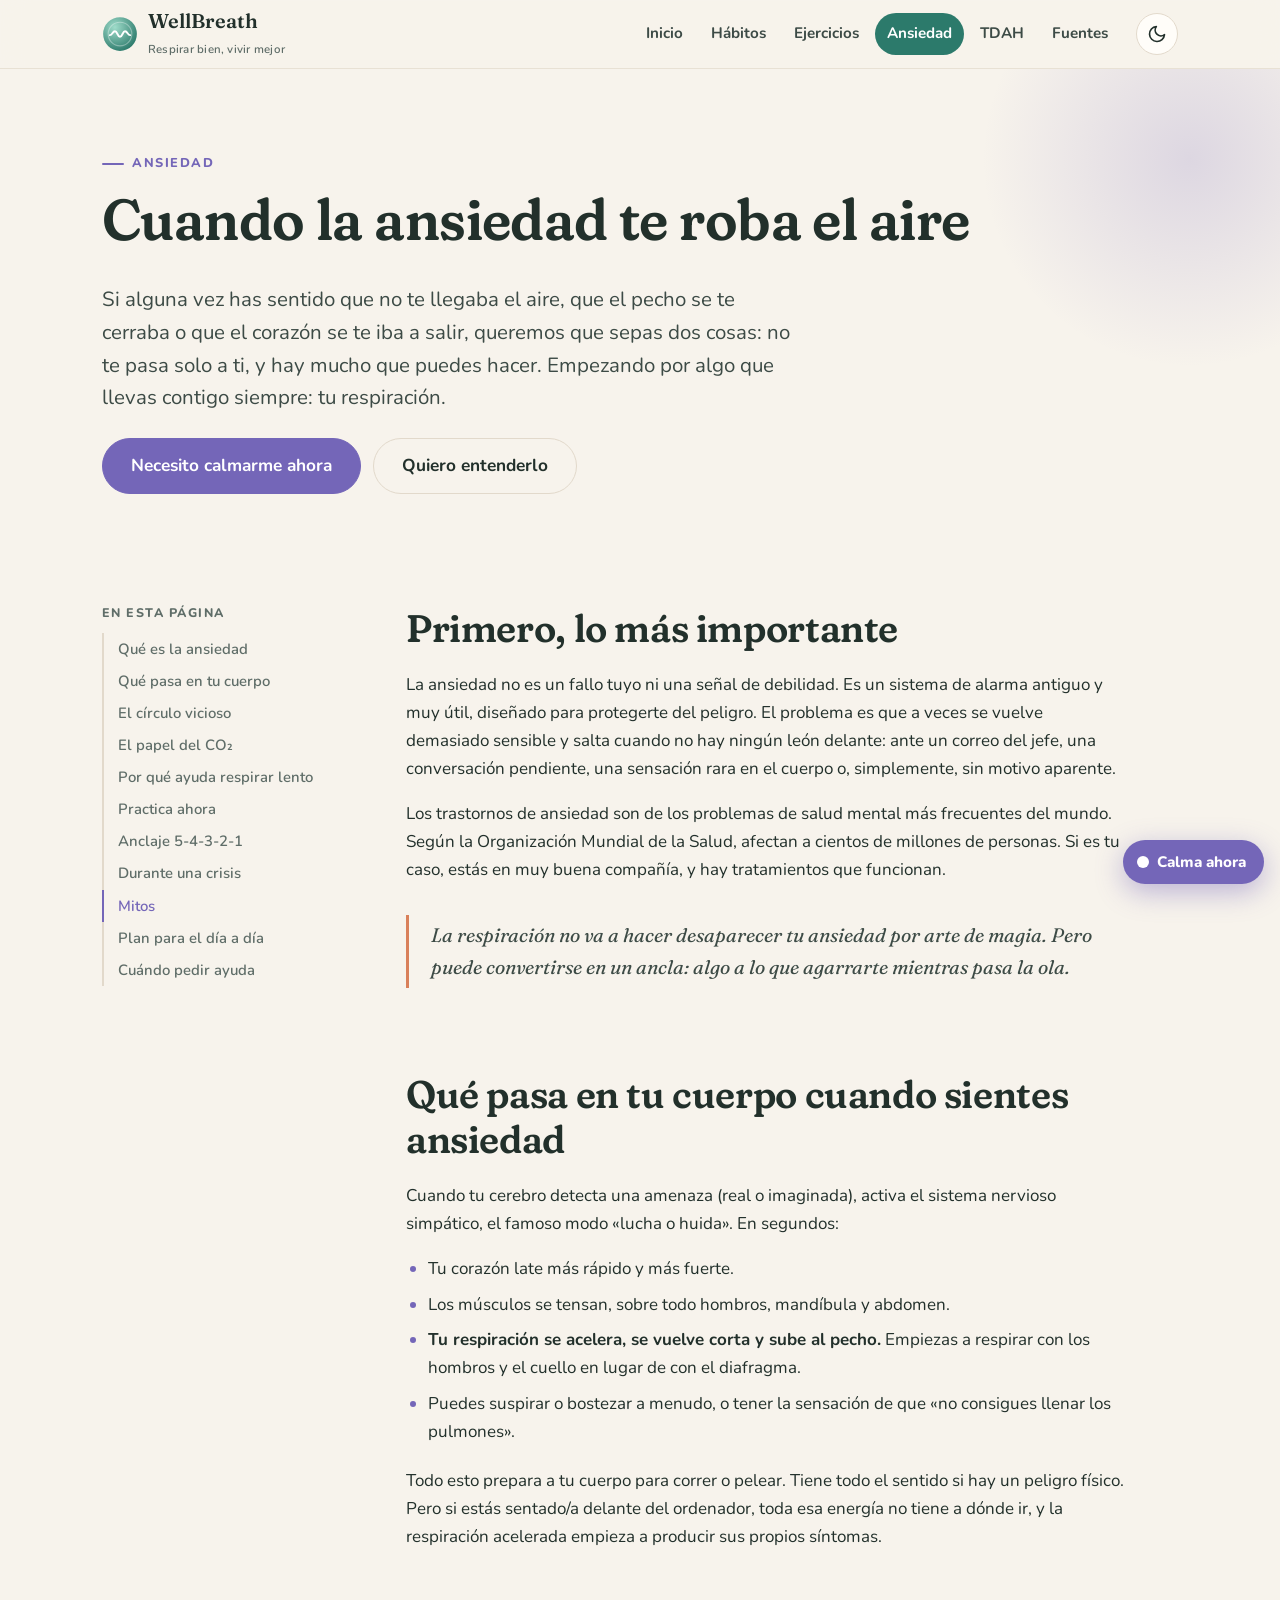
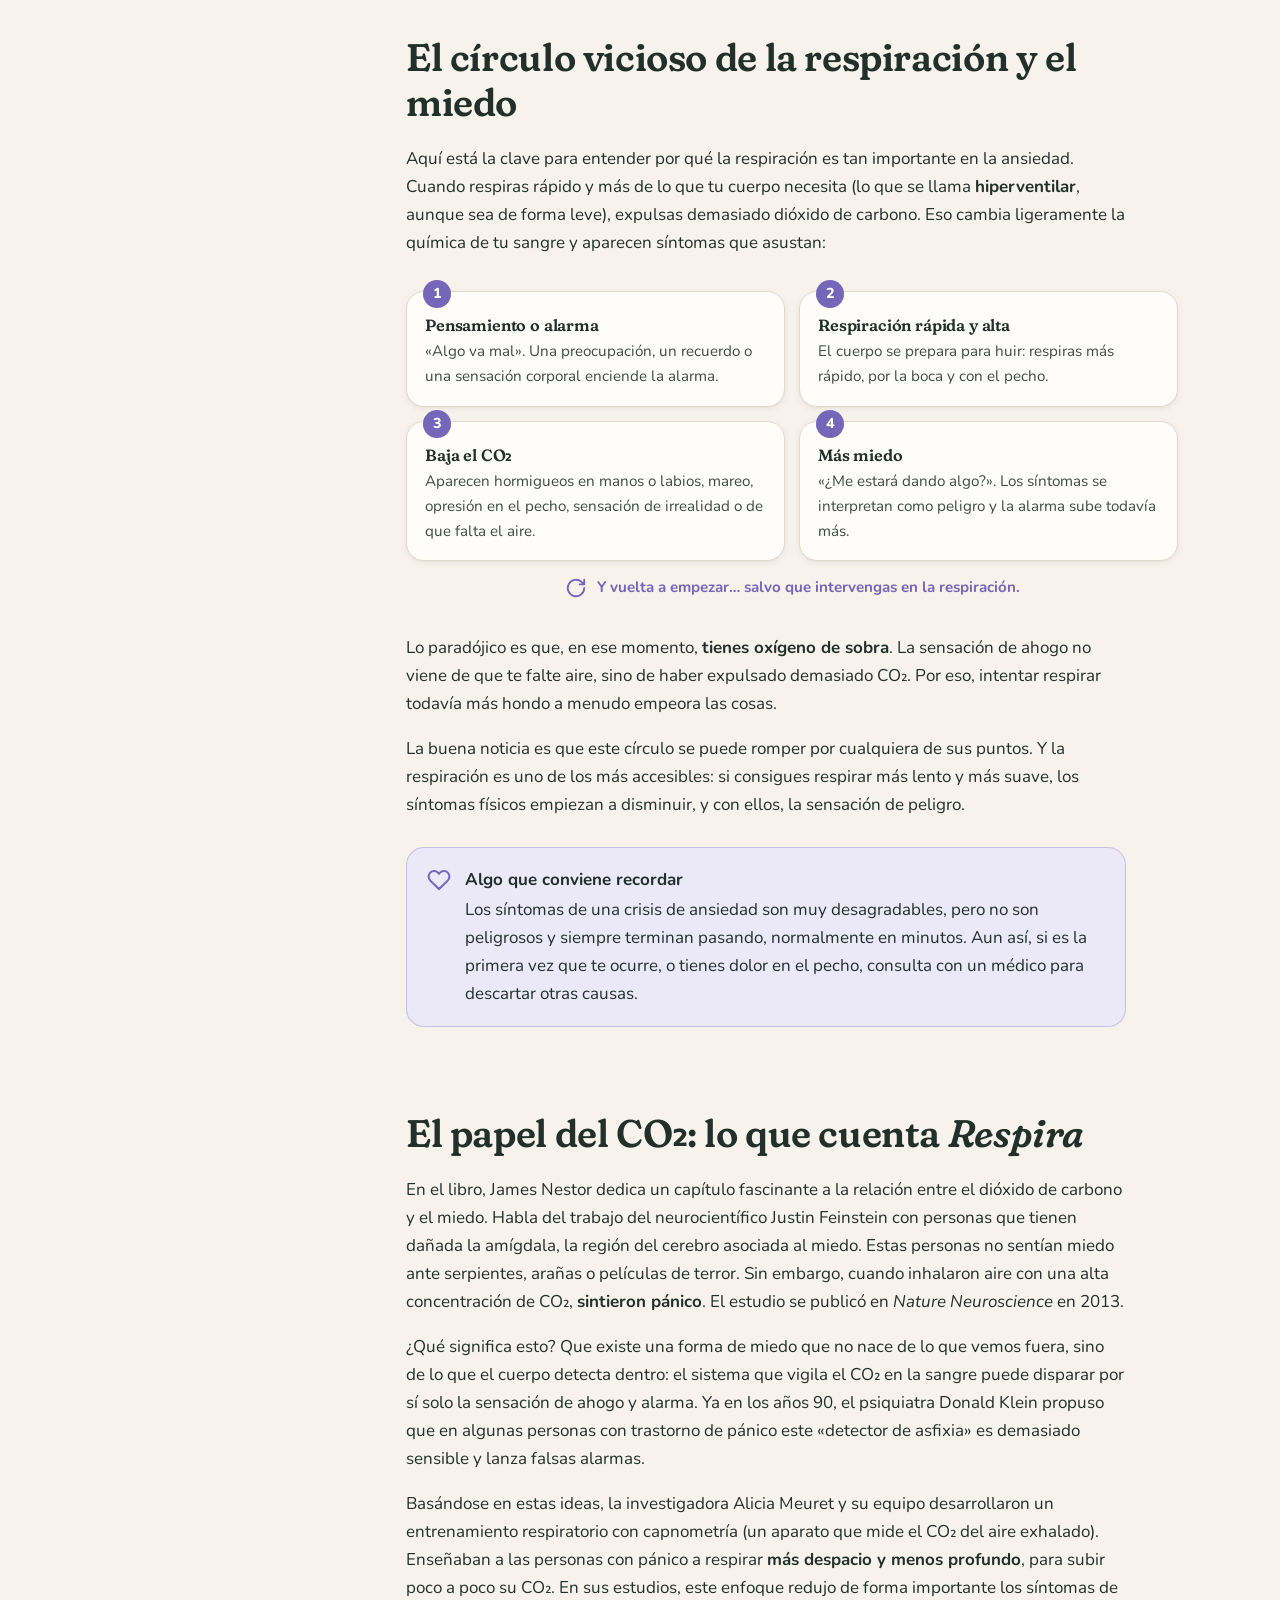
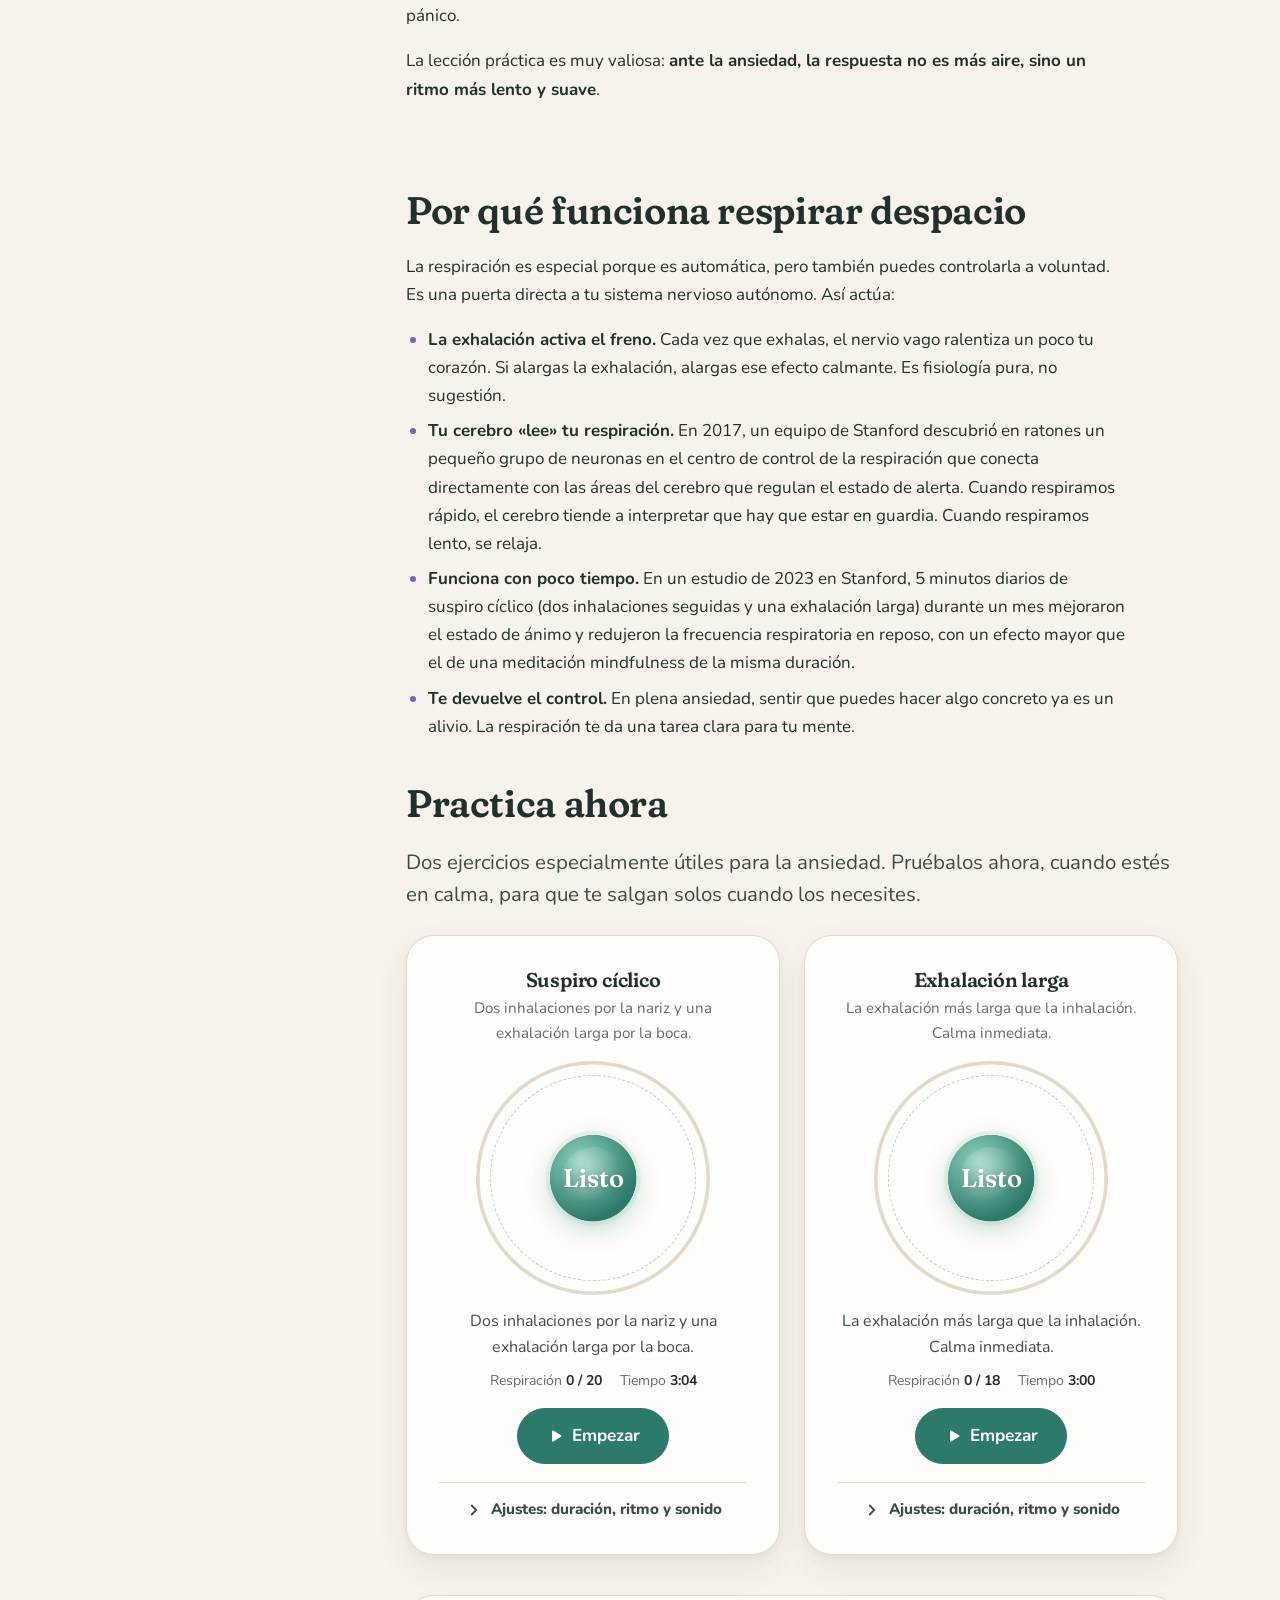
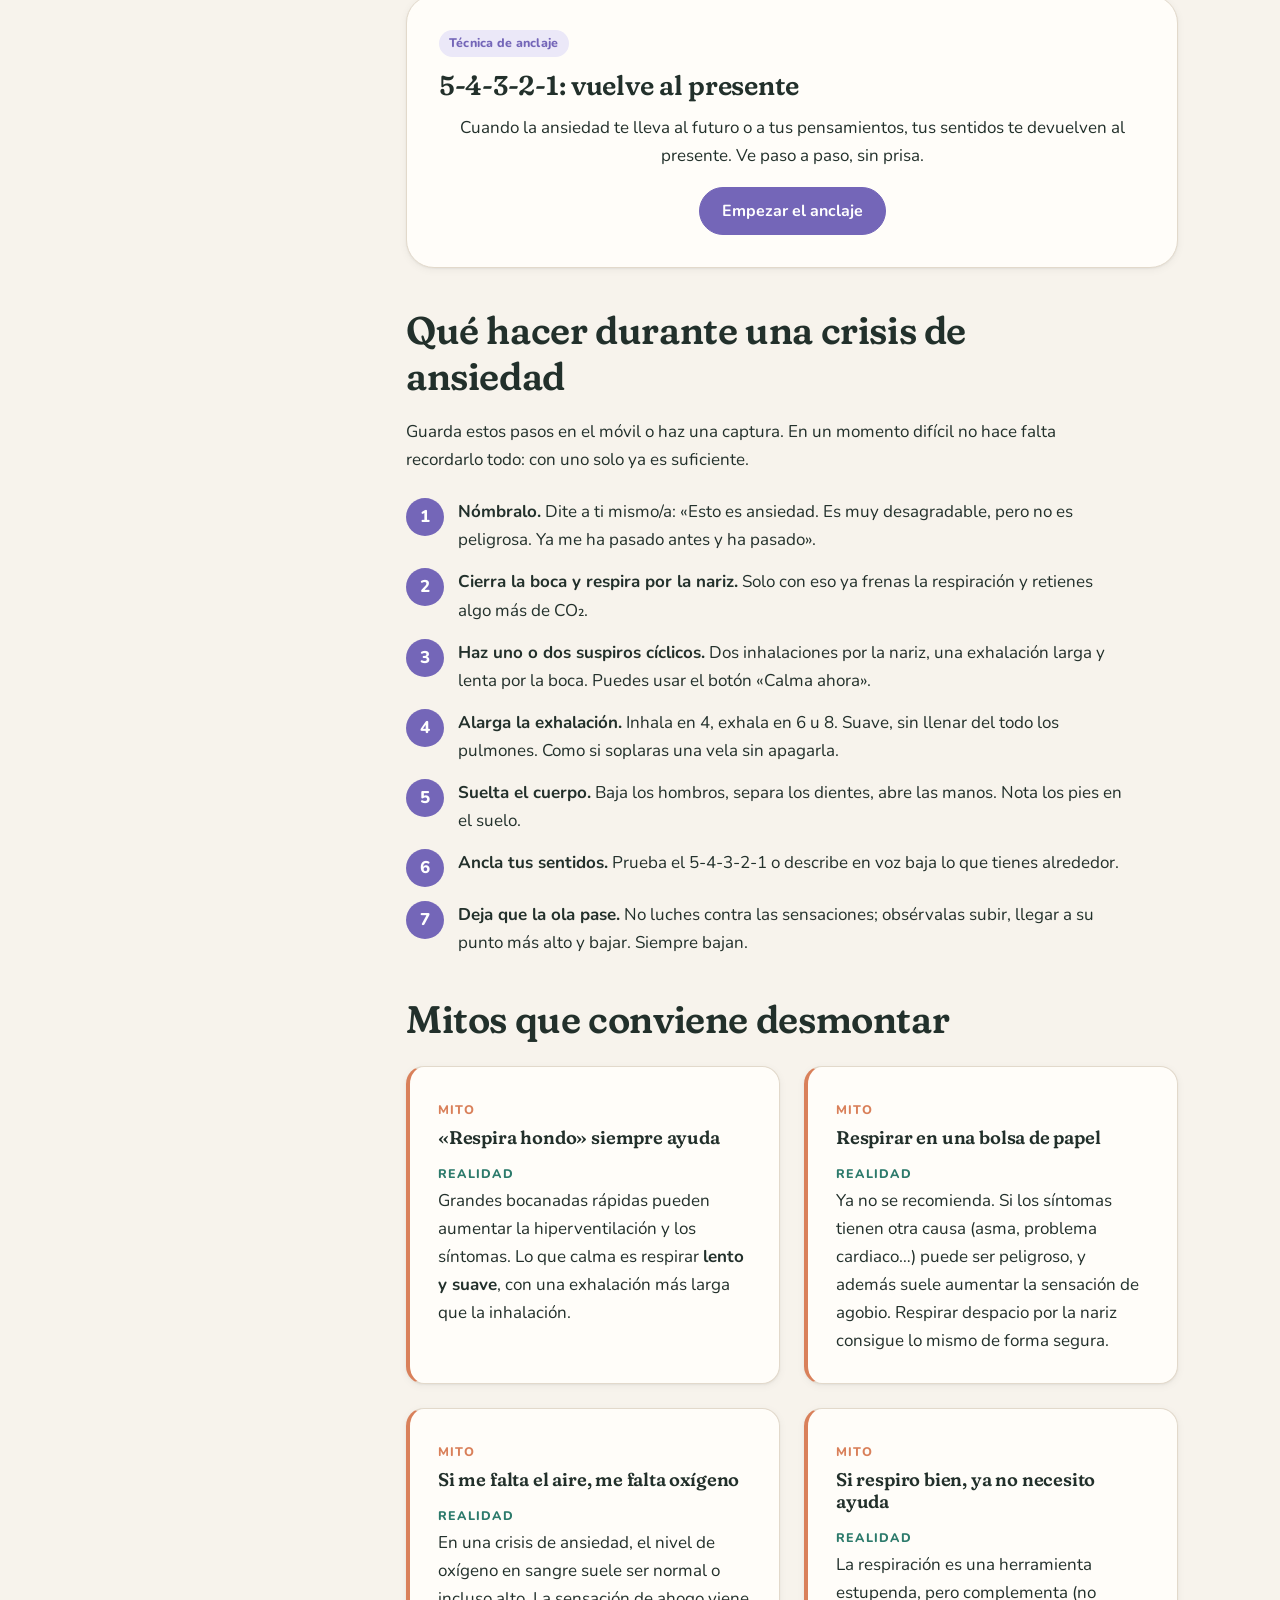
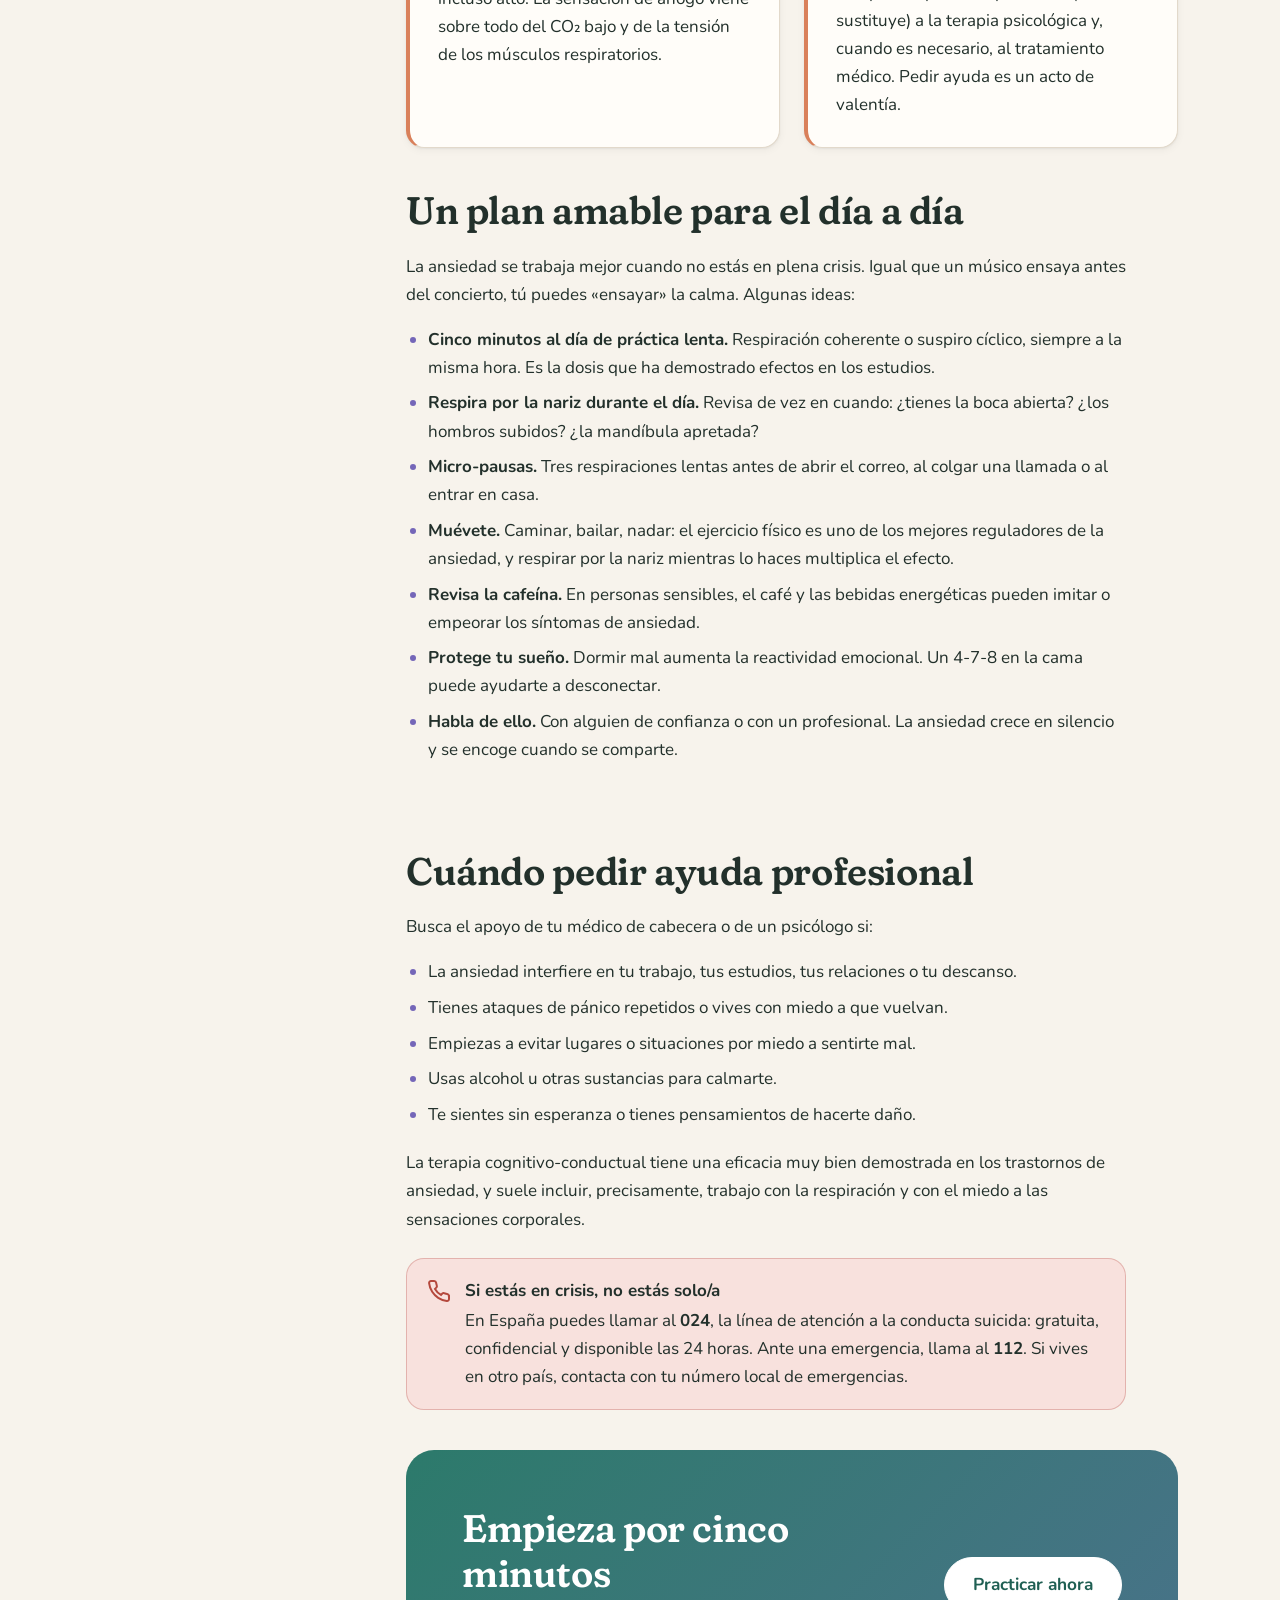
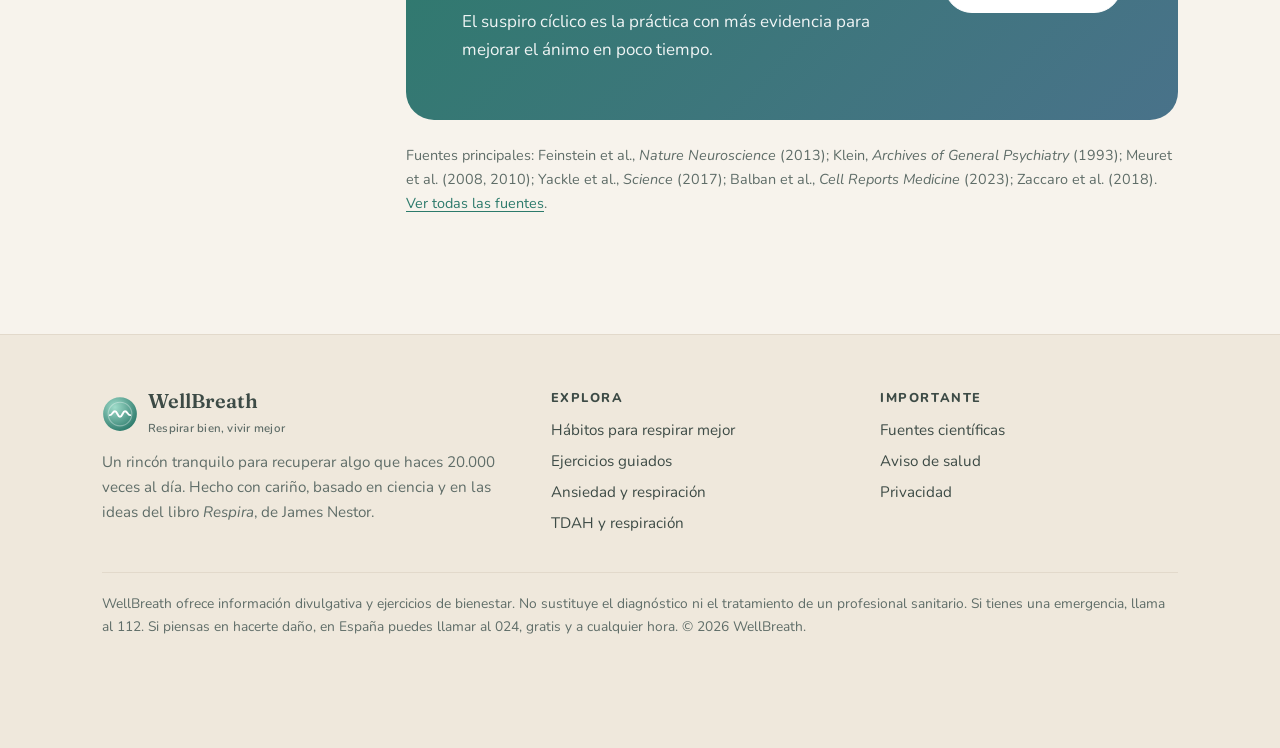
==== ansiedad.html @ b834329a "Crear WellBreath: web para mejorar la respiración en el día a día - Seis páginas: inicio, hábitos (c" ====
<!doctype html>
<html lang="es">
<head>
  <meta charset="utf-8">
  <meta name="viewport" content="width=device-width, initial-scale=1, viewport-fit=cover">
  <meta name="theme-color" content="#2c7a6b">
  <link rel="icon" href="img/favicon.svg" type="image/svg+xml">
  <link rel="manifest" href="manifest.webmanifest">
  <link rel="preconnect" href="https://fonts.googleapis.com">
  <link rel="preconnect" href="https://fonts.gstatic.com" crossorigin>
  <link href="https://fonts.googleapis.com/css2?family=Fraunces:ital,opsz,wght@0,9..144,400..700;1,9..144,400..600&family=Nunito:ital,wght@0,400..800;1,400..600&display=swap" rel="stylesheet">
  <link rel="stylesheet" href="css/styles.css">
  <script>
    (function () {
      document.documentElement.classList.add('no-js');
      try { var t = localStorage.getItem('wb-theme'); if (t) document.documentElement.dataset.theme = t; } catch (e) {}
    })();
  </script>
  <title>Ansiedad y respiración · WellBreath</title>
  <meta name="description" content="Por qué la ansiedad te roba el aire, qué pasa en tu cuerpo durante una crisis y cómo usar la respiración para recuperar la calma. Con ejercicios guiados y anclaje 5-4-3-2-1.">
</head>
<body class="theme-calm">
  <a class="skip-link" href="#main">Saltar al contenido</a>
  <header class="site-header">
    <div class="container header-inner">
      <a class="brand" href="index.html" aria-label="WellBreath, inicio">
        <img class="brand-mark" src="img/favicon.svg" alt="" width="36" height="36">
        <span><span class="brand-name">WellBreath</span><span class="brand-tag">Respirar bien, vivir mejor</span></span>
      </a>
      <nav class="main-nav" id="main-nav" aria-label="Principal">
        <ul>
          <li><a href="index.html">Inicio</a></li>
          <li><a href="habitos.html">Hábitos</a></li>
          <li><a href="ejercicios.html">Ejercicios</a></li>
          <li><a href="ansiedad.html" aria-current="page">Ansiedad</a></li>
          <li><a href="tdah.html">TDAH</a></li>
          <li><a href="fuentes.html">Fuentes</a></li>
        </ul>
      </nav>
      <button type="button" class="icon-btn theme-toggle" aria-label="Cambiar tema claro u oscuro">
        <svg class="icon-moon" viewBox="0 0 24 24" fill="none" stroke="currentColor" stroke-width="2" stroke-linecap="round" stroke-linejoin="round" aria-hidden="true"><path d="M21 12.8A9 9 0 1 1 11.2 3a7 7 0 0 0 9.8 9.8Z"/></svg>
        <svg class="icon-sun" viewBox="0 0 24 24" fill="none" stroke="currentColor" stroke-width="2" stroke-linecap="round" aria-hidden="true"><circle cx="12" cy="12" r="4.5"/><path d="M12 2v2m0 16v2M4.9 4.9l1.4 1.4m11.4 11.4 1.4 1.4M2 12h2m16 0h2M4.9 19.1l1.4-1.4M17.7 6.3l1.4-1.4"/></svg>
      </button>
      <button type="button" class="icon-btn nav-toggle" aria-controls="main-nav" aria-expanded="false" aria-label="Abrir menú">
        <svg viewBox="0 0 24 24" fill="none" stroke="currentColor" stroke-width="2.2" stroke-linecap="round" aria-hidden="true"><path d="M4 7h16M4 12h16M4 17h16"/></svg>
      </button>
    </div>
  </header>

  <main id="main">
    <section class="page-hero">
      <div class="container">
        <span class="eyebrow">Ansiedad</span>
        <h1>Cuando la ansiedad te roba el aire</h1>
        <p class="lead">Si alguna vez has sentido que no te llegaba el aire, que el pecho se te cerraba o que el corazón se te iba a salir, queremos que sepas dos cosas: no te pasa solo a ti, y hay mucho que puedes hacer. Empezando por algo que llevas contigo siempre: tu respiración.</p>
        <div class="btn-row mt-2">
          <button type="button" class="btn btn-calm btn-lg" data-open-sos>Necesito calmarme ahora</button>
          <a class="btn btn-ghost btn-lg" href="#entender">Quiero entenderlo</a>
        </div>
      </div>
    </section>

    <section class="section-tight">
      <div class="container article-layout">
        <aside class="toc" aria-label="Índice">
          <h2>En esta página</h2>
          <ol>
            <li><a href="#entender">Qué es la ansiedad</a></li>
            <li><a href="#cuerpo">Qué pasa en tu cuerpo</a></li>
            <li><a href="#circulo">El círculo vicioso</a></li>
            <li><a href="#co2">El papel del CO₂</a></li>
            <li><a href="#por-que">Por qué ayuda respirar lento</a></li>
            <li><a href="#practica">Practica ahora</a></li>
            <li><a href="#anclaje">Anclaje 5-4-3-2-1</a></li>
            <li><a href="#crisis">Durante una crisis</a></li>
            <li><a href="#mitos">Mitos</a></li>
            <li><a href="#dia-a-dia">Plan para el día a día</a></li>
            <li><a href="#ayuda">Cuándo pedir ayuda</a></li>
          </ol>
        </aside>

        <div>
          <article class="prose">
            <h2 id="entender" class="mt-0">Primero, lo más importante</h2>
            <p>La ansiedad no es un fallo tuyo ni una señal de debilidad. Es un sistema de alarma antiguo y muy útil, diseñado para protegerte del peligro. El problema es que a veces se vuelve demasiado sensible y salta cuando no hay ningún león delante: ante un correo del jefe, una conversación pendiente, una sensación rara en el cuerpo o, simplemente, sin motivo aparente.</p>
            <p>Los trastornos de ansiedad son de los problemas de salud mental más frecuentes del mundo. Según la Organización Mundial de la Salud, afectan a cientos de millones de personas. Si es tu caso, estás en muy buena compañía, y hay tratamientos que funcionan.</p>
            <blockquote>La respiración no va a hacer desaparecer tu ansiedad por arte de magia. Pero puede convertirse en un ancla: algo a lo que agarrarte mientras pasa la ola.</blockquote>

            <h2 id="cuerpo">Qué pasa en tu cuerpo cuando sientes ansiedad</h2>
            <p>Cuando tu cerebro detecta una amenaza (real o imaginada), activa el sistema nervioso simpático, el famoso modo «lucha o huida». En segundos:</p>
            <ul>
              <li>Tu corazón late más rápido y más fuerte.</li>
              <li>Los músculos se tensan, sobre todo hombros, mandíbula y abdomen.</li>
              <li><strong>Tu respiración se acelera, se vuelve corta y sube al pecho.</strong> Empiezas a respirar con los hombros y el cuello en lugar de con el diafragma.</li>
              <li>Puedes suspirar o bostezar a menudo, o tener la sensación de que «no consigues llenar los pulmones».</li>
            </ul>
            <p>Todo esto prepara a tu cuerpo para correr o pelear. Tiene todo el sentido si hay un peligro físico. Pero si estás sentado/a delante del ordenador, toda esa energía no tiene a dónde ir, y la respiración acelerada empieza a producir sus propios síntomas.</p>

            <h2 id="circulo">El círculo vicioso de la respiración y el miedo</h2>
            <p>Aquí está la clave para entender por qué la respiración es tan importante en la ansiedad. Cuando respiras rápido y más de lo que tu cuerpo necesita (lo que se llama <strong>hiperventilar</strong>, aunque sea de forma leve), expulsas demasiado dióxido de carbono. Eso cambia ligeramente la química de tu sangre y aparecen síntomas que asustan:</p>
          </article>

          <div class="loop" role="list" aria-label="El círculo vicioso de la ansiedad">
            <div class="loop-step" role="listitem">
              <h4>Pensamiento o alarma</h4>
              <p>«Algo va mal». Una preocupación, un recuerdo o una sensación corporal enciende la alarma.</p>
            </div>
            <div class="loop-step" role="listitem">
              <h4>Respiración rápida y alta</h4>
              <p>El cuerpo se prepara para huir: respiras más rápido, por la boca y con el pecho.</p>
            </div>
            <div class="loop-step" role="listitem">
              <h4>Baja el CO₂</h4>
              <p>Aparecen hormigueos en manos o labios, mareo, opresión en el pecho, sensación de irrealidad o de que falta el aire.</p>
            </div>
            <div class="loop-step" role="listitem">
              <h4>Más miedo</h4>
              <p>«¿Me estará dando algo?». Los síntomas se interpretan como peligro y la alarma sube todavía más.</p>
            </div>
            <div class="loop-center">
              <svg viewBox="0 0 24 24" fill="none" stroke="currentColor" stroke-width="2" stroke-linecap="round" aria-hidden="true"><path d="M21 12a9 9 0 1 1-3-6.7L21 8M21 3v5h-5"/></svg>
              Y vuelta a empezar… salvo que intervengas en la respiración.
            </div>
          </div>

          <article class="prose">
            <p>Lo paradójico es que, en ese momento, <strong>tienes oxígeno de sobra</strong>. La sensación de ahogo no viene de que te falte aire, sino de haber expulsado demasiado CO₂. Por eso, intentar respirar todavía más hondo a menudo empeora las cosas.</p>
            <p>La buena noticia es que este círculo se puede romper por cualquiera de sus puntos. Y la respiración es uno de los más accesibles: si consigues respirar más lento y más suave, los síntomas físicos empiezan a disminuir, y con ellos, la sensación de peligro.</p>

            <div class="callout calm">
              <svg viewBox="0 0 24 24" fill="none" stroke="currentColor" stroke-width="2" stroke-linecap="round" aria-hidden="true"><path d="M20.8 4.6a5.5 5.5 0 0 0-7.8 0L12 5.7l-1-1.1a5.5 5.5 0 0 0-7.8 7.8l1 1.1L12 21l7.8-7.5 1-1.1a5.5 5.5 0 0 0 0-7.8Z"/></svg>
              <p><strong>Algo que conviene recordar</strong>Los síntomas de una crisis de ansiedad son muy desagradables, pero no son peligrosos y siempre terminan pasando, normalmente en minutos. Aun así, si es la primera vez que te ocurre, o tienes dolor en el pecho, consulta con un médico para descartar otras causas.</p>
            </div>

            <h2 id="co2">El papel del CO₂: lo que cuenta <em>Respira</em></h2>
            <p>En el libro, James Nestor dedica un capítulo fascinante a la relación entre el dióxido de carbono y el miedo. Habla del trabajo del neurocientífico Justin Feinstein con personas que tienen dañada la amígdala, la región del cerebro asociada al miedo. Estas personas no sentían miedo ante serpientes, arañas o películas de terror. Sin embargo, cuando inhalaron aire con una alta concentración de CO₂, <strong>sintieron pánico</strong>. El estudio se publicó en <em>Nature Neuroscience</em> en 2013.</p>
            <p>¿Qué significa esto? Que existe una forma de miedo que no nace de lo que vemos fuera, sino de lo que el cuerpo detecta dentro: el sistema que vigila el CO₂ en la sangre puede disparar por sí solo la sensación de ahogo y alarma. Ya en los años 90, el psiquiatra Donald Klein propuso que en algunas personas con trastorno de pánico este «detector de asfixia» es demasiado sensible y lanza falsas alarmas.</p>
            <p>Basándose en estas ideas, la investigadora Alicia Meuret y su equipo desarrollaron un entrenamiento respiratorio con capnometría (un aparato que mide el CO₂ del aire exhalado). Enseñaban a las personas con pánico a respirar <strong>más despacio y menos profundo</strong>, para subir poco a poco su CO₂. En sus estudios, este enfoque redujo de forma importante los síntomas de pánico.</p>
            <p>La lección práctica es muy valiosa: <strong>ante la ansiedad, la respuesta no es más aire, sino un ritmo más lento y suave</strong>.</p>

            <h2 id="por-que">Por qué funciona respirar despacio</h2>
            <p>La respiración es especial porque es automática, pero también puedes controlarla a voluntad. Es una puerta directa a tu sistema nervioso autónomo. Así actúa:</p>
            <ul>
              <li><strong>La exhalación activa el freno.</strong> Cada vez que exhalas, el nervio vago ralentiza un poco tu corazón. Si alargas la exhalación, alargas ese efecto calmante. Es fisiología pura, no sugestión.</li>
              <li><strong>Tu cerebro «lee» tu respiración.</strong> En 2017, un equipo de Stanford descubrió en ratones un pequeño grupo de neuronas en el centro de control de la respiración que conecta directamente con las áreas del cerebro que regulan el estado de alerta. Cuando respiramos rápido, el cerebro tiende a interpretar que hay que estar en guardia. Cuando respiramos lento, se relaja.</li>
              <li><strong>Funciona con poco tiempo.</strong> En un estudio de 2023 en Stanford, 5 minutos diarios de suspiro cíclico (dos inhalaciones seguidas y una exhalación larga) durante un mes mejoraron el estado de ánimo y redujeron la frecuencia respiratoria en reposo, con un efecto mayor que el de una meditación mindfulness de la misma duración.</li>
              <li><strong>Te devuelve el control.</strong> En plena ansiedad, sentir que puedes hacer algo concreto ya es un alivio. La respiración te da una tarea clara para tu mente.</li>
            </ul>
          </article>

          <!-- Práctica -->
          <section id="practica" class="mt-3">
            <h2>Practica ahora</h2>
            <p class="lead">Dos ejercicios especialmente útiles para la ansiedad. Pruébalos ahora, cuando estés en calma, para que te salgan solos cuando los necesites.</p>
            <div class="grid grid-2 mt-2">
              <div>
                <div data-breath-player="suspiro" data-compact data-minutes="3" data-show-title></div>
              </div>
              <div>
                <div data-breath-player="exhalacion" data-compact data-minutes="3" data-show-title></div>
              </div>
            </div>
          </section>

          <!-- Anclaje -->
          <section id="anclaje" class="mt-3">
            <div class="tool" data-tool="grounding">
              <span class="tag calm">Técnica de anclaje</span>
              <h2 class="mt-1" style="font-size:1.7rem">5-4-3-2-1: vuelve al presente</h2>
              <div class="js-ground" aria-live="polite"></div>
            </div>
          </section>

          <article class="prose mt-3">
            <h2 id="crisis">Qué hacer durante una crisis de ansiedad</h2>
            <p>Guarda estos pasos en el móvil o haz una captura. En un momento difícil no hace falta recordarlo todo: con uno solo ya es suficiente.</p>
          </article>
          <ol class="steps mt-2" style="max-width:720px">
            <li><strong>Nómbralo.</strong> Dite a ti mismo/a: «Esto es ansiedad. Es muy desagradable, pero no es peligrosa. Ya me ha pasado antes y ha pasado».</li>
            <li><strong>Cierra la boca y respira por la nariz.</strong> Solo con eso ya frenas la respiración y retienes algo más de CO₂.</li>
            <li><strong>Haz uno o dos suspiros cíclicos.</strong> Dos inhalaciones por la nariz, una exhalación larga y lenta por la boca. Puedes usar el botón «Calma ahora».</li>
            <li><strong>Alarga la exhalación.</strong> Inhala en 4, exhala en 6 u 8. Suave, sin llenar del todo los pulmones. Como si soplaras una vela sin apagarla.</li>
            <li><strong>Suelta el cuerpo.</strong> Baja los hombros, separa los dientes, abre las manos. Nota los pies en el suelo.</li>
            <li><strong>Ancla tus sentidos.</strong> Prueba el 5-4-3-2-1 o describe en voz baja lo que tienes alrededor.</li>
            <li><strong>Deja que la ola pase.</strong> No luches contra las sensaciones; obsérvalas subir, llegar a su punto más alto y bajar. Siempre bajan.</li>
          </ol>

          <!-- Mitos -->
          <section id="mitos" class="mt-3">
            <h2>Mitos que conviene desmontar</h2>
            <div class="grid grid-2 mt-2">
              <div class="card myth">
                <span class="myth-label">Mito</span>
                <h3>«Respira hondo» siempre ayuda</h3>
                <span class="truth-label">Realidad</span>
                <p>Grandes bocanadas rápidas pueden aumentar la hiperventilación y los síntomas. Lo que calma es respirar <strong>lento y suave</strong>, con una exhalación más larga que la inhalación.</p>
              </div>
              <div class="card myth">
                <span class="myth-label">Mito</span>
                <h3>Respirar en una bolsa de papel</h3>
                <span class="truth-label">Realidad</span>
                <p>Ya no se recomienda. Si los síntomas tienen otra causa (asma, problema cardiaco…) puede ser peligroso, y además suele aumentar la sensación de agobio. Respirar despacio por la nariz consigue lo mismo de forma segura.</p>
              </div>
              <div class="card myth">
                <span class="myth-label">Mito</span>
                <h3>Si me falta el aire, me falta oxígeno</h3>
                <span class="truth-label">Realidad</span>
                <p>En una crisis de ansiedad, el nivel de oxígeno en sangre suele ser normal o incluso alto. La sensación de ahogo viene sobre todo del CO₂ bajo y de la tensión de los músculos respiratorios.</p>
              </div>
              <div class="card myth">
                <span class="myth-label">Mito</span>
                <h3>Si respiro bien, ya no necesito ayuda</h3>
                <span class="truth-label">Realidad</span>
                <p>La respiración es una herramienta estupenda, pero complementa (no sustituye) a la terapia psicológica y, cuando es necesario, al tratamiento médico. Pedir ayuda es un acto de valentía.</p>
              </div>
            </div>
          </section>

          <article class="prose mt-3">
            <h2 id="dia-a-dia">Un plan amable para el día a día</h2>
            <p>La ansiedad se trabaja mejor cuando no estás en plena crisis. Igual que un músico ensaya antes del concierto, tú puedes «ensayar» la calma. Algunas ideas:</p>
            <ul>
              <li><strong>Cinco minutos al día de práctica lenta.</strong> Respiración coherente o suspiro cíclico, siempre a la misma hora. Es la dosis que ha demostrado efectos en los estudios.</li>
              <li><strong>Respira por la nariz durante el día.</strong> Revisa de vez en cuando: ¿tienes la boca abierta? ¿los hombros subidos? ¿la mandíbula apretada?</li>
              <li><strong>Micro-pausas.</strong> Tres respiraciones lentas antes de abrir el correo, al colgar una llamada o al entrar en casa.</li>
              <li><strong>Muévete.</strong> Caminar, bailar, nadar: el ejercicio físico es uno de los mejores reguladores de la ansiedad, y respirar por la nariz mientras lo haces multiplica el efecto.</li>
              <li><strong>Revisa la cafeína.</strong> En personas sensibles, el café y las bebidas energéticas pueden imitar o empeorar los síntomas de ansiedad.</li>
              <li><strong>Protege tu sueño.</strong> Dormir mal aumenta la reactividad emocional. Un 4-7-8 en la cama puede ayudarte a desconectar.</li>
              <li><strong>Habla de ello.</strong> Con alguien de confianza o con un profesional. La ansiedad crece en silencio y se encoge cuando se comparte.</li>
            </ul>

            <h2 id="ayuda">Cuándo pedir ayuda profesional</h2>
            <p>Busca el apoyo de tu médico de cabecera o de un psicólogo si:</p>
            <ul>
              <li>La ansiedad interfiere en tu trabajo, tus estudios, tus relaciones o tu descanso.</li>
              <li>Tienes ataques de pánico repetidos o vives con miedo a que vuelvan.</li>
              <li>Empiezas a evitar lugares o situaciones por miedo a sentirte mal.</li>
              <li>Usas alcohol u otras sustancias para calmarte.</li>
              <li>Te sientes sin esperanza o tienes pensamientos de hacerte daño.</li>
            </ul>
            <p>La terapia cognitivo-conductual tiene una eficacia muy bien demostrada en los trastornos de ansiedad, y suele incluir, precisamente, trabajo con la respiración y con el miedo a las sensaciones corporales.</p>
          </article>

          <div class="callout danger mt-2" style="max-width:720px">
            <svg viewBox="0 0 24 24" fill="none" stroke="currentColor" stroke-width="2" stroke-linecap="round" aria-hidden="true"><path d="M22 16.9v3a2 2 0 0 1-2.2 2 19.8 19.8 0 0 1-8.6-3.1 19.5 19.5 0 0 1-6-6A19.8 19.8 0 0 1 2.1 4.2 2 2 0 0 1 4.1 2h3a2 2 0 0 1 2 1.7c.1 1 .4 1.9.7 2.8a2 2 0 0 1-.5 2.1L8 9.9a16 16 0 0 0 6 6l1.3-1.3a2 2 0 0 1 2.1-.4c.9.3 1.8.6 2.8.7a2 2 0 0 1 1.7 2Z"/></svg>
            <p><strong>Si estás en crisis, no estás solo/a</strong>En España puedes llamar al <strong>024</strong>, la línea de atención a la conducta suicida: gratuita, confidencial y disponible las 24 horas. Ante una emergencia, llama al <strong>112</strong>. Si vives en otro país, contacta con tu número local de emergencias.</p>
          </div>

          <section class="mt-3">
            <div class="cta-band">
              <div>
                <h2>Empieza por cinco minutos</h2>
                <p>El suspiro cíclico es la práctica con más evidencia para mejorar el ánimo en poco tiempo.</p>
              </div>
              <a class="btn btn-lg" href="ejercicios.html#suspiro">Practicar ahora</a>
            </div>
          </section>

          <p class="small muted mt-2">Fuentes principales: Feinstein et al., <em>Nature Neuroscience</em> (2013); Klein, <em>Archives of General Psychiatry</em> (1993); Meuret et al. (2008, 2010); Yackle et al., <em>Science</em> (2017); Balban et al., <em>Cell Reports Medicine</em> (2023); Zaccaro et al. (2018). <a href="fuentes.html">Ver todas las fuentes</a>.</p>
        </div>
      </div>
    </section>
  </main>

  <footer class="site-footer">
    <div class="container">
      <div class="footer-grid">
        <div>
          <a class="brand" href="index.html" aria-label="WellBreath, inicio">
            <img class="brand-mark" src="img/favicon.svg" alt="" width="36" height="36">
            <span><span class="brand-name">WellBreath</span><span class="brand-tag">Respirar bien, vivir mejor</span></span>
          </a>
          <p class="mt-1">Un rincón tranquilo para recuperar algo que haces 20.000 veces al día. Hecho con cariño, basado en ciencia y en las ideas del libro <em>Respira</em>, de James Nestor.</p>
        </div>
        <div>
          <h2>Explora</h2>
          <ul>
            <li><a href="habitos.html">Hábitos para respirar mejor</a></li>
            <li><a href="ejercicios.html">Ejercicios guiados</a></li>
            <li><a href="ansiedad.html">Ansiedad y respiración</a></li>
            <li><a href="tdah.html">TDAH y respiración</a></li>
          </ul>
        </div>
        <div>
          <h2>Importante</h2>
          <ul>
            <li><a href="fuentes.html">Fuentes científicas</a></li>
            <li><a href="fuentes.html#aviso">Aviso de salud</a></li>
            <li><a href="fuentes.html#privacidad">Privacidad</a></li>
          </ul>
        </div>
      </div>
      <p class="disclaimer">WellBreath ofrece información divulgativa y ejercicios de bienestar. No sustituye el diagnóstico ni el tratamiento de un profesional sanitario. Si tienes una emergencia, llama al 112. Si piensas en hacerte daño, en España puedes llamar al 024, gratis y a cualquier hora. © <span data-year>2026</span> WellBreath.</p>
    </div>
  </footer>

  <button type="button" class="sos-fab" data-open-sos aria-haspopup="dialog">
    <span class="pulse" aria-hidden="true"></span> Calma ahora
  </button>

  <script src="js/exercises.js" defer></script>
  <script src="js/breath.js" defer></script>
  <script src="js/tools.js" defer></script>
  <script src="js/app.js" defer></script>
</body>
</html>
---- css/styles.css ----
/* ==========================================================================
   WellBreath — Respirar bien, vivir mejor
   Hoja de estilos principal
   ========================================================================== */

/* ---------- Tokens de diseño ---------- */
:root {
  --bg: #f7f3ec;
  --bg-alt: #efe8dc;
  --surface: #fffdf9;
  --surface-2: #f9f5ee;
  --ink: #22302b;
  --ink-soft: #3d4b46;
  --muted: #5f6d68;
  --line: #e2d9cb;

  --primary: #2c7a6b;
  --primary-strong: #1f5f53;
  --primary-soft: #dcede7;
  --primary-ink: #ffffff;

  --accent: #d9805a;
  --accent-soft: #fae5d9;

  --calm: #7466b8;          /* ansiedad */
  --calm-soft: #ebe8f8;
  --focus: #c48a1f;         /* TDAH */
  --focus-soft: #faefd6;

  --danger: #b4483c;
  --danger-soft: #f8e1dd;

  --orb-a: #8fd1bf;
  --orb-b: #2c7a6b;
  --orb-glow: rgba(44, 122, 107, .28);

  --radius-s: 10px;
  --radius: 18px;
  --radius-l: 28px;
  --shadow-s: 0 1px 2px rgba(34, 48, 43, .06), 0 2px 8px rgba(34, 48, 43, .05);
  --shadow: 0 2px 6px rgba(34, 48, 43, .05), 0 12px 32px rgba(34, 48, 43, .08);

  --font-display: "Fraunces", Georgia, "Times New Roman", serif;
  --font-body: "Nunito", system-ui, -apple-system, "Segoe UI", Roboto, sans-serif;

  --container: 1140px;
  --gutter: clamp(16px, 4vw, 32px);

  color-scheme: light;
}

@media (prefers-color-scheme: dark) {
  :root:not([data-theme="light"]) {
    --bg: #111816;
    --bg-alt: #16201d;
    --surface: #19231f;
    --surface-2: #1e2a26;
    --ink: #e7efeb;
    --ink-soft: #cdd8d3;
    --muted: #9fb0a9;
    --line: #2b3a35;
    --primary: #6cc4ad;
    --primary-strong: #8fd8c4;
    --primary-soft: #1f3530;
    --primary-ink: #0f1a17;
    --accent: #eea27f;
    --accent-soft: #3a2a22;
    --calm: #a99cf0;
    --calm-soft: #26233b;
    --focus: #e8b85a;
    --focus-soft: #352c17;
    --danger: #f0907f;
    --danger-soft: #3b2420;
    --orb-a: #9ee3d0;
    --orb-b: #2f8b78;
    --orb-glow: rgba(108, 196, 173, .25);
    --shadow-s: 0 1px 2px rgba(0, 0, 0, .3);
    --shadow: 0 2px 6px rgba(0, 0, 0, .25), 0 12px 32px rgba(0, 0, 0, .3);
    color-scheme: dark;
  }
}

:root[data-theme="dark"] {
  --bg: #111816;
  --bg-alt: #16201d;
  --surface: #19231f;
  --surface-2: #1e2a26;
  --ink: #e7efeb;
  --ink-soft: #cdd8d3;
  --muted: #9fb0a9;
  --line: #2b3a35;
  --primary: #6cc4ad;
  --primary-strong: #8fd8c4;
  --primary-soft: #1f3530;
  --primary-ink: #0f1a17;
  --accent: #eea27f;
  --accent-soft: #3a2a22;
  --calm: #a99cf0;
  --calm-soft: #26233b;
  --focus: #e8b85a;
  --focus-soft: #352c17;
  --danger: #f0907f;
  --danger-soft: #3b2420;
  --orb-a: #9ee3d0;
  --orb-b: #2f8b78;
  --orb-glow: rgba(108, 196, 173, .25);
  --shadow-s: 0 1px 2px rgba(0, 0, 0, .3);
  --shadow: 0 2px 6px rgba(0, 0, 0, .25), 0 12px 32px rgba(0, 0, 0, .3);
  color-scheme: dark;
}

/* ---------- Base ---------- */
*, *::before, *::after { box-sizing: border-box; }

html { -webkit-text-size-adjust: 100%; scroll-behavior: smooth; scroll-padding-top: 88px; }
@media (prefers-reduced-motion: reduce) { html { scroll-behavior: auto; } }

body {
  margin: 0;
  background: var(--bg);
  color: var(--ink);
  font-family: var(--font-body);
  font-size: 1.0625rem;
  line-height: 1.65;
  overflow-x: hidden;
  -webkit-font-smoothing: antialiased;
}

img, svg { max-width: 100%; display: block; }
[hidden] { display: none !important; }

h1, h2, h3, h4 {
  font-family: var(--font-display);
  font-weight: 600;
  line-height: 1.18;
  letter-spacing: -.01em;
  color: var(--ink);
  margin: 0 0 .5em;
  font-variation-settings: "SOFT" 100, "WONK" 0;
}
h1 { font-size: clamp(2.1rem, 5.2vw, 3.6rem); }
h2 { font-size: clamp(1.6rem, 3.4vw, 2.4rem); }
h3 { font-size: clamp(1.2rem, 2.2vw, 1.45rem); }
h4 { font-size: 1.1rem; }

p { margin: 0 0 1em; }
a { color: var(--primary); text-underline-offset: .18em; text-decoration-thickness: 1px; }
a:hover { color: var(--primary-strong); }
strong { font-weight: 700; color: var(--ink); }

:focus-visible { outline: 3px solid var(--accent); outline-offset: 3px; border-radius: 6px; }

.skip-link {
  position: absolute; left: 12px; top: -60px; z-index: 200;
  background: var(--ink); color: var(--bg); padding: 10px 16px; border-radius: 10px;
  text-decoration: none; font-weight: 700;
}
.skip-link:focus { top: 12px; color: var(--bg); }

.visually-hidden {
  position: absolute !important; width: 1px; height: 1px; padding: 0; margin: -1px;
  overflow: hidden; clip: rect(0 0 0 0); white-space: nowrap; border: 0;
}

.container { width: 100%; max-width: var(--container); margin: 0 auto; padding: 0 var(--gutter); }
.narrow { max-width: 760px; }

/* ---------- Cabecera ---------- */
.site-header {
  position: sticky; top: 0; z-index: 100;
  background: color-mix(in srgb, var(--bg) 82%, transparent);
  backdrop-filter: saturate(1.4) blur(14px);
  -webkit-backdrop-filter: saturate(1.4) blur(14px);
  border-bottom: 1px solid color-mix(in srgb, var(--line) 70%, transparent);
}
.header-inner { display: flex; align-items: center; gap: 16px; height: 68px; }

.brand { display: flex; align-items: center; gap: 10px; text-decoration: none; color: var(--ink); margin-right: auto; }
.brand:hover { color: var(--ink); }
.brand-mark { width: 36px; height: 36px; flex: none; }
.brand-name { font-family: var(--font-display); font-weight: 600; font-size: 1.25rem; line-height: 1; }
.brand-tag { display: block; font-family: var(--font-body); font-size: .72rem; color: var(--muted); font-weight: 600; letter-spacing: .02em; margin-top: 3px; }

.main-nav ul { list-style: none; margin: 0; padding: 0; display: flex; gap: 4px; }
.main-nav a {
  display: block; padding: 8px 12px; border-radius: 999px; text-decoration: none;
  color: var(--ink-soft); font-weight: 700; font-size: .95rem;
}
.main-nav a:hover { background: var(--primary-soft); color: var(--primary-strong); }
.main-nav a[aria-current="page"] { background: var(--primary); color: var(--primary-ink); }

.icon-btn {
  display: inline-grid; place-items: center; width: 42px; height: 42px; border-radius: 999px;
  border: 1px solid var(--line); background: var(--surface); color: var(--ink); cursor: pointer;
}
.icon-btn:hover { border-color: var(--primary); color: var(--primary); }
.icon-btn svg { width: 20px; height: 20px; }
.theme-toggle .icon-sun { display: none; }
:root[data-theme="dark"] .theme-toggle .icon-sun { display: block; }
:root[data-theme="dark"] .theme-toggle .icon-moon { display: none; }
@media (prefers-color-scheme: dark) {
  :root:not([data-theme="light"]) .theme-toggle .icon-sun { display: block; }
  :root:not([data-theme="light"]) .theme-toggle .icon-moon { display: none; }
}

.nav-toggle { display: none; }

@media (max-width: 900px) {
  .nav-toggle { display: inline-grid; }
  .main-nav {
    position: fixed; inset: 68px 0 auto 0; background: var(--bg);
    border-bottom: 1px solid var(--line); box-shadow: var(--shadow);
    padding: 12px var(--gutter) 20px; display: none;
  }
  .main-nav.is-open { display: block; }
  .main-nav ul { flex-direction: column; gap: 2px; }
  .main-nav a { padding: 12px 14px; border-radius: 12px; font-size: 1.05rem; }
}

/* ---------- Botones ---------- */
.btn {
  --btn-bg: var(--primary); --btn-ink: var(--primary-ink); --btn-line: var(--primary);
  display: inline-flex; align-items: center; justify-content: center; gap: 8px;
  padding: 12px 22px; min-height: 48px; border-radius: 999px;
  background: var(--btn-bg); color: var(--btn-ink); border: 1.5px solid var(--btn-line);
  font: 700 1rem/1.2 var(--font-body); text-decoration: none; cursor: pointer;
  transition: transform .15s ease, background .2s ease, box-shadow .2s ease;
}
.btn:hover { color: var(--btn-ink); transform: translateY(-1px); box-shadow: var(--shadow-s); }
.btn:active { transform: translateY(0); }
.btn:disabled { opacity: .5; cursor: not-allowed; transform: none; box-shadow: none; }
.btn svg { width: 18px; height: 18px; }
.btn-ghost { --btn-bg: transparent; --btn-ink: var(--ink); --btn-line: var(--line); }
.btn-ghost:hover { --btn-line: var(--primary); --btn-ink: var(--primary); }
.btn-soft { --btn-bg: var(--primary-soft); --btn-ink: var(--primary-strong); --btn-line: transparent; }
.btn-accent { --btn-bg: var(--accent); --btn-ink: #fff; --btn-line: var(--accent); }
.btn-calm { --btn-bg: var(--calm); --btn-ink: #fff; --btn-line: var(--calm); }
.btn-focus { --btn-bg: var(--focus); --btn-ink: #1f1607; --btn-line: var(--focus); }
.btn-sm { padding: 8px 14px; min-height: 38px; font-size: .92rem; }
.btn-lg { padding: 16px 28px; min-height: 56px; font-size: 1.08rem; }
.btn-row { display: flex; flex-wrap: wrap; gap: 12px; }

/* ---------- Secciones ---------- */
.section { padding: clamp(56px, 8vw, 104px) 0; }
.section-tight { padding: clamp(36px, 5vw, 64px) 0; }
.section-alt { background: var(--bg-alt); }
.section-head { max-width: 720px; margin-bottom: clamp(28px, 4vw, 48px); }
.section-head.center { margin-left: auto; margin-right: auto; text-align: center; }
.eyebrow {
  display: inline-flex; align-items: center; gap: 8px;
  font-size: .8rem; font-weight: 800; letter-spacing: .12em; text-transform: uppercase;
  color: var(--primary); margin-bottom: 12px;
}
.eyebrow::before { content: ""; width: 22px; height: 2px; background: currentColor; border-radius: 2px; }
.lead { font-size: clamp(1.1rem, 2vw, 1.28rem); color: var(--ink-soft); line-height: 1.6; }

.theme-calm .eyebrow { color: var(--calm); }
.theme-focus .eyebrow { color: var(--focus); }

/* ---------- Hero ---------- */
.hero { position: relative; padding: clamp(40px, 7vw, 96px) 0 clamp(48px, 7vw, 96px); overflow: hidden; }
.hero::before {
  content: ""; position: absolute; inset: -20% -10% auto auto; width: 60vw; height: 60vw; max-width: 760px; max-height: 760px;
  background: radial-gradient(circle, color-mix(in srgb, var(--primary) 18%, transparent), transparent 65%);
  pointer-events: none; z-index: 0;
}
.hero > .container { position: relative; z-index: 1; }
.hero-grid { display: grid; grid-template-columns: 1.1fr .9fr; gap: clamp(28px, 5vw, 64px); align-items: center; }
.hero h1 em { font-style: italic; color: var(--primary); font-weight: 500; }
.hero .lead { max-width: 560px; }
.hero-note { margin-top: 18px; font-size: .92rem; color: var(--muted); display: flex; gap: 8px; align-items: flex-start; }
.hero-note svg { width: 18px; height: 18px; flex: none; margin-top: 3px; color: var(--primary); }
@media (max-width: 860px) { .hero-grid { grid-template-columns: 1fr; } }

.page-hero { padding: clamp(40px, 6vw, 80px) 0 clamp(32px, 4vw, 48px); position: relative; overflow: hidden; }
.page-hero .lead { max-width: 700px; }
.page-hero::after {
  content: ""; position: absolute; right: -120px; top: -120px; width: 420px; height: 420px; border-radius: 50%;
  background: radial-gradient(circle, color-mix(in srgb, var(--hero-tint, var(--primary)) 20%, transparent), transparent 70%);
  pointer-events: none;
}
.theme-calm { --hero-tint: var(--calm); }
.theme-focus { --hero-tint: var(--focus); }

/* ---------- Tarjetas y rejillas ---------- */
.grid { display: grid; gap: clamp(16px, 2.4vw, 24px); }
.grid-2 { grid-template-columns: repeat(2, minmax(0, 1fr)); }
.grid-3 { grid-template-columns: repeat(3, minmax(0, 1fr)); }
.grid-4 { grid-template-columns: repeat(4, minmax(0, 1fr)); }
@media (max-width: 960px) { .grid-4 { grid-template-columns: repeat(2, minmax(0, 1fr)); } .grid-3 { grid-template-columns: repeat(2, minmax(0, 1fr)); } }
@media (max-width: 640px) { .grid-2, .grid-3, .grid-4 { grid-template-columns: 1fr; } }

.card {
  background: var(--surface); border: 1px solid var(--line); border-radius: var(--radius);
  padding: clamp(20px, 3vw, 28px); box-shadow: var(--shadow-s); min-width: 0;
}
.card h3 { margin-bottom: .35em; }
.card p:last-child { margin-bottom: 0; }
.card-link { text-decoration: none; color: inherit; display: flex; flex-direction: column; transition: transform .2s ease, box-shadow .2s ease, border-color .2s; }
.card-link:hover { color: inherit; transform: translateY(-3px); box-shadow: var(--shadow); border-color: var(--primary); }
.card-link .more { margin-top: auto; padding-top: 14px; font-weight: 800; color: var(--primary); display: inline-flex; align-items: center; gap: 6px; }
.card-icon {
  width: 52px; height: 52px; border-radius: 16px; display: grid; place-items: center;
  background: var(--primary-soft); color: var(--primary); margin-bottom: 16px;
}
.card-icon svg { width: 26px; height: 26px; }
.card-icon.calm { background: var(--calm-soft); color: var(--calm); }
.card-icon.focus { background: var(--focus-soft); color: var(--focus); }
.card-icon.accent { background: var(--accent-soft); color: var(--accent); }
.card-link.calm:hover { border-color: var(--calm); } .card-link.calm .more { color: var(--calm); }
.card-link.focus:hover { border-color: var(--focus); } .card-link.focus .more { color: var(--focus); }
.card-link.accent:hover { border-color: var(--accent); } .card-link.accent .more { color: var(--accent); }

.tag {
  display: inline-block; padding: 3px 10px; border-radius: 999px; font-size: .78rem; font-weight: 800;
  background: var(--primary-soft); color: var(--primary-strong); letter-spacing: .02em;
}
.tag.calm { background: var(--calm-soft); color: var(--calm); }
.tag.focus { background: var(--focus-soft); color: var(--focus); }
.tag.accent { background: var(--accent-soft); color: var(--accent); }
.tags { display: flex; flex-wrap: wrap; gap: 6px; }

/* Pilares (claves de Respira) */
.pillar { position: relative; padding-top: 28px; }
.pillar-num {
  font-family: var(--font-display); font-size: 3rem; line-height: 1; color: var(--primary);
  opacity: .25; position: absolute; top: 14px; right: 20px; font-weight: 600;
}

/* ---------- Artículo / prosa ---------- */
.prose { max-width: 720px; }
.prose h2 { margin-top: 2.2em; }
.prose h3 { margin-top: 1.8em; }
.prose > :first-child { margin-top: 0; }
.prose ul, .prose ol { padding-left: 1.3em; margin: 0 0 1.2em; }
.prose li { margin-bottom: .45em; }
.prose li::marker { color: var(--primary); }
.prose blockquote {
  margin: 1.6em 0; padding: 4px 0 4px 22px; border-left: 3px solid var(--accent);
  font-family: var(--font-display); font-size: 1.22rem; font-style: italic; color: var(--ink-soft);
}
.theme-calm .prose li::marker { color: var(--calm); }
.theme-focus .prose li::marker { color: var(--focus); }

.article-layout { display: grid; grid-template-columns: 240px minmax(0, 1fr); gap: clamp(28px, 5vw, 64px); align-items: start; }
.toc { position: sticky; top: 96px; font-size: .93rem; }
.toc h2 { font-family: var(--font-body); font-size: .78rem; text-transform: uppercase; letter-spacing: .12em; color: var(--muted); margin: 0 0 12px; font-weight: 800; }
.toc ol { list-style: none; margin: 0; padding: 0; border-left: 2px solid var(--line); }
.toc a { display: block; padding: 6px 0 6px 14px; margin-left: -2px; border-left: 2px solid transparent; color: var(--muted); text-decoration: none; font-weight: 600; line-height: 1.35; }
.toc a:hover { color: var(--ink); }
.toc a.is-active { color: var(--hero-tint, var(--primary)); border-left-color: currentColor; }
@media (max-width: 960px) { .article-layout { grid-template-columns: 1fr; } .toc { position: static; display: none; } }

/* Llamadas / avisos */
.callout {
  display: flex; gap: 14px; padding: 18px 20px; border-radius: var(--radius);
  background: var(--primary-soft); border: 1px solid color-mix(in srgb, var(--primary) 25%, transparent);
  margin: 1.6em 0; color: var(--ink);
}
.callout > svg { width: 24px; height: 24px; flex: none; color: var(--primary); margin-top: 2px; }
.callout p:last-child { margin-bottom: 0; }
.callout strong:first-child { display: block; margin-bottom: 2px; }
.callout.warn { background: var(--accent-soft); border-color: color-mix(in srgb, var(--accent) 30%, transparent); }
.callout.warn > svg { color: var(--accent); }
.callout.calm { background: var(--calm-soft); border-color: color-mix(in srgb, var(--calm) 30%, transparent); }
.callout.calm > svg { color: var(--calm); }
.callout.focus { background: var(--focus-soft); border-color: color-mix(in srgb, var(--focus) 30%, transparent); }
.callout.focus > svg { color: var(--focus); }
.callout.danger { background: var(--danger-soft); border-color: color-mix(in srgb, var(--danger) 30%, transparent); }
.callout.danger > svg { color: var(--danger); }

.try-it {
  margin: 1.2em 0 0; padding: 14px 16px; border-radius: var(--radius-s); background: var(--surface-2);
  border: 1px dashed var(--line); font-size: .97rem;
}
.try-it b { color: var(--accent); }

/* Mitos */
.myth { border-left: 4px solid var(--accent); }
.myth .myth-label { font-size: .78rem; font-weight: 800; text-transform: uppercase; letter-spacing: .1em; color: var(--accent); }
.myth .truth-label { font-size: .78rem; font-weight: 800; text-transform: uppercase; letter-spacing: .1em; color: var(--primary); }
.myth h3 { font-size: 1.15rem; margin: 4px 0 10px; }

/* Ciclo ansiedad */
.loop {
  position: relative; display: grid; grid-template-columns: 1fr 1fr; gap: 14px; margin: 2em 0;
  counter-reset: loop;
}
.loop-step {
  background: var(--surface); border: 1px solid var(--line); border-radius: var(--radius); padding: 18px 18px 16px;
  position: relative; counter-increment: loop; box-shadow: var(--shadow-s);
}
.loop-step::before {
  content: counter(loop); position: absolute; top: -12px; left: 16px; width: 28px; height: 28px; border-radius: 50%;
  background: var(--calm); color: #fff; font-weight: 800; display: grid; place-items: center; font-size: .9rem;
}
.loop-step h4 { margin: 6px 0 4px; font-size: 1.02rem; }
.loop-step p { margin: 0; font-size: .95rem; color: var(--ink-soft); }
.loop-center {
  grid-column: 1 / -1; text-align: center; font-weight: 700; color: var(--calm);
  display: flex; align-items: center; justify-content: center; gap: 10px; font-size: .95rem;
}
.loop-center svg { width: 22px; height: 22px; animation: spin 14s linear infinite; }
@keyframes spin { to { transform: rotate(360deg); } }
@media (prefers-reduced-motion: reduce) { .loop-center svg { animation: none; } }
@media (max-width: 560px) { .loop { grid-template-columns: 1fr; } }

/* ---------- Reproductor de respiración ---------- */
.player {
  background: var(--surface); border: 1px solid var(--line); border-radius: var(--radius-l);
  padding: clamp(20px, 3.5vw, 32px); box-shadow: var(--shadow); text-align: center; position: relative;
}
.player-title { font-size: 1.25rem; margin: 0 0 4px; }
.player-sub { color: var(--muted); font-size: .95rem; margin: 0 0 8px; }

.player-stage {
  position: relative; width: min(100%, 300px); aspect-ratio: 1; margin: 12px auto 10px;
  display: grid; place-items: center;
}
.player.compact .player-stage { width: min(100%, 240px); }
.player-ring { position: absolute; inset: 0; width: 100%; height: 100%; transform: rotate(-90deg); }
.player-ring circle { fill: none; stroke-width: 3; }
.player-ring .track { stroke: var(--line); }
.player-ring .progress { stroke: var(--primary); stroke-linecap: round; transition: stroke-dashoffset .2s linear; }

.orb {
  position: absolute; width: 86%; height: 86%; border-radius: 50%;
  background: radial-gradient(circle at 35% 30%, var(--orb-a), var(--orb-b) 72%);
  box-shadow: 0 0 0 10px color-mix(in srgb, var(--orb-a) 18%, transparent), 0 18px 60px var(--orb-glow);
  transform: scale(.42); will-change: transform;
}
.orb::after {
  content: ""; position: absolute; inset: 14%; border-radius: 50%;
  background: radial-gradient(circle at 40% 35%, rgba(255,255,255,.35), transparent 60%);
}
.orb-halo {
  position: absolute; width: 86%; height: 86%; border-radius: 50%;
  border: 1.5px dashed color-mix(in srgb, var(--primary) 35%, transparent);
  pointer-events: none;
}
.player.idle .orb { animation: orb-idle 6s ease-in-out infinite; }
@keyframes orb-idle { 0%, 100% { transform: scale(.44); } 50% { transform: scale(.52); } }
@media (prefers-reduced-motion: reduce) { .player.idle .orb { animation: none; } }

.player-center {
  position: relative; z-index: 2; display: flex; flex-direction: column; align-items: center; gap: 2px;
  color: #fff; text-shadow: 0 1px 8px rgba(0,0,0,.25); pointer-events: none;
}
.player-phase { font-family: var(--font-display); font-size: clamp(1.25rem, 4vw, 1.6rem); font-weight: 600; line-height: 1.1; }
.player-count { font-size: clamp(2rem, 7vw, 2.8rem); font-weight: 800; line-height: 1; font-variant-numeric: tabular-nums; min-height: 1em; }
.player-count:empty { display: none; }

.player-hint { min-height: 3.2em; margin: 4px auto 8px; max-width: 420px; color: var(--ink-soft); font-size: 1rem; }
.player-meta { display: flex; justify-content: center; gap: 18px; font-size: .88rem; color: var(--muted); margin-bottom: 16px; font-variant-numeric: tabular-nums; flex-wrap: wrap; }
.player-meta b { color: var(--ink); }
.player-controls { display: flex; justify-content: center; gap: 10px; flex-wrap: wrap; }

.player-settings { margin-top: 18px; text-align: left; border-top: 1px solid var(--line); padding-top: 14px; }
.player-settings summary {
  cursor: pointer; font-weight: 800; color: var(--ink-soft); font-size: .95rem; list-style: none;
  display: flex; align-items: center; gap: 8px; justify-content: center;
}
.player-settings summary::-webkit-details-marker { display: none; }
.player-settings summary svg { width: 18px; height: 18px; transition: transform .2s; }
.player-settings[open] summary svg { transform: rotate(90deg); }
.player-settings fieldset { border: 0; padding: 0; margin: 0; }
.player-settings fieldset:disabled { opacity: .55; }
.settings-grid { display: grid; gap: 16px; margin-top: 16px; }
.setting-label { display: block; font-size: .85rem; font-weight: 800; color: var(--muted); margin-bottom: 6px; text-transform: uppercase; letter-spacing: .06em; }
.chips { display: flex; flex-wrap: wrap; gap: 6px; }
.chip {
  padding: 7px 14px; border-radius: 999px; border: 1.5px solid var(--line); background: var(--surface);
  color: var(--ink-soft); font: 700 .9rem var(--font-body); cursor: pointer; min-height: 38px;
}
.chip:hover { border-color: var(--primary); }
.chip[aria-pressed="true"] { background: var(--primary); border-color: var(--primary); color: var(--primary-ink); }
.range-row { display: flex; align-items: center; gap: 12px; }
.range-row output { min-width: 4.2em; text-align: right; font-weight: 800; font-variant-numeric: tabular-nums; }
input[type="range"] { flex: 1; accent-color: var(--primary); min-width: 0; height: 28px; }
.toggle-row { display: flex; flex-wrap: wrap; gap: 8px 18px; }
.check { display: inline-flex; align-items: center; gap: 8px; font-weight: 700; font-size: .95rem; cursor: pointer; }
.check input { width: 20px; height: 20px; accent-color: var(--primary); }
select {
  font: 600 1rem var(--font-body); padding: 9px 12px; border-radius: 12px; border: 1.5px solid var(--line);
  background: var(--surface); color: var(--ink); min-height: 42px; max-width: 100%;
}

/* ---------- Biblioteca de ejercicios ---------- */
.lib-layout { display: grid; grid-template-columns: minmax(0, 1fr) minmax(0, 1.05fr); gap: clamp(20px, 4vw, 40px); align-items: start; }
.lib-player { position: sticky; top: 88px; }
@media (max-width: 940px) { .lib-layout { grid-template-columns: 1fr; } .lib-player { position: static; } }
.lib-filters { margin-bottom: 16px; }
.lib-list { display: grid; gap: 10px; }
.ex-card {
  text-align: left; width: 100%; display: grid; grid-template-columns: auto 1fr; gap: 14px; align-items: start;
  background: var(--surface); border: 1.5px solid var(--line); border-radius: var(--radius); padding: 16px 18px;
  cursor: pointer; color: var(--ink); font: inherit; transition: border-color .2s, transform .15s, box-shadow .2s;
}
.ex-card:hover { border-color: var(--primary); transform: translateY(-1px); box-shadow: var(--shadow-s); }
.ex-card[aria-pressed="true"] { border-color: var(--primary); background: var(--primary-soft); box-shadow: inset 0 0 0 1px var(--primary); }
.ex-card .ex-pattern {
  width: 54px; height: 54px; border-radius: 14px; background: var(--primary-soft); color: var(--primary-strong);
  display: grid; place-items: center; font-weight: 800; font-size: .78rem; text-align: center; line-height: 1.1; padding: 4px;
}
.ex-card[aria-pressed="true"] .ex-pattern { background: var(--primary); color: var(--primary-ink); }
.ex-card h3 { font-size: 1.08rem; margin: 0 0 3px; }
.ex-card p { margin: 0 0 8px; color: var(--muted); font-size: .93rem; line-height: 1.45; }

.ex-details { margin-top: 20px; }
.ex-details h3 { font-size: 1.1rem; margin: 1.2em 0 .4em; }
.ex-details ol, .ex-details ul { padding-left: 1.2em; margin: 0 0 1em; }
.ex-details li { margin-bottom: .35em; }
.ex-details .source { font-size: .88rem; color: var(--muted); }

.mood-grid { display: grid; grid-template-columns: repeat(auto-fit, minmax(150px, 1fr)); gap: 10px; }
.mood-btn {
  display: flex; flex-direction: column; align-items: flex-start; gap: 4px; padding: 16px; border-radius: var(--radius);
  border: 1.5px solid var(--line); background: var(--surface); cursor: pointer; text-align: left; font: inherit; color: var(--ink);
  transition: border-color .2s, transform .15s;
}
.mood-btn:hover { border-color: var(--accent); transform: translateY(-2px); }
.mood-btn .mood-emoji { font-size: 1.6rem; line-height: 1; }
.mood-btn b { font-size: 1rem; }
.mood-btn span { font-size: .86rem; color: var(--muted); }

/* ---------- Herramientas ---------- */
.tool { background: var(--surface); border: 1px solid var(--line); border-radius: var(--radius-l); padding: clamp(20px, 3.5vw, 32px); box-shadow: var(--shadow-s); }
.tool h3 { margin-top: 0; }
.tool-display {
  font-family: var(--font-display); font-size: clamp(2.6rem, 9vw, 4rem); font-weight: 600; line-height: 1;
  font-variant-numeric: tabular-nums; color: var(--primary); margin: 18px 0; text-align: center;
}
.tool-result { margin-top: 18px; padding: 16px 18px; border-radius: var(--radius); background: var(--primary-soft); }
.tool-result:empty { display: none; }
.tool-result h4 { margin: 0 0 6px; }
.tool-result p:last-child { margin-bottom: 0; }
.tool-steps { padding-left: 1.2em; margin: 0 0 1em; color: var(--ink-soft); }
.tool-steps li { margin-bottom: .35em; }
.history { list-style: none; padding: 0; margin: 14px 0 0; font-size: .92rem; color: var(--muted); display: grid; gap: 4px; }
.history li { display: flex; justify-content: space-between; border-bottom: 1px dashed var(--line); padding: 4px 0; }
.history b { color: var(--ink); }

.tap-btn {
  width: min(100%, 220px); aspect-ratio: 1; border-radius: 50%; margin: 10px auto; display: grid; place-items: center;
  background: radial-gradient(circle at 35% 30%, var(--orb-a), var(--orb-b)); color: #fff; border: 0; cursor: pointer;
  font: 800 1.15rem var(--font-body); box-shadow: 0 12px 40px var(--orb-glow); transition: transform .1s;
  -webkit-tap-highlight-color: transparent; touch-action: manipulation;
}
.tap-btn:active { transform: scale(.96); }
.tap-btn:disabled { opacity: .45; cursor: not-allowed; }
.tap-btn span { display: block; font-size: 2.4rem; line-height: 1; }

/* Escala BOLT */
.scale { display: grid; grid-template-columns: repeat(5, 1fr); gap: 4px; margin: 14px 0 6px; }
.scale div { height: 10px; border-radius: 4px; background: var(--line); }
.scale div.on { background: var(--primary); }
.scale-labels { display: grid; grid-template-columns: repeat(5, 1fr); gap: 4px; font-size: .74rem; color: var(--muted); text-align: center; }

/* Cuestionario */
.quiz-q { padding: 16px 0; border-bottom: 1px solid var(--line); }
.quiz-q:last-of-type { border-bottom: 0; }
.quiz-q legend { font-weight: 700; margin-bottom: 10px; padding: 0; }
.quiz-q fieldset { border: 0; padding: 0; margin: 0; }
.quiz-opts { display: flex; flex-wrap: wrap; gap: 8px; }
.quiz-opts label {
  position: relative; padding: 8px 16px; border-radius: 999px; border: 1.5px solid var(--line); cursor: pointer;
  font-weight: 700; font-size: .92rem; color: var(--ink-soft); background: var(--surface);
}
.quiz-opts input { position: absolute; opacity: 0; pointer-events: none; }
.quiz-opts label:has(input:checked) { background: var(--primary); border-color: var(--primary); color: var(--primary-ink); }
.quiz-opts label:has(input:focus-visible) { outline: 3px solid var(--accent); outline-offset: 2px; }
.reco-list { list-style: none; padding: 0; margin: 12px 0 0; display: grid; gap: 10px; }
.reco-list li { background: var(--surface); border-radius: var(--radius-s); padding: 12px 14px; border: 1px solid var(--line); }
.reco-list li b { display: block; margin-bottom: 2px; }

/* Hábitos */
.habit-list { list-style: none; padding: 0; margin: 0; display: grid; gap: 8px; }
.habit-item label {
  display: flex; gap: 14px; align-items: center; padding: 14px 16px; border-radius: var(--radius); background: var(--surface-2);
  border: 1.5px solid var(--line); cursor: pointer; font-weight: 600; transition: border-color .2s, background .2s;
}
.habit-item input { width: 24px; height: 24px; accent-color: var(--primary); flex: none; }
.habit-item label:has(input:checked) { background: var(--primary-soft); border-color: var(--primary); }
.habit-item small { display: block; font-weight: 500; color: var(--muted); font-size: .86rem; }
.week { display: grid; grid-template-columns: repeat(7, 1fr); gap: 6px; margin-top: 18px; text-align: center; }
.week-day { font-size: .76rem; color: var(--muted); font-weight: 700; }
.week-dot {
  width: 100%; max-width: 44px; aspect-ratio: 1; margin: 4px auto 0; border-radius: 50%; border: 2px solid var(--line);
  background: conic-gradient(var(--primary) calc(var(--p, 0) * 1%), transparent 0);
}
.week-day.today { color: var(--primary); }
.progress-bar { height: 10px; border-radius: 999px; background: var(--line); overflow: hidden; margin: 12px 0 4px; }
.progress-bar span { display: block; height: 100%; background: var(--primary); border-radius: inherit; transition: width .4s ease; }

/* Anclaje 5-4-3-2-1 */
.ground-step { text-align: center; }
.ground-num { font-family: var(--font-display); font-size: 4rem; line-height: 1; color: var(--calm); font-weight: 600; }
.ground-step h4 { font-size: 1.3rem; margin: 6px 0 4px; }
.ground-dots { display: flex; justify-content: center; gap: 10px; margin: 18px 0; flex-wrap: wrap; }
.ground-dot {
  width: 48px; height: 48px; border-radius: 50%; border: 2px solid var(--calm); background: transparent; cursor: pointer;
  color: var(--calm); font: 800 1rem var(--font-body); transition: background .2s, transform .15s;
}
.ground-dot[aria-pressed="true"] { background: var(--calm); color: #fff; transform: scale(1.05); }
.ground-progress { display: flex; justify-content: center; gap: 6px; margin-bottom: 14px; }
.ground-progress span { width: 28px; height: 6px; border-radius: 3px; background: var(--line); }
.ground-progress span.on { background: var(--calm); }

/* Estadísticas */
.stats { display: grid; grid-template-columns: repeat(4, minmax(0, 1fr)); gap: 12px; }
@media (max-width: 640px) { .stats { grid-template-columns: repeat(2, minmax(0, 1fr)); } }
.stat { background: var(--surface); border: 1px solid var(--line); border-radius: var(--radius); padding: 18px; text-align: center; }
.stat b { display: block; font-family: var(--font-display); font-size: 2rem; color: var(--primary); line-height: 1.1; font-weight: 600; }
.stat span { font-size: .86rem; color: var(--muted); font-weight: 700; }

/* Bloques de paso a paso */
.steps { list-style: none; counter-reset: s; padding: 0; margin: 0; display: grid; gap: 14px; }
.steps li { counter-increment: s; position: relative; padding-left: 52px; min-height: 38px; }
.steps li::before {
  content: counter(s); position: absolute; left: 0; top: 0; width: 38px; height: 38px; border-radius: 50%;
  background: var(--hero-tint, var(--primary)); color: #fff; display: grid; place-items: center; font-weight: 800;
}
.theme-focus .steps li::before { color: #1f1607; }

/* Fuentes */
.sources { list-style: none; padding: 0; margin: 0; display: grid; gap: 12px; font-size: .94rem; }
.sources li { padding: 14px 16px; border-radius: var(--radius-s); background: var(--surface); border: 1px solid var(--line); }
.sources li .why { display: block; color: var(--muted); margin-top: 4px; font-size: .9rem; }
.sources cite { font-style: italic; }

/* Banda CTA */
.cta-band {
  background: linear-gradient(135deg, var(--primary), color-mix(in srgb, var(--primary) 60%, var(--calm)));
  color: #fff; border-radius: var(--radius-l); padding: clamp(28px, 5vw, 56px); display: grid; grid-template-columns: 1fr auto; gap: 24px; align-items: center;
}
.cta-band h2 { color: #fff; margin-bottom: .3em; }
.cta-band p { margin: 0; opacity: .92; }
.cta-band .btn { --btn-bg: #fff; --btn-ink: var(--primary-strong); --btn-line: #fff; }
:root[data-theme="dark"] .cta-band .btn { --btn-ink: #12332c; }
@media (max-width: 720px) { .cta-band { grid-template-columns: 1fr; } }

/* ---------- Botón SOS y modal ---------- */
.sos-fab {
  position: fixed; right: max(16px, env(safe-area-inset-right)); bottom: max(16px, env(safe-area-inset-bottom)); z-index: 90;
  display: inline-flex; align-items: center; gap: 8px; padding: 12px 18px 12px 14px; border-radius: 999px;
  background: var(--calm); color: #fff; border: 0; font: 800 .95rem var(--font-body); cursor: pointer;
  box-shadow: 0 8px 28px color-mix(in srgb, var(--calm) 45%, transparent);
}
.sos-fab:hover { transform: translateY(-2px); }
.sos-fab .pulse { width: 12px; height: 12px; border-radius: 50%; background: #fff; animation: pulse 4s ease-in-out infinite; }
@keyframes pulse { 0%, 100% { transform: scale(.7); opacity: .7; } 50% { transform: scale(1.15); opacity: 1; } }
@media (prefers-reduced-motion: reduce) { .sos-fab .pulse { animation: none; } }

.modal {
  position: fixed; inset: 0; z-index: 150; display: grid; place-items: center; padding: 16px;
  background: rgba(17, 24, 22, .55); backdrop-filter: blur(6px); -webkit-backdrop-filter: blur(6px);
}
.modal[hidden] { display: none; }
.modal-box {
  width: min(100%, 520px); max-height: calc(100vh - 32px); max-height: calc(100dvh - 32px); overflow: auto;
  background: var(--bg); border-radius: var(--radius-l); padding: clamp(20px, 4vw, 32px); position: relative; box-shadow: var(--shadow);
}
.modal-close { position: absolute; top: 14px; right: 14px; }
.modal-box h2 { font-size: 1.6rem; padding-right: 40px; }
.modal-box .player { box-shadow: none; padding: 16px; }
.modal-links { display: flex; flex-wrap: wrap; gap: 8px; margin-top: 16px; justify-content: center; }

/* Toast */
.toast-wrap { position: fixed; left: 50%; bottom: 90px; transform: translateX(-50%); z-index: 160; display: grid; gap: 8px; width: min(92vw, 460px); }
.toast {
  background: var(--ink); color: var(--bg); padding: 14px 18px; border-radius: 16px; box-shadow: var(--shadow);
  font-weight: 600; animation: toast-in .3s ease; display: flex; gap: 12px; align-items: flex-start;
}
.toast button { margin-left: auto; background: transparent; border: 0; color: inherit; cursor: pointer; font-size: 1.2rem; line-height: 1; padding: 0 2px; }
@keyframes toast-in { from { opacity: 0; transform: translateY(10px); } to { opacity: 1; transform: none; } }

/* ---------- Pie ---------- */
.site-footer { background: var(--bg-alt); border-top: 1px solid var(--line); padding: 56px 0 96px; margin-top: 40px; font-size: .95rem; color: var(--muted); }
.footer-grid { display: grid; grid-template-columns: 1.4fr 1fr 1fr; gap: 32px; }
@media (max-width: 760px) { .footer-grid { grid-template-columns: 1fr; } }
.site-footer h2 { font-family: var(--font-body); font-size: .8rem; text-transform: uppercase; letter-spacing: .12em; color: var(--ink-soft); margin-bottom: 12px; font-weight: 800; }
.site-footer ul { list-style: none; margin: 0; padding: 0; display: grid; gap: 6px; }
.site-footer a { color: var(--ink-soft); text-decoration: none; }
.site-footer a:hover { color: var(--primary); text-decoration: underline; }
.disclaimer { margin-top: 32px; padding-top: 20px; border-top: 1px solid var(--line); font-size: .86rem; }

/* ---------- Animación de aparición ---------- */
.reveal { opacity: 0; transform: translateY(16px); transition: opacity .7s ease, transform .7s ease; }
.reveal.is-visible { opacity: 1; transform: none; }
@media (prefers-reduced-motion: reduce) { .reveal { opacity: 1; transform: none; transition: none; } }
.no-js .reveal { opacity: 1; transform: none; }

/* Utilidades */
.mt-0 { margin-top: 0 !important; }
.mt-1 { margin-top: 12px; }
.mt-2 { margin-top: 24px; }
.mt-3 { margin-top: 40px; }
.mb-0 { margin-bottom: 0 !important; }
.center { text-align: center; }
.muted { color: var(--muted); }
.small { font-size: .9rem; }
.split { display: grid; grid-template-columns: 1fr 1fr; gap: clamp(24px, 5vw, 56px); align-items: center; }
@media (max-width: 860px) { .split { grid-template-columns: 1fr; } }
.stack > * + * { margin-top: 16px; }
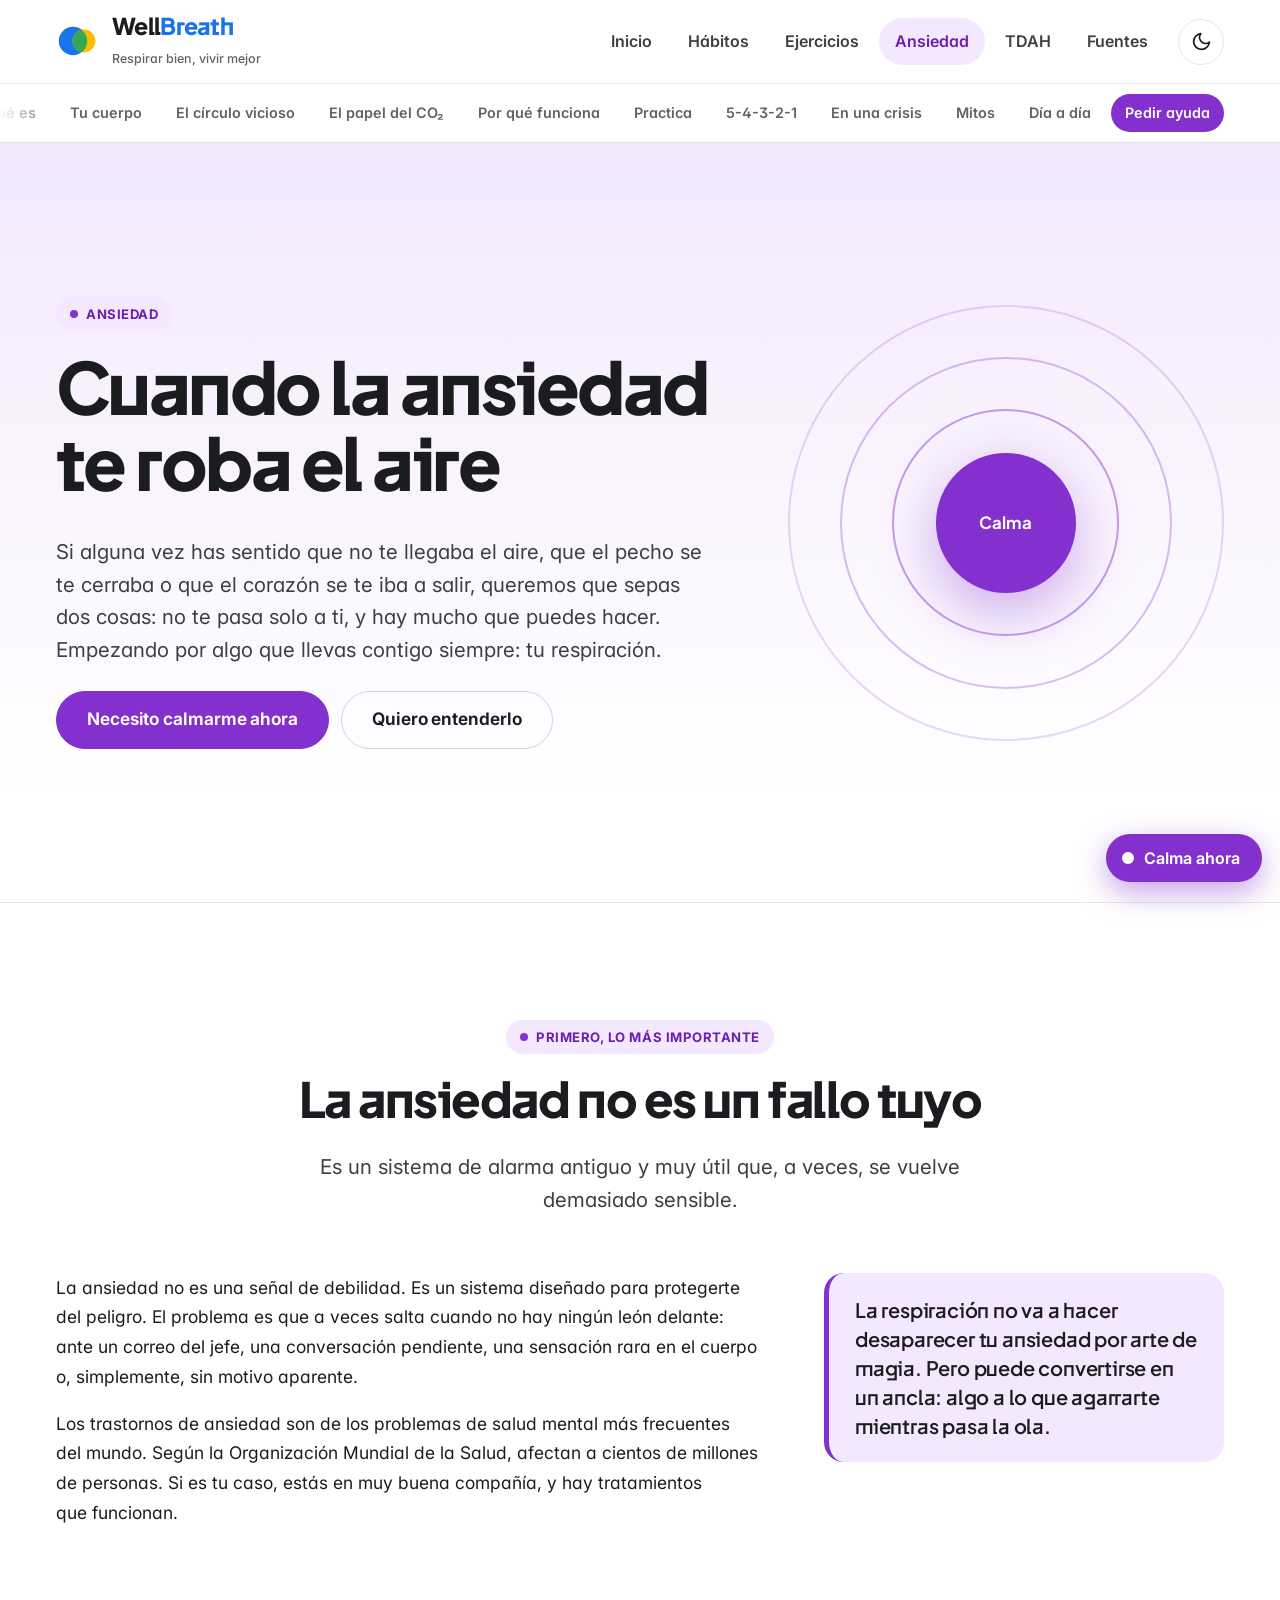
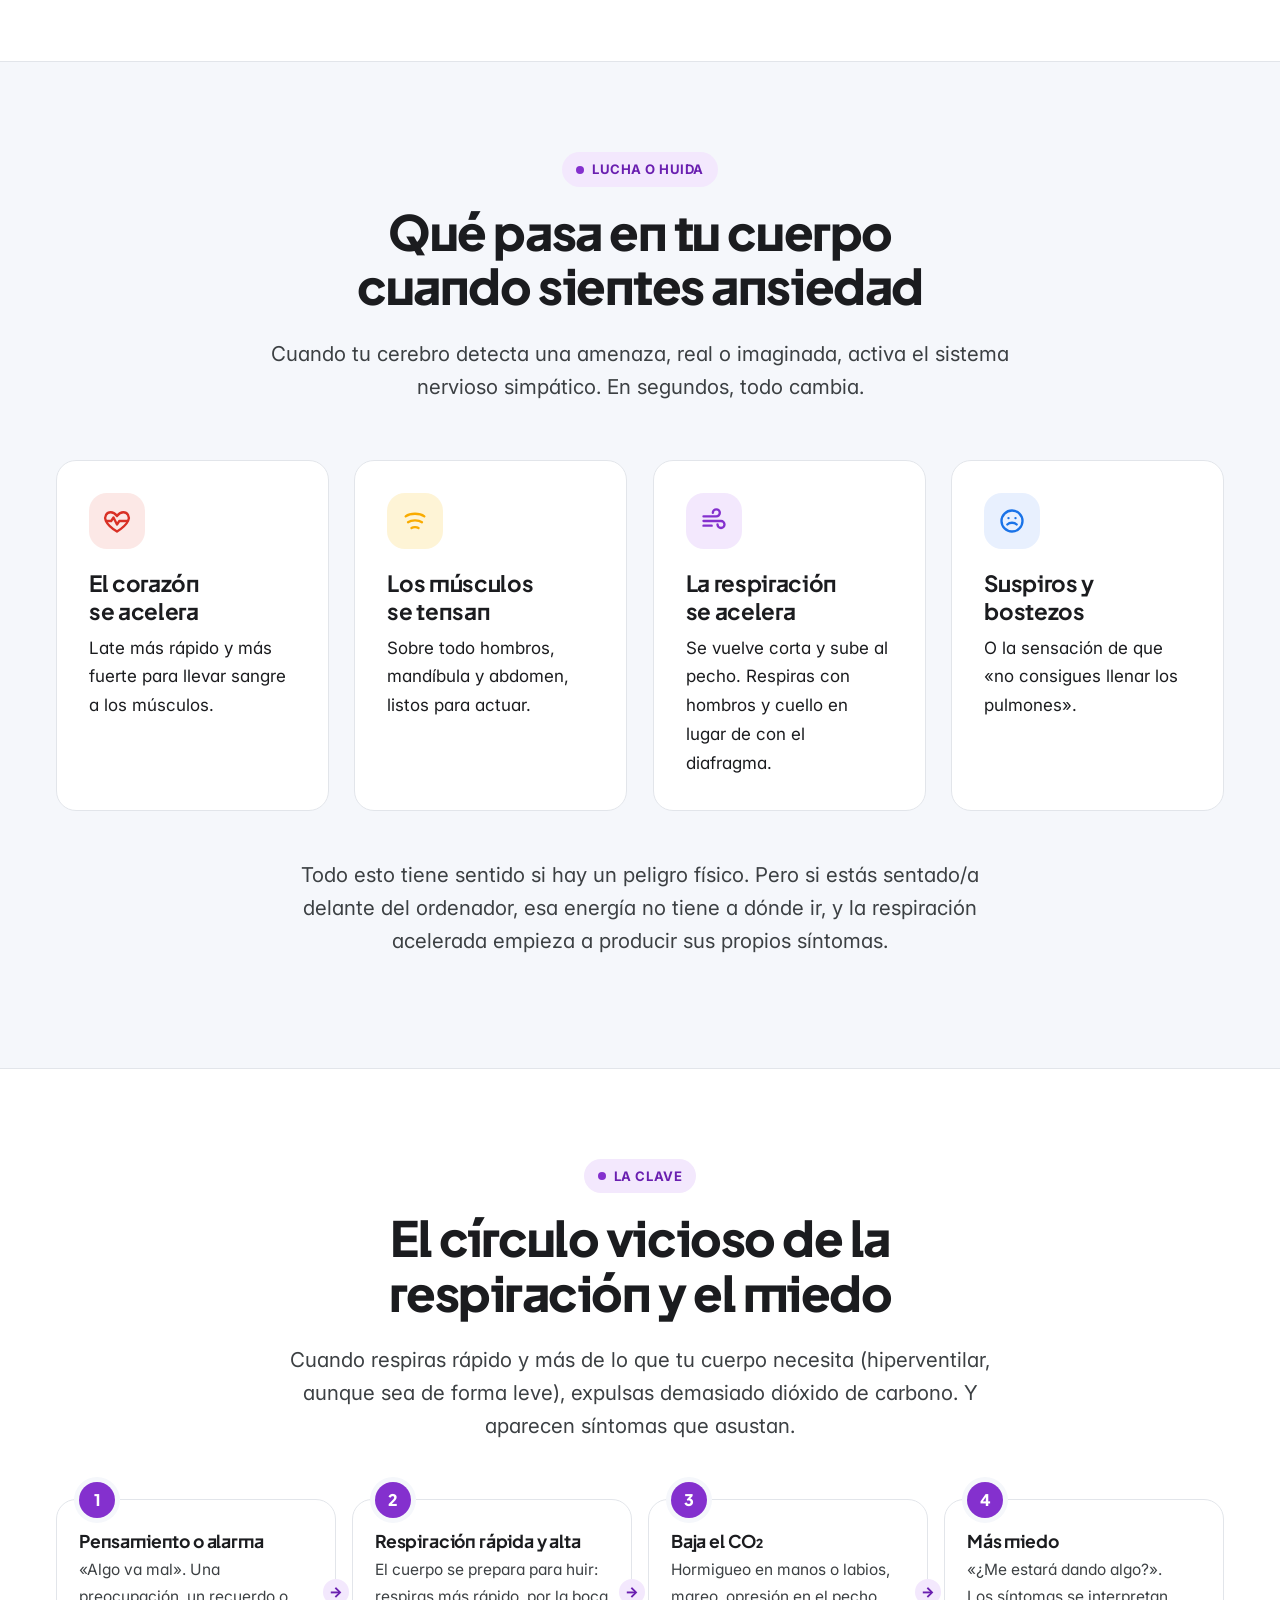
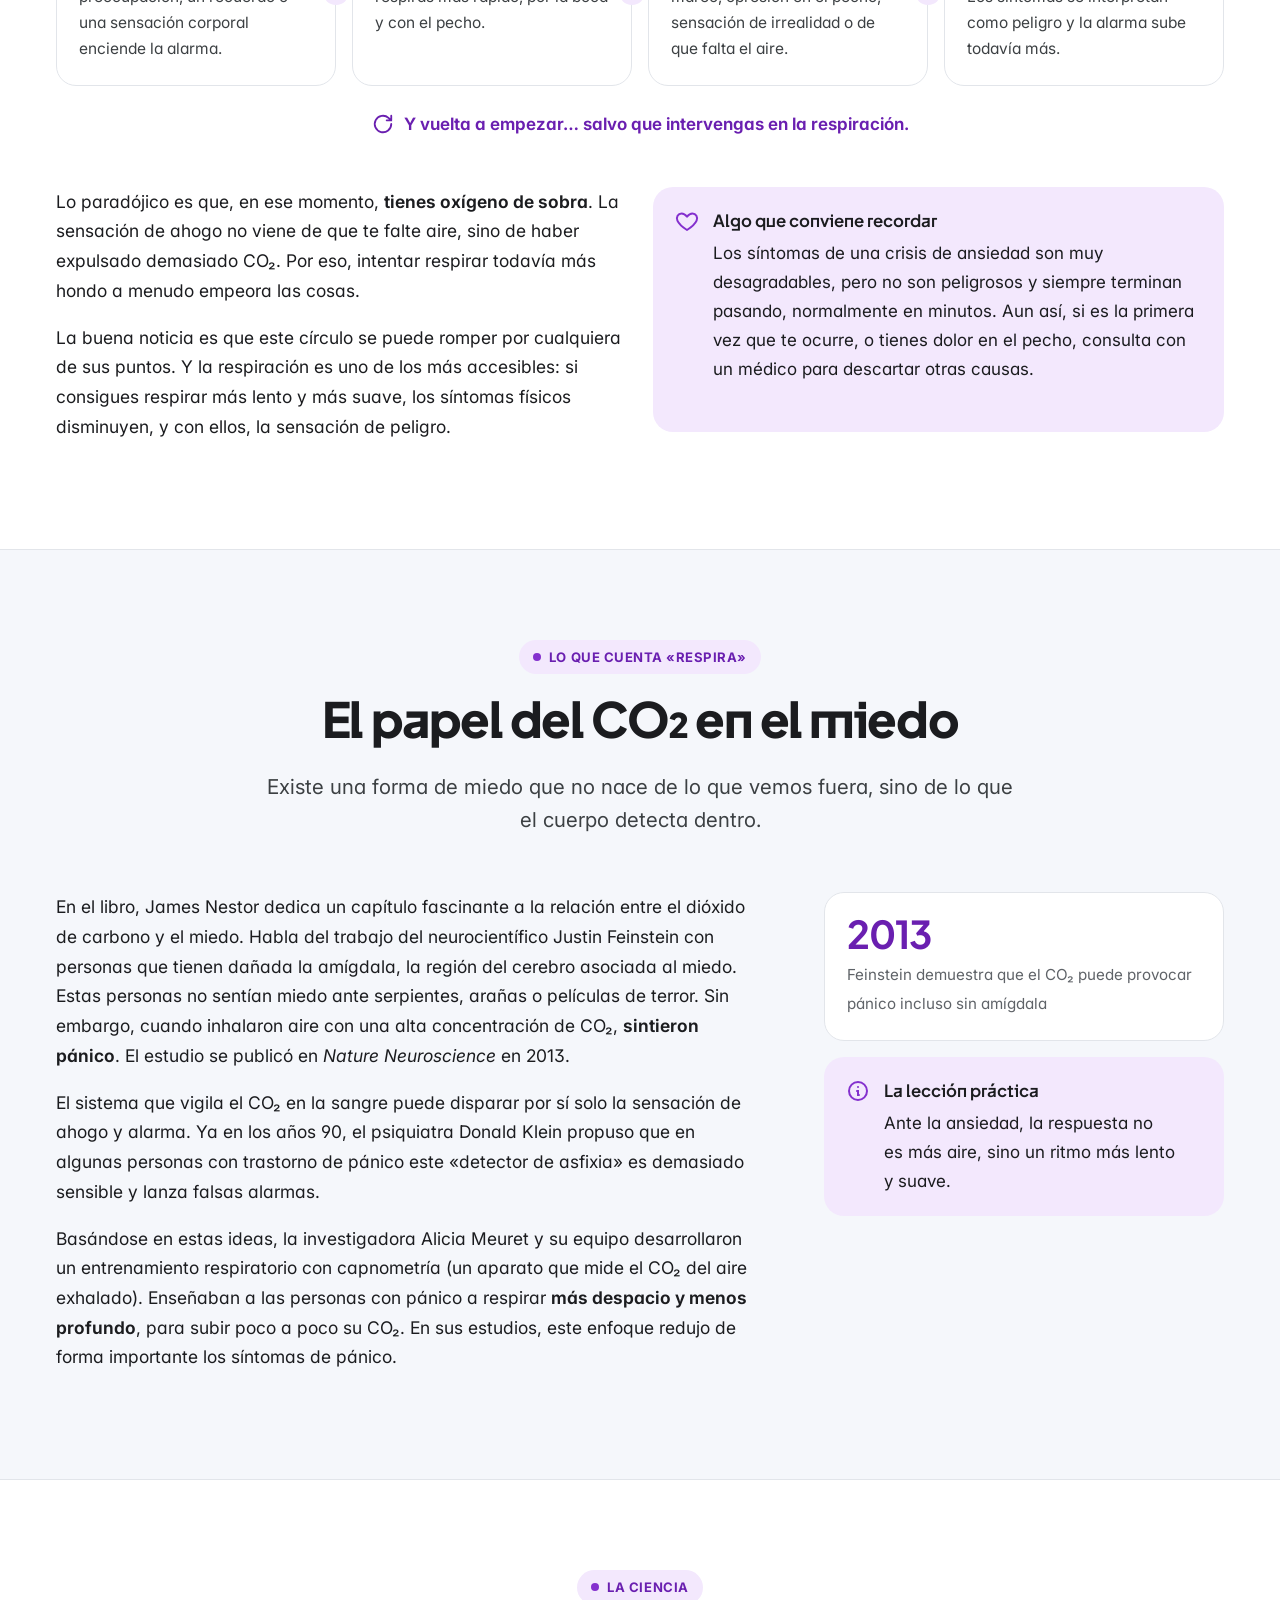
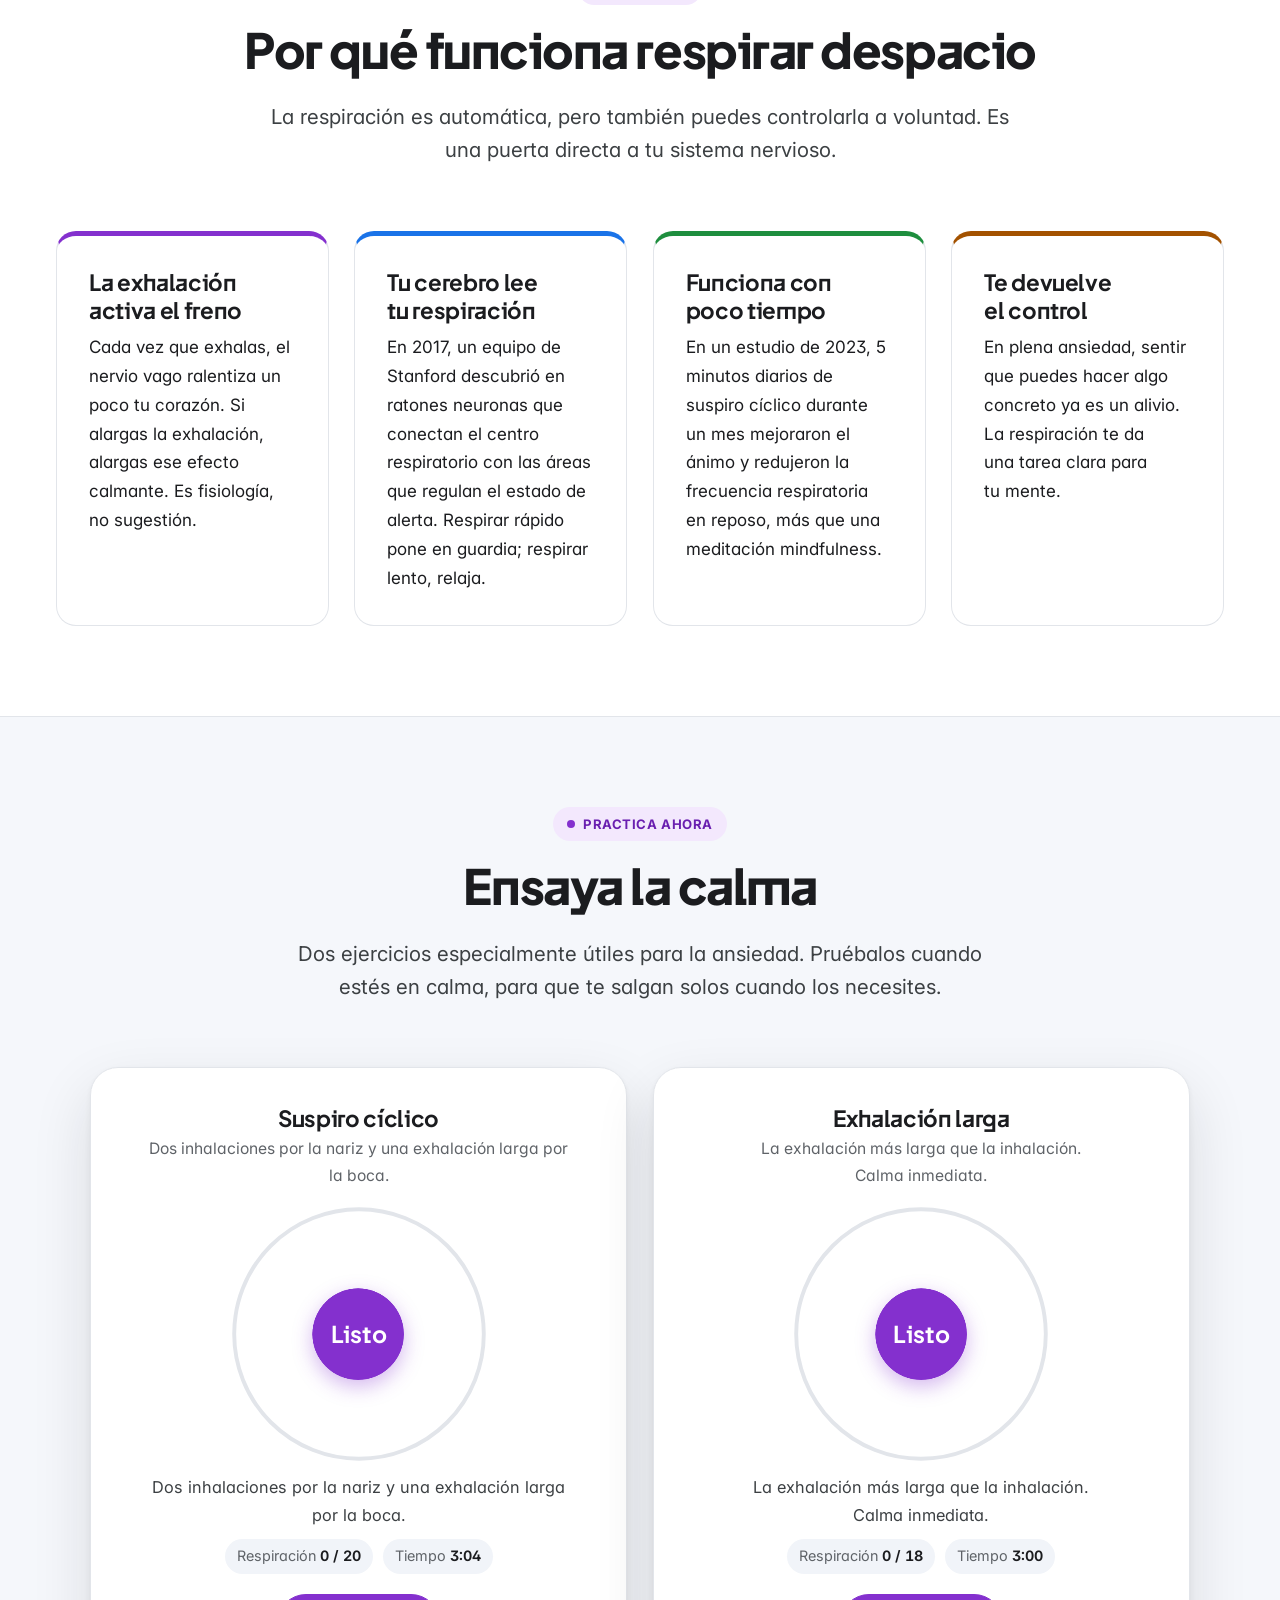
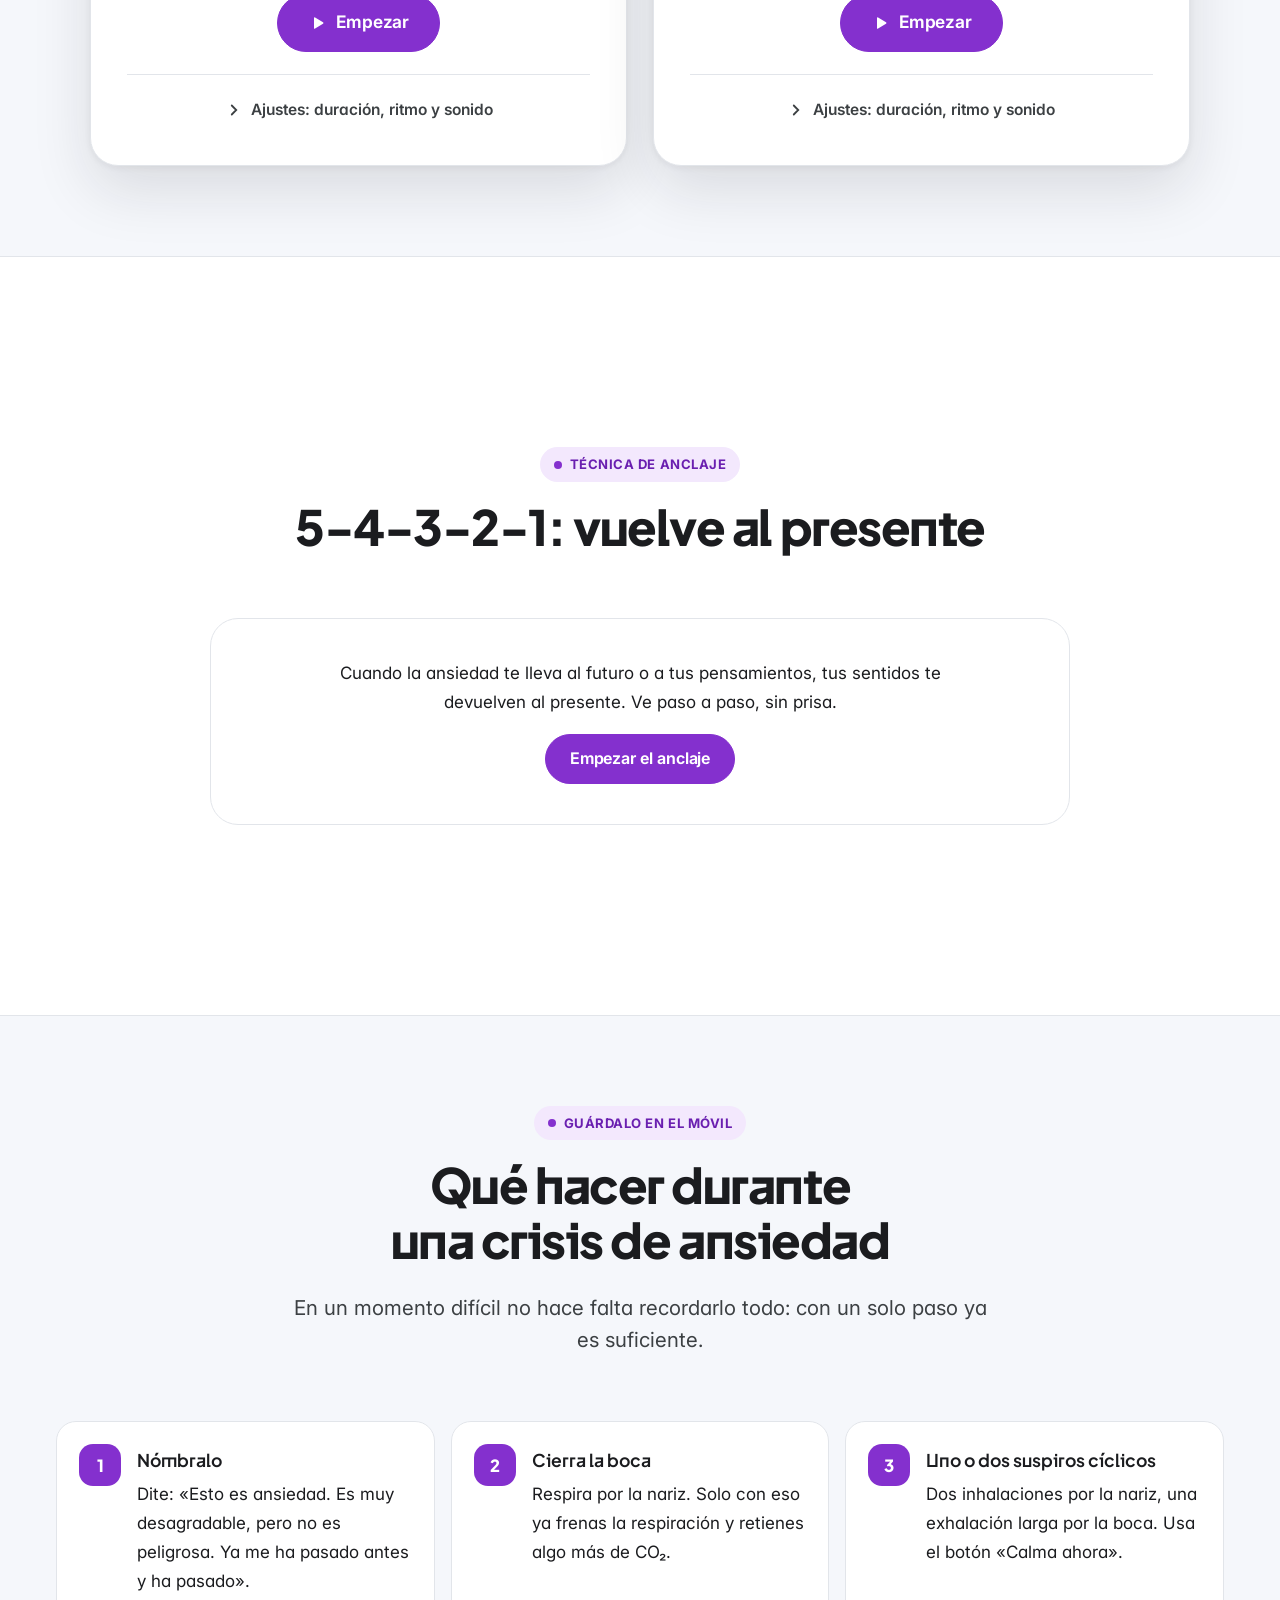
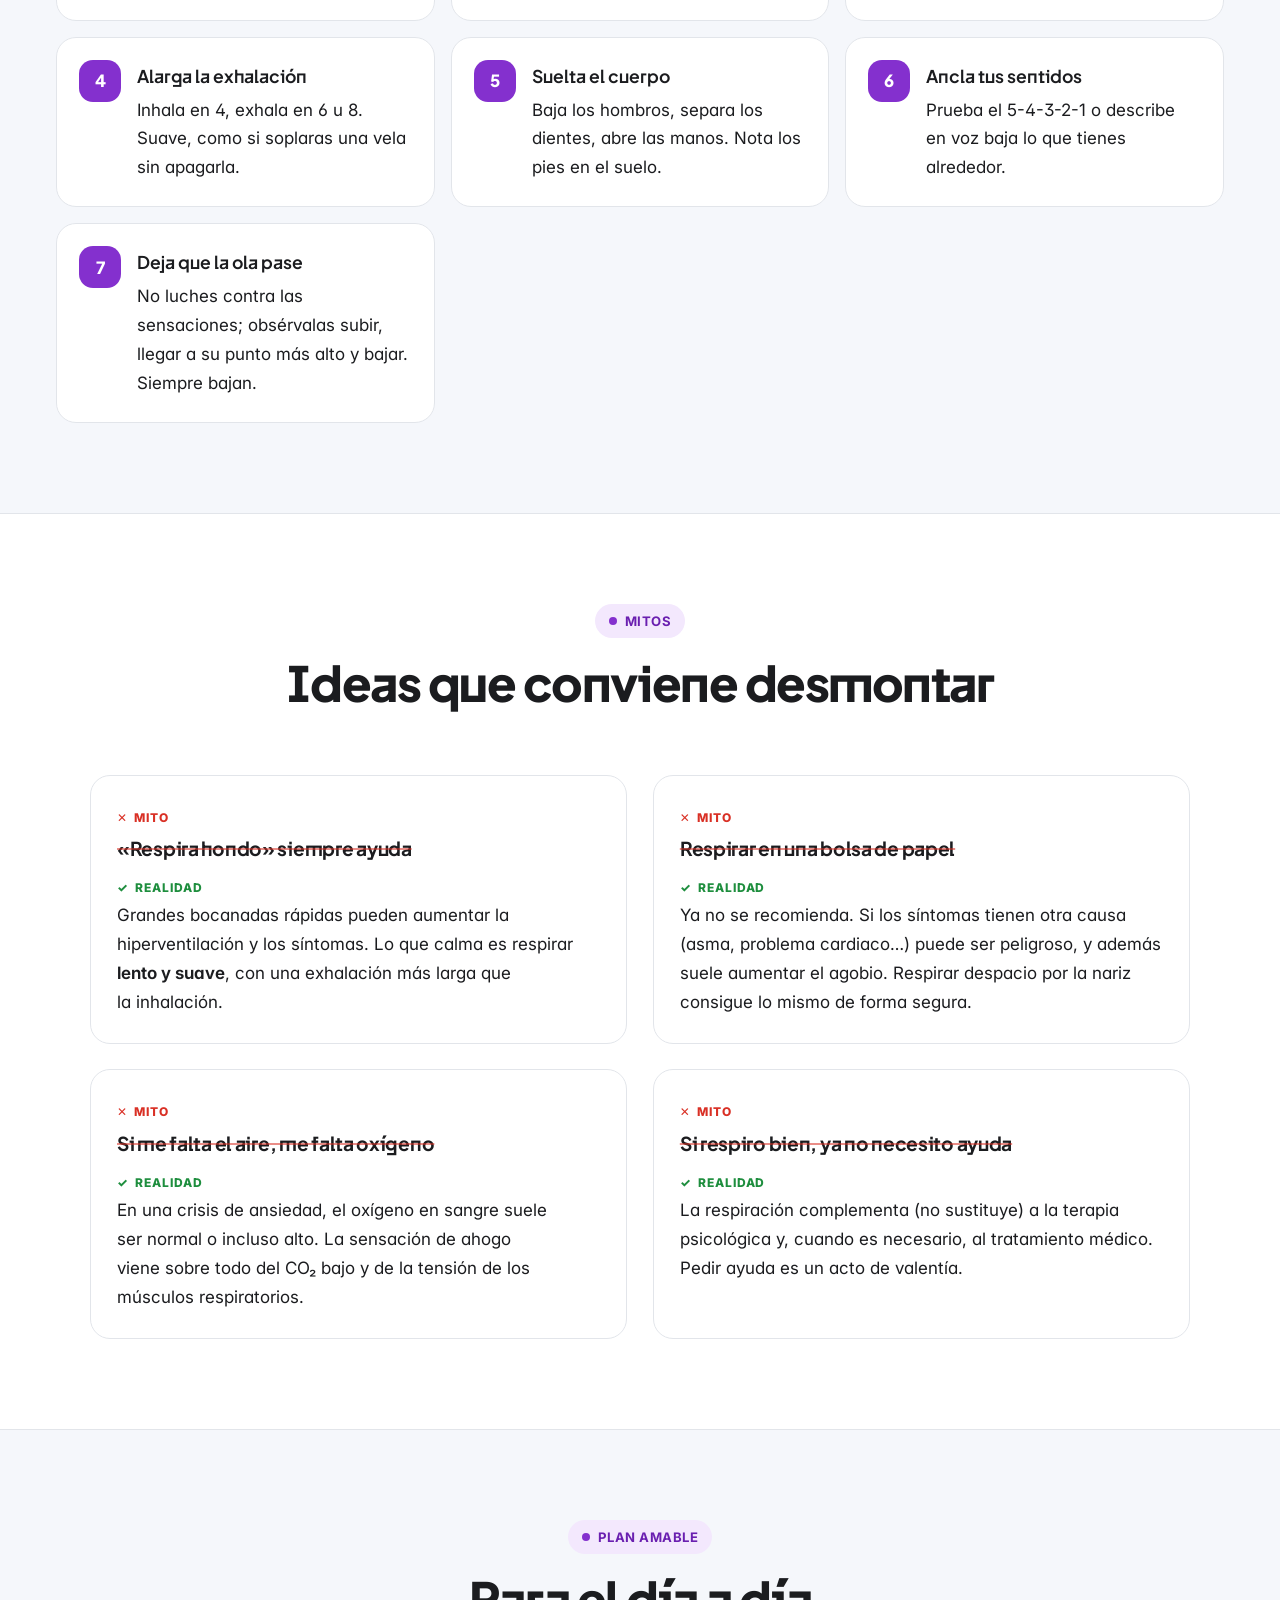
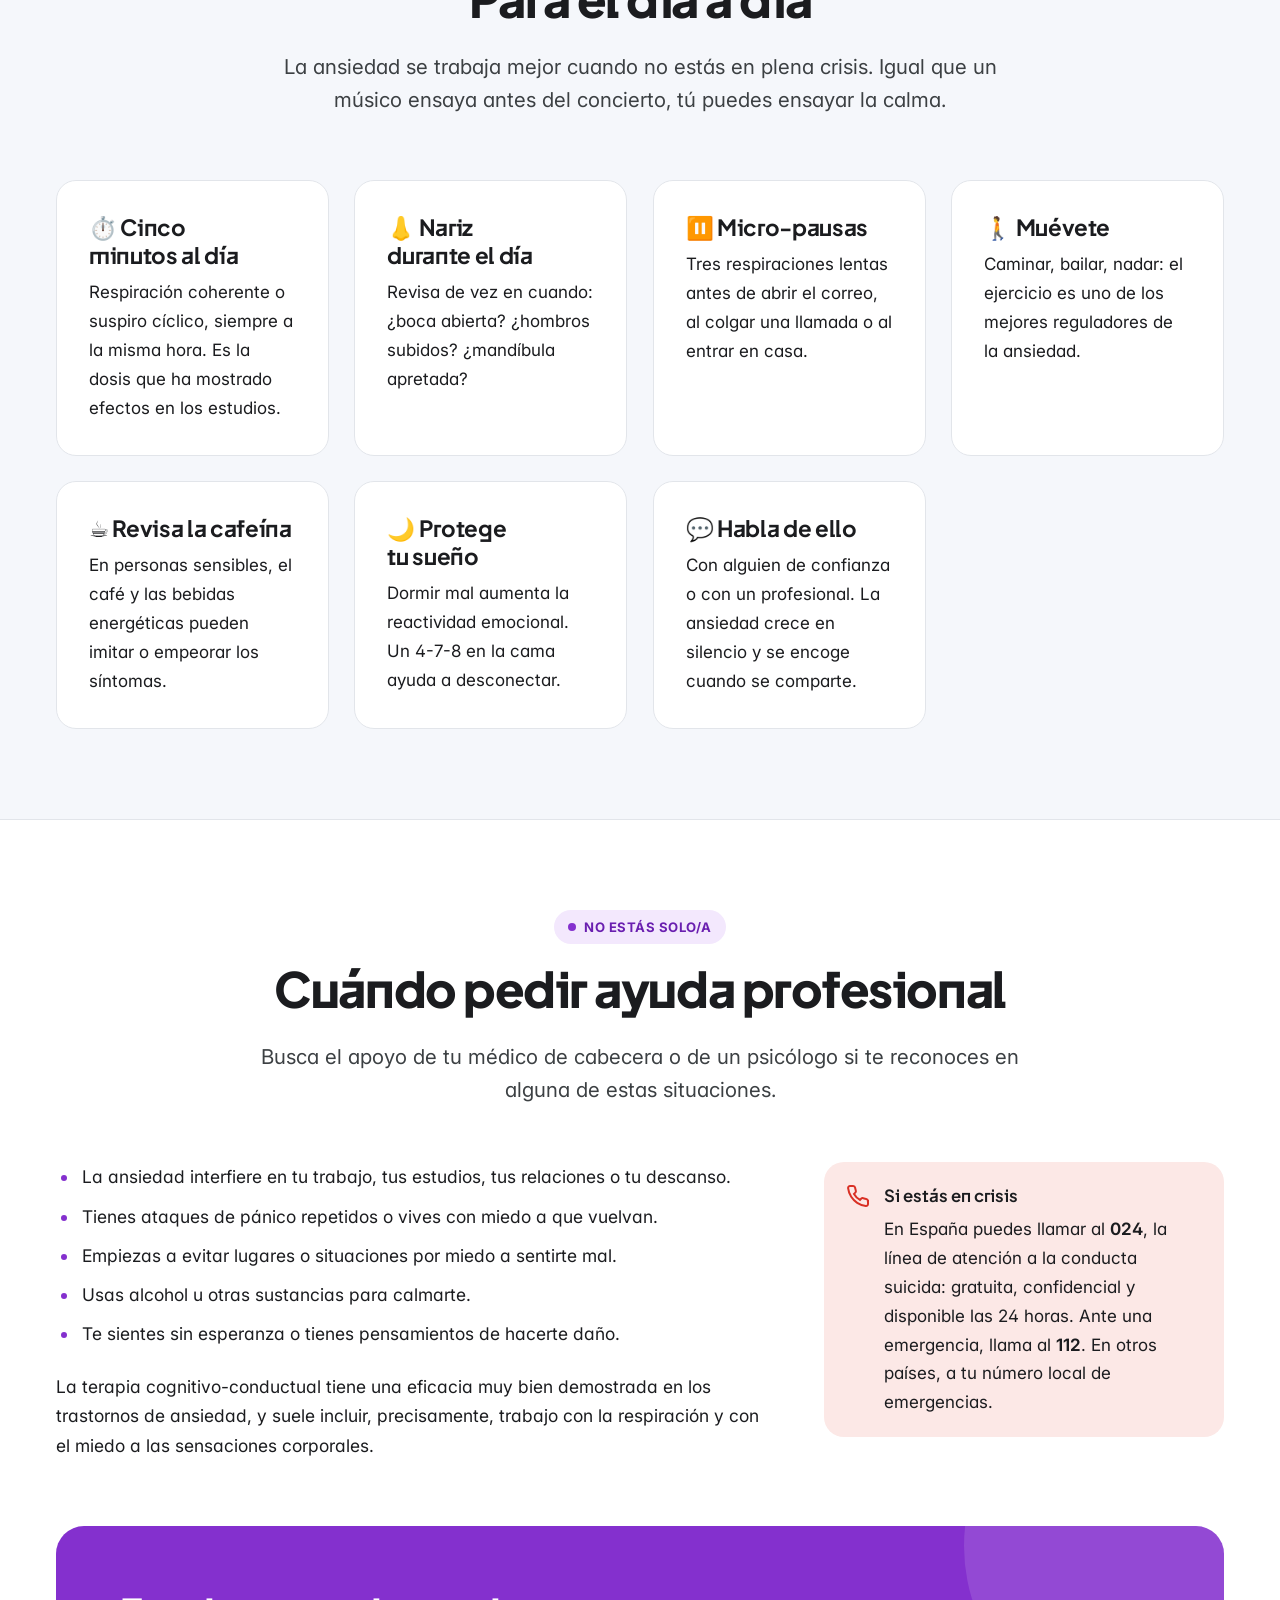
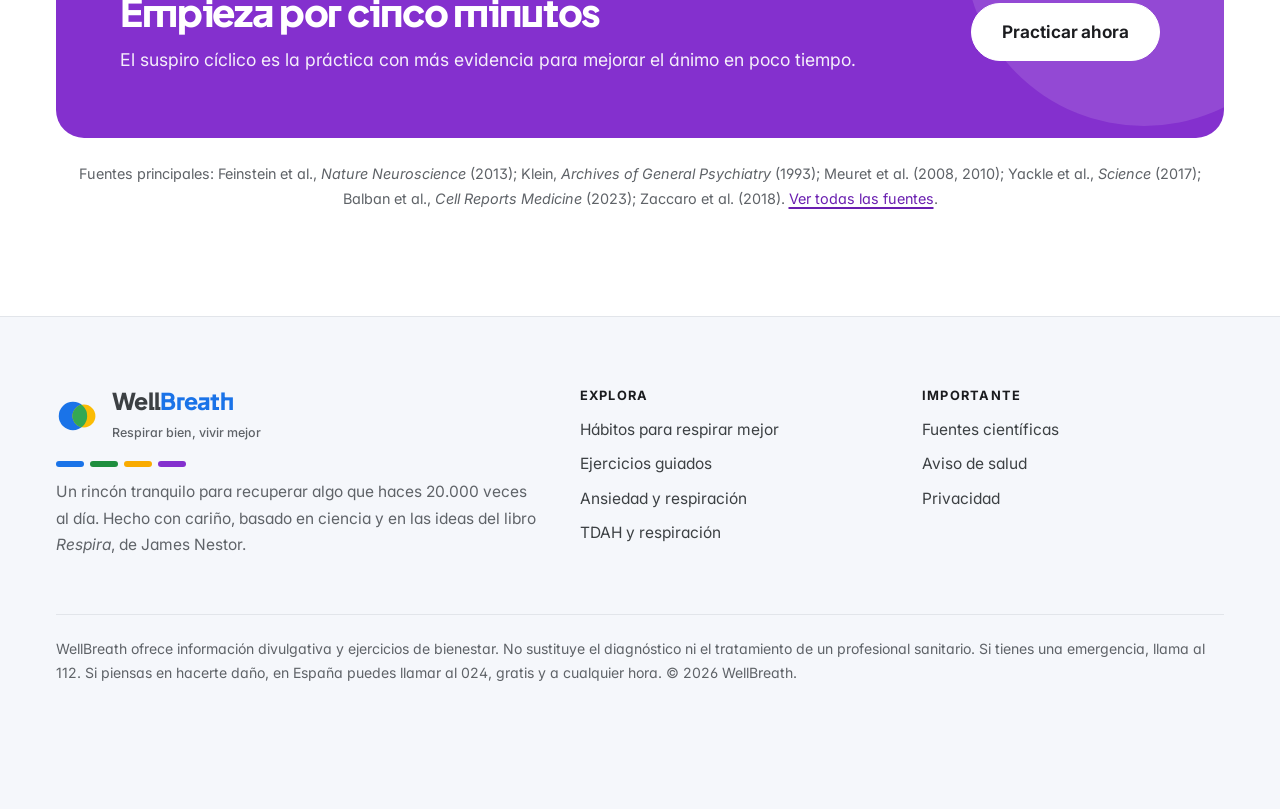
==== commit d0ca30a5: "Rediseñar la interfaz: paleta viva, tipografía clara y secciones a pantalla completa - Nueva paleta " ====
--- a/ansiedad.html
+++ b/ansiedad.html
@@ -3,12 +3,12 @@
 <head>
   <meta charset="utf-8">
   <meta name="viewport" content="width=device-width, initial-scale=1, viewport-fit=cover">
-  <meta name="theme-color" content="#2c7a6b">
+  <meta name="theme-color" content="#ffffff">
   <link rel="icon" href="img/favicon.svg" type="image/svg+xml">
   <link rel="manifest" href="manifest.webmanifest">
   <link rel="preconnect" href="https://fonts.googleapis.com">
   <link rel="preconnect" href="https://fonts.gstatic.com" crossorigin>
-  <link href="https://fonts.googleapis.com/css2?family=Fraunces:ital,opsz,wght@0,9..144,400..700;1,9..144,400..600&family=Nunito:ital,wght@0,400..800;1,400..600&display=swap" rel="stylesheet">
+  <link href="https://fonts.googleapis.com/css2?family=Inter:ital,opsz,wght@0,14..32,400..700;1,14..32,400..600&family=Plus+Jakarta+Sans:wght@600;700;800&display=swap" rel="stylesheet">
   <link rel="stylesheet" href="css/styles.css">
   <script>
     (function () {
@@ -19,13 +19,13 @@
   <title>Ansiedad y respiración · WellBreath</title>
   <meta name="description" content="Por qué la ansiedad te roba el aire, qué pasa en tu cuerpo durante una crisis y cómo usar la respiración para recuperar la calma. Con ejercicios guiados y anclaje 5-4-3-2-1.">
 </head>
-<body class="theme-calm">
+<body class="theme-violet has-chapters">
   <a class="skip-link" href="#main">Saltar al contenido</a>
   <header class="site-header">
     <div class="container header-inner">
       <a class="brand" href="index.html" aria-label="WellBreath, inicio">
-        <img class="brand-mark" src="img/favicon.svg" alt="" width="36" height="36">
-        <span><span class="brand-name">WellBreath</span><span class="brand-tag">Respirar bien, vivir mejor</span></span>
+        <img class="brand-mark" src="img/favicon.svg" alt="" width="44" height="44">
+        <span><span class="brand-name">Well<span>Breath</span></span><span class="brand-tag">Respirar bien, vivir mejor</span></span>
       </a>
       <nav class="main-nav" id="main-nav" aria-label="Principal">
         <ul>
@@ -47,190 +47,278 @@
     </div>
   </header>
 
+  <nav class="chapter-nav" aria-label="Capítulos de la página">
+    <ol>
+      <li><a href="#entender">Qué es</a></li>
+      <li><a href="#cuerpo">Tu cuerpo</a></li>
+      <li><a href="#circulo">El círculo vicioso</a></li>
+      <li><a href="#co2">El papel del CO₂</a></li>
+      <li><a href="#por-que">Por qué funciona</a></li>
+      <li><a href="#practica">Practica</a></li>
+      <li><a href="#anclaje">5-4-3-2-1</a></li>
+      <li><a href="#crisis">En una crisis</a></li>
+      <li><a href="#mitos">Mitos</a></li>
+      <li><a href="#dia-a-dia">Día a día</a></li>
+      <li><a href="#ayuda">Pedir ayuda</a></li>
+    </ol>
+  </nav>
+
   <main id="main">
-    <section class="page-hero">
-      <div class="container">
-        <span class="eyebrow">Ansiedad</span>
-        <h1>Cuando la ansiedad te roba el aire</h1>
-        <p class="lead">Si alguna vez has sentido que no te llegaba el aire, que el pecho se te cerraba o que el corazón se te iba a salir, queremos que sepas dos cosas: no te pasa solo a ti, y hay mucho que puedes hacer. Empezando por algo que llevas contigo siempre: tu respiración.</p>
-        <div class="btn-row mt-2">
-          <button type="button" class="btn btn-calm btn-lg" data-open-sos>Necesito calmarme ahora</button>
-          <a class="btn btn-ghost btn-lg" href="#entender">Quiero entenderlo</a>
-        </div>
-      </div>
-    </section>
-
-    <section class="section-tight">
-      <div class="container article-layout">
-        <aside class="toc" aria-label="Índice">
-          <h2>En esta página</h2>
-          <ol>
-            <li><a href="#entender">Qué es la ansiedad</a></li>
-            <li><a href="#cuerpo">Qué pasa en tu cuerpo</a></li>
-            <li><a href="#circulo">El círculo vicioso</a></li>
-            <li><a href="#co2">El papel del CO₂</a></li>
-            <li><a href="#por-que">Por qué ayuda respirar lento</a></li>
-            <li><a href="#practica">Practica ahora</a></li>
-            <li><a href="#anclaje">Anclaje 5-4-3-2-1</a></li>
-            <li><a href="#crisis">Durante una crisis</a></li>
-            <li><a href="#mitos">Mitos</a></li>
-            <li><a href="#dia-a-dia">Plan para el día a día</a></li>
-            <li><a href="#ayuda">Cuándo pedir ayuda</a></li>
-          </ol>
-        </aside>
-
-        <div>
-          <article class="prose">
-            <h2 id="entender" class="mt-0">Primero, lo más importante</h2>
-            <p>La ansiedad no es un fallo tuyo ni una señal de debilidad. Es un sistema de alarma antiguo y muy útil, diseñado para protegerte del peligro. El problema es que a veces se vuelve demasiado sensible y salta cuando no hay ningún león delante: ante un correo del jefe, una conversación pendiente, una sensación rara en el cuerpo o, simplemente, sin motivo aparente.</p>
+    <section class="screen tint page-hero">
+      <div class="container hero-grid">
+        <div class="stagger">
+          <span class="eyebrow"><span class="dot"></span>Ansiedad</span>
+          <h1>Cuando la ansiedad te roba el aire</h1>
+          <p class="lead">Si alguna vez has sentido que no te llegaba el aire, que el pecho se te cerraba o que el corazón se te iba a salir, queremos que sepas dos cosas: no te pasa solo a ti, y hay mucho que puedes hacer. Empezando por algo que llevas contigo siempre: tu respiración.</p>
+          <div class="btn-row mt-2">
+            <button type="button" class="btn btn-lg" data-open-sos>Necesito calmarme ahora</button>
+            <a class="btn btn-ghost btn-lg" href="#entender">Quiero entenderlo</a>
+          </div>
+        </div>
+        <div class="hero-visual reveal" aria-hidden="true">
+          <span class="ring r1"></span><span class="ring r2"></span><span class="ring r3"></span>
+          <span class="core"><span>Calma</span></span>
+        </div>
+      </div>
+    </section>
+
+    <!-- Qué es -->
+    <section class="screen" id="entender">
+      <div class="container">
+        <div class="chapter-head reveal">
+          <span class="eyebrow"><span class="dot"></span>Primero, lo más importante</span>
+          <h2>La ansiedad no es un fallo tuyo</h2>
+          <p class="lead">Es un sistema de alarma antiguo y muy útil que, a veces, se vuelve demasiado sensible.</p>
+        </div>
+        <div class="chapter-body">
+          <div class="prose reveal">
+            <p>La ansiedad no es una señal de debilidad. Es un sistema diseñado para protegerte del peligro. El problema es que a veces salta cuando no hay ningún león delante: ante un correo del jefe, una conversación pendiente, una sensación rara en el cuerpo o, simplemente, sin motivo aparente.</p>
             <p>Los trastornos de ansiedad son de los problemas de salud mental más frecuentes del mundo. Según la Organización Mundial de la Salud, afectan a cientos de millones de personas. Si es tu caso, estás en muy buena compañía, y hay tratamientos que funcionan.</p>
-            <blockquote>La respiración no va a hacer desaparecer tu ansiedad por arte de magia. Pero puede convertirse en un ancla: algo a lo que agarrarte mientras pasa la ola.</blockquote>
-
-            <h2 id="cuerpo">Qué pasa en tu cuerpo cuando sientes ansiedad</h2>
-            <p>Cuando tu cerebro detecta una amenaza (real o imaginada), activa el sistema nervioso simpático, el famoso modo «lucha o huida». En segundos:</p>
-            <ul>
-              <li>Tu corazón late más rápido y más fuerte.</li>
-              <li>Los músculos se tensan, sobre todo hombros, mandíbula y abdomen.</li>
-              <li><strong>Tu respiración se acelera, se vuelve corta y sube al pecho.</strong> Empiezas a respirar con los hombros y el cuello en lugar de con el diafragma.</li>
-              <li>Puedes suspirar o bostezar a menudo, o tener la sensación de que «no consigues llenar los pulmones».</li>
-            </ul>
-            <p>Todo esto prepara a tu cuerpo para correr o pelear. Tiene todo el sentido si hay un peligro físico. Pero si estás sentado/a delante del ordenador, toda esa energía no tiene a dónde ir, y la respiración acelerada empieza a producir sus propios síntomas.</p>
-
-            <h2 id="circulo">El círculo vicioso de la respiración y el miedo</h2>
-            <p>Aquí está la clave para entender por qué la respiración es tan importante en la ansiedad. Cuando respiras rápido y más de lo que tu cuerpo necesita (lo que se llama <strong>hiperventilar</strong>, aunque sea de forma leve), expulsas demasiado dióxido de carbono. Eso cambia ligeramente la química de tu sangre y aparecen síntomas que asustan:</p>
-          </article>
-
-          <div class="loop" role="list" aria-label="El círculo vicioso de la ansiedad">
-            <div class="loop-step" role="listitem">
-              <h4>Pensamiento o alarma</h4>
-              <p>«Algo va mal». Una preocupación, un recuerdo o una sensación corporal enciende la alarma.</p>
+          </div>
+          <aside class="chapter-aside reveal" style="--d:.15s">
+            <div class="prose"><blockquote class="mt-0 mb-0">La respiración no va a hacer desaparecer tu ansiedad por arte de magia. Pero puede convertirse en un ancla: algo a lo que agarrarte mientras pasa la ola.</blockquote></div>
+          </aside>
+        </div>
+      </div>
+    </section>
+
+    <!-- Cuerpo -->
+    <section class="screen alt" id="cuerpo">
+      <div class="container">
+        <div class="chapter-head reveal">
+          <span class="eyebrow"><span class="dot"></span>Lucha o huida</span>
+          <h2>Qué pasa en tu cuerpo cuando sientes ansiedad</h2>
+          <p class="lead">Cuando tu cerebro detecta una amenaza, real o imaginada, activa el sistema nervioso simpático. En segundos, todo cambia.</p>
+        </div>
+        <div class="grid grid-4 stagger">
+          <div class="card c-red"><div class="card-icon c-red"><svg viewBox="0 0 24 24" fill="none" stroke="currentColor" stroke-width="2" stroke-linecap="round" stroke-linejoin="round" aria-hidden="true"><path d="M12 21s-7.5-4.6-9.6-9.3C.9 8.2 3 4.5 6.6 4.5c2.1 0 3.9 1.3 5.4 3.2 1.5-1.9 3.3-3.2 5.4-3.2 3.6 0 5.7 3.7 4.2 7.2C19.5 16.4 12 21 12 21Z"/><path d="M3 12h4l2-3 3 6 2-3h7"/></svg></div><h3>El corazón se acelera</h3><p>Late más rápido y más fuerte para llevar sangre a los músculos.</p></div>
+          <div class="card c-yellow"><div class="card-icon c-yellow"><svg viewBox="0 0 24 24" fill="none" stroke="currentColor" stroke-width="2" stroke-linecap="round" aria-hidden="true"><path d="M4 8c4-3 12-3 16 0M6 13c3-2 9-2 12 0M9 18c1.5-1 4.5-1 6 0"/></svg></div><h3>Los músculos se tensan</h3><p>Sobre todo hombros, mandíbula y abdomen, listos para actuar.</p></div>
+          <div class="card c-violet"><div class="card-icon c-violet"><svg viewBox="0 0 24 24" fill="none" stroke="currentColor" stroke-width="2" stroke-linecap="round" aria-hidden="true"><path d="M3 8h11a3 3 0 1 0-3-3M3 12h15a3 3 0 1 1-3 3M3 16h7"/></svg></div><h3>La respiración se acelera</h3><p>Se vuelve corta y sube al pecho. Respiras con hombros y cuello en lugar de con el diafragma.</p></div>
+          <div class="card c-blue"><div class="card-icon c-blue"><svg viewBox="0 0 24 24" fill="none" stroke="currentColor" stroke-width="2" stroke-linecap="round" aria-hidden="true"><circle cx="12" cy="12" r="9"/><path d="M8 15c1-1 2.3-1.5 4-1.5s3 .5 4 1.5M9 9.5h.01M15 9.5h.01"/></svg></div><h3>Suspiros y bostezos</h3><p>O la sensación de que «no consigues llenar los pulmones».</p></div>
+        </div>
+        <p class="lead center max-720 mt-3 reveal">Todo esto tiene sentido si hay un peligro físico. Pero si estás sentado/a delante del ordenador, esa energía no tiene a dónde ir, y la respiración acelerada empieza a producir sus propios síntomas.</p>
+      </div>
+    </section>
+
+    <!-- Círculo vicioso -->
+    <section class="screen" id="circulo">
+      <div class="container">
+        <div class="chapter-head reveal">
+          <span class="eyebrow"><span class="dot"></span>La clave</span>
+          <h2>El círculo vicioso de la respiración y el miedo</h2>
+          <p class="lead">Cuando respiras rápido y más de lo que tu cuerpo necesita (hiperventilar, aunque sea de forma leve), expulsas demasiado dióxido de carbono. Y aparecen síntomas que asustan.</p>
+        </div>
+        <div class="loop stagger" role="list" aria-label="El círculo vicioso de la ansiedad">
+          <div class="loop-step" role="listitem">
+            <h4>Pensamiento o alarma</h4>
+            <p>«Algo va mal». Una preocupación, un recuerdo o una sensación corporal enciende la alarma.</p>
+          </div>
+          <div class="loop-step" role="listitem">
+            <h4>Respiración rápida y alta</h4>
+            <p>El cuerpo se prepara para huir: respiras más rápido, por la boca y con el pecho.</p>
+          </div>
+          <div class="loop-step" role="listitem">
+            <h4>Baja el CO₂</h4>
+            <p>Hormigueo en manos o labios, mareo, opresión en el pecho, sensación de irrealidad o de que falta el aire.</p>
+          </div>
+          <div class="loop-step" role="listitem">
+            <h4>Más miedo</h4>
+            <p>«¿Me estará dando algo?». Los síntomas se interpretan como peligro y la alarma sube todavía más.</p>
+          </div>
+          <div class="loop-center">
+            <svg viewBox="0 0 24 24" fill="none" stroke="currentColor" stroke-width="2" stroke-linecap="round" aria-hidden="true"><path d="M21 12a9 9 0 1 1-3-6.7L21 8M21 3v5h-5"/></svg>
+            Y vuelta a empezar… salvo que intervengas en la respiración.
+          </div>
+        </div>
+        <div class="grid grid-2 mt-3 stagger" style="max-width:1200px;margin-left:auto;margin-right:auto">
+          <div class="prose">
+            <p>Lo paradójico es que, en ese momento, <strong>tienes oxígeno de sobra</strong>. La sensación de ahogo no viene de que te falte aire, sino de haber expulsado demasiado CO₂. Por eso, intentar respirar todavía más hondo a menudo empeora las cosas.</p>
+            <p>La buena noticia es que este círculo se puede romper por cualquiera de sus puntos. Y la respiración es uno de los más accesibles: si consigues respirar más lento y más suave, los síntomas físicos disminuyen, y con ellos, la sensación de peligro.</p>
+          </div>
+          <div class="callout calm mt-0">
+            <svg viewBox="0 0 24 24" fill="none" stroke="currentColor" stroke-width="2" stroke-linecap="round" stroke-linejoin="round" aria-hidden="true"><path d="M12 21s-7.5-4.6-9.6-9.3C.9 8.2 3 4.5 6.6 4.5c2.1 0 3.9 1.3 5.4 3.2 1.5-1.9 3.3-3.2 5.4-3.2 3.6 0 5.7 3.7 4.2 7.2C19.5 16.4 12 21 12 21Z"/></svg>
+            <p><strong>Algo que conviene recordar</strong>Los síntomas de una crisis de ansiedad son muy desagradables, pero no son peligrosos y siempre terminan pasando, normalmente en minutos. Aun así, si es la primera vez que te ocurre, o tienes dolor en el pecho, consulta con un médico para descartar otras causas.</p>
+          </div>
+        </div>
+      </div>
+    </section>
+
+    <!-- CO2 -->
+    <section class="screen alt" id="co2">
+      <div class="container">
+        <div class="chapter-head reveal">
+          <span class="eyebrow"><span class="dot"></span>Lo que cuenta «Respira»</span>
+          <h2>El papel del CO₂ en el miedo</h2>
+          <p class="lead">Existe una forma de miedo que no nace de lo que vemos fuera, sino de lo que el cuerpo detecta dentro.</p>
+        </div>
+        <div class="chapter-body">
+          <div class="prose reveal">
+            <p>En el libro, James Nestor dedica un capítulo fascinante a la relación entre el dióxido de carbono y el miedo. Habla del trabajo del neurocientífico Justin Feinstein con personas que tienen dañada la amígdala, la región del cerebro asociada al miedo. Estas personas no sentían miedo ante serpientes, arañas o películas de terror. Sin embargo, cuando inhalaron aire con una alta concentración de CO₂, <strong>sintieron pánico</strong>. El estudio se publicó en <em>Nature Neuroscience</em> en 2013.</p>
+            <p>El sistema que vigila el CO₂ en la sangre puede disparar por sí solo la sensación de ahogo y alarma. Ya en los años 90, el psiquiatra Donald Klein propuso que en algunas personas con trastorno de pánico este «detector de asfixia» es demasiado sensible y lanza falsas alarmas.</p>
+            <p>Basándose en estas ideas, la investigadora Alicia Meuret y su equipo desarrollaron un entrenamiento respiratorio con capnometría (un aparato que mide el CO₂ del aire exhalado). Enseñaban a las personas con pánico a respirar <strong>más despacio y menos profundo</strong>, para subir poco a poco su CO₂. En sus estudios, este enfoque redujo de forma importante los síntomas de pánico.</p>
+          </div>
+          <aside class="chapter-aside reveal" style="--d:.15s">
+            <div class="fact"><b>2013</b><span>Feinstein demuestra que el CO₂ puede provocar pánico incluso sin amígdala</span></div>
+            <div class="callout calm">
+              <svg viewBox="0 0 24 24" fill="none" stroke="currentColor" stroke-width="2" stroke-linecap="round" aria-hidden="true"><circle cx="12" cy="12" r="9"/><path d="M12 8h.01M11 12h1v4h1"/></svg>
+              <p><strong>La lección práctica</strong>Ante la ansiedad, la respuesta no es más aire, sino un ritmo más lento y suave.</p>
             </div>
-            <div class="loop-step" role="listitem">
-              <h4>Respiración rápida y alta</h4>
-              <p>El cuerpo se prepara para huir: respiras más rápido, por la boca y con el pecho.</p>
-            </div>
-            <div class="loop-step" role="listitem">
-              <h4>Baja el CO₂</h4>
-              <p>Aparecen hormigueos en manos o labios, mareo, opresión en el pecho, sensación de irrealidad o de que falta el aire.</p>
-            </div>
-            <div class="loop-step" role="listitem">
-              <h4>Más miedo</h4>
-              <p>«¿Me estará dando algo?». Los síntomas se interpretan como peligro y la alarma sube todavía más.</p>
-            </div>
-            <div class="loop-center">
-              <svg viewBox="0 0 24 24" fill="none" stroke="currentColor" stroke-width="2" stroke-linecap="round" aria-hidden="true"><path d="M21 12a9 9 0 1 1-3-6.7L21 8M21 3v5h-5"/></svg>
-              Y vuelta a empezar… salvo que intervengas en la respiración.
-            </div>
-          </div>
-
-          <article class="prose">
-            <p>Lo paradójico es que, en ese momento, <strong>tienes oxígeno de sobra</strong>. La sensación de ahogo no viene de que te falte aire, sino de haber expulsado demasiado CO₂. Por eso, intentar respirar todavía más hondo a menudo empeora las cosas.</p>
-            <p>La buena noticia es que este círculo se puede romper por cualquiera de sus puntos. Y la respiración es uno de los más accesibles: si consigues respirar más lento y más suave, los síntomas físicos empiezan a disminuir, y con ellos, la sensación de peligro.</p>
-
-            <div class="callout calm">
-              <svg viewBox="0 0 24 24" fill="none" stroke="currentColor" stroke-width="2" stroke-linecap="round" aria-hidden="true"><path d="M20.8 4.6a5.5 5.5 0 0 0-7.8 0L12 5.7l-1-1.1a5.5 5.5 0 0 0-7.8 7.8l1 1.1L12 21l7.8-7.5 1-1.1a5.5 5.5 0 0 0 0-7.8Z"/></svg>
-              <p><strong>Algo que conviene recordar</strong>Los síntomas de una crisis de ansiedad son muy desagradables, pero no son peligrosos y siempre terminan pasando, normalmente en minutos. Aun así, si es la primera vez que te ocurre, o tienes dolor en el pecho, consulta con un médico para descartar otras causas.</p>
-            </div>
-
-            <h2 id="co2">El papel del CO₂: lo que cuenta <em>Respira</em></h2>
-            <p>En el libro, James Nestor dedica un capítulo fascinante a la relación entre el dióxido de carbono y el miedo. Habla del trabajo del neurocientífico Justin Feinstein con personas que tienen dañada la amígdala, la región del cerebro asociada al miedo. Estas personas no sentían miedo ante serpientes, arañas o películas de terror. Sin embargo, cuando inhalaron aire con una alta concentración de CO₂, <strong>sintieron pánico</strong>. El estudio se publicó en <em>Nature Neuroscience</em> en 2013.</p>
-            <p>¿Qué significa esto? Que existe una forma de miedo que no nace de lo que vemos fuera, sino de lo que el cuerpo detecta dentro: el sistema que vigila el CO₂ en la sangre puede disparar por sí solo la sensación de ahogo y alarma. Ya en los años 90, el psiquiatra Donald Klein propuso que en algunas personas con trastorno de pánico este «detector de asfixia» es demasiado sensible y lanza falsas alarmas.</p>
-            <p>Basándose en estas ideas, la investigadora Alicia Meuret y su equipo desarrollaron un entrenamiento respiratorio con capnometría (un aparato que mide el CO₂ del aire exhalado). Enseñaban a las personas con pánico a respirar <strong>más despacio y menos profundo</strong>, para subir poco a poco su CO₂. En sus estudios, este enfoque redujo de forma importante los síntomas de pánico.</p>
-            <p>La lección práctica es muy valiosa: <strong>ante la ansiedad, la respuesta no es más aire, sino un ritmo más lento y suave</strong>.</p>
-
-            <h2 id="por-que">Por qué funciona respirar despacio</h2>
-            <p>La respiración es especial porque es automática, pero también puedes controlarla a voluntad. Es una puerta directa a tu sistema nervioso autónomo. Así actúa:</p>
-            <ul>
-              <li><strong>La exhalación activa el freno.</strong> Cada vez que exhalas, el nervio vago ralentiza un poco tu corazón. Si alargas la exhalación, alargas ese efecto calmante. Es fisiología pura, no sugestión.</li>
-              <li><strong>Tu cerebro «lee» tu respiración.</strong> En 2017, un equipo de Stanford descubrió en ratones un pequeño grupo de neuronas en el centro de control de la respiración que conecta directamente con las áreas del cerebro que regulan el estado de alerta. Cuando respiramos rápido, el cerebro tiende a interpretar que hay que estar en guardia. Cuando respiramos lento, se relaja.</li>
-              <li><strong>Funciona con poco tiempo.</strong> En un estudio de 2023 en Stanford, 5 minutos diarios de suspiro cíclico (dos inhalaciones seguidas y una exhalación larga) durante un mes mejoraron el estado de ánimo y redujeron la frecuencia respiratoria en reposo, con un efecto mayor que el de una meditación mindfulness de la misma duración.</li>
-              <li><strong>Te devuelve el control.</strong> En plena ansiedad, sentir que puedes hacer algo concreto ya es un alivio. La respiración te da una tarea clara para tu mente.</li>
-            </ul>
-          </article>
-
-          <!-- Práctica -->
-          <section id="practica" class="mt-3">
-            <h2>Practica ahora</h2>
-            <p class="lead">Dos ejercicios especialmente útiles para la ansiedad. Pruébalos ahora, cuando estés en calma, para que te salgan solos cuando los necesites.</p>
-            <div class="grid grid-2 mt-2">
-              <div>
-                <div data-breath-player="suspiro" data-compact data-minutes="3" data-show-title></div>
-              </div>
-              <div>
-                <div data-breath-player="exhalacion" data-compact data-minutes="3" data-show-title></div>
-              </div>
-            </div>
-          </section>
-
-          <!-- Anclaje -->
-          <section id="anclaje" class="mt-3">
-            <div class="tool" data-tool="grounding">
-              <span class="tag calm">Técnica de anclaje</span>
-              <h2 class="mt-1" style="font-size:1.7rem">5-4-3-2-1: vuelve al presente</h2>
-              <div class="js-ground" aria-live="polite"></div>
-            </div>
-          </section>
-
-          <article class="prose mt-3">
-            <h2 id="crisis">Qué hacer durante una crisis de ansiedad</h2>
-            <p>Guarda estos pasos en el móvil o haz una captura. En un momento difícil no hace falta recordarlo todo: con uno solo ya es suficiente.</p>
-          </article>
-          <ol class="steps mt-2" style="max-width:720px">
-            <li><strong>Nómbralo.</strong> Dite a ti mismo/a: «Esto es ansiedad. Es muy desagradable, pero no es peligrosa. Ya me ha pasado antes y ha pasado».</li>
-            <li><strong>Cierra la boca y respira por la nariz.</strong> Solo con eso ya frenas la respiración y retienes algo más de CO₂.</li>
-            <li><strong>Haz uno o dos suspiros cíclicos.</strong> Dos inhalaciones por la nariz, una exhalación larga y lenta por la boca. Puedes usar el botón «Calma ahora».</li>
-            <li><strong>Alarga la exhalación.</strong> Inhala en 4, exhala en 6 u 8. Suave, sin llenar del todo los pulmones. Como si soplaras una vela sin apagarla.</li>
-            <li><strong>Suelta el cuerpo.</strong> Baja los hombros, separa los dientes, abre las manos. Nota los pies en el suelo.</li>
-            <li><strong>Ancla tus sentidos.</strong> Prueba el 5-4-3-2-1 o describe en voz baja lo que tienes alrededor.</li>
-            <li><strong>Deja que la ola pase.</strong> No luches contra las sensaciones; obsérvalas subir, llegar a su punto más alto y bajar. Siempre bajan.</li>
-          </ol>
-
-          <!-- Mitos -->
-          <section id="mitos" class="mt-3">
-            <h2>Mitos que conviene desmontar</h2>
-            <div class="grid grid-2 mt-2">
-              <div class="card myth">
-                <span class="myth-label">Mito</span>
-                <h3>«Respira hondo» siempre ayuda</h3>
-                <span class="truth-label">Realidad</span>
-                <p>Grandes bocanadas rápidas pueden aumentar la hiperventilación y los síntomas. Lo que calma es respirar <strong>lento y suave</strong>, con una exhalación más larga que la inhalación.</p>
-              </div>
-              <div class="card myth">
-                <span class="myth-label">Mito</span>
-                <h3>Respirar en una bolsa de papel</h3>
-                <span class="truth-label">Realidad</span>
-                <p>Ya no se recomienda. Si los síntomas tienen otra causa (asma, problema cardiaco…) puede ser peligroso, y además suele aumentar la sensación de agobio. Respirar despacio por la nariz consigue lo mismo de forma segura.</p>
-              </div>
-              <div class="card myth">
-                <span class="myth-label">Mito</span>
-                <h3>Si me falta el aire, me falta oxígeno</h3>
-                <span class="truth-label">Realidad</span>
-                <p>En una crisis de ansiedad, el nivel de oxígeno en sangre suele ser normal o incluso alto. La sensación de ahogo viene sobre todo del CO₂ bajo y de la tensión de los músculos respiratorios.</p>
-              </div>
-              <div class="card myth">
-                <span class="myth-label">Mito</span>
-                <h3>Si respiro bien, ya no necesito ayuda</h3>
-                <span class="truth-label">Realidad</span>
-                <p>La respiración es una herramienta estupenda, pero complementa (no sustituye) a la terapia psicológica y, cuando es necesario, al tratamiento médico. Pedir ayuda es un acto de valentía.</p>
-              </div>
-            </div>
-          </section>
-
-          <article class="prose mt-3">
-            <h2 id="dia-a-dia">Un plan amable para el día a día</h2>
-            <p>La ansiedad se trabaja mejor cuando no estás en plena crisis. Igual que un músico ensaya antes del concierto, tú puedes «ensayar» la calma. Algunas ideas:</p>
-            <ul>
-              <li><strong>Cinco minutos al día de práctica lenta.</strong> Respiración coherente o suspiro cíclico, siempre a la misma hora. Es la dosis que ha demostrado efectos en los estudios.</li>
-              <li><strong>Respira por la nariz durante el día.</strong> Revisa de vez en cuando: ¿tienes la boca abierta? ¿los hombros subidos? ¿la mandíbula apretada?</li>
-              <li><strong>Micro-pausas.</strong> Tres respiraciones lentas antes de abrir el correo, al colgar una llamada o al entrar en casa.</li>
-              <li><strong>Muévete.</strong> Caminar, bailar, nadar: el ejercicio físico es uno de los mejores reguladores de la ansiedad, y respirar por la nariz mientras lo haces multiplica el efecto.</li>
-              <li><strong>Revisa la cafeína.</strong> En personas sensibles, el café y las bebidas energéticas pueden imitar o empeorar los síntomas de ansiedad.</li>
-              <li><strong>Protege tu sueño.</strong> Dormir mal aumenta la reactividad emocional. Un 4-7-8 en la cama puede ayudarte a desconectar.</li>
-              <li><strong>Habla de ello.</strong> Con alguien de confianza o con un profesional. La ansiedad crece en silencio y se encoge cuando se comparte.</li>
-            </ul>
-
-            <h2 id="ayuda">Cuándo pedir ayuda profesional</h2>
-            <p>Busca el apoyo de tu médico de cabecera o de un psicólogo si:</p>
+          </aside>
+        </div>
+      </div>
+    </section>
+
+    <!-- Por qué funciona -->
+    <section class="screen" id="por-que">
+      <div class="container">
+        <div class="section-head reveal">
+          <span class="eyebrow"><span class="dot"></span>La ciencia</span>
+          <h2>Por qué funciona respirar despacio</h2>
+          <p class="lead">La respiración es automática, pero también puedes controlarla a voluntad. Es una puerta directa a tu sistema nervioso.</p>
+        </div>
+        <div class="grid grid-4 stagger">
+          <div class="card lift top-bar c-violet"><h3>La exhalación activa el freno</h3><p>Cada vez que exhalas, el nervio vago ralentiza un poco tu corazón. Si alargas la exhalación, alargas ese efecto calmante. Es fisiología, no sugestión.</p></div>
+          <div class="card lift top-bar c-blue"><h3>Tu cerebro lee tu respiración</h3><p>En 2017, un equipo de Stanford descubrió en ratones neuronas que conectan el centro respiratorio con las áreas que regulan el estado de alerta. Respirar rápido pone en guardia; respirar lento, relaja.</p></div>
+          <div class="card lift top-bar c-green"><h3>Funciona con poco tiempo</h3><p>En un estudio de 2023, 5 minutos diarios de suspiro cíclico durante un mes mejoraron el ánimo y redujeron la frecuencia respiratoria en reposo, más que una meditación mindfulness.</p></div>
+          <div class="card lift top-bar c-yellow"><h3>Te devuelve el control</h3><p>En plena ansiedad, sentir que puedes hacer algo concreto ya es un alivio. La respiración te da una tarea clara para tu mente.</p></div>
+        </div>
+      </div>
+    </section>
+
+    <!-- Práctica -->
+    <section class="screen alt" id="practica">
+      <div class="container">
+        <div class="section-head reveal">
+          <span class="eyebrow"><span class="dot"></span>Practica ahora</span>
+          <h2>Ensaya la calma</h2>
+          <p class="lead">Dos ejercicios especialmente útiles para la ansiedad. Pruébalos cuando estés en calma, para que te salgan solos cuando los necesites.</p>
+        </div>
+        <div class="grid grid-2 stagger" style="max-width:1100px;margin:0 auto">
+          <div data-breath-player="suspiro" data-compact data-minutes="3" data-show-title></div>
+          <div data-breath-player="exhalacion" data-compact data-minutes="3" data-show-title></div>
+        </div>
+      </div>
+    </section>
+
+    <!-- Anclaje -->
+    <section class="screen" id="anclaje">
+      <div class="container">
+        <div class="section-head reveal">
+          <span class="eyebrow"><span class="dot"></span>Técnica de anclaje</span>
+          <h2>5-4-3-2-1: vuelve al presente</h2>
+        </div>
+        <div class="tool reveal max-720" style="max-width:860px" data-tool="grounding">
+          <div class="js-ground" aria-live="polite"></div>
+        </div>
+      </div>
+    </section>
+
+    <!-- Crisis -->
+    <section class="screen alt" id="crisis">
+      <div class="container">
+        <div class="section-head reveal">
+          <span class="eyebrow"><span class="dot"></span>Guárdalo en el móvil</span>
+          <h2>Qué hacer durante una crisis de ansiedad</h2>
+          <p class="lead">En un momento difícil no hace falta recordarlo todo: con un solo paso ya es suficiente.</p>
+        </div>
+        <ol class="steps stagger">
+          <li><strong>Nómbralo</strong>Dite: «Esto es ansiedad. Es muy desagradable, pero no es peligrosa. Ya me ha pasado antes y ha pasado».</li>
+          <li><strong>Cierra la boca</strong>Respira por la nariz. Solo con eso ya frenas la respiración y retienes algo más de CO₂.</li>
+          <li><strong>Uno o dos suspiros cíclicos</strong>Dos inhalaciones por la nariz, una exhalación larga por la boca. Usa el botón «Calma ahora».</li>
+          <li><strong>Alarga la exhalación</strong>Inhala en 4, exhala en 6 u 8. Suave, como si soplaras una vela sin apagarla.</li>
+          <li><strong>Suelta el cuerpo</strong>Baja los hombros, separa los dientes, abre las manos. Nota los pies en el suelo.</li>
+          <li><strong>Ancla tus sentidos</strong>Prueba el 5-4-3-2-1 o describe en voz baja lo que tienes alrededor.</li>
+          <li><strong>Deja que la ola pase</strong>No luches contra las sensaciones; obsérvalas subir, llegar a su punto más alto y bajar. Siempre bajan.</li>
+        </ol>
+      </div>
+    </section>
+
+    <!-- Mitos -->
+    <section class="screen" id="mitos">
+      <div class="container">
+        <div class="section-head reveal">
+          <span class="eyebrow"><span class="dot"></span>Mitos</span>
+          <h2>Ideas que conviene desmontar</h2>
+        </div>
+        <div class="grid grid-2 stagger" style="max-width:1100px;margin:0 auto">
+          <div class="card myth">
+            <span class="myth-label">Mito</span>
+            <h3>«Respira hondo» siempre ayuda</h3>
+            <span class="truth-label">Realidad</span>
+            <p>Grandes bocanadas rápidas pueden aumentar la hiperventilación y los síntomas. Lo que calma es respirar <strong>lento y suave</strong>, con una exhalación más larga que la inhalación.</p>
+          </div>
+          <div class="card myth">
+            <span class="myth-label">Mito</span>
+            <h3>Respirar en una bolsa de papel</h3>
+            <span class="truth-label">Realidad</span>
+            <p>Ya no se recomienda. Si los síntomas tienen otra causa (asma, problema cardiaco…) puede ser peligroso, y además suele aumentar el agobio. Respirar despacio por la nariz consigue lo mismo de forma segura.</p>
+          </div>
+          <div class="card myth">
+            <span class="myth-label">Mito</span>
+            <h3>Si me falta el aire, me falta oxígeno</h3>
+            <span class="truth-label">Realidad</span>
+            <p>En una crisis de ansiedad, el oxígeno en sangre suele ser normal o incluso alto. La sensación de ahogo viene sobre todo del CO₂ bajo y de la tensión de los músculos respiratorios.</p>
+          </div>
+          <div class="card myth">
+            <span class="myth-label">Mito</span>
+            <h3>Si respiro bien, ya no necesito ayuda</h3>
+            <span class="truth-label">Realidad</span>
+            <p>La respiración complementa (no sustituye) a la terapia psicológica y, cuando es necesario, al tratamiento médico. Pedir ayuda es un acto de valentía.</p>
+          </div>
+        </div>
+      </div>
+    </section>
+
+    <!-- Día a día -->
+    <section class="screen alt" id="dia-a-dia">
+      <div class="container">
+        <div class="section-head reveal">
+          <span class="eyebrow"><span class="dot"></span>Plan amable</span>
+          <h2>Para el día a día</h2>
+          <p class="lead">La ansiedad se trabaja mejor cuando no estás en plena crisis. Igual que un músico ensaya antes del concierto, tú puedes ensayar la calma.</p>
+        </div>
+        <div class="grid stagger" style="grid-template-columns:repeat(auto-fit,minmax(260px,1fr))">
+          <div class="card lift"><h3>⏱️ Cinco minutos al día</h3><p>Respiración coherente o suspiro cíclico, siempre a la misma hora. Es la dosis que ha mostrado efectos en los estudios.</p></div>
+          <div class="card lift"><h3>👃 Nariz durante el día</h3><p>Revisa de vez en cuando: ¿boca abierta? ¿hombros subidos? ¿mandíbula apretada?</p></div>
+          <div class="card lift"><h3>⏸️ Micro-pausas</h3><p>Tres respiraciones lentas antes de abrir el correo, al colgar una llamada o al entrar en casa.</p></div>
+          <div class="card lift"><h3>🚶 Muévete</h3><p>Caminar, bailar, nadar: el ejercicio es uno de los mejores reguladores de la ansiedad.</p></div>
+          <div class="card lift"><h3>☕ Revisa la cafeína</h3><p>En personas sensibles, el café y las bebidas energéticas pueden imitar o empeorar los síntomas.</p></div>
+          <div class="card lift"><h3>🌙 Protege tu sueño</h3><p>Dormir mal aumenta la reactividad emocional. Un 4-7-8 en la cama ayuda a desconectar.</p></div>
+          <div class="card lift"><h3>💬 Habla de ello</h3><p>Con alguien de confianza o con un profesional. La ansiedad crece en silencio y se encoge cuando se comparte.</p></div>
+        </div>
+      </div>
+    </section>
+
+    <!-- Ayuda -->
+    <section class="screen" id="ayuda">
+      <div class="container">
+        <div class="chapter-head reveal">
+          <span class="eyebrow"><span class="dot"></span>No estás solo/a</span>
+          <h2>Cuándo pedir ayuda profesional</h2>
+          <p class="lead">Busca el apoyo de tu médico de cabecera o de un psicólogo si te reconoces en alguna de estas situaciones.</p>
+        </div>
+        <div class="chapter-body">
+          <div class="prose reveal">
             <ul>
               <li>La ansiedad interfiere en tu trabajo, tus estudios, tus relaciones o tu descanso.</li>
               <li>Tienes ataques de pánico repetidos o vives con miedo a que vuelvan.</li>
@@ -239,25 +327,22 @@
               <li>Te sientes sin esperanza o tienes pensamientos de hacerte daño.</li>
             </ul>
             <p>La terapia cognitivo-conductual tiene una eficacia muy bien demostrada en los trastornos de ansiedad, y suele incluir, precisamente, trabajo con la respiración y con el miedo a las sensaciones corporales.</p>
-          </article>
-
-          <div class="callout danger mt-2" style="max-width:720px">
-            <svg viewBox="0 0 24 24" fill="none" stroke="currentColor" stroke-width="2" stroke-linecap="round" aria-hidden="true"><path d="M22 16.9v3a2 2 0 0 1-2.2 2 19.8 19.8 0 0 1-8.6-3.1 19.5 19.5 0 0 1-6-6A19.8 19.8 0 0 1 2.1 4.2 2 2 0 0 1 4.1 2h3a2 2 0 0 1 2 1.7c.1 1 .4 1.9.7 2.8a2 2 0 0 1-.5 2.1L8 9.9a16 16 0 0 0 6 6l1.3-1.3a2 2 0 0 1 2.1-.4c.9.3 1.8.6 2.8.7a2 2 0 0 1 1.7 2Z"/></svg>
-            <p><strong>Si estás en crisis, no estás solo/a</strong>En España puedes llamar al <strong>024</strong>, la línea de atención a la conducta suicida: gratuita, confidencial y disponible las 24 horas. Ante una emergencia, llama al <strong>112</strong>. Si vives en otro país, contacta con tu número local de emergencias.</p>
-          </div>
-
-          <section class="mt-3">
-            <div class="cta-band">
-              <div>
-                <h2>Empieza por cinco minutos</h2>
-                <p>El suspiro cíclico es la práctica con más evidencia para mejorar el ánimo en poco tiempo.</p>
-              </div>
-              <a class="btn btn-lg" href="ejercicios.html#suspiro">Practicar ahora</a>
+          </div>
+          <aside class="chapter-aside reveal" style="--d:.15s">
+            <div class="callout danger">
+              <svg viewBox="0 0 24 24" fill="none" stroke="currentColor" stroke-width="2" stroke-linecap="round" aria-hidden="true"><path d="M22 16.9v3a2 2 0 0 1-2.2 2 19.8 19.8 0 0 1-8.6-3.1 19.5 19.5 0 0 1-6-6A19.8 19.8 0 0 1 2.1 4.2 2 2 0 0 1 4.1 2h3a2 2 0 0 1 2 1.7c.1 1 .4 1.9.7 2.8a2 2 0 0 1-.5 2.1L8 9.9a16 16 0 0 0 6 6l1.3-1.3a2 2 0 0 1 2.1-.4c.9.3 1.8.6 2.8.7a2 2 0 0 1 1.7 2Z"/></svg>
+              <p><strong>Si estás en crisis</strong>En España puedes llamar al <strong>024</strong>, la línea de atención a la conducta suicida: gratuita, confidencial y disponible las 24 horas. Ante una emergencia, llama al <strong>112</strong>. En otros países, a tu número local de emergencias.</p>
             </div>
-          </section>
-
-          <p class="small muted mt-2">Fuentes principales: Feinstein et al., <em>Nature Neuroscience</em> (2013); Klein, <em>Archives of General Psychiatry</em> (1993); Meuret et al. (2008, 2010); Yackle et al., <em>Science</em> (2017); Balban et al., <em>Cell Reports Medicine</em> (2023); Zaccaro et al. (2018). <a href="fuentes.html">Ver todas las fuentes</a>.</p>
-        </div>
+          </aside>
+        </div>
+        <div class="cta-band mt-3 reveal" style="background:var(--violet)">
+          <div>
+            <h2>Empieza por cinco minutos</h2>
+            <p>El suspiro cíclico es la práctica con más evidencia para mejorar el ánimo en poco tiempo.</p>
+          </div>
+          <a class="btn btn-lg" href="ejercicios.html#suspiro">Practicar ahora</a>
+        </div>
+        <p class="small muted mt-2 center">Fuentes principales: Feinstein et al., <em>Nature Neuroscience</em> (2013); Klein, <em>Archives of General Psychiatry</em> (1993); Meuret et al. (2008, 2010); Yackle et al., <em>Science</em> (2017); Balban et al., <em>Cell Reports Medicine</em> (2023); Zaccaro et al. (2018). <a href="fuentes.html">Ver todas las fuentes</a>.</p>
       </div>
     </section>
   </main>
@@ -267,9 +352,10 @@
       <div class="footer-grid">
         <div>
           <a class="brand" href="index.html" aria-label="WellBreath, inicio">
-            <img class="brand-mark" src="img/favicon.svg" alt="" width="36" height="36">
-            <span><span class="brand-name">WellBreath</span><span class="brand-tag">Respirar bien, vivir mejor</span></span>
+            <img class="brand-mark" src="img/favicon.svg" alt="" width="44" height="44">
+            <span><span class="brand-name">Well<span>Breath</span></span><span class="brand-tag">Respirar bien, vivir mejor</span></span>
           </a>
+          <div class="footer-colors" aria-hidden="true"><span style="background:var(--blue)"></span><span style="background:var(--green)"></span><span style="background:var(--yellow)"></span><span style="background:var(--violet)"></span></div>
           <p class="mt-1">Un rincón tranquilo para recuperar algo que haces 20.000 veces al día. Hecho con cariño, basado en ciencia y en las ideas del libro <em>Respira</em>, de James Nestor.</p>
         </div>
         <div>
--- a/css/styles.css
+++ b/css/styles.css
@@ -1,118 +1,111 @@
 /* ==========================================================================
    WellBreath — Respirar bien, vivir mejor
-   Hoja de estilos principal
+   Sistema de diseño · v2
    ========================================================================== */
 
-/* ---------- Tokens de diseño ---------- */
+/* ---------- Tokens ---------- */
 :root {
-  --bg: #f7f3ec;
-  --bg-alt: #efe8dc;
-  --surface: #fffdf9;
-  --surface-2: #f9f5ee;
-  --ink: #22302b;
-  --ink-soft: #3d4b46;
-  --muted: #5f6d68;
-  --line: #e2d9cb;
-
-  --primary: #2c7a6b;
-  --primary-strong: #1f5f53;
-  --primary-soft: #dcede7;
-  --primary-ink: #ffffff;
-
-  --accent: #d9805a;
-  --accent-soft: #fae5d9;
-
-  --calm: #7466b8;          /* ansiedad */
-  --calm-soft: #ebe8f8;
-  --focus: #c48a1f;         /* TDAH */
-  --focus-soft: #faefd6;
-
-  --danger: #b4483c;
-  --danger-soft: #f8e1dd;
-
-  --orb-a: #8fd1bf;
-  --orb-b: #2c7a6b;
-  --orb-glow: rgba(44, 122, 107, .28);
-
-  --radius-s: 10px;
-  --radius: 18px;
+  --header-h: 84px;
+  --chapter-h: 0px;
+
+  --bg: #ffffff;
+  --bg-alt: #f5f7fb;
+  --surface: #ffffff;
+  --surface-2: #f1f4f9;
+  --ink: #1b1c1f;
+  --ink-soft: #3c4043;
+  --muted: #5f6368;
+  --line: #e2e5ea;
+  --line-strong: #cfd4dc;
+
+  --blue: #1a73e8;
+  --blue-strong: #0b57d0;
+  --blue-soft: #e8f0fe;
+  --green: #1e8e3e;
+  --green-strong: #137333;
+  --green-soft: #e6f4ea;
+  --violet: #8430ce;
+  --violet-strong: #6a1fb0;
+  --violet-soft: #f3e8fd;
+  --yellow: #f9ab00;
+  --yellow-strong: #a35200;
+  --yellow-soft: #fef4d6;
+  --red: #d93025;
+  --red-soft: #fce8e6;
+
+  /* Color del tema de la página (azul por defecto) */
+  --theme: var(--blue);
+  --theme-strong: var(--blue-strong);
+  --theme-soft: var(--blue-soft);
+  --theme-ink: #ffffff;
+
+  --radius-s: 12px;
+  --radius: 20px;
   --radius-l: 28px;
-  --shadow-s: 0 1px 2px rgba(34, 48, 43, .06), 0 2px 8px rgba(34, 48, 43, .05);
-  --shadow: 0 2px 6px rgba(34, 48, 43, .05), 0 12px 32px rgba(34, 48, 43, .08);
-
-  --font-display: "Fraunces", Georgia, "Times New Roman", serif;
-  --font-body: "Nunito", system-ui, -apple-system, "Segoe UI", Roboto, sans-serif;
-
-  --container: 1140px;
-  --gutter: clamp(16px, 4vw, 32px);
+  --shadow-s: 0 1px 2px rgba(27, 28, 31, .06), 0 1px 3px rgba(27, 28, 31, .06);
+  --shadow: 0 1px 3px rgba(27, 28, 31, .06), 0 10px 30px rgba(27, 28, 31, .08);
+  --shadow-l: 0 2px 6px rgba(27, 28, 31, .06), 0 24px 60px rgba(27, 28, 31, .12);
+
+  --font-display: "Plus Jakarta Sans", "Inter", system-ui, -apple-system, "Segoe UI", Roboto, sans-serif;
+  --font-body: "Inter", system-ui, -apple-system, "Segoe UI", Roboto, sans-serif;
+
+  --container: 1320px;
+  --gutter: clamp(16px, 4.5vw, 56px);
+  --ease: cubic-bezier(.22, .61, .36, 1);
 
   color-scheme: light;
 }
+
+.theme-green  { --theme: var(--green);  --theme-strong: var(--green-strong);  --theme-soft: var(--green-soft);  --theme-ink: #ffffff; }
+.theme-violet { --theme: var(--violet); --theme-strong: var(--violet-strong); --theme-soft: var(--violet-soft); --theme-ink: #ffffff; }
+.theme-yellow { --theme: var(--yellow); --theme-strong: var(--yellow-strong); --theme-soft: var(--yellow-soft); --theme-ink: #1b1c1f; }
 
 @media (prefers-color-scheme: dark) {
   :root:not([data-theme="light"]) {
-    --bg: #111816;
-    --bg-alt: #16201d;
-    --surface: #19231f;
-    --surface-2: #1e2a26;
-    --ink: #e7efeb;
-    --ink-soft: #cdd8d3;
-    --muted: #9fb0a9;
-    --line: #2b3a35;
-    --primary: #6cc4ad;
-    --primary-strong: #8fd8c4;
-    --primary-soft: #1f3530;
-    --primary-ink: #0f1a17;
-    --accent: #eea27f;
-    --accent-soft: #3a2a22;
-    --calm: #a99cf0;
-    --calm-soft: #26233b;
-    --focus: #e8b85a;
-    --focus-soft: #352c17;
-    --danger: #f0907f;
-    --danger-soft: #3b2420;
-    --orb-a: #9ee3d0;
-    --orb-b: #2f8b78;
-    --orb-glow: rgba(108, 196, 173, .25);
-    --shadow-s: 0 1px 2px rgba(0, 0, 0, .3);
-    --shadow: 0 2px 6px rgba(0, 0, 0, .25), 0 12px 32px rgba(0, 0, 0, .3);
+    --bg: #111317; --bg-alt: #171a20; --surface: #1c1f26; --surface-2: #232730;
+    --ink: #eceef1; --ink-soft: #d1d5db; --muted: #a0a6b0; --line: #2c313b; --line-strong: #3a404c;
+    --blue: #7fb0ff; --blue-strong: #a8c7fa; --blue-soft: #1d2a40;
+    --green: #6dd58c; --green-strong: #9de6b1; --green-soft: #1a2e22;
+    --violet: #c99bff; --violet-strong: #ddbfff; --violet-soft: #2b2140;
+    --yellow: #fcc934; --yellow-strong: #fdd663; --yellow-soft: #33290f;
+    --red: #f28b82; --red-soft: #3a1f1d;
+    --theme-ink: #10141c;
+    --shadow-s: 0 1px 2px rgba(0, 0, 0, .4);
+    --shadow: 0 1px 3px rgba(0, 0, 0, .3), 0 10px 30px rgba(0, 0, 0, .35);
+    --shadow-l: 0 2px 6px rgba(0, 0, 0, .3), 0 24px 60px rgba(0, 0, 0, .45);
     color-scheme: dark;
   }
-}
-
+  :root:not([data-theme="light"]) .theme-green,
+  :root:not([data-theme="light"]) .theme-violet,
+  :root:not([data-theme="light"]) .theme-yellow { --theme-ink: #10141c; }
+}
 :root[data-theme="dark"] {
-  --bg: #111816;
-  --bg-alt: #16201d;
-  --surface: #19231f;
-  --surface-2: #1e2a26;
-  --ink: #e7efeb;
-  --ink-soft: #cdd8d3;
-  --muted: #9fb0a9;
-  --line: #2b3a35;
-  --primary: #6cc4ad;
-  --primary-strong: #8fd8c4;
-  --primary-soft: #1f3530;
-  --primary-ink: #0f1a17;
-  --accent: #eea27f;
-  --accent-soft: #3a2a22;
-  --calm: #a99cf0;
-  --calm-soft: #26233b;
-  --focus: #e8b85a;
-  --focus-soft: #352c17;
-  --danger: #f0907f;
-  --danger-soft: #3b2420;
-  --orb-a: #9ee3d0;
-  --orb-b: #2f8b78;
-  --orb-glow: rgba(108, 196, 173, .25);
-  --shadow-s: 0 1px 2px rgba(0, 0, 0, .3);
-  --shadow: 0 2px 6px rgba(0, 0, 0, .25), 0 12px 32px rgba(0, 0, 0, .3);
+  --bg: #111317; --bg-alt: #171a20; --surface: #1c1f26; --surface-2: #232730;
+  --ink: #eceef1; --ink-soft: #d1d5db; --muted: #a0a6b0; --line: #2c313b; --line-strong: #3a404c;
+  --blue: #7fb0ff; --blue-strong: #a8c7fa; --blue-soft: #1d2a40;
+  --green: #6dd58c; --green-strong: #9de6b1; --green-soft: #1a2e22;
+  --violet: #c99bff; --violet-strong: #ddbfff; --violet-soft: #2b2140;
+  --yellow: #fcc934; --yellow-strong: #fdd663; --yellow-soft: #33290f;
+  --red: #f28b82; --red-soft: #3a1f1d;
+  --theme-ink: #10141c;
+  --shadow-s: 0 1px 2px rgba(0, 0, 0, .4);
+  --shadow: 0 1px 3px rgba(0, 0, 0, .3), 0 10px 30px rgba(0, 0, 0, .35);
+  --shadow-l: 0 2px 6px rgba(0, 0, 0, .3), 0 24px 60px rgba(0, 0, 0, .45);
   color-scheme: dark;
 }
+:root[data-theme="dark"] .theme-green,
+:root[data-theme="dark"] .theme-violet,
+:root[data-theme="dark"] .theme-yellow { --theme-ink: #10141c; }
 
 /* ---------- Base ---------- */
 *, *::before, *::after { box-sizing: border-box; }
 
-html { -webkit-text-size-adjust: 100%; scroll-behavior: smooth; scroll-padding-top: 88px; }
+html {
+  -webkit-text-size-adjust: 100%;
+  scroll-behavior: smooth;
+  scroll-padding-top: calc(var(--header-h) + var(--chapter-h) + 12px);
+  scrollbar-color: var(--line-strong) transparent;
+}
 @media (prefers-reduced-motion: reduce) { html { scroll-behavior: auto; } }
 
 body {
@@ -121,80 +114,95 @@
   color: var(--ink);
   font-family: var(--font-body);
   font-size: 1.0625rem;
-  line-height: 1.65;
+  line-height: 1.7;
   overflow-x: hidden;
   -webkit-font-smoothing: antialiased;
-}
+  -moz-osx-font-smoothing: grayscale;
+  text-rendering: optimizeLegibility;
+  font-feature-settings: "cv11", "ss01";
+  animation: page-in .5s var(--ease) both;
+}
+@keyframes page-in { from { opacity: 0; } to { opacity: 1; } }
 
 img, svg { max-width: 100%; display: block; }
 [hidden] { display: none !important; }
 
 h1, h2, h3, h4 {
   font-family: var(--font-display);
-  font-weight: 600;
-  line-height: 1.18;
-  letter-spacing: -.01em;
+  font-weight: 800;
+  line-height: 1.12;
+  letter-spacing: -.025em;
   color: var(--ink);
   margin: 0 0 .5em;
-  font-variation-settings: "SOFT" 100, "WONK" 0;
-}
-h1 { font-size: clamp(2.1rem, 5.2vw, 3.6rem); }
-h2 { font-size: clamp(1.6rem, 3.4vw, 2.4rem); }
-h3 { font-size: clamp(1.2rem, 2.2vw, 1.45rem); }
-h4 { font-size: 1.1rem; }
-
-p { margin: 0 0 1em; }
-a { color: var(--primary); text-underline-offset: .18em; text-decoration-thickness: 1px; }
-a:hover { color: var(--primary-strong); }
-strong { font-weight: 700; color: var(--ink); }
-
-:focus-visible { outline: 3px solid var(--accent); outline-offset: 3px; border-radius: 6px; }
+  text-wrap: balance;
+}
+h1 { font-size: clamp(2.5rem, 5.6vw, 4.6rem); letter-spacing: -.035em; line-height: 1.05; }
+h2 { font-size: clamp(2rem, 3.8vw, 3.2rem); letter-spacing: -.03em; }
+h3 { font-size: clamp(1.2rem, 1.8vw, 1.4rem); font-weight: 700; letter-spacing: -.015em; line-height: 1.25; }
+h4 { font-size: 1.1rem; font-weight: 700; letter-spacing: -.01em; }
+
+p { margin: 0 0 1em; text-wrap: pretty; }
+a { color: var(--theme-strong); text-underline-offset: .2em; text-decoration-thickness: 1.5px; }
+a:hover { color: var(--theme); }
+strong { font-weight: 650; color: var(--ink); }
+em { font-style: italic; }
+
+:focus-visible { outline: 3px solid var(--blue); outline-offset: 3px; border-radius: 8px; }
+::selection { background: var(--theme-soft); color: var(--ink); }
+
+/* Barras de scroll integradas */
+* { scrollbar-width: thin; }
+::-webkit-scrollbar { width: 12px; height: 12px; }
+::-webkit-scrollbar-track { background: transparent; }
+::-webkit-scrollbar-thumb { background: var(--line-strong); border-radius: 999px; border: 3px solid transparent; background-clip: content-box; }
+::-webkit-scrollbar-thumb:hover { background-color: var(--muted); }
 
 .skip-link {
-  position: absolute; left: 12px; top: -60px; z-index: 200;
-  background: var(--ink); color: var(--bg); padding: 10px 16px; border-radius: 10px;
-  text-decoration: none; font-weight: 700;
+  position: absolute; left: 12px; top: -60px; z-index: 300;
+  background: var(--ink); color: var(--bg); padding: 10px 16px; border-radius: 10px; text-decoration: none; font-weight: 700;
 }
 .skip-link:focus { top: 12px; color: var(--bg); }
-
-.visually-hidden {
-  position: absolute !important; width: 1px; height: 1px; padding: 0; margin: -1px;
-  overflow: hidden; clip: rect(0 0 0 0); white-space: nowrap; border: 0;
-}
+.visually-hidden { position: absolute !important; width: 1px; height: 1px; padding: 0; margin: -1px; overflow: hidden; clip: rect(0 0 0 0); white-space: nowrap; border: 0; }
 
 .container { width: 100%; max-width: var(--container); margin: 0 auto; padding: 0 var(--gutter); }
-.narrow { max-width: 760px; }
+.narrow { max-width: 920px; }
 
 /* ---------- Cabecera ---------- */
 .site-header {
-  position: sticky; top: 0; z-index: 100;
-  background: color-mix(in srgb, var(--bg) 82%, transparent);
-  backdrop-filter: saturate(1.4) blur(14px);
-  -webkit-backdrop-filter: saturate(1.4) blur(14px);
-  border-bottom: 1px solid color-mix(in srgb, var(--line) 70%, transparent);
-}
-.header-inner { display: flex; align-items: center; gap: 16px; height: 68px; }
-
-.brand { display: flex; align-items: center; gap: 10px; text-decoration: none; color: var(--ink); margin-right: auto; }
+  position: sticky; top: 0; z-index: 100; height: var(--header-h);
+  background: color-mix(in srgb, var(--bg) 88%, transparent);
+  backdrop-filter: saturate(1.6) blur(16px); -webkit-backdrop-filter: saturate(1.6) blur(16px);
+  border-bottom: 1px solid var(--line);
+  transition: box-shadow .3s var(--ease), background .3s;
+}
+.site-header.is-scrolled { box-shadow: 0 6px 24px rgba(27, 28, 31, .08); border-bottom-color: var(--line-strong); }
+:root[data-theme="dark"] .site-header.is-scrolled { box-shadow: 0 6px 24px rgba(0, 0, 0, .45); }
+.header-inner { display: flex; align-items: center; gap: 14px; height: 100%; }
+
+.brand { display: flex; align-items: center; gap: 12px; text-decoration: none; color: var(--ink); margin-right: auto; }
 .brand:hover { color: var(--ink); }
-.brand-mark { width: 36px; height: 36px; flex: none; }
-.brand-name { font-family: var(--font-display); font-weight: 600; font-size: 1.25rem; line-height: 1; }
-.brand-tag { display: block; font-family: var(--font-body); font-size: .72rem; color: var(--muted); font-weight: 600; letter-spacing: .02em; margin-top: 3px; }
+.brand-mark { width: 44px; height: 44px; flex: none; transition: transform .6s var(--ease); }
+.brand:hover .brand-mark { transform: scale(1.06) rotate(-8deg); }
+.brand-name { font-family: var(--font-display); font-weight: 800; font-size: 1.45rem; letter-spacing: -.03em; line-height: 1; }
+.brand-name span { color: var(--blue); }
+.brand-tag { display: block; font-size: .78rem; color: var(--muted); font-weight: 500; margin-top: 4px; letter-spacing: 0; }
 
 .main-nav ul { list-style: none; margin: 0; padding: 0; display: flex; gap: 4px; }
 .main-nav a {
-  display: block; padding: 8px 12px; border-radius: 999px; text-decoration: none;
-  color: var(--ink-soft); font-weight: 700; font-size: .95rem;
-}
-.main-nav a:hover { background: var(--primary-soft); color: var(--primary-strong); }
-.main-nav a[aria-current="page"] { background: var(--primary); color: var(--primary-ink); }
+  position: relative; display: block; padding: 10px 16px; border-radius: 999px; text-decoration: none;
+  color: var(--ink-soft); font-weight: 600; font-size: 1rem; transition: background .2s, color .2s;
+}
+.main-nav a:hover { background: var(--surface-2); color: var(--ink); }
+.main-nav a[aria-current="page"] { background: var(--theme-soft); color: var(--theme-strong); }
 
 .icon-btn {
-  display: inline-grid; place-items: center; width: 42px; height: 42px; border-radius: 999px;
+  display: inline-grid; place-items: center; width: 46px; height: 46px; border-radius: 999px; flex: none;
   border: 1px solid var(--line); background: var(--surface); color: var(--ink); cursor: pointer;
-}
-.icon-btn:hover { border-color: var(--primary); color: var(--primary); }
-.icon-btn svg { width: 20px; height: 20px; }
+  transition: border-color .2s, color .2s, transform .2s var(--ease), background .2s;
+}
+.icon-btn:hover { border-color: var(--line-strong); background: var(--surface-2); }
+.icon-btn:active { transform: scale(.94); }
+.icon-btn svg { width: 21px; height: 21px; }
 .theme-toggle .icon-sun { display: none; }
 :root[data-theme="dark"] .theme-toggle .icon-sun { display: block; }
 :root[data-theme="dark"] .theme-toggle .icon-moon { display: none; }
@@ -202,503 +210,670 @@
   :root:not([data-theme="light"]) .theme-toggle .icon-sun { display: block; }
   :root:not([data-theme="light"]) .theme-toggle .icon-moon { display: none; }
 }
-
 .nav-toggle { display: none; }
 
-@media (max-width: 900px) {
+@media (max-width: 1000px) {
+  :root { --header-h: 72px; }
+  .brand-mark { width: 40px; height: 40px; }
+  .brand-name { font-size: 1.3rem; }
   .nav-toggle { display: inline-grid; }
   .main-nav {
-    position: fixed; inset: 68px 0 auto 0; background: var(--bg);
-    border-bottom: 1px solid var(--line); box-shadow: var(--shadow);
-    padding: 12px var(--gutter) 20px; display: none;
+    position: fixed; inset: var(--header-h) 0 auto 0; background: var(--bg);
+    border-bottom: 1px solid var(--line); box-shadow: var(--shadow-l);
+    padding: 12px var(--gutter) 24px; visibility: hidden; opacity: 0; transform: translateY(-8px);
+    transition: opacity .25s var(--ease), transform .25s var(--ease), visibility .25s;
   }
-  .main-nav.is-open { display: block; }
+  .main-nav.is-open { visibility: visible; opacity: 1; transform: none; }
   .main-nav ul { flex-direction: column; gap: 2px; }
-  .main-nav a { padding: 12px 14px; border-radius: 12px; font-size: 1.05rem; }
-}
+  .main-nav a { padding: 14px 16px; border-radius: 14px; font-size: 1.1rem; }
+}
+@media (max-width: 420px) { .brand-tag { display: none; } }
+
+/* Índice de capítulos (páginas de artículo) */
+.chapter-nav {
+  position: sticky; top: var(--header-h); z-index: 90; background: color-mix(in srgb, var(--bg) 92%, transparent);
+  backdrop-filter: blur(14px); -webkit-backdrop-filter: blur(14px); border-bottom: 1px solid var(--line);
+}
+.chapter-nav ol {
+  list-style: none; margin: 0 auto; padding: 10px var(--gutter); display: flex; gap: 6px; overflow-x: auto;
+  max-width: var(--container); scrollbar-width: none; justify-content: safe center;
+  -webkit-mask-image: linear-gradient(90deg, transparent, #000 var(--gutter), #000 calc(100% - var(--gutter)), transparent);
+          mask-image: linear-gradient(90deg, transparent, #000 var(--gutter), #000 calc(100% - var(--gutter)), transparent);
+}
+.chapter-nav ol::-webkit-scrollbar { display: none; }
+.chapter-nav a {
+  display: block; white-space: nowrap; padding: 7px 14px; border-radius: 999px; font-size: .9rem; font-weight: 600;
+  color: var(--muted); text-decoration: none; transition: background .2s, color .2s;
+}
+.chapter-nav a:hover { color: var(--ink); background: var(--surface-2); }
+.chapter-nav a.is-active { background: var(--theme); color: var(--theme-ink); }
+.has-chapters { --chapter-h: 57px; }
+@media (max-width: 700px) { .chapter-nav { display: none; } .has-chapters { --chapter-h: 0px; } }
 
 /* ---------- Botones ---------- */
 .btn {
-  --btn-bg: var(--primary); --btn-ink: var(--primary-ink); --btn-line: var(--primary);
-  display: inline-flex; align-items: center; justify-content: center; gap: 8px;
-  padding: 12px 22px; min-height: 48px; border-radius: 999px;
+  --btn-bg: var(--theme); --btn-ink: var(--theme-ink); --btn-line: var(--theme);
+  display: inline-flex; align-items: center; justify-content: center; gap: 10px;
+  padding: 13px 24px; min-height: 50px; border-radius: 999px;
   background: var(--btn-bg); color: var(--btn-ink); border: 1.5px solid var(--btn-line);
-  font: 700 1rem/1.2 var(--font-body); text-decoration: none; cursor: pointer;
-  transition: transform .15s ease, background .2s ease, box-shadow .2s ease;
-}
-.btn:hover { color: var(--btn-ink); transform: translateY(-1px); box-shadow: var(--shadow-s); }
-.btn:active { transform: translateY(0); }
-.btn:disabled { opacity: .5; cursor: not-allowed; transform: none; box-shadow: none; }
-.btn svg { width: 18px; height: 18px; }
-.btn-ghost { --btn-bg: transparent; --btn-ink: var(--ink); --btn-line: var(--line); }
-.btn-ghost:hover { --btn-line: var(--primary); --btn-ink: var(--primary); }
-.btn-soft { --btn-bg: var(--primary-soft); --btn-ink: var(--primary-strong); --btn-line: transparent; }
-.btn-accent { --btn-bg: var(--accent); --btn-ink: #fff; --btn-line: var(--accent); }
-.btn-calm { --btn-bg: var(--calm); --btn-ink: #fff; --btn-line: var(--calm); }
-.btn-focus { --btn-bg: var(--focus); --btn-ink: #1f1607; --btn-line: var(--focus); }
-.btn-sm { padding: 8px 14px; min-height: 38px; font-size: .92rem; }
-.btn-lg { padding: 16px 28px; min-height: 56px; font-size: 1.08rem; }
+  font: 650 1rem/1.2 var(--font-body); letter-spacing: -.005em; text-decoration: none; cursor: pointer;
+  transition: transform .2s var(--ease), box-shadow .25s var(--ease), background .2s, border-color .2s, color .2s;
+  -webkit-tap-highlight-color: transparent;
+}
+.btn:hover { color: var(--btn-ink); box-shadow: 0 8px 22px color-mix(in srgb, var(--btn-bg) 32%, transparent); filter: brightness(1.06); }
+.btn:active { transform: scale(.97); box-shadow: none; }
+.btn:disabled { opacity: .45; cursor: not-allowed; transform: none; box-shadow: none; filter: none; }
+.btn svg { width: 18px; height: 18px; flex: none; }
+.btn-ghost { --btn-bg: transparent; --btn-ink: var(--ink); --btn-line: var(--line-strong); }
+.btn-ghost:hover { --btn-bg: var(--surface-2); box-shadow: none; filter: none; }
+.btn-soft { --btn-bg: var(--theme-soft); --btn-ink: var(--theme-strong); --btn-line: transparent; }
+.btn-soft:hover { box-shadow: none; filter: brightness(.97); }
+.btn-blue { --btn-bg: var(--blue); --btn-ink: #fff; --btn-line: var(--blue); }
+.btn-violet, .btn-calm { --btn-bg: var(--violet); --btn-ink: #fff; --btn-line: var(--violet); }
+.btn-yellow, .btn-focus { --btn-bg: var(--yellow); --btn-ink: #1b1c1f; --btn-line: var(--yellow); }
+.btn-green { --btn-bg: var(--green); --btn-ink: #fff; --btn-line: var(--green); }
+.btn-accent { --btn-bg: var(--red); --btn-ink: #fff; --btn-line: var(--red); }
+:root[data-theme="dark"] .btn-blue, :root[data-theme="dark"] .btn-violet, :root[data-theme="dark"] .btn-calm,
+:root[data-theme="dark"] .btn-green, :root[data-theme="dark"] .btn-accent { --btn-ink: #10141c; }
+@media (prefers-color-scheme: dark) {
+  :root:not([data-theme="light"]) .btn-blue, :root:not([data-theme="light"]) .btn-violet, :root:not([data-theme="light"]) .btn-calm,
+  :root:not([data-theme="light"]) .btn-green, :root:not([data-theme="light"]) .btn-accent { --btn-ink: #10141c; }
+}
+.btn-sm { padding: 9px 16px; min-height: 40px; font-size: .93rem; }
+.btn-lg { padding: 16px 30px; min-height: 58px; font-size: 1.08rem; }
 .btn-row { display: flex; flex-wrap: wrap; gap: 12px; }
-
-/* ---------- Secciones ---------- */
-.section { padding: clamp(56px, 8vw, 104px) 0; }
-.section-tight { padding: clamp(36px, 5vw, 64px) 0; }
-.section-alt { background: var(--bg-alt); }
-.section-head { max-width: 720px; margin-bottom: clamp(28px, 4vw, 48px); }
-.section-head.center { margin-left: auto; margin-right: auto; text-align: center; }
+.btn-row.center { justify-content: center; }
+
+/* ---------- Secciones a pantalla completa ---------- */
+.screen {
+  min-height: calc(100vh - var(--header-h) - var(--chapter-h));
+  min-height: calc(100svh - var(--header-h) - var(--chapter-h));
+  display: flex; flex-direction: column; justify-content: center;
+  padding: clamp(64px, 10vh, 120px) 0;
+  position: relative;
+}
+.screen.auto { min-height: 0; }
+.screen + .screen { border-top: 1px solid var(--line); }
+.screen.alt { background: var(--bg-alt); }
+.screen.tint { background: linear-gradient(180deg, var(--theme-soft), var(--bg) 85%); }
+.section-tight { padding: clamp(40px, 6vw, 72px) 0; }
+
+.section-head { max-width: 860px; margin: 0 auto clamp(36px, 5vw, 64px); text-align: center; }
+.section-head.left { margin-left: 0; text-align: left; }
 .eyebrow {
-  display: inline-flex; align-items: center; gap: 8px;
-  font-size: .8rem; font-weight: 800; letter-spacing: .12em; text-transform: uppercase;
-  color: var(--primary); margin-bottom: 12px;
-}
-.eyebrow::before { content: ""; width: 22px; height: 2px; background: currentColor; border-radius: 2px; }
-.lead { font-size: clamp(1.1rem, 2vw, 1.28rem); color: var(--ink-soft); line-height: 1.6; }
-
-.theme-calm .eyebrow { color: var(--calm); }
-.theme-focus .eyebrow { color: var(--focus); }
+  display: inline-flex; align-items: center; gap: 8px; padding: 6px 14px; border-radius: 999px;
+  background: var(--theme-soft); color: var(--theme-strong);
+  font-size: .82rem; font-weight: 700; letter-spacing: .04em; text-transform: uppercase; margin-bottom: 18px;
+}
+.eyebrow .dot { width: 8px; height: 8px; border-radius: 50%; background: var(--theme); }
+.lead { font-size: clamp(1.12rem, 1.6vw, 1.32rem); color: var(--ink-soft); line-height: 1.6; }
+.section-head .lead { max-width: 740px; margin-left: auto; margin-right: auto; }
+.section-head.left .lead { margin-left: 0; }
+
+.chapter-num {
+  display: inline-grid; place-items: center; width: 52px; height: 52px; border-radius: 16px; margin-bottom: 18px;
+  background: var(--theme); color: var(--theme-ink); font: 800 1.15rem var(--font-display);
+}
+
+.scroll-cue {
+  position: absolute; left: 50%; bottom: 24px; transform: translateX(-50%);
+  display: flex; flex-direction: column; align-items: center; gap: 6px; color: var(--muted); font-size: .82rem; font-weight: 600;
+  text-decoration: none;
+}
+.scroll-cue svg { width: 22px; height: 22px; animation: cue 2.4s var(--ease) infinite; }
+@keyframes cue { 0%, 100% { transform: translateY(0); opacity: .6; } 50% { transform: translateY(6px); opacity: 1; } }
+@media (max-height: 720px), (max-width: 700px) { .scroll-cue { display: none; } }
 
 /* ---------- Hero ---------- */
-.hero { position: relative; padding: clamp(40px, 7vw, 96px) 0 clamp(48px, 7vw, 96px); overflow: hidden; }
-.hero::before {
-  content: ""; position: absolute; inset: -20% -10% auto auto; width: 60vw; height: 60vw; max-width: 760px; max-height: 760px;
-  background: radial-gradient(circle, color-mix(in srgb, var(--primary) 18%, transparent), transparent 65%);
-  pointer-events: none; z-index: 0;
-}
-.hero > .container { position: relative; z-index: 1; }
-.hero-grid { display: grid; grid-template-columns: 1.1fr .9fr; gap: clamp(28px, 5vw, 64px); align-items: center; }
-.hero h1 em { font-style: italic; color: var(--primary); font-weight: 500; }
-.hero .lead { max-width: 560px; }
-.hero-note { margin-top: 18px; font-size: .92rem; color: var(--muted); display: flex; gap: 8px; align-items: flex-start; }
-.hero-note svg { width: 18px; height: 18px; flex: none; margin-top: 3px; color: var(--primary); }
-@media (max-width: 860px) { .hero-grid { grid-template-columns: 1fr; } }
-
-.page-hero { padding: clamp(40px, 6vw, 80px) 0 clamp(32px, 4vw, 48px); position: relative; overflow: hidden; }
-.page-hero .lead { max-width: 700px; }
-.page-hero::after {
-  content: ""; position: absolute; right: -120px; top: -120px; width: 420px; height: 420px; border-radius: 50%;
-  background: radial-gradient(circle, color-mix(in srgb, var(--hero-tint, var(--primary)) 20%, transparent), transparent 70%);
-  pointer-events: none;
-}
-.theme-calm { --hero-tint: var(--calm); }
-.theme-focus { --hero-tint: var(--focus); }
+.hero { overflow: hidden; }
+.hero-grid { display: grid; grid-template-columns: 1.15fr .85fr; gap: clamp(32px, 6vw, 96px); align-items: center; }
+.hero h1 .hl { color: var(--blue); }
+.hero h1 .hl-green { color: var(--green); }
+.hero .lead { max-width: 620px; }
+.hero-note { margin-top: 22px; font-size: .95rem; color: var(--muted); display: flex; gap: 10px; align-items: center; }
+.hero-note svg { width: 20px; height: 20px; flex: none; color: var(--red); }
+@media (max-width: 960px) {
+  .hero-grid { grid-template-columns: 1fr; text-align: center; }
+  .hero .lead, .page-hero .lead { margin-left: auto; margin-right: auto; }
+  .hero .btn-row, .page-hero .btn-row { justify-content: center; }
+  .hero-note { display: block; text-align: center; }
+  .hero-note svg { display: inline-block; vertical-align: -4px; margin-right: 6px; }
+}
+
+/* Burbujas decorativas */
+.blobs { position: absolute; inset: 0; overflow: hidden; pointer-events: none; z-index: 0; }
+.blob { position: absolute; border-radius: 50%; filter: blur(60px); opacity: .22; animation: float 18s ease-in-out infinite; }
+.blob.b1 { width: 420px; height: 420px; background: var(--blue); top: -120px; right: 4%; }
+.blob.b2 { width: 300px; height: 300px; background: var(--yellow); bottom: -80px; right: 30%; animation-delay: -6s; opacity: .2; }
+.blob.b3 { width: 260px; height: 260px; background: var(--green); top: 30%; left: -100px; animation-delay: -12s; opacity: .14; }
+.blob.b4 { width: 240px; height: 240px; background: var(--violet); bottom: 10%; right: -60px; animation-delay: -3s; opacity: .14; }
+:root[data-theme="dark"] .blob { opacity: .14; }
+@keyframes float { 0%, 100% { transform: translate(0, 0) scale(1); } 33% { transform: translate(30px, -24px) scale(1.06); } 66% { transform: translate(-20px, 18px) scale(.96); } }
+.screen > .container { position: relative; z-index: 1; }
+
+/* Hero de páginas interiores */
+.page-hero .hero-grid { grid-template-columns: 1.2fr .8fr; }
+.hero-visual { position: relative; aspect-ratio: 1; width: min(100%, 440px); margin: 0 auto; display: grid; place-items: center; }
+.hero-visual .ring { position: absolute; border-radius: 50%; border: 2px solid var(--theme); opacity: .18; animation: ring-breathe 11s ease-in-out infinite; }
+.hero-visual .ring.r1 { inset: 0; }
+.hero-visual .ring.r2 { inset: 12%; opacity: .3; animation-delay: -.6s; }
+.hero-visual .ring.r3 { inset: 24%; opacity: .45; animation-delay: -1.2s; }
+.hero-visual .core {
+  position: absolute; inset: 34%; border-radius: 50%; background: var(--theme);
+  box-shadow: 0 20px 60px color-mix(in srgb, var(--theme) 40%, transparent);
+  animation: core-breathe 11s ease-in-out infinite; display: grid; place-items: center;
+  color: var(--theme-ink); font: 700 clamp(.85rem, 1.6vw, 1.05rem) var(--font-display);
+}
+.hero-visual .core span { animation: core-label 11s ease-in-out infinite; }
+@keyframes ring-breathe { 0%, 100% { transform: scale(.86); } 50% { transform: scale(1); } }
+@keyframes core-breathe { 0%, 100% { transform: scale(.82); } 50% { transform: scale(1.12); } }
+@media (max-width: 960px) { .page-hero .hero-grid { grid-template-columns: 1fr; text-align: center; } .hero-visual { width: min(70vw, 300px); } }
 
 /* ---------- Tarjetas y rejillas ---------- */
-.grid { display: grid; gap: clamp(16px, 2.4vw, 24px); }
+.grid { display: grid; gap: clamp(16px, 2vw, 28px); }
 .grid-2 { grid-template-columns: repeat(2, minmax(0, 1fr)); }
 .grid-3 { grid-template-columns: repeat(3, minmax(0, 1fr)); }
 .grid-4 { grid-template-columns: repeat(4, minmax(0, 1fr)); }
-@media (max-width: 960px) { .grid-4 { grid-template-columns: repeat(2, minmax(0, 1fr)); } .grid-3 { grid-template-columns: repeat(2, minmax(0, 1fr)); } }
-@media (max-width: 640px) { .grid-2, .grid-3, .grid-4 { grid-template-columns: 1fr; } }
+@media (max-width: 1080px) { .grid-4 { grid-template-columns: repeat(2, minmax(0, 1fr)); } }
+@media (max-width: 960px) { .grid-3 { grid-template-columns: repeat(2, minmax(0, 1fr)); } }
+@media (max-width: 680px) { .grid-2, .grid-3, .grid-4 { grid-template-columns: 1fr; } }
 
 .card {
   background: var(--surface); border: 1px solid var(--line); border-radius: var(--radius);
-  padding: clamp(20px, 3vw, 28px); box-shadow: var(--shadow-s); min-width: 0;
-}
-.card h3 { margin-bottom: .35em; }
+  padding: clamp(22px, 2.6vw, 32px); min-width: 0; position: relative;
+  transition: transform .35s var(--ease), box-shadow .35s var(--ease), border-color .25s;
+}
+.card h3 { margin-bottom: .4em; }
 .card p:last-child { margin-bottom: 0; }
-.card-link { text-decoration: none; color: inherit; display: flex; flex-direction: column; transition: transform .2s ease, box-shadow .2s ease, border-color .2s; }
-.card-link:hover { color: inherit; transform: translateY(-3px); box-shadow: var(--shadow); border-color: var(--primary); }
-.card-link .more { margin-top: auto; padding-top: 14px; font-weight: 800; color: var(--primary); display: inline-flex; align-items: center; gap: 6px; }
+.card.lift:hover, .card-link:hover { transform: translateY(-4px); box-shadow: var(--shadow-l); border-color: transparent; }
+.card-link { text-decoration: none; color: inherit; display: flex; flex-direction: column; }
+.card-link:hover { color: inherit; }
+.card-link .more { margin-top: auto; padding-top: 18px; font-weight: 700; color: var(--c, var(--theme-strong)); display: inline-flex; align-items: center; gap: 6px; }
+.card-link .more::after { content: "→"; transition: transform .25s var(--ease); }
+.card-link:hover .more::after { transform: translateX(4px); }
+
 .card-icon {
-  width: 52px; height: 52px; border-radius: 16px; display: grid; place-items: center;
-  background: var(--primary-soft); color: var(--primary); margin-bottom: 16px;
-}
-.card-icon svg { width: 26px; height: 26px; }
-.card-icon.calm { background: var(--calm-soft); color: var(--calm); }
-.card-icon.focus { background: var(--focus-soft); color: var(--focus); }
-.card-icon.accent { background: var(--accent-soft); color: var(--accent); }
-.card-link.calm:hover { border-color: var(--calm); } .card-link.calm .more { color: var(--calm); }
-.card-link.focus:hover { border-color: var(--focus); } .card-link.focus .more { color: var(--focus); }
-.card-link.accent:hover { border-color: var(--accent); } .card-link.accent .more { color: var(--accent); }
+  width: 56px; height: 56px; border-radius: 18px; display: grid; place-items: center;
+  background: var(--c-soft, var(--theme-soft)); color: var(--c, var(--theme)); margin-bottom: 20px;
+}
+.card-icon svg { width: 28px; height: 28px; }
+.c-blue   { --c: var(--blue);   --c-soft: var(--blue-soft); }
+.c-green  { --c: var(--green);  --c-soft: var(--green-soft); }
+.c-violet { --c: var(--violet); --c-soft: var(--violet-soft); }
+.c-yellow { --c: var(--yellow-strong); --c-soft: var(--yellow-soft); }
+.c-red    { --c: var(--red);    --c-soft: var(--red-soft); }
+.card-icon.c-yellow { color: var(--yellow); }
+:root[data-theme="dark"] .card-icon.c-yellow { color: var(--yellow); }
+
+.card.top-bar { border-top: 5px solid var(--c, var(--theme)); }
+.card.colored { background: var(--c-soft); border-color: transparent; }
 
 .tag {
-  display: inline-block; padding: 3px 10px; border-radius: 999px; font-size: .78rem; font-weight: 800;
-  background: var(--primary-soft); color: var(--primary-strong); letter-spacing: .02em;
-}
-.tag.calm { background: var(--calm-soft); color: var(--calm); }
-.tag.focus { background: var(--focus-soft); color: var(--focus); }
-.tag.accent { background: var(--accent-soft); color: var(--accent); }
+  display: inline-block; padding: 4px 11px; border-radius: 999px; font-size: .78rem; font-weight: 700;
+  background: var(--blue-soft); color: var(--blue-strong);
+}
+.tag.calm { background: var(--violet-soft); color: var(--violet-strong); }
+.tag.focus { background: var(--yellow-soft); color: var(--yellow-strong); }
+.tag.accent { background: var(--green-soft); color: var(--green-strong); }
+.tag.red { background: var(--red-soft); color: var(--red); }
 .tags { display: flex; flex-wrap: wrap; gap: 6px; }
 
-/* Pilares (claves de Respira) */
-.pillar { position: relative; padding-top: 28px; }
+/* Pilares */
+.pillar-grid { display: grid; grid-template-columns: repeat(3, minmax(0, 1fr)); gap: 16px; }
+@media (max-width: 680px) { .pillar-grid { grid-template-columns: repeat(2, minmax(0, 1fr)); } }
+.pillar { padding: 24px; text-align: left; }
 .pillar-num {
-  font-family: var(--font-display); font-size: 3rem; line-height: 1; color: var(--primary);
-  opacity: .25; position: absolute; top: 14px; right: 20px; font-weight: 600;
-}
-
-/* ---------- Artículo / prosa ---------- */
-.prose { max-width: 720px; }
-.prose h2 { margin-top: 2.2em; }
-.prose h3 { margin-top: 1.8em; }
+  width: 40px; height: 40px; border-radius: 12px; display: grid; place-items: center; margin-bottom: 14px;
+  background: var(--c, var(--blue)); color: #fff; font: 800 1rem var(--font-display);
+}
+.c-yellow .pillar-num { background: var(--yellow); color: #1b1c1f; }
+:root[data-theme="dark"] .pillar-num { color: #10141c; }
+.pillar h3 { font-size: 1.15rem; margin-bottom: 4px; }
+.pillar p { font-size: .95rem; color: var(--muted); margin: 0; }
+
+/* ---------- Capítulos de artículo ---------- */
+.chapter-head { max-width: 880px; margin: 0 auto clamp(32px, 5vw, 56px); text-align: center; }
+.chapter-head .lead { margin: 0 auto; max-width: 760px; }
+.chapter-body { display: grid; grid-template-columns: minmax(0, 1fr) minmax(280px, 400px); gap: clamp(32px, 5vw, 80px); align-items: start; max-width: 1200px; margin: 0 auto; }
+.chapter-body.single { grid-template-columns: minmax(0, 1fr); max-width: 820px; }
+.chapter-aside { position: sticky; top: calc(var(--header-h) + var(--chapter-h) + 24px); display: grid; gap: 16px; }
+@media (max-width: 960px) { .chapter-body { grid-template-columns: 1fr; max-width: 760px; } .chapter-aside { position: static; } }
+
+.prose { font-size: 1.09rem; }
+.prose h3 { margin-top: 1.8em; font-size: 1.35rem; }
 .prose > :first-child { margin-top: 0; }
-.prose ul, .prose ol { padding-left: 1.3em; margin: 0 0 1.2em; }
-.prose li { margin-bottom: .45em; }
-.prose li::marker { color: var(--primary); }
+.prose ul, .prose ol { padding-left: 1.3em; margin: 0 0 1.3em; }
+.prose li { margin-bottom: .55em; padding-left: .2em; }
+.prose li::marker { color: var(--theme); font-weight: 700; }
 .prose blockquote {
-  margin: 1.6em 0; padding: 4px 0 4px 22px; border-left: 3px solid var(--accent);
-  font-family: var(--font-display); font-size: 1.22rem; font-style: italic; color: var(--ink-soft);
-}
-.theme-calm .prose li::marker { color: var(--calm); }
-.theme-focus .prose li::marker { color: var(--focus); }
-
-.article-layout { display: grid; grid-template-columns: 240px minmax(0, 1fr); gap: clamp(28px, 5vw, 64px); align-items: start; }
-.toc { position: sticky; top: 96px; font-size: .93rem; }
-.toc h2 { font-family: var(--font-body); font-size: .78rem; text-transform: uppercase; letter-spacing: .12em; color: var(--muted); margin: 0 0 12px; font-weight: 800; }
-.toc ol { list-style: none; margin: 0; padding: 0; border-left: 2px solid var(--line); }
-.toc a { display: block; padding: 6px 0 6px 14px; margin-left: -2px; border-left: 2px solid transparent; color: var(--muted); text-decoration: none; font-weight: 600; line-height: 1.35; }
-.toc a:hover { color: var(--ink); }
-.toc a.is-active { color: var(--hero-tint, var(--primary)); border-left-color: currentColor; }
-@media (max-width: 960px) { .article-layout { grid-template-columns: 1fr; } .toc { position: static; display: none; } }
-
-/* Llamadas / avisos */
+  margin: 1.8em 0; padding: 22px 26px; border-radius: var(--radius); background: var(--theme-soft);
+  font-family: var(--font-display); font-size: 1.25rem; font-weight: 600; line-height: 1.45; color: var(--ink); letter-spacing: -.01em;
+  border-left: 5px solid var(--theme);
+}
+.quote-big {
+  font-family: var(--font-display); font-weight: 700; font-size: clamp(1.6rem, 3.6vw, 2.8rem); line-height: 1.25;
+  letter-spacing: -.03em; max-width: 1000px; margin: 0 auto; text-align: center; text-wrap: balance;
+}
+.quote-big .hl { color: var(--blue); }
+
+/* Llamadas */
 .callout {
-  display: flex; gap: 14px; padding: 18px 20px; border-radius: var(--radius);
-  background: var(--primary-soft); border: 1px solid color-mix(in srgb, var(--primary) 25%, transparent);
-  margin: 1.6em 0; color: var(--ink);
-}
-.callout > svg { width: 24px; height: 24px; flex: none; color: var(--primary); margin-top: 2px; }
-.callout p:last-child { margin-bottom: 0; }
-.callout strong:first-child { display: block; margin-bottom: 2px; }
-.callout.warn { background: var(--accent-soft); border-color: color-mix(in srgb, var(--accent) 30%, transparent); }
-.callout.warn > svg { color: var(--accent); }
-.callout.calm { background: var(--calm-soft); border-color: color-mix(in srgb, var(--calm) 30%, transparent); }
-.callout.calm > svg { color: var(--calm); }
-.callout.focus { background: var(--focus-soft); border-color: color-mix(in srgb, var(--focus) 30%, transparent); }
-.callout.focus > svg { color: var(--focus); }
-.callout.danger { background: var(--danger-soft); border-color: color-mix(in srgb, var(--danger) 30%, transparent); }
-.callout.danger > svg { color: var(--danger); }
+  display: flex; gap: 14px; padding: 20px 22px; border-radius: var(--radius);
+  background: var(--k-soft, var(--blue-soft)); color: var(--ink); margin: 1.6em 0; border: 0;
+}
+.callout > svg { width: 24px; height: 24px; flex: none; color: var(--k, var(--blue)); margin-top: 2px; }
+.callout p { margin: 0; }
+.callout strong:first-child { display: block; margin-bottom: 4px; font-family: var(--font-display); font-size: 1.05rem; }
+.chapter-aside .callout { margin: 0; }
+.callout.warn, .callout.focus { --k: var(--yellow-strong); --k-soft: var(--yellow-soft); }
+.callout.calm { --k: var(--violet); --k-soft: var(--violet-soft); }
+.callout.danger { --k: var(--red); --k-soft: var(--red-soft); }
+.callout.ok { --k: var(--green); --k-soft: var(--green-soft); }
 
 .try-it {
-  margin: 1.2em 0 0; padding: 14px 16px; border-radius: var(--radius-s); background: var(--surface-2);
-  border: 1px dashed var(--line); font-size: .97rem;
-}
-.try-it b { color: var(--accent); }
+  padding: 22px; border-radius: var(--radius); background: var(--surface); border: 2px solid var(--theme);
+  position: relative;
+}
+.try-it::before {
+  content: "Pruébalo hoy"; display: inline-block; margin-bottom: 8px; padding: 3px 10px; border-radius: 999px;
+  background: var(--theme); color: var(--theme-ink); font-size: .76rem; font-weight: 700; text-transform: uppercase; letter-spacing: .05em;
+}
+.try-it p:last-child { margin: 0; }
+.try-it.free::before { content: "Pruébalo"; }
+
+.fact { padding: 22px; border-radius: var(--radius); background: var(--surface); border: 1px solid var(--line); }
+.fact b { display: block; font-family: var(--font-display); font-size: 2.4rem; line-height: 1; letter-spacing: -.03em; color: var(--theme-strong); margin-bottom: 6px; }
+.fact span { color: var(--muted); font-size: .95rem; }
 
 /* Mitos */
-.myth { border-left: 4px solid var(--accent); }
-.myth .myth-label { font-size: .78rem; font-weight: 800; text-transform: uppercase; letter-spacing: .1em; color: var(--accent); }
-.myth .truth-label { font-size: .78rem; font-weight: 800; text-transform: uppercase; letter-spacing: .1em; color: var(--primary); }
-.myth h3 { font-size: 1.15rem; margin: 4px 0 10px; }
+.myth { padding: 26px; }
+.myth .myth-label, .myth .truth-label {
+  display: inline-flex; align-items: center; gap: 6px; font-size: .75rem; font-weight: 800; text-transform: uppercase; letter-spacing: .08em;
+}
+.myth .myth-label { color: var(--red); }
+.myth .myth-label::before { content: "✕"; }
+.myth .truth-label { color: var(--green); margin-top: 6px; }
+.myth .truth-label::before { content: "✓"; }
+.myth h3 { font-size: 1.2rem; margin: 6px 0 12px; text-decoration: line-through; text-decoration-color: color-mix(in srgb, var(--red) 55%, transparent); text-decoration-thickness: 2px; }
 
 /* Ciclo ansiedad */
-.loop {
-  position: relative; display: grid; grid-template-columns: 1fr 1fr; gap: 14px; margin: 2em 0;
-  counter-reset: loop;
-}
+.loop { display: grid; grid-template-columns: repeat(4, minmax(0, 1fr)); gap: 16px; margin: 0 auto; max-width: 1200px; counter-reset: loop; position: relative; }
 .loop-step {
-  background: var(--surface); border: 1px solid var(--line); border-radius: var(--radius); padding: 18px 18px 16px;
-  position: relative; counter-increment: loop; box-shadow: var(--shadow-s);
+  background: var(--surface); border: 1px solid var(--line); border-radius: var(--radius); padding: 28px 22px 22px;
+  position: relative; counter-increment: loop;
 }
 .loop-step::before {
-  content: counter(loop); position: absolute; top: -12px; left: 16px; width: 28px; height: 28px; border-radius: 50%;
-  background: var(--calm); color: #fff; font-weight: 800; display: grid; place-items: center; font-size: .9rem;
-}
-.loop-step h4 { margin: 6px 0 4px; font-size: 1.02rem; }
-.loop-step p { margin: 0; font-size: .95rem; color: var(--ink-soft); }
-.loop-center {
-  grid-column: 1 / -1; text-align: center; font-weight: 700; color: var(--calm);
-  display: flex; align-items: center; justify-content: center; gap: 10px; font-size: .95rem;
-}
+  content: counter(loop); position: absolute; top: -18px; left: 22px; width: 36px; height: 36px; border-radius: 50%;
+  background: var(--violet); color: #fff; font: 800 1rem var(--font-display); display: grid; place-items: center;
+  box-shadow: 0 0 0 5px var(--bg-alt);
+}
+:root[data-theme="dark"] .loop-step::before { color: #10141c; }
+.loop-step h4 { margin: 4px 0 6px; font-size: 1.1rem; }
+.loop-step p { margin: 0; font-size: .97rem; color: var(--ink-soft); }
+.loop-step:nth-child(-n+3)::after {
+  content: "→"; position: absolute; right: -14px; top: 50%; transform: translateY(-50%); z-index: 2;
+  width: 26px; height: 26px; border-radius: 50%; background: var(--violet-soft); color: var(--violet-strong);
+  display: grid; place-items: center; font-weight: 800; font-size: .9rem;
+}
+.loop-center { grid-column: 1 / -1; text-align: center; font-weight: 650; color: var(--violet-strong); display: flex; align-items: center; justify-content: center; gap: 10px; margin-top: 8px; }
 .loop-center svg { width: 22px; height: 22px; animation: spin 14s linear infinite; }
 @keyframes spin { to { transform: rotate(360deg); } }
-@media (prefers-reduced-motion: reduce) { .loop-center svg { animation: none; } }
+@media (max-width: 960px) {
+  .loop { grid-template-columns: repeat(2, minmax(0, 1fr)); row-gap: 32px; }
+  .loop-step:nth-child(-n+3)::after { display: none; }
+}
 @media (max-width: 560px) { .loop { grid-template-columns: 1fr; } }
 
-/* ---------- Reproductor de respiración ---------- */
+/* ---------- Reproductor ---------- */
 .player {
   background: var(--surface); border: 1px solid var(--line); border-radius: var(--radius-l);
-  padding: clamp(20px, 3.5vw, 32px); box-shadow: var(--shadow); text-align: center; position: relative;
-}
-.player-title { font-size: 1.25rem; margin: 0 0 4px; }
-.player-sub { color: var(--muted); font-size: .95rem; margin: 0 0 8px; }
-
-.player-stage {
-  position: relative; width: min(100%, 300px); aspect-ratio: 1; margin: 12px auto 10px;
-  display: grid; place-items: center;
-}
-.player.compact .player-stage { width: min(100%, 240px); }
+  padding: clamp(22px, 3vw, 36px); box-shadow: var(--shadow-l); text-align: center; position: relative;
+}
+.player-title { font-size: 1.4rem; margin: 0 0 4px; }
+.player-sub { color: var(--muted); font-size: .98rem; margin: 0 auto 6px; max-width: 420px; }
+
+.player-stage { position: relative; width: min(100%, 320px); aspect-ratio: 1; margin: 14px auto 10px; display: grid; place-items: center; }
+.player.compact .player-stage { width: min(100%, 260px); }
 .player-ring { position: absolute; inset: 0; width: 100%; height: 100%; transform: rotate(-90deg); }
 .player-ring circle { fill: none; stroke-width: 3; }
 .player-ring .track { stroke: var(--line); }
-.player-ring .progress { stroke: var(--primary); stroke-linecap: round; transition: stroke-dashoffset .2s linear; }
+.player-ring .progress { stroke: var(--theme); stroke-linecap: round; transition: stroke-dashoffset .25s linear; }
 
 .orb {
-  position: absolute; width: 86%; height: 86%; border-radius: 50%;
-  background: radial-gradient(circle at 35% 30%, var(--orb-a), var(--orb-b) 72%);
-  box-shadow: 0 0 0 10px color-mix(in srgb, var(--orb-a) 18%, transparent), 0 18px 60px var(--orb-glow);
+  position: absolute; width: 84%; height: 84%; border-radius: 50%;
+  background: var(--theme);
+  box-shadow: 0 16px 48px color-mix(in srgb, var(--theme) 35%, transparent);
   transform: scale(.42); will-change: transform;
 }
-.orb::after {
-  content: ""; position: absolute; inset: 14%; border-radius: 50%;
-  background: radial-gradient(circle at 40% 35%, rgba(255,255,255,.35), transparent 60%);
-}
-.orb-halo {
-  position: absolute; width: 86%; height: 86%; border-radius: 50%;
-  border: 1.5px dashed color-mix(in srgb, var(--primary) 35%, transparent);
-  pointer-events: none;
-}
+.orb-ripple {
+  position: absolute; width: 84%; height: 84%; border-radius: 50%; border: 2px solid var(--theme);
+  opacity: 0; pointer-events: none; transform: scale(.42);
+}
+.orb-ripple.go { animation: ripple 1.6s var(--ease) forwards; }
+@keyframes ripple { from { opacity: .5; transform: scale(.45); } to { opacity: 0; transform: scale(1.12); } }
 .player.idle .orb { animation: orb-idle 6s ease-in-out infinite; }
-@keyframes orb-idle { 0%, 100% { transform: scale(.44); } 50% { transform: scale(.52); } }
-@media (prefers-reduced-motion: reduce) { .player.idle .orb { animation: none; } }
-
-.player-center {
-  position: relative; z-index: 2; display: flex; flex-direction: column; align-items: center; gap: 2px;
-  color: #fff; text-shadow: 0 1px 8px rgba(0,0,0,.25); pointer-events: none;
-}
-.player-phase { font-family: var(--font-display); font-size: clamp(1.25rem, 4vw, 1.6rem); font-weight: 600; line-height: 1.1; }
-.player-count { font-size: clamp(2rem, 7vw, 2.8rem); font-weight: 800; line-height: 1; font-variant-numeric: tabular-nums; min-height: 1em; }
+@keyframes orb-idle { 0%, 100% { transform: scale(.44); } 50% { transform: scale(.54); } }
+.player.done .orb { transition: transform .8s var(--ease); }
+
+.player-center { position: relative; z-index: 2; display: flex; flex-direction: column; align-items: center; gap: 4px; color: var(--theme-ink); pointer-events: none; }
+.player-phase { font-family: var(--font-display); font-size: clamp(1.15rem, 3.4vw, 1.45rem); font-weight: 700; line-height: 1.1; letter-spacing: -.01em; }
+.player-count { font-family: var(--font-display); font-size: clamp(2.2rem, 7vw, 3rem); font-weight: 800; line-height: 1; font-variant-numeric: tabular-nums; letter-spacing: -.03em; }
 .player-count:empty { display: none; }
 
-.player-hint { min-height: 3.2em; margin: 4px auto 8px; max-width: 420px; color: var(--ink-soft); font-size: 1rem; }
-.player-meta { display: flex; justify-content: center; gap: 18px; font-size: .88rem; color: var(--muted); margin-bottom: 16px; font-variant-numeric: tabular-nums; flex-wrap: wrap; }
-.player-meta b { color: var(--ink); }
+.player-hint { min-height: 3.4em; margin: 6px auto 10px; max-width: 440px; color: var(--ink-soft); font-size: 1.02rem; transition: opacity .3s; }
+.player-meta { display: flex; justify-content: center; gap: 10px; font-size: .9rem; color: var(--muted); margin-bottom: 20px; font-variant-numeric: tabular-nums; flex-wrap: wrap; }
+.player-meta > span { padding: 5px 12px; border-radius: 999px; background: var(--surface-2); }
+.player-meta b { color: var(--ink); font-weight: 650; }
 .player-controls { display: flex; justify-content: center; gap: 10px; flex-wrap: wrap; }
 
-.player-settings { margin-top: 18px; text-align: left; border-top: 1px solid var(--line); padding-top: 14px; }
+.player-settings { margin-top: 22px; text-align: left; border-top: 1px solid var(--line); padding-top: 16px; }
 .player-settings summary {
-  cursor: pointer; font-weight: 800; color: var(--ink-soft); font-size: .95rem; list-style: none;
-  display: flex; align-items: center; gap: 8px; justify-content: center;
-}
+  cursor: pointer; font-weight: 600; color: var(--ink-soft); font-size: .97rem; list-style: none;
+  display: flex; align-items: center; gap: 8px; justify-content: center; padding: 6px; border-radius: 10px;
+}
+.player-settings summary:hover { color: var(--ink); }
 .player-settings summary::-webkit-details-marker { display: none; }
-.player-settings summary svg { width: 18px; height: 18px; transition: transform .2s; }
+.player-settings summary svg { width: 18px; height: 18px; transition: transform .25s var(--ease); }
 .player-settings[open] summary svg { transform: rotate(90deg); }
-.player-settings fieldset { border: 0; padding: 0; margin: 0; }
-.player-settings fieldset:disabled { opacity: .55; }
-.settings-grid { display: grid; gap: 16px; margin-top: 16px; }
-.setting-label { display: block; font-size: .85rem; font-weight: 800; color: var(--muted); margin-bottom: 6px; text-transform: uppercase; letter-spacing: .06em; }
-.chips { display: flex; flex-wrap: wrap; gap: 6px; }
+.player-settings[open] .settings-grid { animation: fade-down .3s var(--ease); }
+@keyframes fade-down { from { opacity: 0; transform: translateY(-6px); } to { opacity: 1; transform: none; } }
+.player-settings fieldset { border: 0; padding: 0; margin: 0; min-width: 0; }
+.player-settings fieldset:disabled { opacity: .5; }
+.settings-grid { display: grid; gap: 18px; margin-top: 16px; }
+.setting-label { display: block; font-size: .8rem; font-weight: 700; color: var(--muted); margin-bottom: 8px; text-transform: uppercase; letter-spacing: .06em; }
+.chips { display: flex; flex-wrap: wrap; gap: 8px; }
 .chip {
-  padding: 7px 14px; border-radius: 999px; border: 1.5px solid var(--line); background: var(--surface);
-  color: var(--ink-soft); font: 700 .9rem var(--font-body); cursor: pointer; min-height: 38px;
-}
-.chip:hover { border-color: var(--primary); }
-.chip[aria-pressed="true"] { background: var(--primary); border-color: var(--primary); color: var(--primary-ink); }
+  padding: 8px 16px; border-radius: 999px; border: 1px solid var(--line-strong); background: var(--surface);
+  color: var(--ink-soft); font: 600 .93rem var(--font-body); cursor: pointer; min-height: 40px;
+  transition: background .2s, border-color .2s, color .2s, transform .15s;
+}
+.chip:hover { background: var(--surface-2); }
+.chip:active { transform: scale(.96); }
+.chip[aria-pressed="true"] { background: var(--theme); border-color: var(--theme); color: var(--theme-ink); }
 .range-row { display: flex; align-items: center; gap: 12px; }
-.range-row output { min-width: 4.2em; text-align: right; font-weight: 800; font-variant-numeric: tabular-nums; }
-input[type="range"] { flex: 1; accent-color: var(--primary); min-width: 0; height: 28px; }
-.toggle-row { display: flex; flex-wrap: wrap; gap: 8px 18px; }
-.check { display: inline-flex; align-items: center; gap: 8px; font-weight: 700; font-size: .95rem; cursor: pointer; }
-.check input { width: 20px; height: 20px; accent-color: var(--primary); }
+.range-row output { min-width: 4.2em; text-align: right; font-weight: 700; font-variant-numeric: tabular-nums; }
+input[type="range"] { flex: 1; accent-color: var(--theme); min-width: 0; height: 28px; }
+.toggle-row { display: flex; flex-wrap: wrap; gap: 10px 22px; }
+.check { display: inline-flex; align-items: center; gap: 10px; font-weight: 600; font-size: .97rem; cursor: pointer; }
+.check input { width: 20px; height: 20px; accent-color: var(--theme); }
 select {
-  font: 600 1rem var(--font-body); padding: 9px 12px; border-radius: 12px; border: 1.5px solid var(--line);
-  background: var(--surface); color: var(--ink); min-height: 42px; max-width: 100%;
+  font: 500 1rem var(--font-body); padding: 10px 14px; border-radius: 12px; border: 1px solid var(--line-strong);
+  background: var(--surface); color: var(--ink); min-height: 46px; max-width: 100%; cursor: pointer;
 }
 
 /* ---------- Biblioteca de ejercicios ---------- */
-.lib-layout { display: grid; grid-template-columns: minmax(0, 1fr) minmax(0, 1.05fr); gap: clamp(20px, 4vw, 40px); align-items: start; }
-.lib-player { position: sticky; top: 88px; }
-@media (max-width: 940px) { .lib-layout { grid-template-columns: 1fr; } .lib-player { position: static; } }
-.lib-filters { margin-bottom: 16px; }
-.lib-list { display: grid; gap: 10px; }
+.lib-layout { display: grid; grid-template-columns: minmax(0, 1fr) minmax(0, 1.1fr); gap: clamp(24px, 4vw, 56px); align-items: start; }
+.lib-player { position: sticky; top: calc(var(--header-h) + 20px); }
+@media (max-width: 1000px) { .lib-layout { grid-template-columns: 1fr; } .lib-player { position: static; } }
+.lib-filters { margin-bottom: 18px; }
+.lib-list { display: grid; grid-template-columns: repeat(auto-fill, minmax(260px, 1fr)); gap: 12px; }
 .ex-card {
-  text-align: left; width: 100%; display: grid; grid-template-columns: auto 1fr; gap: 14px; align-items: start;
-  background: var(--surface); border: 1.5px solid var(--line); border-radius: var(--radius); padding: 16px 18px;
-  cursor: pointer; color: var(--ink); font: inherit; transition: border-color .2s, transform .15s, box-shadow .2s;
-}
-.ex-card:hover { border-color: var(--primary); transform: translateY(-1px); box-shadow: var(--shadow-s); }
-.ex-card[aria-pressed="true"] { border-color: var(--primary); background: var(--primary-soft); box-shadow: inset 0 0 0 1px var(--primary); }
+  text-align: left; width: 100%; display: flex; flex-direction: column; gap: 10px;
+  background: var(--surface); border: 1px solid var(--line); border-radius: var(--radius); padding: 20px;
+  cursor: pointer; color: var(--ink); font: inherit;
+  transition: border-color .2s, transform .3s var(--ease), box-shadow .3s var(--ease), background .2s;
+  animation: fade-up .45s var(--ease) both;
+}
+.ex-card:nth-child(2) { animation-delay: .03s; } .ex-card:nth-child(3) { animation-delay: .06s; }
+.ex-card:nth-child(4) { animation-delay: .09s; } .ex-card:nth-child(5) { animation-delay: .12s; }
+.ex-card:nth-child(6) { animation-delay: .15s; } .ex-card:nth-child(7) { animation-delay: .18s; }
+.ex-card:nth-child(8) { animation-delay: .21s; } .ex-card:nth-child(9) { animation-delay: .24s; }
+@keyframes fade-up { from { opacity: 0; transform: translateY(12px); } to { opacity: 1; transform: none; } }
+.ex-card:hover { box-shadow: var(--shadow); border-color: var(--line-strong); }
+.ex-card[aria-pressed="true"] { border-color: var(--theme); box-shadow: inset 0 0 0 1px var(--theme), var(--shadow); }
 .ex-card .ex-pattern {
-  width: 54px; height: 54px; border-radius: 14px; background: var(--primary-soft); color: var(--primary-strong);
-  display: grid; place-items: center; font-weight: 800; font-size: .78rem; text-align: center; line-height: 1.1; padding: 4px;
-}
-.ex-card[aria-pressed="true"] .ex-pattern { background: var(--primary); color: var(--primary-ink); }
-.ex-card h3 { font-size: 1.08rem; margin: 0 0 3px; }
-.ex-card p { margin: 0 0 8px; color: var(--muted); font-size: .93rem; line-height: 1.45; }
-
-.ex-details { margin-top: 20px; }
-.ex-details h3 { font-size: 1.1rem; margin: 1.2em 0 .4em; }
+  align-self: flex-start; padding: 5px 12px; border-radius: 999px; background: var(--theme-soft); color: var(--theme-strong);
+  font: 700 .82rem var(--font-display); letter-spacing: .01em;
+}
+.ex-card[aria-pressed="true"] .ex-pattern { background: var(--theme); color: var(--theme-ink); }
+.ex-card h3 { font-size: 1.12rem; margin: 0; }
+.ex-card p { margin: 0; color: var(--muted); font-size: .95rem; line-height: 1.5; }
+.ex-card .tags { margin-top: auto; }
+
+.ex-details { margin-top: 20px; box-shadow: none; }
+.ex-details h2 { font-size: 1.6rem; }
+.ex-details h3 { font-size: 1.1rem; margin: 1.3em 0 .5em; }
 .ex-details ol, .ex-details ul { padding-left: 1.2em; margin: 0 0 1em; }
-.ex-details li { margin-bottom: .35em; }
-.ex-details .source { font-size: .88rem; color: var(--muted); }
-
-.mood-grid { display: grid; grid-template-columns: repeat(auto-fit, minmax(150px, 1fr)); gap: 10px; }
+.ex-details li { margin-bottom: .4em; }
+.ex-details li::marker { color: var(--theme); font-weight: 700; }
+.ex-details .source { font-size: .88rem; color: var(--muted); margin: 0; }
+
+.mood-grid { display: grid; grid-template-columns: repeat(6, minmax(0, 1fr)); gap: 12px; }
+@media (max-width: 1100px) { .mood-grid { grid-template-columns: repeat(3, minmax(0, 1fr)); } }
+@media (max-width: 600px) { .mood-grid { grid-template-columns: repeat(2, minmax(0, 1fr)); } }
 .mood-btn {
-  display: flex; flex-direction: column; align-items: flex-start; gap: 4px; padding: 16px; border-radius: var(--radius);
-  border: 1.5px solid var(--line); background: var(--surface); cursor: pointer; text-align: left; font: inherit; color: var(--ink);
-  transition: border-color .2s, transform .15s;
-}
-.mood-btn:hover { border-color: var(--accent); transform: translateY(-2px); }
-.mood-btn .mood-emoji { font-size: 1.6rem; line-height: 1; }
-.mood-btn b { font-size: 1rem; }
-.mood-btn span { font-size: .86rem; color: var(--muted); }
+  display: flex; flex-direction: column; align-items: center; text-align: center; gap: 6px; padding: 22px 14px; border-radius: var(--radius);
+  border: 1px solid var(--line); background: var(--surface); cursor: pointer; font: inherit; color: var(--ink);
+  transition: border-color .2s, transform .3s var(--ease), box-shadow .3s var(--ease), background .2s;
+}
+.mood-btn:hover { transform: translateY(-4px); box-shadow: var(--shadow); border-color: var(--c, var(--blue)); }
+.mood-btn .mood-emoji {
+  width: 56px; height: 56px; border-radius: 50%; display: grid; place-items: center; font-size: 1.7rem; line-height: 1;
+  background: var(--c-soft, var(--blue-soft)); margin-bottom: 6px; transition: transform .4s var(--ease);
+}
+.mood-btn:hover .mood-emoji { transform: scale(1.1) rotate(-6deg); }
+.mood-btn b { font-size: 1rem; font-weight: 650; line-height: 1.3; }
+.mood-btn span:last-child { font-size: .87rem; color: var(--muted); }
 
 /* ---------- Herramientas ---------- */
-.tool { background: var(--surface); border: 1px solid var(--line); border-radius: var(--radius-l); padding: clamp(20px, 3.5vw, 32px); box-shadow: var(--shadow-s); }
+.tool { background: var(--surface); border: 1px solid var(--line); border-radius: var(--radius-l); padding: clamp(24px, 3.4vw, 40px); }
 .tool h3 { margin-top: 0; }
 .tool-display {
-  font-family: var(--font-display); font-size: clamp(2.6rem, 9vw, 4rem); font-weight: 600; line-height: 1;
-  font-variant-numeric: tabular-nums; color: var(--primary); margin: 18px 0; text-align: center;
-}
-.tool-result { margin-top: 18px; padding: 16px 18px; border-radius: var(--radius); background: var(--primary-soft); }
+  font-family: var(--font-display); font-size: clamp(2.8rem, 8vw, 4.2rem); font-weight: 800; line-height: 1; letter-spacing: -.04em;
+  font-variant-numeric: tabular-nums; color: var(--theme-strong); margin: 22px 0; text-align: center;
+}
+.tool-result { margin-top: 20px; padding: 20px 22px; border-radius: var(--radius); background: var(--theme-soft); animation: fade-up .4s var(--ease); }
 .tool-result:empty { display: none; }
-.tool-result h4 { margin: 0 0 6px; }
+.tool-result h4 { margin: 0 0 8px; font-size: 1.2rem; }
 .tool-result p:last-child { margin-bottom: 0; }
 .tool-steps { padding-left: 1.2em; margin: 0 0 1em; color: var(--ink-soft); }
-.tool-steps li { margin-bottom: .35em; }
-.history { list-style: none; padding: 0; margin: 14px 0 0; font-size: .92rem; color: var(--muted); display: grid; gap: 4px; }
-.history li { display: flex; justify-content: space-between; border-bottom: 1px dashed var(--line); padding: 4px 0; }
+.tool-steps li { margin-bottom: .4em; }
+.tool-steps li::marker { color: var(--theme); font-weight: 700; }
+.history { list-style: none; padding: 0; margin: 16px 0 0; font-size: .93rem; color: var(--muted); display: grid; gap: 4px; }
+.history li { display: flex; justify-content: space-between; border-bottom: 1px dashed var(--line); padding: 6px 0; }
 .history b { color: var(--ink); }
 
 .tap-btn {
-  width: min(100%, 220px); aspect-ratio: 1; border-radius: 50%; margin: 10px auto; display: grid; place-items: center;
-  background: radial-gradient(circle at 35% 30%, var(--orb-a), var(--orb-b)); color: #fff; border: 0; cursor: pointer;
-  font: 800 1.15rem var(--font-body); box-shadow: 0 12px 40px var(--orb-glow); transition: transform .1s;
-  -webkit-tap-highlight-color: transparent; touch-action: manipulation;
-}
-.tap-btn:active { transform: scale(.96); }
-.tap-btn:disabled { opacity: .45; cursor: not-allowed; }
-.tap-btn span { display: block; font-size: 2.4rem; line-height: 1; }
-
-/* Escala BOLT */
+  width: min(100%, 220px); aspect-ratio: 1; border-radius: 50%; margin: 10px auto; display: grid; place-items: center; align-content: center; gap: 4px;
+  background: var(--theme); color: var(--theme-ink); border: 0; cursor: pointer;
+  font: 600 1rem var(--font-body); box-shadow: 0 16px 40px color-mix(in srgb, var(--theme) 35%, transparent);
+  transition: transform .12s, opacity .2s; -webkit-tap-highlight-color: transparent; touch-action: manipulation;
+}
+.tap-btn:active { transform: scale(.94); }
+.tap-btn:disabled { opacity: .35; cursor: not-allowed; box-shadow: none; }
+.tap-btn span { display: block; font: 800 3rem/1 var(--font-display); }
+
 .scale { display: grid; grid-template-columns: repeat(5, 1fr); gap: 4px; margin: 14px 0 6px; }
-.scale div { height: 10px; border-radius: 4px; background: var(--line); }
-.scale div.on { background: var(--primary); }
-.scale-labels { display: grid; grid-template-columns: repeat(5, 1fr); gap: 4px; font-size: .74rem; color: var(--muted); text-align: center; }
-
-/* Cuestionario */
-.quiz-q { padding: 16px 0; border-bottom: 1px solid var(--line); }
-.quiz-q:last-of-type { border-bottom: 0; }
-.quiz-q legend { font-weight: 700; margin-bottom: 10px; padding: 0; }
+.scale div { height: 10px; border-radius: 4px; background: var(--line); transition: background .3s; }
+.scale div.on { background: var(--theme); }
+.scale-labels { display: grid; grid-template-columns: repeat(5, 1fr); gap: 4px; font-size: .75rem; color: var(--muted); text-align: center; }
+
+.quiz-grid { display: grid; grid-template-columns: repeat(2, minmax(0, 1fr)); gap: 0 40px; }
+@media (max-width: 860px) { .quiz-grid { grid-template-columns: 1fr; } }
+.quiz-q { padding: 18px 0; border-bottom: 1px solid var(--line); }
+.quiz-q legend { font-weight: 600; margin-bottom: 12px; padding: 0; line-height: 1.5; }
 .quiz-q fieldset { border: 0; padding: 0; margin: 0; }
 .quiz-opts { display: flex; flex-wrap: wrap; gap: 8px; }
 .quiz-opts label {
-  position: relative; padding: 8px 16px; border-radius: 999px; border: 1.5px solid var(--line); cursor: pointer;
-  font-weight: 700; font-size: .92rem; color: var(--ink-soft); background: var(--surface);
-}
+  position: relative; padding: 8px 16px; border-radius: 999px; border: 1px solid var(--line-strong); cursor: pointer;
+  font-weight: 600; font-size: .93rem; color: var(--ink-soft); background: var(--surface); transition: background .2s, color .2s, border-color .2s;
+}
+.quiz-opts label:hover { background: var(--surface-2); }
 .quiz-opts input { position: absolute; opacity: 0; pointer-events: none; }
-.quiz-opts label:has(input:checked) { background: var(--primary); border-color: var(--primary); color: var(--primary-ink); }
-.quiz-opts label:has(input:focus-visible) { outline: 3px solid var(--accent); outline-offset: 2px; }
-.reco-list { list-style: none; padding: 0; margin: 12px 0 0; display: grid; gap: 10px; }
-.reco-list li { background: var(--surface); border-radius: var(--radius-s); padding: 12px 14px; border: 1px solid var(--line); }
-.reco-list li b { display: block; margin-bottom: 2px; }
-
-/* Hábitos */
-.habit-list { list-style: none; padding: 0; margin: 0; display: grid; gap: 8px; }
+.quiz-opts label:has(input:checked) { background: var(--theme); border-color: var(--theme); color: var(--theme-ink); }
+.quiz-opts label:has(input:focus-visible) { outline: 3px solid var(--blue); outline-offset: 2px; }
+.reco-list { list-style: none; padding: 0; margin: 14px 0 0; display: grid; grid-template-columns: repeat(auto-fit, minmax(260px, 1fr)); gap: 12px; }
+.reco-list li { background: var(--surface); border-radius: var(--radius-s); padding: 16px 18px; }
+.reco-list li b { display: block; margin-bottom: 4px; font-family: var(--font-display); }
+
+.habit-list { list-style: none; padding: 0; margin: 0; display: grid; grid-template-columns: repeat(2, minmax(0, 1fr)); gap: 10px; }
+@media (max-width: 760px) { .habit-list { grid-template-columns: 1fr; } }
 .habit-item label {
-  display: flex; gap: 14px; align-items: center; padding: 14px 16px; border-radius: var(--radius); background: var(--surface-2);
-  border: 1.5px solid var(--line); cursor: pointer; font-weight: 600; transition: border-color .2s, background .2s;
-}
-.habit-item input { width: 24px; height: 24px; accent-color: var(--primary); flex: none; }
-.habit-item label:has(input:checked) { background: var(--primary-soft); border-color: var(--primary); }
-.habit-item small { display: block; font-weight: 500; color: var(--muted); font-size: .86rem; }
-.week { display: grid; grid-template-columns: repeat(7, 1fr); gap: 6px; margin-top: 18px; text-align: center; }
-.week-day { font-size: .76rem; color: var(--muted); font-weight: 700; }
+  display: flex; gap: 14px; align-items: center; padding: 16px 18px; border-radius: var(--radius); background: var(--surface-2);
+  border: 1px solid transparent; cursor: pointer; font-weight: 600; transition: border-color .2s, background .2s, transform .15s; height: 100%;
+}
+.habit-item label:active { transform: scale(.99); }
+.habit-item input { width: 24px; height: 24px; accent-color: var(--theme); flex: none; }
+.habit-item label:has(input:checked) { background: var(--theme-soft); border-color: var(--theme); }
+.habit-item small { display: block; font-weight: 400; color: var(--muted); font-size: .88rem; }
+.week { display: grid; grid-template-columns: repeat(7, 1fr); gap: 8px; margin-top: 16px; text-align: center; max-width: 520px; }
+.week-day { font-size: .78rem; color: var(--muted); font-weight: 700; }
 .week-dot {
-  width: 100%; max-width: 44px; aspect-ratio: 1; margin: 4px auto 0; border-radius: 50%; border: 2px solid var(--line);
-  background: conic-gradient(var(--primary) calc(var(--p, 0) * 1%), transparent 0);
-}
-.week-day.today { color: var(--primary); }
-.progress-bar { height: 10px; border-radius: 999px; background: var(--line); overflow: hidden; margin: 12px 0 4px; }
-.progress-bar span { display: block; height: 100%; background: var(--primary); border-radius: inherit; transition: width .4s ease; }
-
-/* Anclaje 5-4-3-2-1 */
-.ground-step { text-align: center; }
-.ground-num { font-family: var(--font-display); font-size: 4rem; line-height: 1; color: var(--calm); font-weight: 600; }
-.ground-step h4 { font-size: 1.3rem; margin: 6px 0 4px; }
-.ground-dots { display: flex; justify-content: center; gap: 10px; margin: 18px 0; flex-wrap: wrap; }
+  width: 100%; max-width: 48px; aspect-ratio: 1; margin: 6px auto 0; border-radius: 50%; border: 2px solid var(--line);
+  background: conic-gradient(var(--theme) calc(var(--p, 0) * 1%), transparent 0); transition: background .4s;
+}
+.week-day.today { color: var(--theme-strong); }
+.progress-bar { height: 12px; border-radius: 999px; background: var(--surface-2); overflow: hidden; margin: 14px 0 6px; }
+.progress-bar span { display: block; height: 100%; background: var(--theme); border-radius: inherit; transition: width .5s var(--ease); }
+
+/* Anclaje */
+.ground-step { text-align: center; max-width: 620px; margin: 0 auto; animation: fade-up .4s var(--ease); }
+.ground-num { font-family: var(--font-display); font-size: 5rem; line-height: 1; color: var(--violet); font-weight: 800; letter-spacing: -.04em; }
+.ground-step h4 { font-size: 1.5rem; margin: 8px 0 6px; }
+.ground-dots { display: flex; justify-content: center; gap: 12px; margin: 22px 0; flex-wrap: wrap; }
 .ground-dot {
-  width: 48px; height: 48px; border-radius: 50%; border: 2px solid var(--calm); background: transparent; cursor: pointer;
-  color: var(--calm); font: 800 1rem var(--font-body); transition: background .2s, transform .15s;
-}
-.ground-dot[aria-pressed="true"] { background: var(--calm); color: #fff; transform: scale(1.05); }
-.ground-progress { display: flex; justify-content: center; gap: 6px; margin-bottom: 14px; }
-.ground-progress span { width: 28px; height: 6px; border-radius: 3px; background: var(--line); }
-.ground-progress span.on { background: var(--calm); }
+  width: 52px; height: 52px; border-radius: 50%; border: 2px solid var(--violet); background: transparent; cursor: pointer;
+  color: var(--violet); font: 700 1rem var(--font-body); transition: background .2s, transform .25s var(--ease), color .2s;
+}
+.ground-dot:hover { transform: scale(1.06); }
+.ground-dot[aria-pressed="true"] { background: var(--violet); color: #fff; transform: scale(1.08); }
+:root[data-theme="dark"] .ground-dot[aria-pressed="true"] { color: #10141c; }
+.ground-progress { display: flex; justify-content: center; gap: 6px; margin-bottom: 16px; }
+.ground-progress span { width: 32px; height: 6px; border-radius: 3px; background: var(--line); transition: background .3s; }
+.ground-progress span.on { background: var(--violet); }
 
 /* Estadísticas */
-.stats { display: grid; grid-template-columns: repeat(4, minmax(0, 1fr)); gap: 12px; }
-@media (max-width: 640px) { .stats { grid-template-columns: repeat(2, minmax(0, 1fr)); } }
-.stat { background: var(--surface); border: 1px solid var(--line); border-radius: var(--radius); padding: 18px; text-align: center; }
-.stat b { display: block; font-family: var(--font-display); font-size: 2rem; color: var(--primary); line-height: 1.1; font-weight: 600; }
-.stat span { font-size: .86rem; color: var(--muted); font-weight: 700; }
-
-/* Bloques de paso a paso */
-.steps { list-style: none; counter-reset: s; padding: 0; margin: 0; display: grid; gap: 14px; }
-.steps li { counter-increment: s; position: relative; padding-left: 52px; min-height: 38px; }
+.stats { display: grid; grid-template-columns: repeat(4, minmax(0, 1fr)); gap: 14px; }
+@media (max-width: 680px) { .stats { grid-template-columns: repeat(2, minmax(0, 1fr)); } }
+.stat { background: var(--surface); border: 1px solid var(--line); border-radius: var(--radius); padding: 24px 16px; text-align: center; }
+.stat b { display: block; font-family: var(--font-display); font-size: 2.6rem; font-weight: 800; letter-spacing: -.04em; color: var(--c, var(--blue)); line-height: 1.05; }
+.stat span { font-size: .9rem; color: var(--muted); font-weight: 600; }
+
+/* Pasos */
+.steps { list-style: none; counter-reset: s; padding: 0; margin: 0 auto; display: grid; grid-template-columns: repeat(auto-fit, minmax(300px, 1fr)); gap: 16px; max-width: 1200px; }
+.steps li {
+  counter-increment: s; position: relative; padding: 24px 24px 24px 80px; border-radius: var(--radius);
+  background: var(--surface); border: 1px solid var(--line);
+}
 .steps li::before {
-  content: counter(s); position: absolute; left: 0; top: 0; width: 38px; height: 38px; border-radius: 50%;
-  background: var(--hero-tint, var(--primary)); color: #fff; display: grid; place-items: center; font-weight: 800;
-}
-.theme-focus .steps li::before { color: #1f1607; }
+  content: counter(s); position: absolute; left: 22px; top: 22px; width: 42px; height: 42px; border-radius: 14px;
+  background: var(--theme); color: var(--theme-ink); display: grid; place-items: center; font: 800 1.05rem var(--font-display);
+}
+.steps li strong { display: block; font-family: var(--font-display); font-size: 1.1rem; margin-bottom: 4px; }
 
 /* Fuentes */
-.sources { list-style: none; padding: 0; margin: 0; display: grid; gap: 12px; font-size: .94rem; }
-.sources li { padding: 14px 16px; border-radius: var(--radius-s); background: var(--surface); border: 1px solid var(--line); }
-.sources li .why { display: block; color: var(--muted); margin-top: 4px; font-size: .9rem; }
+.sources { list-style: none; padding: 0; margin: 0; display: grid; grid-template-columns: repeat(2, minmax(0, 1fr)); gap: 12px; font-size: .95rem; }
+@media (max-width: 860px) { .sources { grid-template-columns: 1fr; } }
+.sources li { padding: 18px 20px; border-radius: var(--radius-s); background: var(--surface); border: 1px solid var(--line); }
+.sources li .why { display: block; color: var(--muted); margin-top: 6px; font-size: .9rem; }
 .sources cite { font-style: italic; }
+.source-group { margin-top: clamp(40px, 5vw, 64px); }
+.source-group h2 { font-size: clamp(1.5rem, 2.6vw, 2rem); display: flex; align-items: center; gap: 12px; }
+.source-group h2::before { content: ""; width: 12px; height: 12px; border-radius: 50%; background: var(--c, var(--blue)); flex: none; }
 
 /* Banda CTA */
 .cta-band {
-  background: linear-gradient(135deg, var(--primary), color-mix(in srgb, var(--primary) 60%, var(--calm)));
-  color: #fff; border-radius: var(--radius-l); padding: clamp(28px, 5vw, 56px); display: grid; grid-template-columns: 1fr auto; gap: 24px; align-items: center;
-}
-.cta-band h2 { color: #fff; margin-bottom: .3em; }
-.cta-band p { margin: 0; opacity: .92; }
-.cta-band .btn { --btn-bg: #fff; --btn-ink: var(--primary-strong); --btn-line: #fff; }
-:root[data-theme="dark"] .cta-band .btn { --btn-ink: #12332c; }
-@media (max-width: 720px) { .cta-band { grid-template-columns: 1fr; } }
+  background: var(--c, var(--blue)); color: #fff; border-radius: var(--radius-l); padding: clamp(32px, 5vw, 64px);
+  display: grid; grid-template-columns: 1fr auto; gap: 28px; align-items: center; position: relative; overflow: hidden;
+}
+.cta-band::after {
+  content: ""; position: absolute; width: 360px; height: 360px; border-radius: 50%; right: -100px; top: -160px;
+  background: rgba(255, 255, 255, .12); animation: core-breathe 11s ease-in-out infinite; pointer-events: none;
+}
+.cta-band > * { position: relative; z-index: 1; }
+.cta-band h2 { color: inherit; margin-bottom: .3em; font-size: clamp(1.7rem, 3vw, 2.4rem); }
+.cta-band p { margin: 0; opacity: .92; font-size: 1.1rem; }
+.cta-band .btn { --btn-bg: #fff; --btn-ink: #1b1c1f; --btn-line: #fff; }
+.cta-band.c-yellow { background: var(--yellow); color: #1b1c1f; }
+.cta-band.c-yellow .btn { --btn-bg: #1b1c1f; --btn-ink: #fff; --btn-line: #1b1c1f; }
+:root[data-theme="dark"] .cta-band { color: #10141c; }
+:root[data-theme="dark"] .cta-band .btn { --btn-bg: #10141c; --btn-ink: #fff; --btn-line: #10141c; }
+@media (prefers-color-scheme: dark) {
+  :root:not([data-theme="light"]) .cta-band { color: #10141c; }
+  :root:not([data-theme="light"]) .cta-band .btn { --btn-bg: #10141c; --btn-ink: #fff; --btn-line: #10141c; }
+}
+@media (max-width: 760px) { .cta-band { grid-template-columns: 1fr; text-align: center; } .cta-band .btn { justify-self: center; } }
 
 /* ---------- Botón SOS y modal ---------- */
 .sos-fab {
-  position: fixed; right: max(16px, env(safe-area-inset-right)); bottom: max(16px, env(safe-area-inset-bottom)); z-index: 90;
-  display: inline-flex; align-items: center; gap: 8px; padding: 12px 18px 12px 14px; border-radius: 999px;
-  background: var(--calm); color: #fff; border: 0; font: 800 .95rem var(--font-body); cursor: pointer;
-  box-shadow: 0 8px 28px color-mix(in srgb, var(--calm) 45%, transparent);
-}
-.sos-fab:hover { transform: translateY(-2px); }
-.sos-fab .pulse { width: 12px; height: 12px; border-radius: 50%; background: #fff; animation: pulse 4s ease-in-out infinite; }
-@keyframes pulse { 0%, 100% { transform: scale(.7); opacity: .7; } 50% { transform: scale(1.15); opacity: 1; } }
-@media (prefers-reduced-motion: reduce) { .sos-fab .pulse { animation: none; } }
+  position: fixed; right: max(18px, env(safe-area-inset-right)); bottom: max(18px, env(safe-area-inset-bottom)); z-index: 95;
+  display: inline-flex; align-items: center; gap: 10px; padding: 14px 22px 14px 16px; border-radius: 999px;
+  background: var(--violet); color: #fff; border: 0; font: 650 1rem var(--font-body); cursor: pointer;
+  box-shadow: 0 10px 30px color-mix(in srgb, var(--violet) 45%, transparent);
+  transition: transform .25s var(--ease), box-shadow .25s;
+}
+:root[data-theme="dark"] .sos-fab { color: #10141c; }
+.sos-fab:hover { box-shadow: 0 14px 36px color-mix(in srgb, var(--violet) 55%, transparent); }
+.sos-fab .pulse { width: 12px; height: 12px; border-radius: 50%; background: currentColor; animation: pulse 4s ease-in-out infinite; }
+@keyframes pulse { 0%, 100% { transform: scale(.7); opacity: .6; } 50% { transform: scale(1.2); opacity: 1; } }
 
 .modal {
-  position: fixed; inset: 0; z-index: 150; display: grid; place-items: center; padding: 16px;
-  background: rgba(17, 24, 22, .55); backdrop-filter: blur(6px); -webkit-backdrop-filter: blur(6px);
-}
-.modal[hidden] { display: none; }
+  position: fixed; inset: 0; z-index: 200; display: grid; place-items: center; padding: 16px;
+  background: rgba(17, 19, 23, .5); backdrop-filter: blur(8px); -webkit-backdrop-filter: blur(8px);
+  animation: fade-in .25s var(--ease);
+}
+@keyframes fade-in { from { opacity: 0; } to { opacity: 1; } }
 .modal-box {
-  width: min(100%, 520px); max-height: calc(100vh - 32px); max-height: calc(100dvh - 32px); overflow: auto;
-  background: var(--bg); border-radius: var(--radius-l); padding: clamp(20px, 4vw, 32px); position: relative; box-shadow: var(--shadow);
-}
-.modal-close { position: absolute; top: 14px; right: 14px; }
-.modal-box h2 { font-size: 1.6rem; padding-right: 40px; }
-.modal-box .player { box-shadow: none; padding: 16px; }
-.modal-links { display: flex; flex-wrap: wrap; gap: 8px; margin-top: 16px; justify-content: center; }
+  width: min(100%, 560px); max-height: calc(100vh - 32px); max-height: calc(100dvh - 32px);
+  display: flex; flex-direction: column; overflow: hidden;
+  background: var(--bg); border-radius: var(--radius-l); position: relative; box-shadow: var(--shadow-l);
+  animation: modal-in .35s var(--ease);
+}
+@keyframes modal-in { from { opacity: 0; transform: translateY(16px) scale(.98); } to { opacity: 1; transform: none; } }
+.modal-scroll {
+  overflow-y: auto; overscroll-behavior: contain; padding: clamp(22px, 4vw, 34px);
+  scrollbar-width: thin; scrollbar-color: var(--line-strong) transparent; scrollbar-gutter: stable;
+}
+.modal-scroll::-webkit-scrollbar { width: 14px; }
+.modal-scroll::-webkit-scrollbar-thumb { border: 4px solid transparent; background-clip: content-box; background-color: var(--line-strong); border-radius: 999px; }
+.modal-scroll::-webkit-scrollbar-track { margin: 18px 0; }
+.modal-close { position: absolute; top: 16px; right: 18px; z-index: 2; }
+.modal-box h2 { font-size: 1.7rem; padding-right: 48px; }
+.modal-box .player { box-shadow: none; padding: 18px; }
+.modal-links { display: flex; flex-wrap: wrap; gap: 8px; margin-top: 18px; justify-content: center; }
 
 /* Toast */
-.toast-wrap { position: fixed; left: 50%; bottom: 90px; transform: translateX(-50%); z-index: 160; display: grid; gap: 8px; width: min(92vw, 460px); }
+.toast-wrap { position: fixed; left: 50%; bottom: 96px; transform: translateX(-50%); z-index: 210; display: grid; gap: 8px; width: min(92vw, 480px); }
 .toast {
-  background: var(--ink); color: var(--bg); padding: 14px 18px; border-radius: 16px; box-shadow: var(--shadow);
-  font-weight: 600; animation: toast-in .3s ease; display: flex; gap: 12px; align-items: flex-start;
-}
-.toast button { margin-left: auto; background: transparent; border: 0; color: inherit; cursor: pointer; font-size: 1.2rem; line-height: 1; padding: 0 2px; }
-@keyframes toast-in { from { opacity: 0; transform: translateY(10px); } to { opacity: 1; transform: none; } }
+  background: var(--ink); color: var(--bg); padding: 16px 20px; border-radius: 18px; box-shadow: var(--shadow-l);
+  font-weight: 500; animation: toast-in .35s var(--ease); display: flex; gap: 12px; align-items: flex-start;
+}
+.toast button { margin-left: auto; background: transparent; border: 0; color: inherit; cursor: pointer; font-size: 1.3rem; line-height: 1; padding: 0 2px; opacity: .7; }
+@keyframes toast-in { from { opacity: 0; transform: translateY(12px); } to { opacity: 1; transform: none; } }
 
 /* ---------- Pie ---------- */
-.site-footer { background: var(--bg-alt); border-top: 1px solid var(--line); padding: 56px 0 96px; margin-top: 40px; font-size: .95rem; color: var(--muted); }
-.footer-grid { display: grid; grid-template-columns: 1.4fr 1fr 1fr; gap: 32px; }
+.site-footer { background: var(--bg-alt); border-top: 1px solid var(--line); padding: 72px 0 110px; font-size: .97rem; color: var(--muted); }
+.footer-grid { display: grid; grid-template-columns: 1.6fr 1fr 1fr; gap: 40px; }
 @media (max-width: 760px) { .footer-grid { grid-template-columns: 1fr; } }
-.site-footer h2 { font-family: var(--font-body); font-size: .8rem; text-transform: uppercase; letter-spacing: .12em; color: var(--ink-soft); margin-bottom: 12px; font-weight: 800; }
-.site-footer ul { list-style: none; margin: 0; padding: 0; display: grid; gap: 6px; }
+.site-footer h2 { font-family: var(--font-body); font-size: .8rem; text-transform: uppercase; letter-spacing: .1em; color: var(--ink); margin-bottom: 14px; font-weight: 700; }
+.site-footer ul { list-style: none; margin: 0; padding: 0; display: grid; gap: 8px; }
 .site-footer a { color: var(--ink-soft); text-decoration: none; }
-.site-footer a:hover { color: var(--primary); text-decoration: underline; }
-.disclaimer { margin-top: 32px; padding-top: 20px; border-top: 1px solid var(--line); font-size: .86rem; }
-
-/* ---------- Animación de aparición ---------- */
-.reveal { opacity: 0; transform: translateY(16px); transition: opacity .7s ease, transform .7s ease; }
+.site-footer a:hover { color: var(--blue); text-decoration: underline; }
+.footer-colors { display: flex; gap: 6px; margin-top: 18px; }
+.footer-colors span { width: 28px; height: 6px; border-radius: 3px; }
+.disclaimer { margin-top: 40px; padding-top: 22px; border-top: 1px solid var(--line); font-size: .88rem; }
+
+/* ---------- Animaciones de aparición ---------- */
+.reveal { opacity: 0; transform: translateY(24px); transition: opacity .8s var(--ease), transform .8s var(--ease); transition-delay: var(--d, 0s); }
 .reveal.is-visible { opacity: 1; transform: none; }
-@media (prefers-reduced-motion: reduce) { .reveal { opacity: 1; transform: none; transition: none; } }
 .no-js .reveal { opacity: 1; transform: none; }
+
+@media (prefers-reduced-motion: reduce) {
+  *, *::before, *::after { animation-duration: .001ms !important; animation-iteration-count: 1 !important; transition-duration: .001ms !important; }
+  .reveal { opacity: 1; transform: none; }
+  .player.running .orb { transition: none; }
+}
 
 /* Utilidades */
 .mt-0 { margin-top: 0 !important; }
 .mt-1 { margin-top: 12px; }
 .mt-2 { margin-top: 24px; }
-.mt-3 { margin-top: 40px; }
+.mt-3 { margin-top: 48px; }
 .mb-0 { margin-bottom: 0 !important; }
 .center { text-align: center; }
 .muted { color: var(--muted); }
 .small { font-size: .9rem; }
-.split { display: grid; grid-template-columns: 1fr 1fr; gap: clamp(24px, 5vw, 56px); align-items: center; }
-@media (max-width: 860px) { .split { grid-template-columns: 1fr; } }
+.split { display: grid; grid-template-columns: 1fr 1fr; gap: clamp(32px, 6vw, 96px); align-items: center; }
+@media (max-width: 960px) { .split { grid-template-columns: 1fr; } }
 .stack > * + * { margin-top: 16px; }
+.max-720 { max-width: 720px; margin-left: auto; margin-right: auto; }
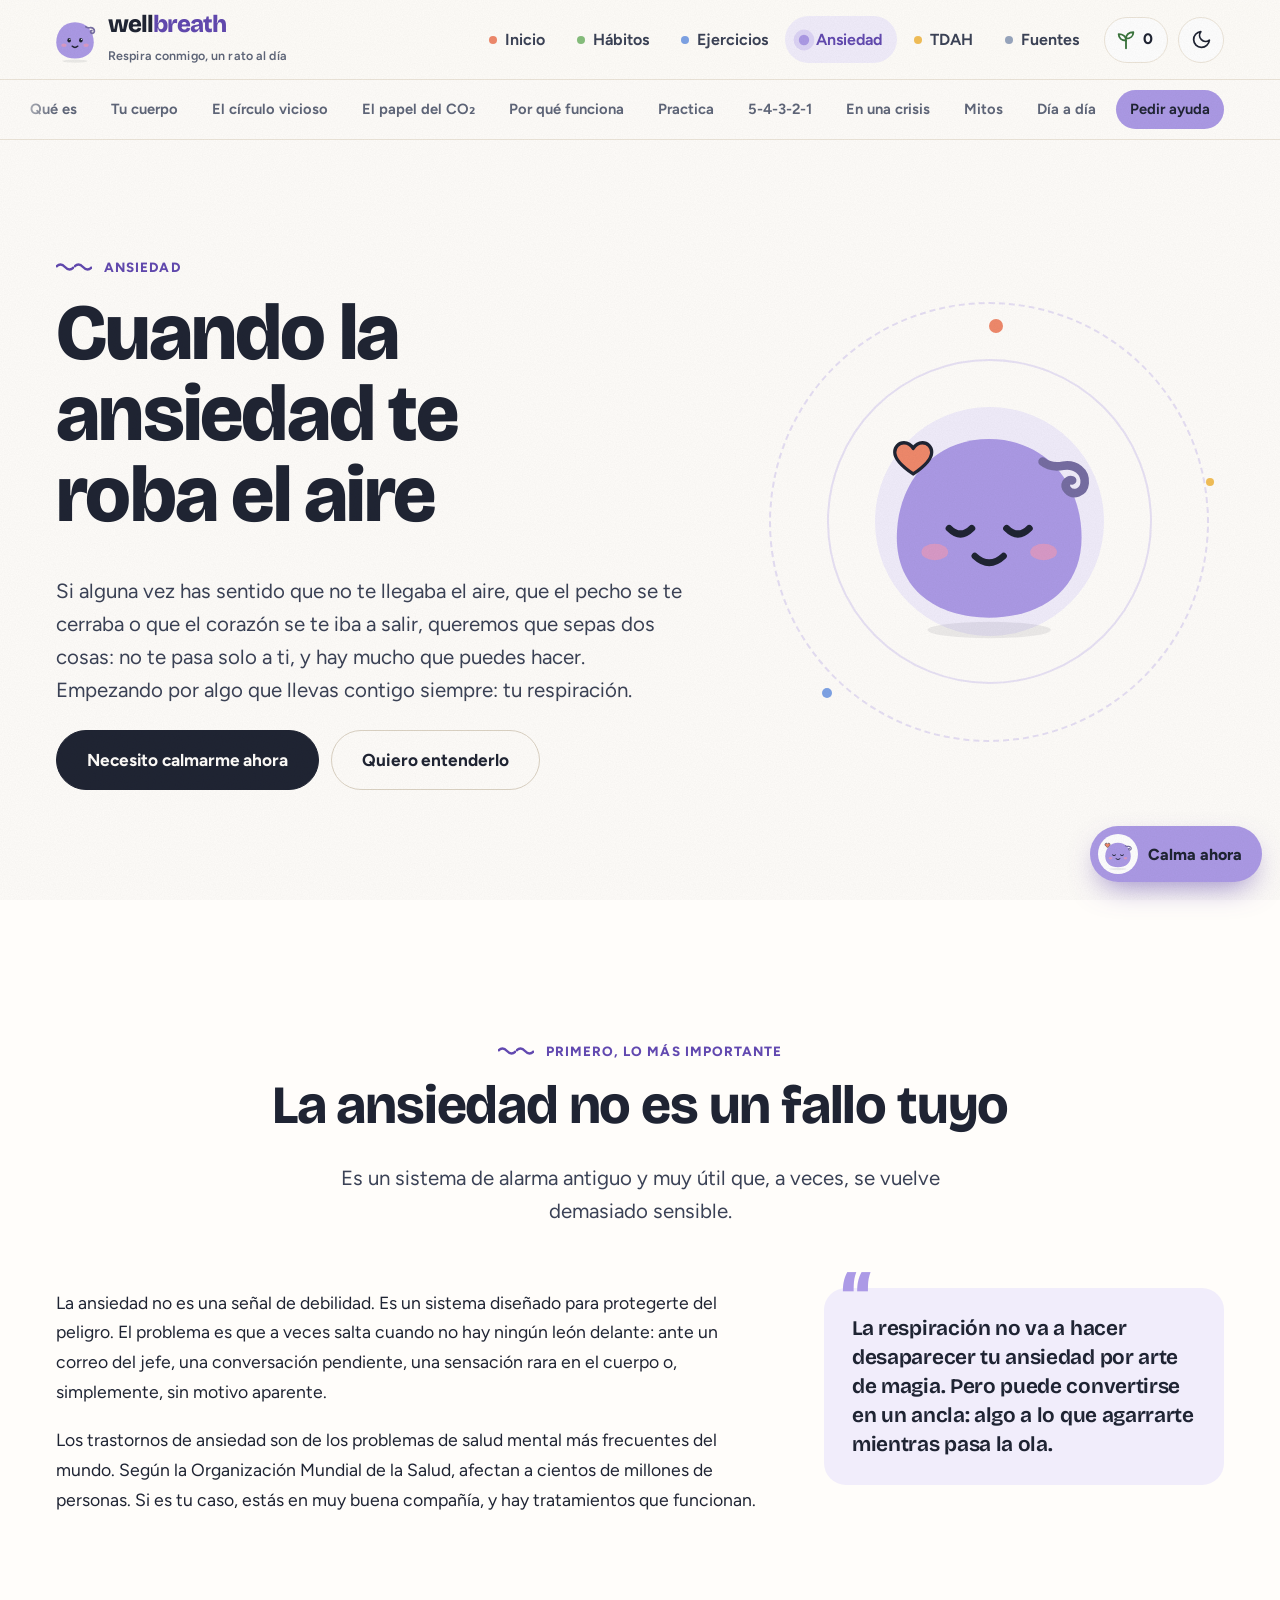
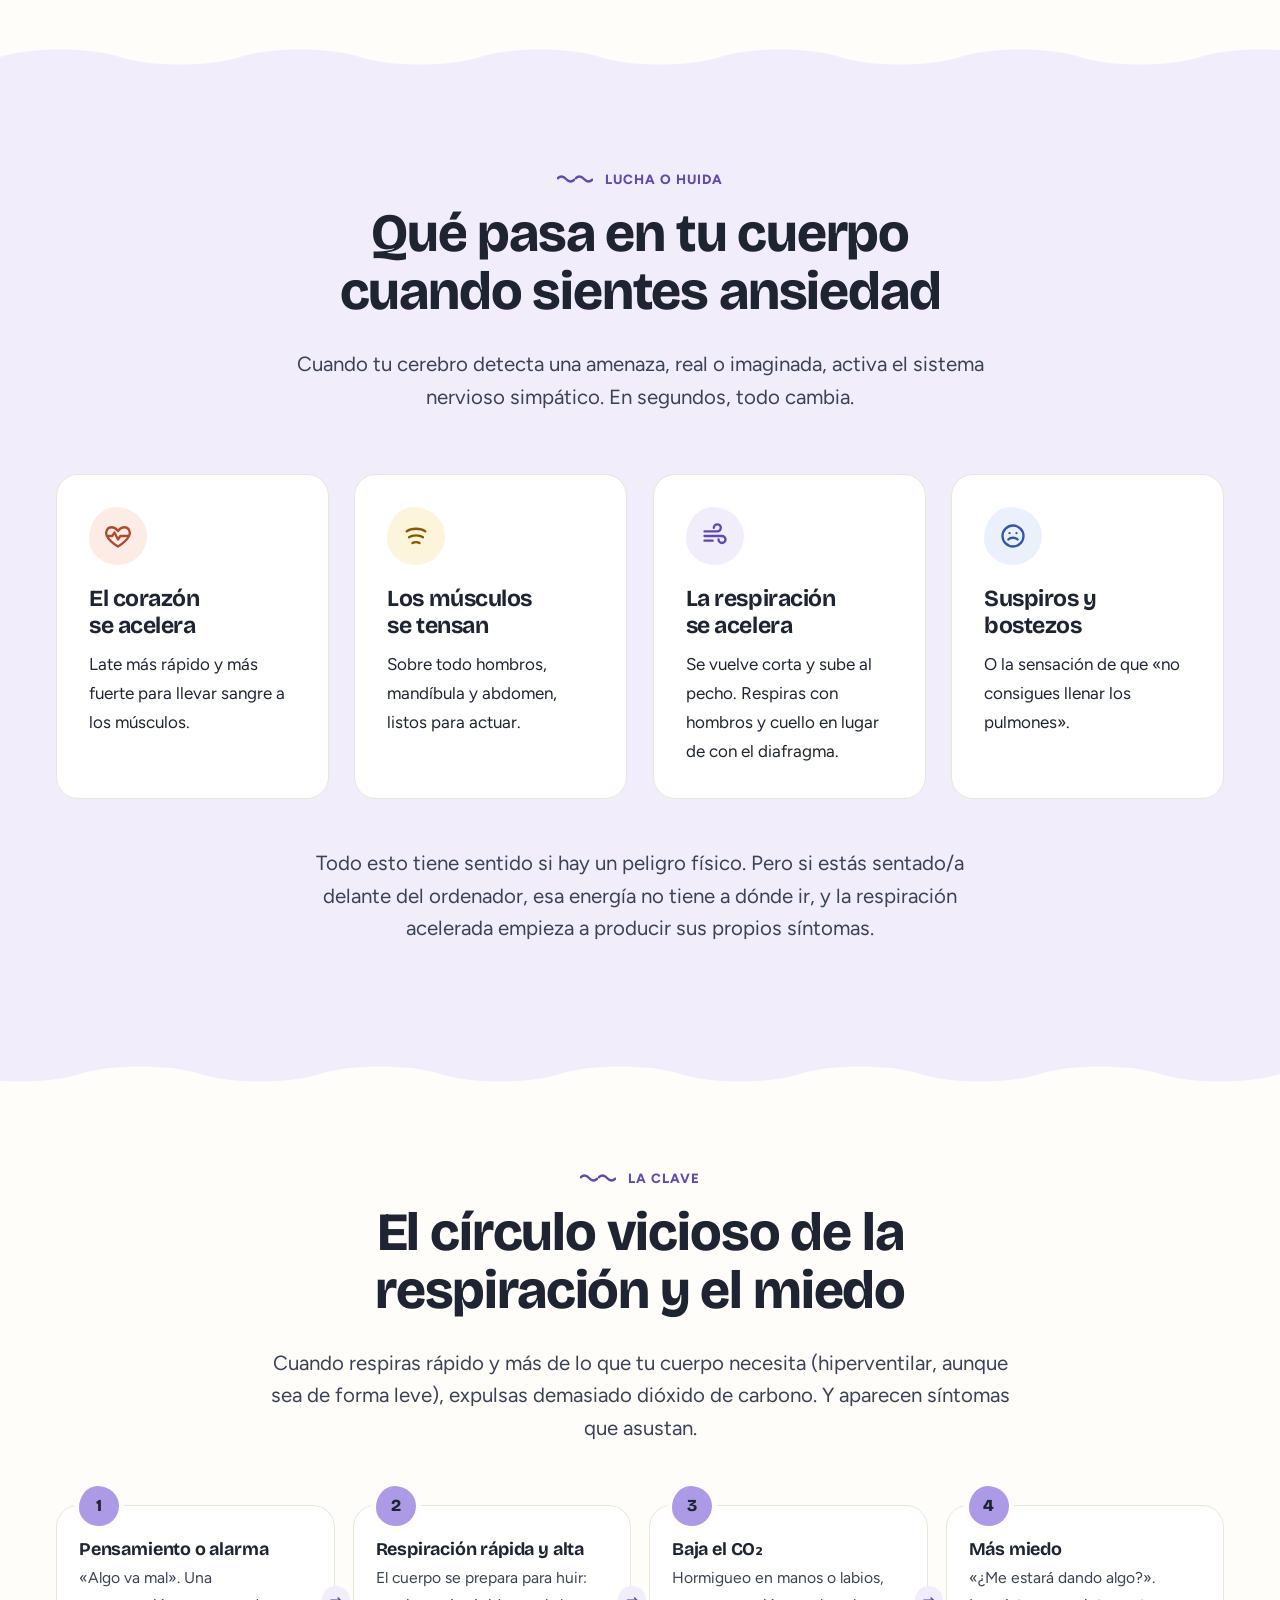
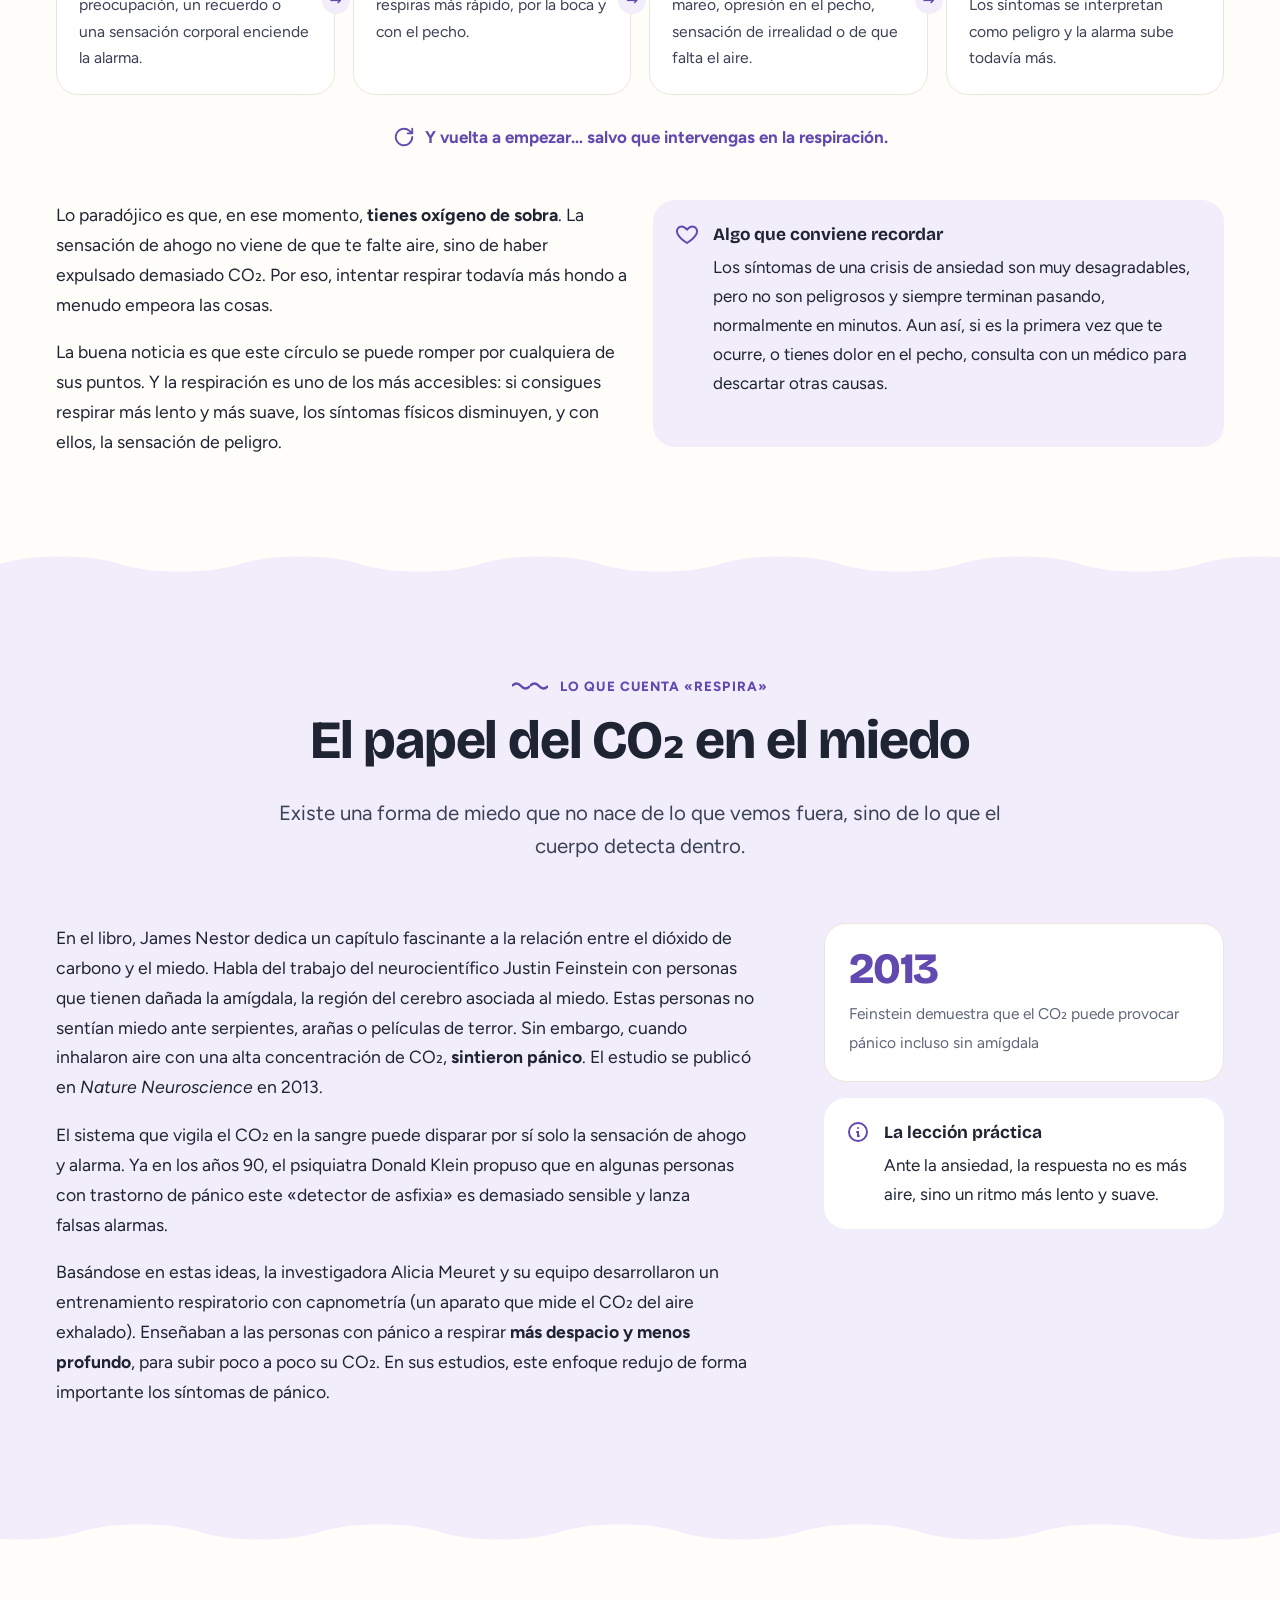
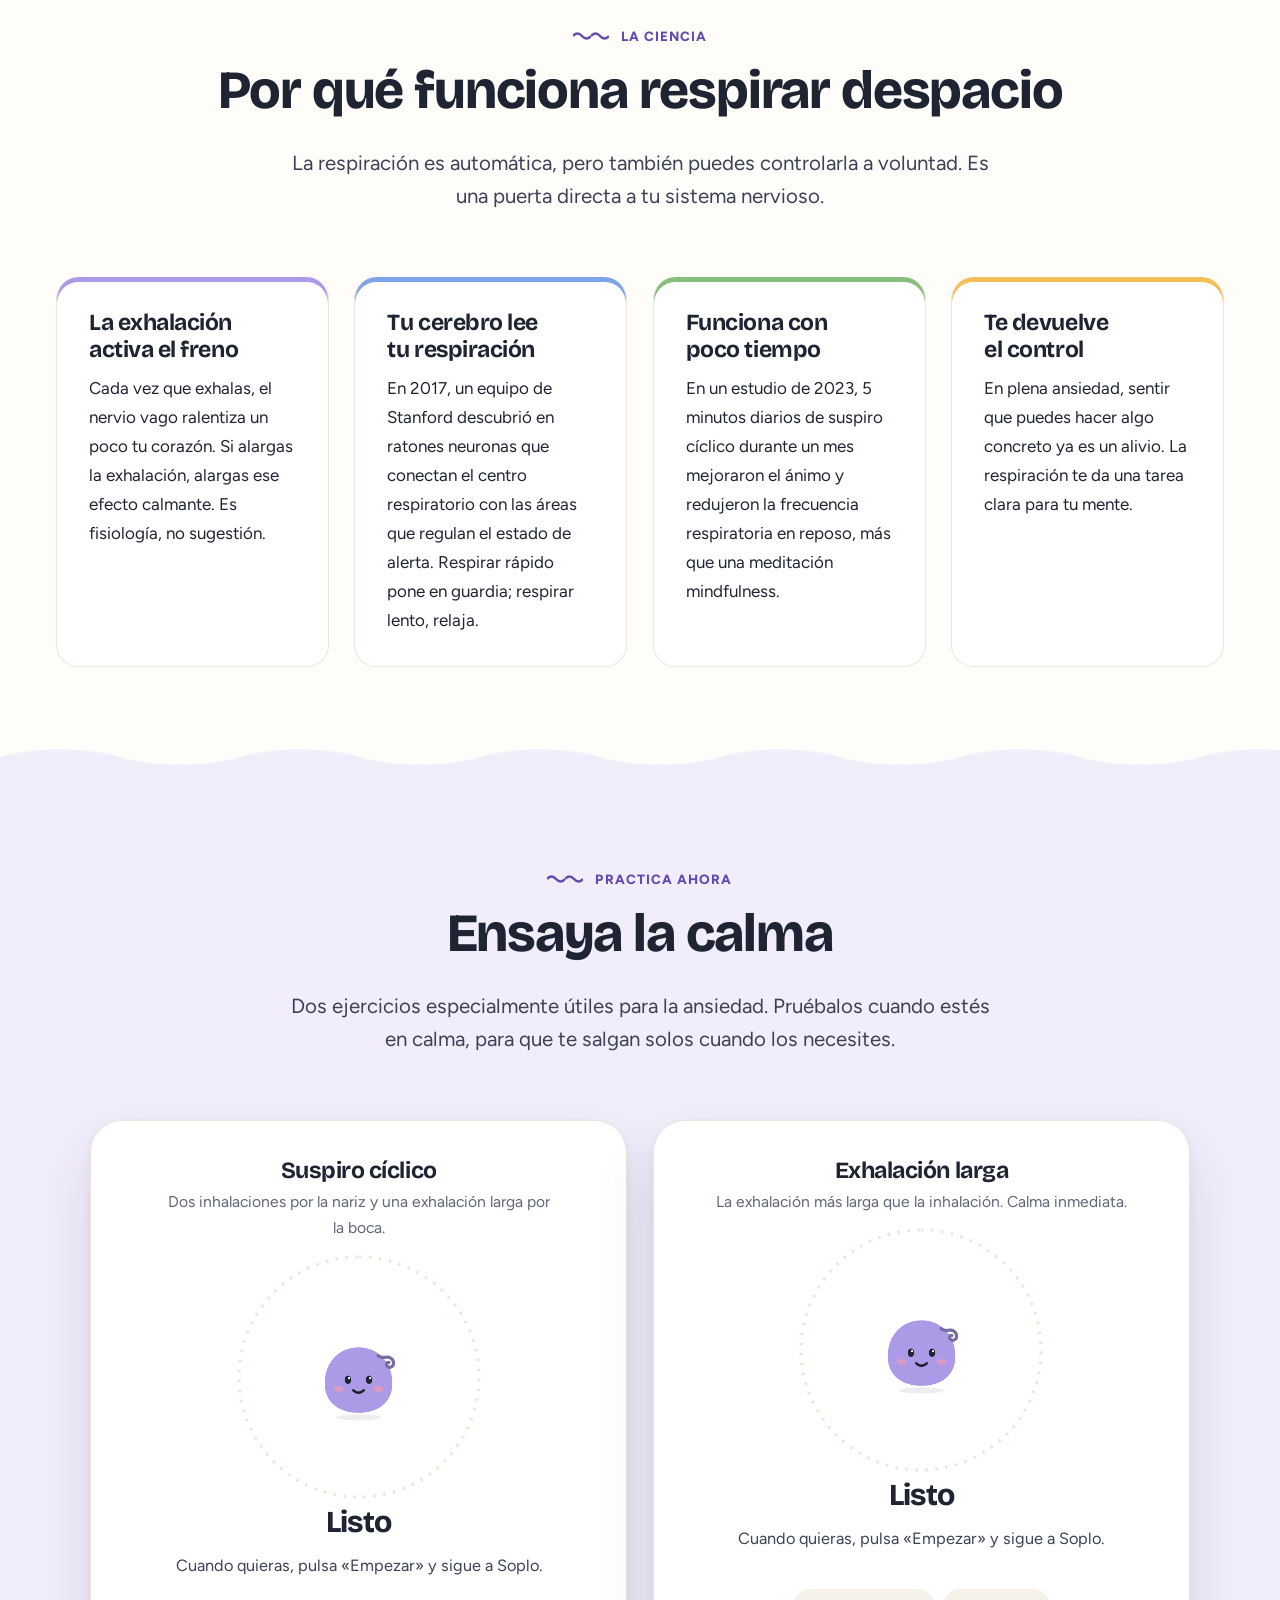
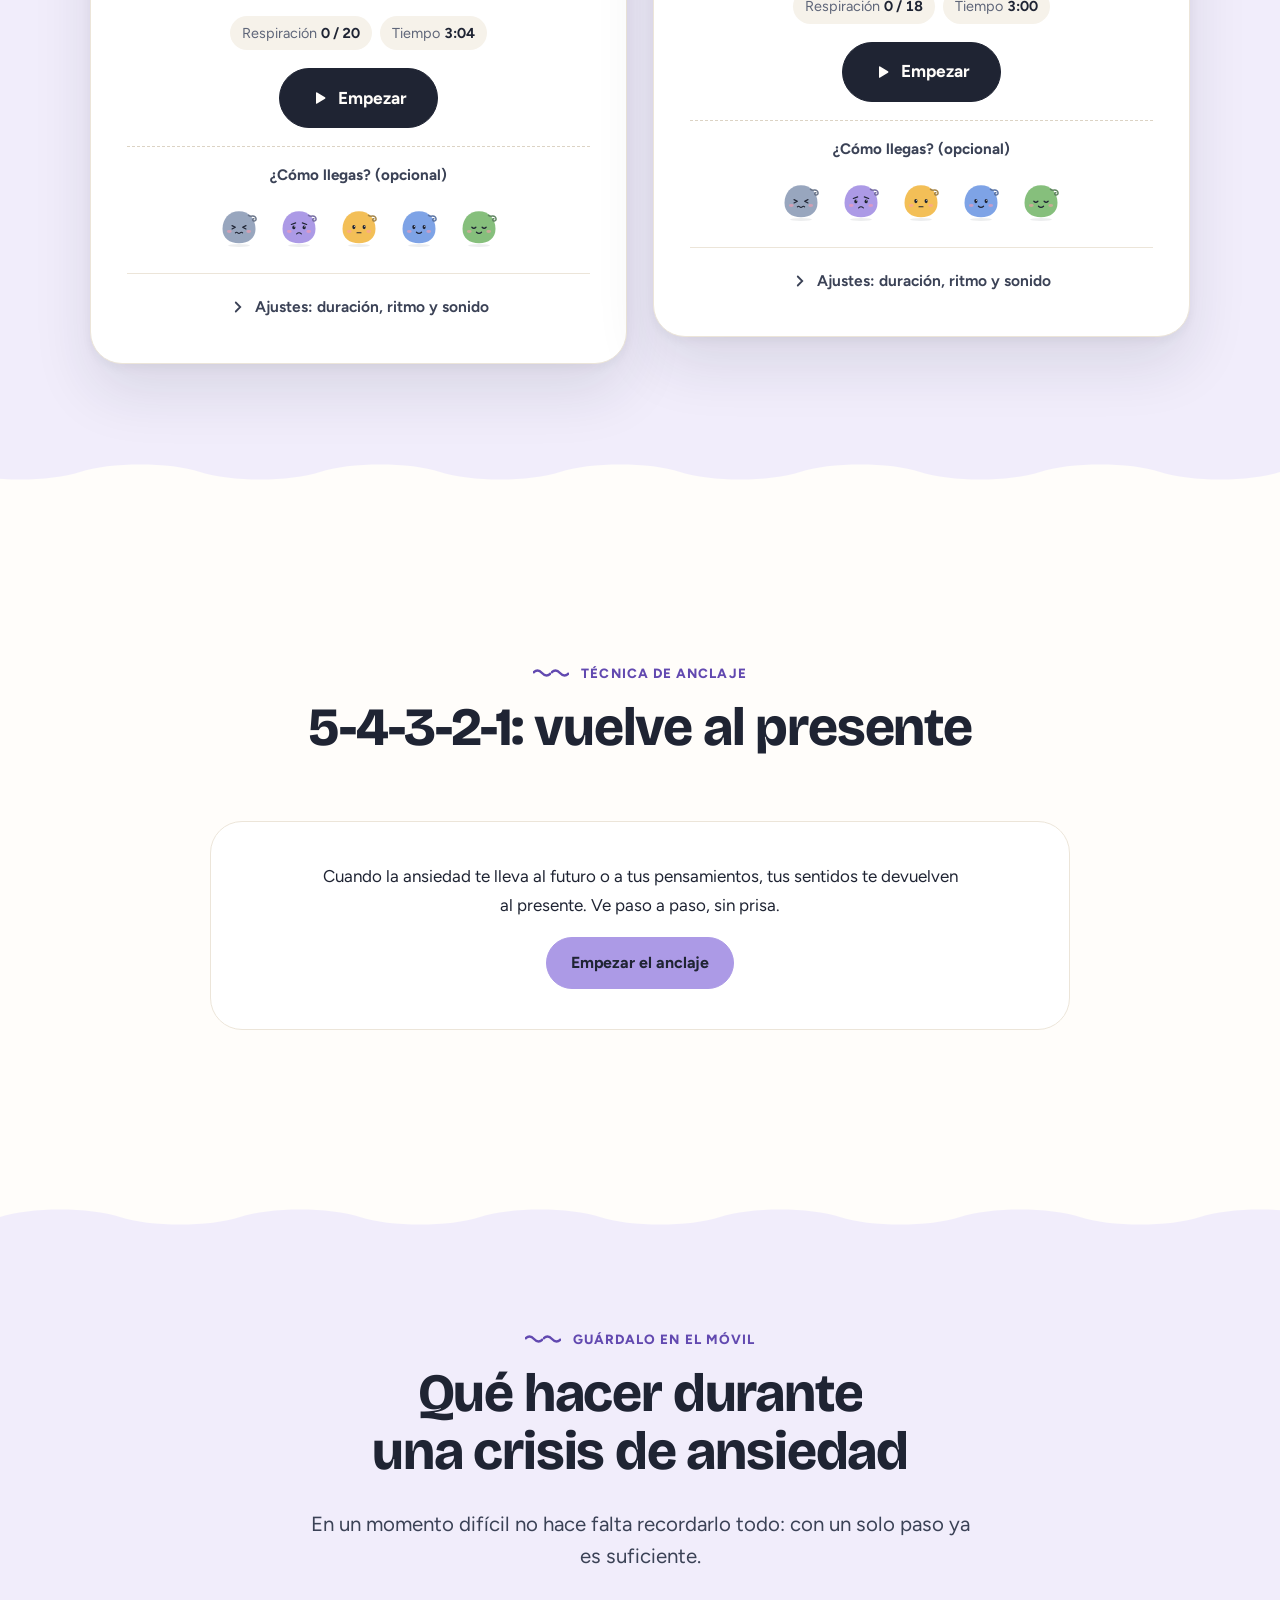
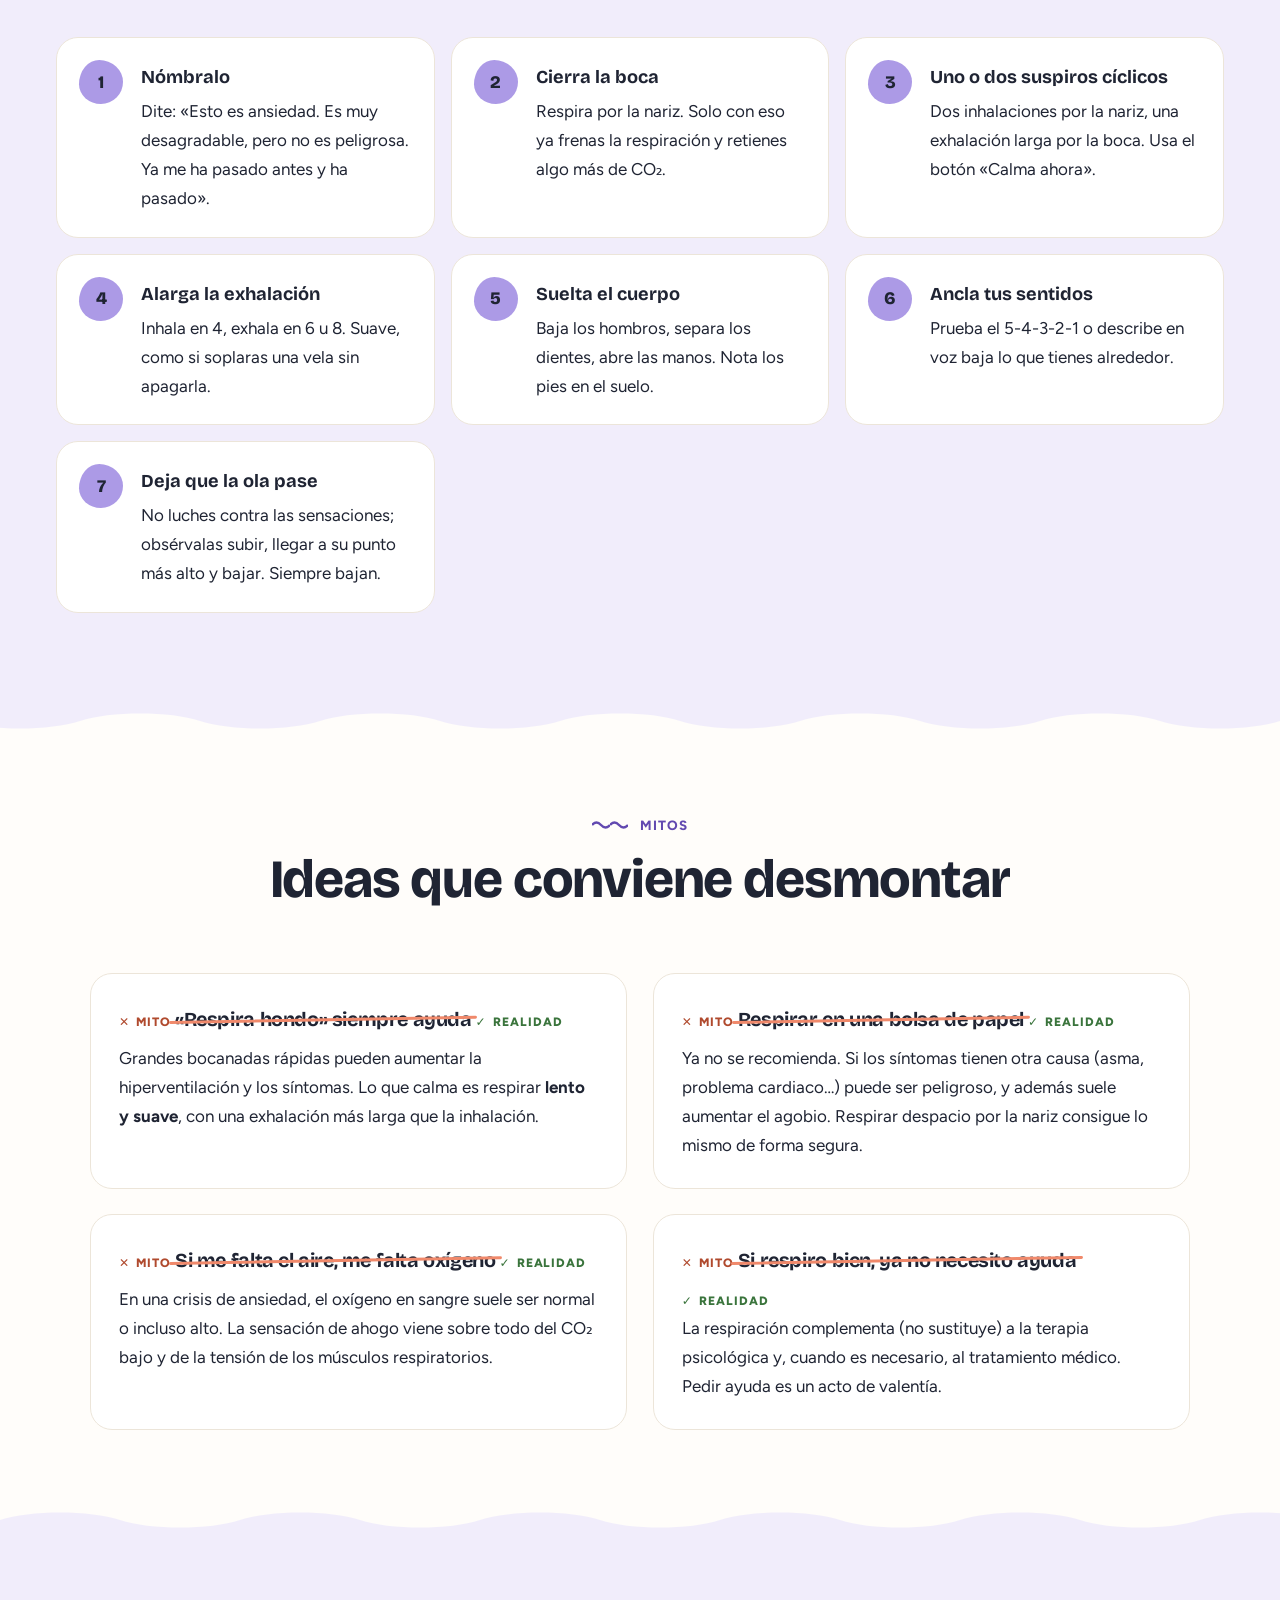
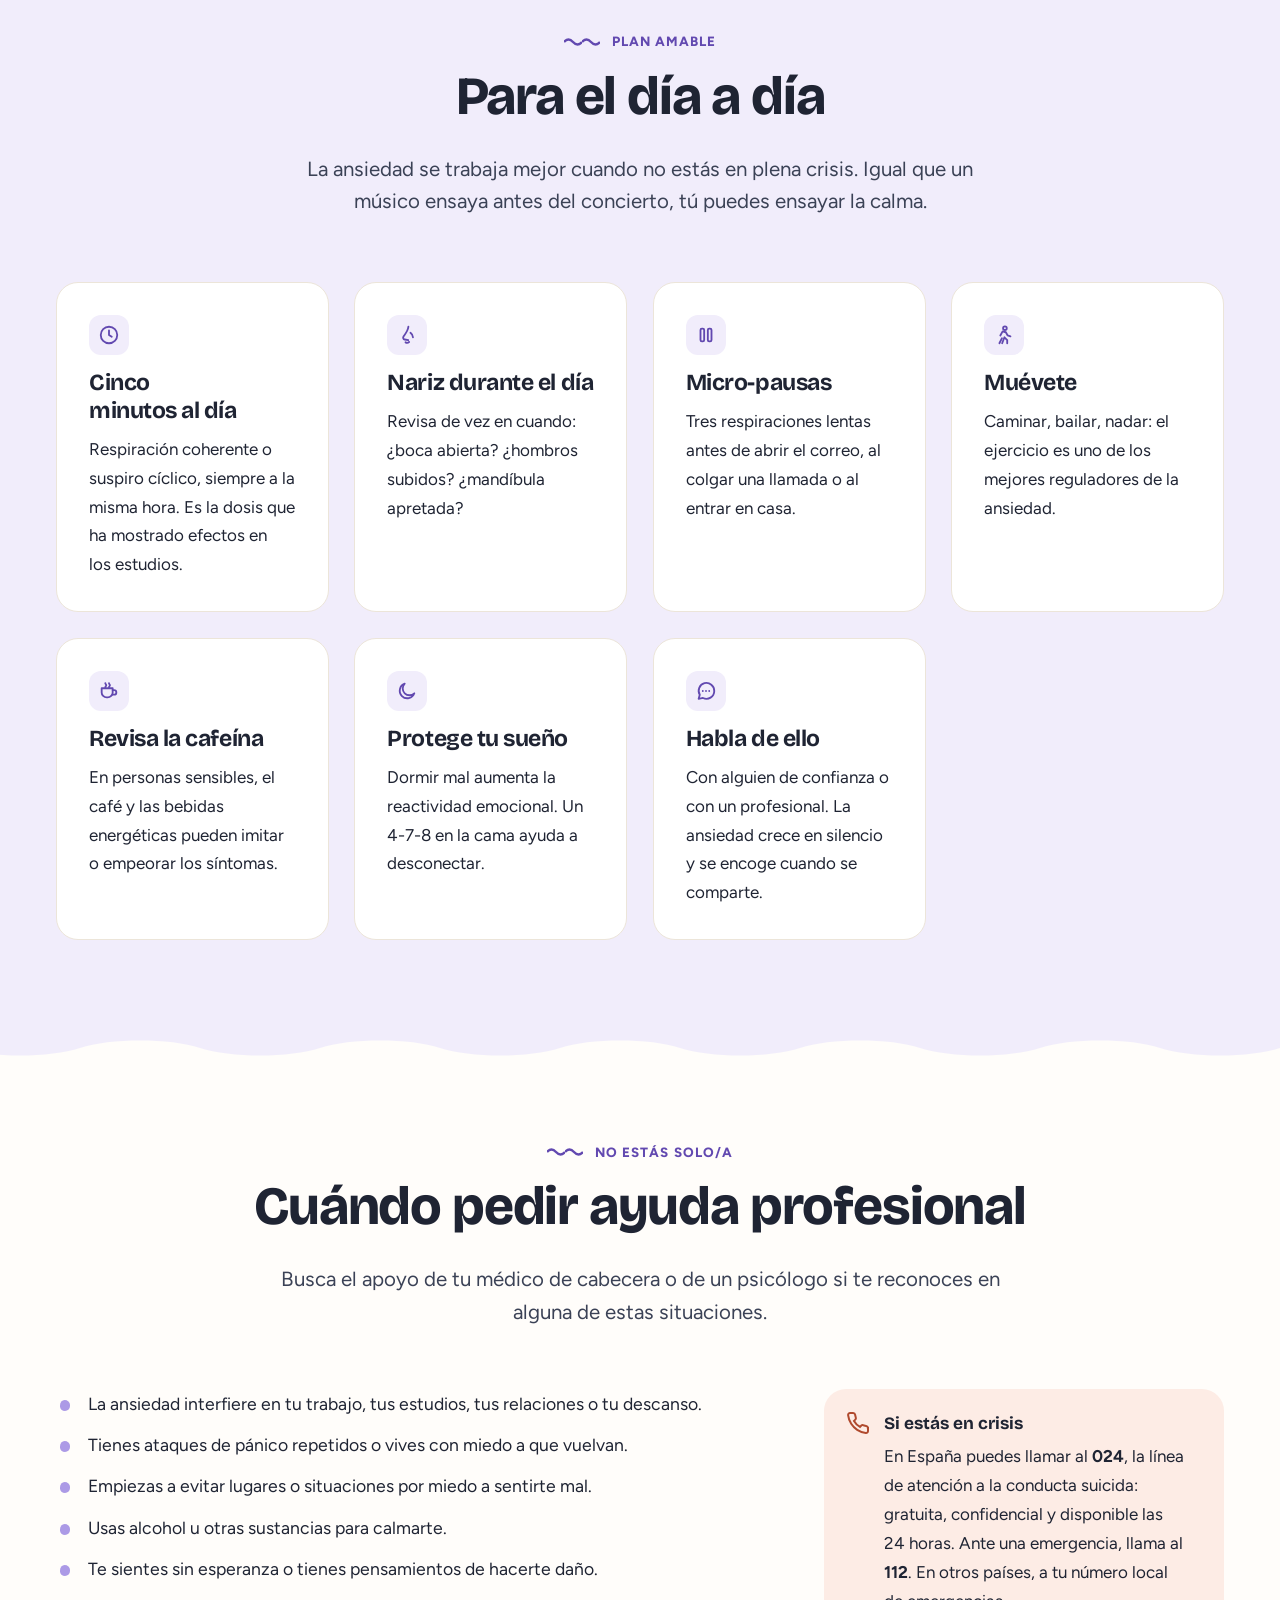
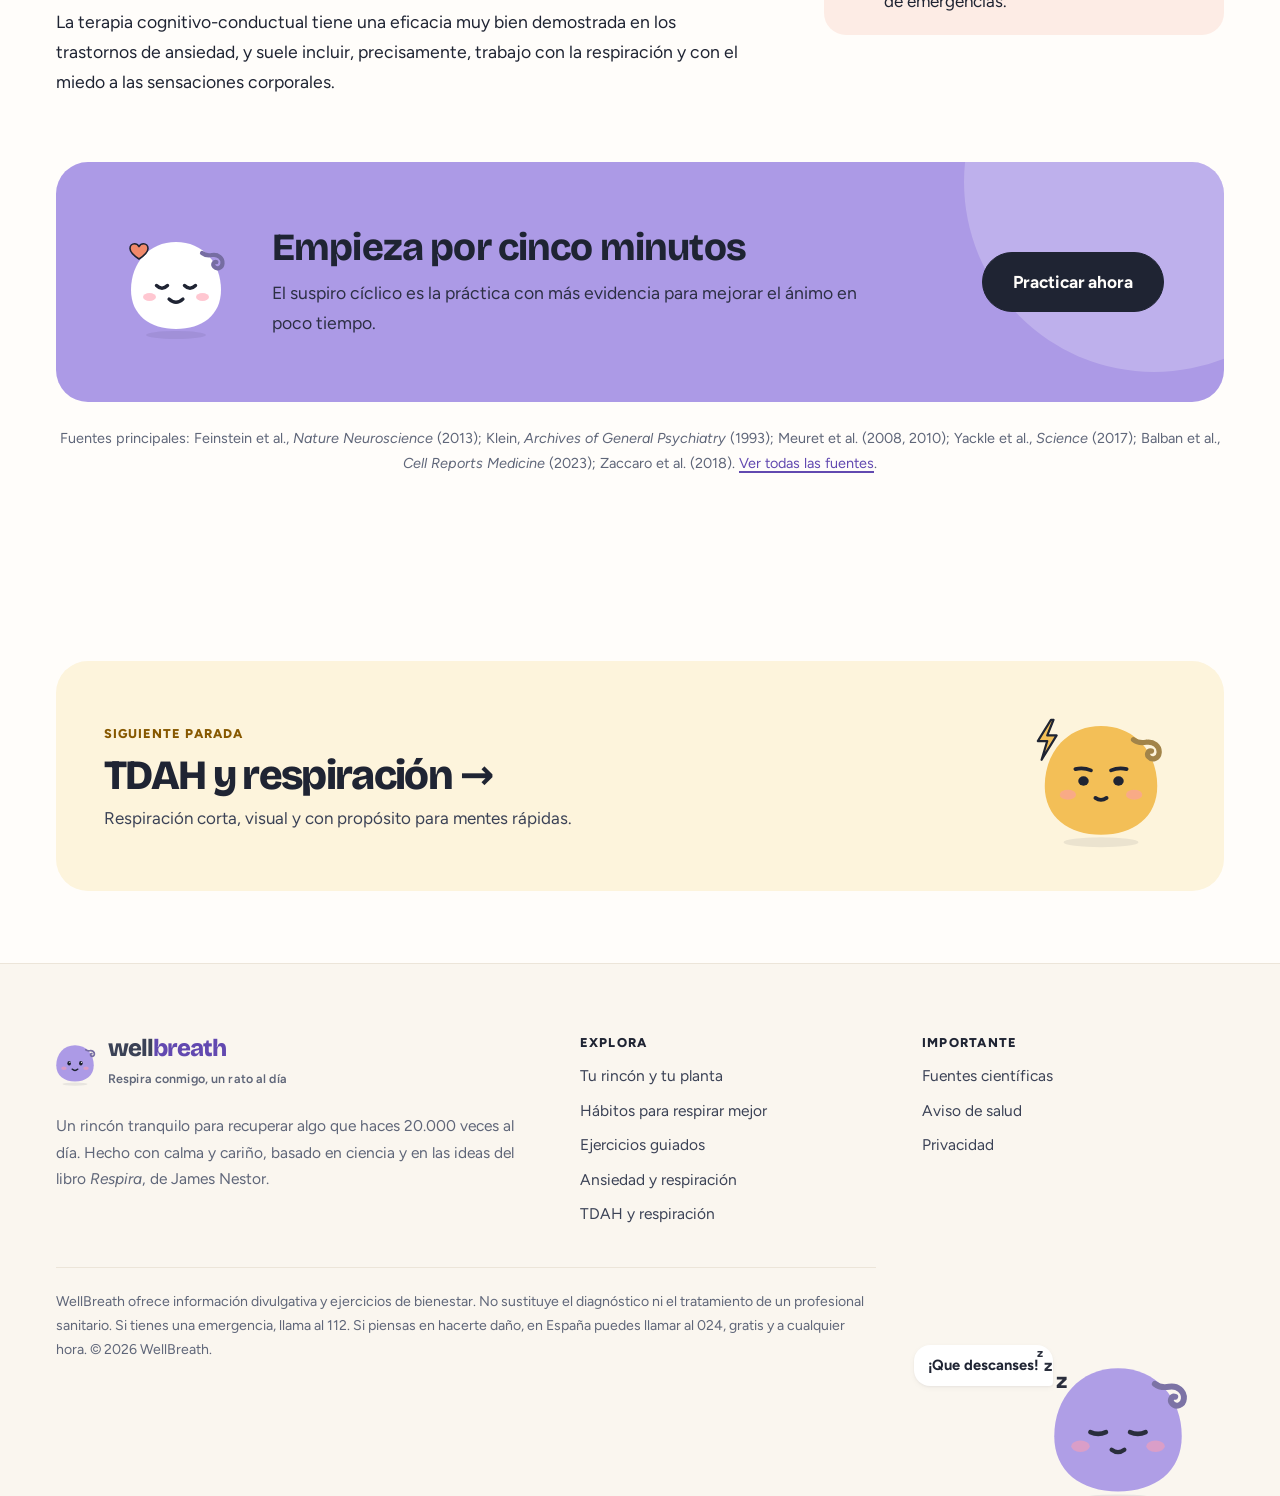
==== commit 274552a0: "Rediseño «Soplo»: mascota-logo, paleta suave y web que cobra vida - Soplo, un soplo de aire con cara" ====
--- a/ansiedad.html
+++ b/ansiedad.html
@@ -3,12 +3,12 @@
 <head>
   <meta charset="utf-8">
   <meta name="viewport" content="width=device-width, initial-scale=1, viewport-fit=cover">
-  <meta name="theme-color" content="#ffffff">
+  <meta name="theme-color" content="#fffdfa">
   <link rel="icon" href="img/favicon.svg" type="image/svg+xml">
   <link rel="manifest" href="manifest.webmanifest">
-  <link rel="preconnect" href="https://fonts.googleapis.com">
-  <link rel="preconnect" href="https://fonts.gstatic.com" crossorigin>
-  <link href="https://fonts.googleapis.com/css2?family=Inter:ital,opsz,wght@0,14..32,400..700;1,14..32,400..600&family=Plus+Jakarta+Sans:wght@600;700;800&display=swap" rel="stylesheet">
+  <link rel="preload" href="fonts/BricolageGrotesque-normal-latin.woff2" as="font" type="font/woff2" crossorigin>
+  <link rel="preload" href="fonts/Figtree-normal-latin.woff2" as="font" type="font/woff2" crossorigin>
+  <link rel="stylesheet" href="css/fonts.css">
   <link rel="stylesheet" href="css/styles.css">
   <script>
     (function () {
@@ -19,32 +19,37 @@
   <title>Ansiedad y respiración · WellBreath</title>
   <meta name="description" content="Por qué la ansiedad te roba el aire, qué pasa en tu cuerpo durante una crisis y cómo usar la respiración para recuperar la calma. Con ejercicios guiados y anclaje 5-4-3-2-1.">
 </head>
-<body class="theme-violet has-chapters">
+<body class="theme-lilac has-chapters">
+  <svg width="0" height="0" style="position:absolute" aria-hidden="true" focusable="false"><symbol id="i-clock" viewBox="0 0 24 24"><circle cx="12" cy="12" r="9"/><path d="M12 7v5l3 2"/></symbol><symbol id="i-nose" viewBox="0 0 24 24"><path d="M13.5 3c-.4 4.2-3.2 7.6-5.3 10.6-.9 1.3-.2 3 1.3 3.3l3.8.8"/><path d="M10.4 20c1.2.7 2.8.6 3.9-.4"/><path d="M15.8 9.5c1.6 1.2 2.6 3 2.7 5"/></symbol><symbol id="i-pause" viewBox="0 0 24 24"><rect x="6" y="5" width="4" height="14" rx="1.5"/><rect x="14" y="5" width="4" height="14" rx="1.5"/></symbol><symbol id="i-walk" viewBox="0 0 24 24"><circle cx="13" cy="4.5" r="2"/><path d="M10 21l2.5-6.5 3 3V21M8 12.5l2.5-4.5 3.5 1 2 3.5 3 1"/><path d="M7 21l2.8-5.5"/></symbol><symbol id="i-coffee" viewBox="0 0 24 24"><path d="M4 9h12v4.5A5.5 5.5 0 0 1 10.5 19h-1A5.5 5.5 0 0 1 4 13.5Z"/><path d="M16 11h1.5a2.5 2.5 0 0 1 0 5H16M8 3.5c0 1 1 1.2 1 2.2S8 7 8 8M12 3.5c0 1 1 1.2 1 2.2S12 7 12 8"/></symbol><symbol id="i-moon" viewBox="0 0 24 24"><path d="M20 14.5A8.2 8.2 0 1 1 9.5 4a6.6 6.6 0 0 0 10.5 10.5Z"/></symbol><symbol id="i-chat" viewBox="0 0 24 24"><path d="M21 12a8.5 8.5 0 0 1-12.3 7.6L4 20.5l1.2-4.4A8.5 8.5 0 1 1 21 12Z"/><path d="M8.5 12h.01M12 12h.01M15.5 12h.01"/></symbol><symbol id="i-eye" viewBox="0 0 24 24"><path d="M2.5 12S6 5.5 12 5.5 21.5 12 21.5 12 18 18.5 12 18.5 2.5 12 2.5 12Z"/><circle cx="12" cy="12" r="3"/></symbol><symbol id="i-hand" viewBox="0 0 24 24"><path d="M8 11V5.5a1.5 1.5 0 0 1 3 0V10m0-.5V4a1.5 1.5 0 0 1 3 0v6m0-.5V5.5a1.5 1.5 0 0 1 3 0V11m0-1V8.5a1.5 1.5 0 0 1 3 0V14a7 7 0 0 1-7 7h-1.2a6 6 0 0 1-4.9-2.6L4 15a1.5 1.5 0 0 1 2.4-1.8L8 15"/></symbol><symbol id="i-repeat" viewBox="0 0 24 24"><path d="M17 2.5l3 3-3 3"/><path d="M4 11.5V10a4.5 4.5 0 0 1 4.5-4.5H20M7 21.5l-3-3 3-3"/><path d="M20 12.5V14a4.5 4.5 0 0 1-4.5 4.5H4"/></symbol><symbol id="i-sparkle" viewBox="0 0 24 24"><path d="M11 3l1.9 5.6L18.5 10.5l-5.6 1.9L11 18l-1.9-5.6L3.5 10.5l5.6-1.9Z"/><path d="M18.5 15.5l.8 2.2 2.2.8-2.2.8-.8 2.2-.8-2.2-2.2-.8 2.2-.8Z"/></symbol><symbol id="i-clip" viewBox="0 0 24 24"><path d="M20.5 11.5l-8.2 8.2a5 5 0 0 1-7.1-7.1l8.6-8.6a3.4 3.4 0 0 1 4.8 4.8l-8.4 8.4a1.8 1.8 0 0 1-2.6-2.6L15 7.2"/></symbol><symbol id="i-light" viewBox="0 0 24 24"><rect x="7" y="2.5" width="10" height="19" rx="3.5"/><circle cx="12" cy="7.5" r="1.6"/><circle cx="12" cy="12" r="1.6"/><circle cx="12" cy="16.5" r="1.6"/></symbol><symbol id="i-phone" viewBox="0 0 24 24"><rect x="6.5" y="2.5" width="11" height="19" rx="2.8"/><path d="M11 18.2h2"/></symbol><symbol id="i-sun" viewBox="0 0 24 24"><circle cx="12" cy="12" r="4"/><path d="M12 2.5v2M12 19.5v2M4.6 4.6 6 6M18 18l1.4 1.4M2.5 12h2M19.5 12h2M4.6 19.4 6 18M18 6l1.4-1.4"/></symbol><symbol id="i-laptop" viewBox="0 0 24 24"><rect x="4" y="5" width="16" height="10.5" rx="1.8"/><path d="M2 19.5h20"/></symbol><symbol id="i-home" viewBox="0 0 24 24"><path d="M3.5 11 12 4.5l8.5 6.5v8.2a1.3 1.3 0 0 1-1.3 1.3H15v-6H9v6H4.8a1.3 1.3 0 0 1-1.3-1.3Z"/></symbol><symbol id="i-sprout" viewBox="0 0 24 24"><path d="M12 21v-8.5"/><path d="M12 12.5C12 8 8.6 5.5 4 5.5c0 4.3 3.3 7 8 7Z"/><path d="M12 10.5c0-4 3-7 8-7 0 4.3-3.2 7-8 7Z"/></symbol><symbol id="i-heart" viewBox="0 0 24 24"><path d="M12 20s-7.2-4.5-9.1-9C1.5 7.7 3.6 4.5 7 4.5c2 0 3.6 1.2 5 3 1.4-1.8 3-3 5-3 3.4 0 5.5 3.2 4.1 6.5C19.2 15.5 12 20 12 20Z"/></symbol><symbol id="i-wind" viewBox="0 0 24 24"><path d="M3 8.5h11a3 3 0 1 0-3-3M3 12.5h15a3 3 0 1 1-3 3M3 16.5h7"/></symbol><symbol id="i-snail" viewBox="0 0 24 24"><path d="M3 18.5h12.5a5.5 5.5 0 1 0-5.5-5.5 2.8 2.8 0 0 0 5.6 0"/><path d="M3 18.5c.2-2 1.2-3.3 2.6-3.8M18.6 9.6l1.6-3.6M16.4 8.6l-.4-3.8"/></symbol><symbol id="i-feather" viewBox="0 0 24 24"><path d="M20.5 3.5C13 3.5 7.5 8 7 15l-3 5.5"/><path d="M7.4 14.5c3.6.2 8-1.4 10-6M11 10.5h6.2"/></symbol><symbol id="i-apple" viewBox="0 0 24 24"><path d="M12 7.5c-1-1.6-2.8-2.4-4.8-1.8C4 6.7 3.8 10.6 4.8 13.6c1 3.2 3 6.9 5.2 6.9 1 0 1.3-.5 2-.5s1 .5 2 .5c2.2 0 4.2-3.7 5.2-6.9 1-3 .8-6.9-2.4-7.9-2-.6-3.8.2-4.8 1.8Z"/><path d="M12 7.5c0-2 .9-3.6 2.8-4.3"/></symbol><symbol id="i-book" viewBox="0 0 24 24"><path d="M4.5 5.5A2.5 2.5 0 0 1 7 3h12.5v15.5H7a2.5 2.5 0 0 0-2.5 2.5Z"/><path d="M4.5 21A2.5 2.5 0 0 1 7 18.5h12.5"/></symbol><symbol id="i-shield" viewBox="0 0 24 24"><path d="M12 3l8 3v6c0 4.8-3.4 8-8 9-4.6-1-8-4.2-8-9V6Z"/><path d="M8.8 12l2.2 2.2 4.4-4.4"/></symbol><symbol id="i-lock" viewBox="0 0 24 24"><rect x="5" y="10.5" width="14" height="10.5" rx="2.4"/><path d="M8 10.5V8a4 4 0 0 1 8 0v2.5"/></symbol><symbol id="i-arrow" viewBox="0 0 24 24"><path d="M5 12h14M13 6l6 6-6 6"/></symbol><symbol id="i-check" viewBox="0 0 24 24"><path d="M5 12.5l4.5 4.5L19 7.5"/></symbol><symbol id="i-bulb" viewBox="0 0 24 24"><path d="M9 18h6M10 21h4M12 3a6 6 0 0 0-4 10.5c.8.8 1 1.6 1 2.5h6c0-.9.2-1.7 1-2.5A6 6 0 0 0 12 3Z"/></symbol><symbol id="i-zap" viewBox="0 0 24 24"><path d="M13 2.5 4.5 14h7l-1 7.5L19 10h-7l1-7.5Z"/></symbol><symbol id="i-target" viewBox="0 0 24 24"><circle cx="12" cy="12" r="9"/><circle cx="12" cy="12" r="5"/><circle cx="12" cy="12" r="1.2"/></symbol><symbol id="i-lungs" viewBox="0 0 24 24"><path d="M12 3.5V12m0 0c-1 1-2.7 1.4-4 1m4-1c1 1 2.7 1.4 4 1"/><path d="M8.5 7C5.4 7 3.5 11 3.5 15c0 3 1.2 5 3.2 5 2.6 0 3.8-2 3.8-5V9"/><path d="M15.5 7c3.1 0 5 4 5 8 0 3-1.2 5-3.2 5-2.6 0-3.8-2-3.8-5V9"/></symbol><symbol id="i-calendar" viewBox="0 0 24 24"><rect x="3.5" y="5" width="17" height="15.5" rx="2.5"/><path d="M3.5 10h17M8 3v4M16 3v4"/></symbol><symbol id="i-smile" viewBox="0 0 24 24"><circle cx="12" cy="12" r="9"/><path d="M8.5 14.5c1 1.2 2.2 1.8 3.5 1.8s2.5-.6 3.5-1.8M9 9.5h.01M15 9.5h.01"/></symbol><symbol id="i-pot" viewBox="0 0 24 24"><path d="M6 12h12l-1.5 8.5H7.5Z"/><path d="M5 9.5h14V12H5zM12 9.5V6m0 0c0-2-1.6-3.2-3.5-3.2 0 1.9 1.5 3.2 3.5 3.2Zm0 0c0-2 1.6-3.2 3.5-3.2 0 1.9-1.5 3.2-3.5 3.2Z"/></symbol></svg>
   <a class="skip-link" href="#main">Saltar al contenido</a>
   <header class="site-header">
     <div class="container header-inner">
       <a class="brand" href="index.html" aria-label="WellBreath, inicio">
-        <img class="brand-mark" src="img/favicon.svg" alt="" width="44" height="44">
-        <span><span class="brand-name">Well<span>Breath</span></span><span class="brand-tag">Respirar bien, vivir mejor</span></span>
+        <span class="brand-mark" data-track-eyes><svg class="soplo" viewBox="0 0 120 120" aria-hidden="true" focusable="false"><g class="soplo-figure"><ellipse class="soplo-shadow" cx="60" cy="113" rx="30" ry="4"/><circle class="soplo-ball" cx="60" cy="64" r="44"/><path class="soplo-body" d="M60 20C87 20 105 41 105 68C105 93 86 107 60 107C34 107 15 93 15 68C15 41 33 20 60 20Z"/><path class="soplo-wisp" d="M96 33c6-1 11 3 10.5 8.5c-.4 4.6-5.6 6.4-8.4 3.2c-1.9-2.2-.2-5.3 2.3-4.6M96 33c-4 .7-7.5 0-10-2"/><g class="soplo-face"><g class="cheeks" fill="#ff9aad"><ellipse cx="33.5" cy="75" rx="6.5" ry="4"/><ellipse cx="86.5" cy="75" rx="6.5" ry="4"/></g><g class="soplo-eyes"><g class="e-open"><ellipse cx="46" cy="63" rx="4.3" ry="5.6" fill="#1f2433"/><ellipse cx="74" cy="63" rx="4.3" ry="5.6" fill="#1f2433"/><circle cx="47.6" cy="60.8" r="1.4" fill="#fff"/><circle cx="75.6" cy="60.8" r="1.4" fill="#fff"/></g></g><path class="m-smile" d="M53 77Q60 83.5 67 77" fill="none" stroke="#1f2433" stroke-width="3.2" stroke-linecap="round"/></g></g></svg></span>
+        <span><span class="brand-name">well<span>breath</span></span><span class="brand-tag">Respira conmigo, un rato al día</span></span>
       </a>
       <nav class="main-nav" id="main-nav" aria-label="Principal">
         <ul>
-          <li><a href="index.html">Inicio</a></li>
-          <li><a href="habitos.html">Hábitos</a></li>
-          <li><a href="ejercicios.html">Ejercicios</a></li>
-          <li><a href="ansiedad.html" aria-current="page">Ansiedad</a></li>
-          <li><a href="tdah.html">TDAH</a></li>
-          <li><a href="fuentes.html">Fuentes</a></li>
+          <li><a class="c-coral" href="index.html"><span class="nav-dot" aria-hidden="true"></span><span class="nav-soplo" data-soplo="hello" data-color="coral" aria-hidden="true"></span>Inicio</a></li>
+          <li><a class="c-leaf" href="habitos.html"><span class="nav-dot" aria-hidden="true"></span><span class="nav-soplo" data-soplo="calm" data-color="leaf" data-acc="sprout" aria-hidden="true"></span>Hábitos</a></li>
+          <li><a class="c-sky" href="ejercicios.html"><span class="nav-dot" aria-hidden="true"></span><span class="nav-soplo" data-soplo="blow" data-color="sky" aria-hidden="true"></span>Ejercicios</a></li>
+          <li><a class="c-lilac" href="ansiedad.html" aria-current="page"><span class="nav-dot" aria-hidden="true"></span><span class="nav-soplo" data-soplo="calm" data-color="lilac" data-acc="heart" aria-hidden="true"></span>Ansiedad</a></li>
+          <li><a class="c-honey" href="tdah.html"><span class="nav-dot" aria-hidden="true"></span><span class="nav-soplo" data-soplo="focused" data-color="honey" data-acc="spark" aria-hidden="true"></span>TDAH</a></li>
+          <li><a class="c-slate" href="fuentes.html"><span class="nav-dot" aria-hidden="true"></span><span class="nav-soplo" data-soplo="calm" data-color="slate" data-acc="glasses" aria-hidden="true"></span>Fuentes</a></li>
         </ul>
       </nav>
+      <a class="nook-pill" href="index.html#rincon" aria-label="Tu rincón: tu planta y tu racha de días">
+        <svg class="ico" aria-hidden="true"><use href="#i-sprout"/></svg><span data-streak>0</span>
+      </a>
       <button type="button" class="icon-btn theme-toggle" aria-label="Cambiar tema claro u oscuro">
         <svg class="icon-moon" viewBox="0 0 24 24" fill="none" stroke="currentColor" stroke-width="2" stroke-linecap="round" stroke-linejoin="round" aria-hidden="true"><path d="M21 12.8A9 9 0 1 1 11.2 3a7 7 0 0 0 9.8 9.8Z"/></svg>
         <svg class="icon-sun" viewBox="0 0 24 24" fill="none" stroke="currentColor" stroke-width="2" stroke-linecap="round" aria-hidden="true"><circle cx="12" cy="12" r="4.5"/><path d="M12 2v2m0 16v2M4.9 4.9l1.4 1.4m11.4 11.4 1.4 1.4M2 12h2m16 0h2M4.9 19.1l1.4-1.4M17.7 6.3l1.4-1.4"/></svg>
       </button>
       <button type="button" class="icon-btn nav-toggle" aria-controls="main-nav" aria-expanded="false" aria-label="Abrir menú">
-        <svg viewBox="0 0 24 24" fill="none" stroke="currentColor" stroke-width="2.2" stroke-linecap="round" aria-hidden="true"><path d="M4 7h16M4 12h16M4 17h16"/></svg>
+        <span class="bars" aria-hidden="true"><span></span><span></span><span></span></span>
       </button>
     </div>
+    <span class="scroll-progress" aria-hidden="true"></span>
   </header>
 
   <nav class="chapter-nav" aria-label="Capítulos de la página">
@@ -67,7 +72,7 @@
     <section class="screen tint page-hero">
       <div class="container hero-grid">
         <div class="stagger">
-          <span class="eyebrow"><span class="dot"></span>Ansiedad</span>
+          <span class="kicker">Ansiedad</span>
           <h1>Cuando la ansiedad te roba el aire</h1>
           <p class="lead">Si alguna vez has sentido que no te llegaba el aire, que el pecho se te cerraba o que el corazón se te iba a salir, queremos que sepas dos cosas: no te pasa solo a ti, y hay mucho que puedes hacer. Empezando por algo que llevas contigo siempre: tu respiración.</p>
           <div class="btn-row mt-2">
@@ -75,9 +80,10 @@
             <a class="btn btn-ghost btn-lg" href="#entender">Quiero entenderlo</a>
           </div>
         </div>
-        <div class="hero-visual reveal" aria-hidden="true">
-          <span class="ring r1"></span><span class="ring r2"></span><span class="ring r3"></span>
-          <span class="core"><span>Calma</span></span>
+        <div class="hero-mascot reveal" aria-hidden="true">
+          <span class="ring r1"></span><span class="ring r2"></span><span class="disc"></span>
+          <div class="orbit"><span class="c-coral"></span><span class="c-sky"></span><span class="c-honey"></span></div>
+          <div class="mascot" data-soplo="calm" data-color="lilac" data-acc="heart" data-track-eyes></div>
         </div>
       </div>
     </section>
@@ -86,8 +92,8 @@
     <section class="screen" id="entender">
       <div class="container">
         <div class="chapter-head reveal">
-          <span class="eyebrow"><span class="dot"></span>Primero, lo más importante</span>
-          <h2>La ansiedad no es un fallo tuyo</h2>
+          <span class="kicker">Primero, lo más importante</span>
+          <h2 data-split>La ansiedad no es un fallo tuyo</h2>
           <p class="lead">Es un sistema de alarma antiguo y muy útil que, a veces, se vuelve demasiado sensible.</p>
         </div>
         <div class="chapter-body">
@@ -106,15 +112,15 @@
     <section class="screen alt" id="cuerpo">
       <div class="container">
         <div class="chapter-head reveal">
-          <span class="eyebrow"><span class="dot"></span>Lucha o huida</span>
-          <h2>Qué pasa en tu cuerpo cuando sientes ansiedad</h2>
+          <span class="kicker">Lucha o huida</span>
+          <h2 data-split>Qué pasa en tu cuerpo cuando sientes ansiedad</h2>
           <p class="lead">Cuando tu cerebro detecta una amenaza, real o imaginada, activa el sistema nervioso simpático. En segundos, todo cambia.</p>
         </div>
         <div class="grid grid-4 stagger">
-          <div class="card c-red"><div class="card-icon c-red"><svg viewBox="0 0 24 24" fill="none" stroke="currentColor" stroke-width="2" stroke-linecap="round" stroke-linejoin="round" aria-hidden="true"><path d="M12 21s-7.5-4.6-9.6-9.3C.9 8.2 3 4.5 6.6 4.5c2.1 0 3.9 1.3 5.4 3.2 1.5-1.9 3.3-3.2 5.4-3.2 3.6 0 5.7 3.7 4.2 7.2C19.5 16.4 12 21 12 21Z"/><path d="M3 12h4l2-3 3 6 2-3h7"/></svg></div><h3>El corazón se acelera</h3><p>Late más rápido y más fuerte para llevar sangre a los músculos.</p></div>
-          <div class="card c-yellow"><div class="card-icon c-yellow"><svg viewBox="0 0 24 24" fill="none" stroke="currentColor" stroke-width="2" stroke-linecap="round" aria-hidden="true"><path d="M4 8c4-3 12-3 16 0M6 13c3-2 9-2 12 0M9 18c1.5-1 4.5-1 6 0"/></svg></div><h3>Los músculos se tensan</h3><p>Sobre todo hombros, mandíbula y abdomen, listos para actuar.</p></div>
-          <div class="card c-violet"><div class="card-icon c-violet"><svg viewBox="0 0 24 24" fill="none" stroke="currentColor" stroke-width="2" stroke-linecap="round" aria-hidden="true"><path d="M3 8h11a3 3 0 1 0-3-3M3 12h15a3 3 0 1 1-3 3M3 16h7"/></svg></div><h3>La respiración se acelera</h3><p>Se vuelve corta y sube al pecho. Respiras con hombros y cuello en lugar de con el diafragma.</p></div>
-          <div class="card c-blue"><div class="card-icon c-blue"><svg viewBox="0 0 24 24" fill="none" stroke="currentColor" stroke-width="2" stroke-linecap="round" aria-hidden="true"><circle cx="12" cy="12" r="9"/><path d="M8 15c1-1 2.3-1.5 4-1.5s3 .5 4 1.5M9 9.5h.01M15 9.5h.01"/></svg></div><h3>Suspiros y bostezos</h3><p>O la sensación de que «no consigues llenar los pulmones».</p></div>
+          <div class="card c-coral"><div class="card-icon c-coral"><svg viewBox="0 0 24 24" fill="none" stroke="currentColor" stroke-width="2" stroke-linecap="round" stroke-linejoin="round" aria-hidden="true"><path d="M12 21s-7.5-4.6-9.6-9.3C.9 8.2 3 4.5 6.6 4.5c2.1 0 3.9 1.3 5.4 3.2 1.5-1.9 3.3-3.2 5.4-3.2 3.6 0 5.7 3.7 4.2 7.2C19.5 16.4 12 21 12 21Z"/><path d="M3 12h4l2-3 3 6 2-3h7"/></svg></div><h3>El corazón se acelera</h3><p>Late más rápido y más fuerte para llevar sangre a los músculos.</p></div>
+          <div class="card c-honey"><div class="card-icon c-honey"><svg viewBox="0 0 24 24" fill="none" stroke="currentColor" stroke-width="2" stroke-linecap="round" aria-hidden="true"><path d="M4 8c4-3 12-3 16 0M6 13c3-2 9-2 12 0M9 18c1.5-1 4.5-1 6 0"/></svg></div><h3>Los músculos se tensan</h3><p>Sobre todo hombros, mandíbula y abdomen, listos para actuar.</p></div>
+          <div class="card c-lilac"><div class="card-icon c-lilac"><svg viewBox="0 0 24 24" fill="none" stroke="currentColor" stroke-width="2" stroke-linecap="round" aria-hidden="true"><path d="M3 8h11a3 3 0 1 0-3-3M3 12h15a3 3 0 1 1-3 3M3 16h7"/></svg></div><h3>La respiración se acelera</h3><p>Se vuelve corta y sube al pecho. Respiras con hombros y cuello en lugar de con el diafragma.</p></div>
+          <div class="card c-sky"><div class="card-icon c-sky"><svg viewBox="0 0 24 24" fill="none" stroke="currentColor" stroke-width="2" stroke-linecap="round" aria-hidden="true"><circle cx="12" cy="12" r="9"/><path d="M8 15c1-1 2.3-1.5 4-1.5s3 .5 4 1.5M9 9.5h.01M15 9.5h.01"/></svg></div><h3>Suspiros y bostezos</h3><p>O la sensación de que «no consigues llenar los pulmones».</p></div>
         </div>
         <p class="lead center max-720 mt-3 reveal">Todo esto tiene sentido si hay un peligro físico. Pero si estás sentado/a delante del ordenador, esa energía no tiene a dónde ir, y la respiración acelerada empieza a producir sus propios síntomas.</p>
       </div>
@@ -124,8 +130,8 @@
     <section class="screen" id="circulo">
       <div class="container">
         <div class="chapter-head reveal">
-          <span class="eyebrow"><span class="dot"></span>La clave</span>
-          <h2>El círculo vicioso de la respiración y el miedo</h2>
+          <span class="kicker">La clave</span>
+          <h2 data-split>El círculo vicioso de la respiración y el miedo</h2>
           <p class="lead">Cuando respiras rápido y más de lo que tu cuerpo necesita (hiperventilar, aunque sea de forma leve), expulsas demasiado dióxido de carbono. Y aparecen síntomas que asustan.</p>
         </div>
         <div class="loop stagger" role="list" aria-label="El círculo vicioso de la ansiedad">
@@ -167,8 +173,8 @@
     <section class="screen alt" id="co2">
       <div class="container">
         <div class="chapter-head reveal">
-          <span class="eyebrow"><span class="dot"></span>Lo que cuenta «Respira»</span>
-          <h2>El papel del CO₂ en el miedo</h2>
+          <span class="kicker">Lo que cuenta «Respira»</span>
+          <h2 data-split>El papel del CO₂ en el miedo</h2>
           <p class="lead">Existe una forma de miedo que no nace de lo que vemos fuera, sino de lo que el cuerpo detecta dentro.</p>
         </div>
         <div class="chapter-body">
@@ -192,15 +198,15 @@
     <section class="screen" id="por-que">
       <div class="container">
         <div class="section-head reveal">
-          <span class="eyebrow"><span class="dot"></span>La ciencia</span>
-          <h2>Por qué funciona respirar despacio</h2>
+          <span class="kicker">La ciencia</span>
+          <h2 data-split>Por qué funciona respirar despacio</h2>
           <p class="lead">La respiración es automática, pero también puedes controlarla a voluntad. Es una puerta directa a tu sistema nervioso.</p>
         </div>
         <div class="grid grid-4 stagger">
-          <div class="card lift top-bar c-violet"><h3>La exhalación activa el freno</h3><p>Cada vez que exhalas, el nervio vago ralentiza un poco tu corazón. Si alargas la exhalación, alargas ese efecto calmante. Es fisiología, no sugestión.</p></div>
-          <div class="card lift top-bar c-blue"><h3>Tu cerebro lee tu respiración</h3><p>En 2017, un equipo de Stanford descubrió en ratones neuronas que conectan el centro respiratorio con las áreas que regulan el estado de alerta. Respirar rápido pone en guardia; respirar lento, relaja.</p></div>
-          <div class="card lift top-bar c-green"><h3>Funciona con poco tiempo</h3><p>En un estudio de 2023, 5 minutos diarios de suspiro cíclico durante un mes mejoraron el ánimo y redujeron la frecuencia respiratoria en reposo, más que una meditación mindfulness.</p></div>
-          <div class="card lift top-bar c-yellow"><h3>Te devuelve el control</h3><p>En plena ansiedad, sentir que puedes hacer algo concreto ya es un alivio. La respiración te da una tarea clara para tu mente.</p></div>
+          <div class="card lift top-bar c-lilac"><h3>La exhalación activa el freno</h3><p>Cada vez que exhalas, el nervio vago ralentiza un poco tu corazón. Si alargas la exhalación, alargas ese efecto calmante. Es fisiología, no sugestión.</p></div>
+          <div class="card lift top-bar c-sky"><h3>Tu cerebro lee tu respiración</h3><p>En 2017, un equipo de Stanford descubrió en ratones neuronas que conectan el centro respiratorio con las áreas que regulan el estado de alerta. Respirar rápido pone en guardia; respirar lento, relaja.</p></div>
+          <div class="card lift top-bar c-leaf"><h3>Funciona con poco tiempo</h3><p>En un estudio de 2023, 5 minutos diarios de suspiro cíclico durante un mes mejoraron el ánimo y redujeron la frecuencia respiratoria en reposo, más que una meditación mindfulness.</p></div>
+          <div class="card lift top-bar c-honey"><h3>Te devuelve el control</h3><p>En plena ansiedad, sentir que puedes hacer algo concreto ya es un alivio. La respiración te da una tarea clara para tu mente.</p></div>
         </div>
       </div>
     </section>
@@ -209,8 +215,8 @@
     <section class="screen alt" id="practica">
       <div class="container">
         <div class="section-head reveal">
-          <span class="eyebrow"><span class="dot"></span>Practica ahora</span>
-          <h2>Ensaya la calma</h2>
+          <span class="kicker">Practica ahora</span>
+          <h2 data-split>Ensaya la calma</h2>
           <p class="lead">Dos ejercicios especialmente útiles para la ansiedad. Pruébalos cuando estés en calma, para que te salgan solos cuando los necesites.</p>
         </div>
         <div class="grid grid-2 stagger" style="max-width:1100px;margin:0 auto">
@@ -224,8 +230,8 @@
     <section class="screen" id="anclaje">
       <div class="container">
         <div class="section-head reveal">
-          <span class="eyebrow"><span class="dot"></span>Técnica de anclaje</span>
-          <h2>5-4-3-2-1: vuelve al presente</h2>
+          <span class="kicker">Técnica de anclaje</span>
+          <h2 data-split>5-4-3-2-1: vuelve al presente</h2>
         </div>
         <div class="tool reveal max-720" style="max-width:860px" data-tool="grounding">
           <div class="js-ground" aria-live="polite"></div>
@@ -237,8 +243,8 @@
     <section class="screen alt" id="crisis">
       <div class="container">
         <div class="section-head reveal">
-          <span class="eyebrow"><span class="dot"></span>Guárdalo en el móvil</span>
-          <h2>Qué hacer durante una crisis de ansiedad</h2>
+          <span class="kicker">Guárdalo en el móvil</span>
+          <h2 data-split>Qué hacer durante una crisis de ansiedad</h2>
           <p class="lead">En un momento difícil no hace falta recordarlo todo: con un solo paso ya es suficiente.</p>
         </div>
         <ol class="steps stagger">
@@ -257,8 +263,8 @@
     <section class="screen" id="mitos">
       <div class="container">
         <div class="section-head reveal">
-          <span class="eyebrow"><span class="dot"></span>Mitos</span>
-          <h2>Ideas que conviene desmontar</h2>
+          <span class="kicker">Mitos</span>
+          <h2 data-split>Ideas que conviene desmontar</h2>
         </div>
         <div class="grid grid-2 stagger" style="max-width:1100px;margin:0 auto">
           <div class="card myth">
@@ -293,18 +299,18 @@
     <section class="screen alt" id="dia-a-dia">
       <div class="container">
         <div class="section-head reveal">
-          <span class="eyebrow"><span class="dot"></span>Plan amable</span>
-          <h2>Para el día a día</h2>
+          <span class="kicker">Plan amable</span>
+          <h2 data-split>Para el día a día</h2>
           <p class="lead">La ansiedad se trabaja mejor cuando no estás en plena crisis. Igual que un músico ensaya antes del concierto, tú puedes ensayar la calma.</p>
         </div>
         <div class="grid stagger" style="grid-template-columns:repeat(auto-fit,minmax(260px,1fr))">
-          <div class="card lift"><h3>⏱️ Cinco minutos al día</h3><p>Respiración coherente o suspiro cíclico, siempre a la misma hora. Es la dosis que ha mostrado efectos en los estudios.</p></div>
-          <div class="card lift"><h3>👃 Nariz durante el día</h3><p>Revisa de vez en cuando: ¿boca abierta? ¿hombros subidos? ¿mandíbula apretada?</p></div>
-          <div class="card lift"><h3>⏸️ Micro-pausas</h3><p>Tres respiraciones lentas antes de abrir el correo, al colgar una llamada o al entrar en casa.</p></div>
-          <div class="card lift"><h3>🚶 Muévete</h3><p>Caminar, bailar, nadar: el ejercicio es uno de los mejores reguladores de la ansiedad.</p></div>
-          <div class="card lift"><h3>☕ Revisa la cafeína</h3><p>En personas sensibles, el café y las bebidas energéticas pueden imitar o empeorar los síntomas.</p></div>
-          <div class="card lift"><h3>🌙 Protege tu sueño</h3><p>Dormir mal aumenta la reactividad emocional. Un 4-7-8 en la cama ayuda a desconectar.</p></div>
-          <div class="card lift"><h3>💬 Habla de ello</h3><p>Con alguien de confianza o con un profesional. La ansiedad crece en silencio y se encoge cuando se comparte.</p></div>
+          <div class="card lift"><span class="h-ico"><svg class="ico" aria-hidden="true"><use href="#i-clock"/></svg></span><h3>Cinco minutos al día</h3><p>Respiración coherente o suspiro cíclico, siempre a la misma hora. Es la dosis que ha mostrado efectos en los estudios.</p></div>
+          <div class="card lift"><span class="h-ico"><svg class="ico" aria-hidden="true"><use href="#i-nose"/></svg></span><h3>Nariz durante el día</h3><p>Revisa de vez en cuando: ¿boca abierta? ¿hombros subidos? ¿mandíbula apretada?</p></div>
+          <div class="card lift"><span class="h-ico"><svg class="ico" aria-hidden="true"><use href="#i-pause"/></svg></span><h3>Micro-pausas</h3><p>Tres respiraciones lentas antes de abrir el correo, al colgar una llamada o al entrar en casa.</p></div>
+          <div class="card lift"><span class="h-ico"><svg class="ico" aria-hidden="true"><use href="#i-walk"/></svg></span><h3>Muévete</h3><p>Caminar, bailar, nadar: el ejercicio es uno de los mejores reguladores de la ansiedad.</p></div>
+          <div class="card lift"><span class="h-ico"><svg class="ico" aria-hidden="true"><use href="#i-coffee"/></svg></span><h3>Revisa la cafeína</h3><p>En personas sensibles, el café y las bebidas energéticas pueden imitar o empeorar los síntomas.</p></div>
+          <div class="card lift"><span class="h-ico"><svg class="ico" aria-hidden="true"><use href="#i-moon"/></svg></span><h3>Protege tu sueño</h3><p>Dormir mal aumenta la reactividad emocional. Un 4-7-8 en la cama ayuda a desconectar.</p></div>
+          <div class="card lift"><span class="h-ico"><svg class="ico" aria-hidden="true"><use href="#i-chat"/></svg></span><h3>Habla de ello</h3><p>Con alguien de confianza o con un profesional. La ansiedad crece en silencio y se encoge cuando se comparte.</p></div>
         </div>
       </div>
     </section>
@@ -313,8 +319,8 @@
     <section class="screen" id="ayuda">
       <div class="container">
         <div class="chapter-head reveal">
-          <span class="eyebrow"><span class="dot"></span>No estás solo/a</span>
-          <h2>Cuándo pedir ayuda profesional</h2>
+          <span class="kicker">No estás solo/a</span>
+          <h2 data-split>Cuándo pedir ayuda profesional</h2>
           <p class="lead">Busca el apoyo de tu médico de cabecera o de un psicólogo si te reconoces en alguna de estas situaciones.</p>
         </div>
         <div class="chapter-body">
@@ -335,7 +341,8 @@
             </div>
           </aside>
         </div>
-        <div class="cta-band mt-3 reveal" style="background:var(--violet)">
+        <div class="cta-band c-lilac mt-3 reveal">
+          <div class="cta-soplo" data-soplo="calm" data-color="lilac" data-acc="heart" aria-hidden="true"></div>
           <div>
             <h2>Empieza por cinco minutos</h2>
             <p>El suspiro cíclico es la práctica con más evidencia para mejorar el ánimo en poco tiempo.</p>
@@ -343,6 +350,14 @@
           <a class="btn btn-lg" href="ejercicios.html#suspiro">Practicar ahora</a>
         </div>
         <p class="small muted mt-2 center">Fuentes principales: Feinstein et al., <em>Nature Neuroscience</em> (2013); Klein, <em>Archives of General Psychiatry</em> (1993); Meuret et al. (2008, 2010); Yackle et al., <em>Science</em> (2017); Balban et al., <em>Cell Reports Medicine</em> (2023); Zaccaro et al. (2018). <a href="fuentes.html">Ver todas las fuentes</a>.</p>
+      </div>
+    </section>
+    <section class="section-tight">
+      <div class="container">
+        <a class="next-page c-honey reveal" href="tdah.html">
+          <div><span class="np-label">Siguiente parada</span><b>TDAH y respiración <span class="np-arrow">→</span></b><span class="np-text">Respiración corta, visual y con propósito para mentes rápidas.</span></div>
+          <div class="np-soplo" data-soplo="focused" data-color="honey" data-acc="spark" aria-hidden="true"></div>
+        </a>
       </div>
     </section>
   </main>
@@ -352,15 +367,15 @@
       <div class="footer-grid">
         <div>
           <a class="brand" href="index.html" aria-label="WellBreath, inicio">
-            <img class="brand-mark" src="img/favicon.svg" alt="" width="44" height="44">
-            <span><span class="brand-name">Well<span>Breath</span></span><span class="brand-tag">Respirar bien, vivir mejor</span></span>
+            <span class="brand-mark"><svg class="soplo" viewBox="0 0 120 120" aria-hidden="true" focusable="false"><g class="soplo-figure"><ellipse class="soplo-shadow" cx="60" cy="113" rx="30" ry="4"/><circle class="soplo-ball" cx="60" cy="64" r="44"/><path class="soplo-body" d="M60 20C87 20 105 41 105 68C105 93 86 107 60 107C34 107 15 93 15 68C15 41 33 20 60 20Z"/><path class="soplo-wisp" d="M96 33c6-1 11 3 10.5 8.5c-.4 4.6-5.6 6.4-8.4 3.2c-1.9-2.2-.2-5.3 2.3-4.6M96 33c-4 .7-7.5 0-10-2"/><g class="soplo-face"><g class="cheeks" fill="#ff9aad"><ellipse cx="33.5" cy="75" rx="6.5" ry="4"/><ellipse cx="86.5" cy="75" rx="6.5" ry="4"/></g><g class="soplo-eyes"><g class="e-open"><ellipse cx="46" cy="63" rx="4.3" ry="5.6" fill="#1f2433"/><ellipse cx="74" cy="63" rx="4.3" ry="5.6" fill="#1f2433"/><circle cx="47.6" cy="60.8" r="1.4" fill="#fff"/><circle cx="75.6" cy="60.8" r="1.4" fill="#fff"/></g></g><path class="m-smile" d="M53 77Q60 83.5 67 77" fill="none" stroke="#1f2433" stroke-width="3.2" stroke-linecap="round"/></g></g></svg></span>
+            <span><span class="brand-name">well<span>breath</span></span><span class="brand-tag">Respira conmigo, un rato al día</span></span>
           </a>
-          <div class="footer-colors" aria-hidden="true"><span style="background:var(--blue)"></span><span style="background:var(--green)"></span><span style="background:var(--yellow)"></span><span style="background:var(--violet)"></span></div>
-          <p class="mt-1">Un rincón tranquilo para recuperar algo que haces 20.000 veces al día. Hecho con cariño, basado en ciencia y en las ideas del libro <em>Respira</em>, de James Nestor.</p>
+          <p class="mt-2">Un rincón tranquilo para recuperar algo que haces 20.000 veces al día. Hecho con calma y cariño, basado en ciencia y en las ideas del libro <em>Respira</em>, de James Nestor.</p>
         </div>
         <div>
           <h2>Explora</h2>
           <ul>
+            <li><a href="index.html#rincon">Tu rincón y tu planta</a></li>
             <li><a href="habitos.html">Hábitos para respirar mejor</a></li>
             <li><a href="ejercicios.html">Ejercicios guiados</a></li>
             <li><a href="ansiedad.html">Ansiedad y respiración</a></li>
@@ -378,12 +393,15 @@
       </div>
       <p class="disclaimer">WellBreath ofrece información divulgativa y ejercicios de bienestar. No sustituye el diagnóstico ni el tratamiento de un profesional sanitario. Si tienes una emergencia, llama al 112. Si piensas en hacerte daño, en España puedes llamar al 024, gratis y a cualquier hora. © <span data-year>2026</span> WellBreath.</p>
     </div>
+    <span class="footer-bye" data-bye aria-hidden="true">¡Hasta pronto!</span>
+    <div class="footer-soplo" data-soplo="hello" data-soplo-time data-track-eyes aria-hidden="true"></div>
   </footer>
 
-  <button type="button" class="sos-fab" data-open-sos aria-haspopup="dialog">
-    <span class="pulse" aria-hidden="true"></span> Calma ahora
+  <button type="button" class="sos-fab" data-open-sos aria-haspopup="dialog" aria-label="Calma ahora: respiración guiada de dos minutos">
+    <span class="fab-soplo" data-soplo="calm" data-color="lilac" data-acc="heart" aria-hidden="true"></span><span class="fab-label">Calma ahora</span>
   </button>
 
+  <script src="js/soplo.js" defer></script>
   <script src="js/exercises.js" defer></script>
   <script src="js/breath.js" defer></script>
   <script src="js/tools.js" defer></script>
--- a/css/fonts.css
+++ b/css/fonts.css
@@ -0,0 +1,49 @@
+/* Tipografías alojadas en la propia web (licencia SIL Open Font License) */
+@font-face {
+  font-family: 'Bricolage Grotesque';
+  font-style: normal;
+  font-weight: 400 800;
+  font-display: swap;
+  src: url('../fonts/BricolageGrotesque-normal-latin-ext.woff2') format('woff2');
+  unicode-range: U+0100-02BA, U+02BD-02C5, U+02C7-02CC, U+02CE-02D7, U+02DD-02FF, U+0304, U+0308, U+0329, U+1D00-1DBF, U+1E00-1E9F, U+1EF2-1EFF, U+2020, U+20A0-20AB, U+20AD-20C0, U+2113, U+2C60-2C7F, U+A720-A7FF;
+}
+@font-face {
+  font-family: 'Bricolage Grotesque';
+  font-style: normal;
+  font-weight: 400 800;
+  font-display: swap;
+  src: url('../fonts/BricolageGrotesque-normal-latin.woff2') format('woff2');
+  unicode-range: U+0000-00FF, U+0131, U+0152-0153, U+02BB-02BC, U+02C6, U+02DA, U+02DC, U+0304, U+0308, U+0329, U+2000-206F, U+20AC, U+2122, U+2191, U+2193, U+2212, U+2215, U+FEFF, U+FFFD;
+}
+@font-face {
+  font-family: 'Figtree';
+  font-style: italic;
+  font-weight: 400 700;
+  font-display: swap;
+  src: url('../fonts/Figtree-italic-latin-ext.woff2') format('woff2');
+  unicode-range: U+0100-02BA, U+02BD-02C5, U+02C7-02CC, U+02CE-02D7, U+02DD-02FF, U+0304, U+0308, U+0329, U+1D00-1DBF, U+1E00-1E9F, U+1EF2-1EFF, U+2020, U+20A0-20AB, U+20AD-20C0, U+2113, U+2C60-2C7F, U+A720-A7FF;
+}
+@font-face {
+  font-family: 'Figtree';
+  font-style: italic;
+  font-weight: 400 700;
+  font-display: swap;
+  src: url('../fonts/Figtree-italic-latin.woff2') format('woff2');
+  unicode-range: U+0000-00FF, U+0131, U+0152-0153, U+02BB-02BC, U+02C6, U+02DA, U+02DC, U+0304, U+0308, U+0329, U+2000-206F, U+20AC, U+2122, U+2191, U+2193, U+2212, U+2215, U+FEFF, U+FFFD;
+}
+@font-face {
+  font-family: 'Figtree';
+  font-style: normal;
+  font-weight: 400 800;
+  font-display: swap;
+  src: url('../fonts/Figtree-normal-latin-ext.woff2') format('woff2');
+  unicode-range: U+0100-02BA, U+02BD-02C5, U+02C7-02CC, U+02CE-02D7, U+02DD-02FF, U+0304, U+0308, U+0329, U+1D00-1DBF, U+1E00-1E9F, U+1EF2-1EFF, U+2020, U+20A0-20AB, U+20AD-20C0, U+2113, U+2C60-2C7F, U+A720-A7FF;
+}
+@font-face {
+  font-family: 'Figtree';
+  font-style: normal;
+  font-weight: 400 800;
+  font-display: swap;
+  src: url('../fonts/Figtree-normal-latin.woff2') format('woff2');
+  unicode-range: U+0000-00FF, U+0131, U+0152-0153, U+02BB-02BC, U+02C6, U+02DA, U+02DC, U+0304, U+0308, U+0329, U+2000-206F, U+20AC, U+2122, U+2191, U+2193, U+2212, U+2215, U+FEFF, U+FFFD;
+}
--- a/css/styles.css
+++ b/css/styles.css
@@ -1,101 +1,96 @@
 /* ==========================================================================
    WellBreath — Respirar bien, vivir mejor
-   Sistema de diseño · v2
+   Sistema de diseño · v3 «Soplo»
+   Paleta suave y cálida · Bricolage Grotesque + Figtree · movimiento con calma
    ========================================================================== */
 
 /* ---------- Tokens ---------- */
 :root {
-  --header-h: 84px;
+  --header-h: 80px;
   --chapter-h: 0px;
 
-  --bg: #ffffff;
-  --bg-alt: #f5f7fb;
+  --bg: #fffdfa;
+  --bg-soft: #faf6ef;
   --surface: #ffffff;
-  --surface-2: #f1f4f9;
-  --ink: #1b1c1f;
-  --ink-soft: #3c4043;
-  --muted: #5f6368;
-  --line: #e2e5ea;
-  --line-strong: #cfd4dc;
-
-  --blue: #1a73e8;
-  --blue-strong: #0b57d0;
-  --blue-soft: #e8f0fe;
-  --green: #1e8e3e;
-  --green-strong: #137333;
-  --green-soft: #e6f4ea;
-  --violet: #8430ce;
-  --violet-strong: #6a1fb0;
-  --violet-soft: #f3e8fd;
-  --yellow: #f9ab00;
-  --yellow-strong: #a35200;
-  --yellow-soft: #fef4d6;
-  --red: #d93025;
-  --red-soft: #fce8e6;
-
-  /* Color del tema de la página (azul por defecto) */
-  --theme: var(--blue);
-  --theme-strong: var(--blue-strong);
-  --theme-soft: var(--blue-soft);
-  --theme-ink: #ffffff;
-
-  --radius-s: 12px;
-  --radius: 20px;
-  --radius-l: 28px;
-  --shadow-s: 0 1px 2px rgba(27, 28, 31, .06), 0 1px 3px rgba(27, 28, 31, .06);
-  --shadow: 0 1px 3px rgba(27, 28, 31, .06), 0 10px 30px rgba(27, 28, 31, .08);
-  --shadow-l: 0 2px 6px rgba(27, 28, 31, .06), 0 24px 60px rgba(27, 28, 31, .12);
-
-  --font-display: "Plus Jakarta Sans", "Inter", system-ui, -apple-system, "Segoe UI", Roboto, sans-serif;
-  --font-body: "Inter", system-ui, -apple-system, "Segoe UI", Roboto, sans-serif;
+  --surface-2: #f6f2ea;
+  --ink: #1f2433;
+  --ink-soft: #3b4256;
+  --muted: #5f6679;
+  --line: #ece5d9;
+  --line-strong: #dcd3c4;
+  --on-fill: #1f2433;           /* texto sobre los colores de relleno */
+
+  --coral: #f0896b; --coral-strong: #b04a2e; --coral-soft: #fdece5;
+  --sky:   #7ea3e6; --sky-strong:   #3558a3; --sky-soft:   #ebf1fc;
+  --leaf:  #86bf7c; --leaf-strong:  #3a743c; --leaf-soft:  #ecf5e8;
+  --lilac: #ac9ae6; --lilac-strong: #6249b0; --lilac-soft: #f1edfb;
+  --honey: #f3bf57; --honey-strong: #875800; --honey-soft: #fdf4dc;
+  --slate: #98a6be; --slate-strong: #475670; --slate-soft: #eef1f6;
+
+  --theme: var(--coral); --theme-strong: var(--coral-strong); --theme-soft: var(--coral-soft);
+
+  --radius-s: 14px;
+  --radius: 22px;
+  --radius-l: 32px;
+  --shadow-s: 0 1px 2px rgba(31, 36, 51, .05), 0 2px 6px rgba(31, 36, 51, .04);
+  --shadow: 0 2px 4px rgba(31, 36, 51, .04), 0 12px 28px rgba(31, 36, 51, .07);
+  --shadow-l: 0 4px 10px rgba(31, 36, 51, .05), 0 28px 60px rgba(31, 36, 51, .11);
+
+  --font-display: "Bricolage Grotesque", "Figtree", system-ui, -apple-system, "Segoe UI", sans-serif;
+  --font-body: "Figtree", system-ui, -apple-system, "Segoe UI", Roboto, sans-serif;
 
   --container: 1320px;
-  --gutter: clamp(16px, 4.5vw, 56px);
+  --gutter: clamp(18px, 4.5vw, 56px);
   --ease: cubic-bezier(.22, .61, .36, 1);
+  --spring: cubic-bezier(.34, 1.56, .64, 1);
 
   color-scheme: light;
 }
 
-.theme-green  { --theme: var(--green);  --theme-strong: var(--green-strong);  --theme-soft: var(--green-soft);  --theme-ink: #ffffff; }
-.theme-violet { --theme: var(--violet); --theme-strong: var(--violet-strong); --theme-soft: var(--violet-soft); --theme-ink: #ffffff; }
-.theme-yellow { --theme: var(--yellow); --theme-strong: var(--yellow-strong); --theme-soft: var(--yellow-soft); --theme-ink: #1b1c1f; }
+.theme-coral { --theme: var(--coral); --theme-strong: var(--coral-strong); --theme-soft: var(--coral-soft); }
+.theme-sky   { --theme: var(--sky);   --theme-strong: var(--sky-strong);   --theme-soft: var(--sky-soft); }
+.theme-leaf  { --theme: var(--leaf);  --theme-strong: var(--leaf-strong);  --theme-soft: var(--leaf-soft); }
+.theme-lilac { --theme: var(--lilac); --theme-strong: var(--lilac-strong); --theme-soft: var(--lilac-soft); }
+.theme-honey { --theme: var(--honey); --theme-strong: var(--honey-strong); --theme-soft: var(--honey-soft); }
+.theme-slate { --theme: var(--slate); --theme-strong: var(--slate-strong); --theme-soft: var(--slate-soft); }
+
+.c-coral { --c: var(--coral); --c-strong: var(--coral-strong); --c-soft: var(--coral-soft); }
+.c-sky   { --c: var(--sky);   --c-strong: var(--sky-strong);   --c-soft: var(--sky-soft); }
+.c-leaf  { --c: var(--leaf);  --c-strong: var(--leaf-strong);  --c-soft: var(--leaf-soft); }
+.c-lilac { --c: var(--lilac); --c-strong: var(--lilac-strong); --c-soft: var(--lilac-soft); }
+.c-honey { --c: var(--honey); --c-strong: var(--honey-strong); --c-soft: var(--honey-soft); }
+.c-slate { --c: var(--slate); --c-strong: var(--slate-strong); --c-soft: var(--slate-soft); }
 
 @media (prefers-color-scheme: dark) {
   :root:not([data-theme="light"]) {
-    --bg: #111317; --bg-alt: #171a20; --surface: #1c1f26; --surface-2: #232730;
-    --ink: #eceef1; --ink-soft: #d1d5db; --muted: #a0a6b0; --line: #2c313b; --line-strong: #3a404c;
-    --blue: #7fb0ff; --blue-strong: #a8c7fa; --blue-soft: #1d2a40;
-    --green: #6dd58c; --green-strong: #9de6b1; --green-soft: #1a2e22;
-    --violet: #c99bff; --violet-strong: #ddbfff; --violet-soft: #2b2140;
-    --yellow: #fcc934; --yellow-strong: #fdd663; --yellow-soft: #33290f;
-    --red: #f28b82; --red-soft: #3a1f1d;
-    --theme-ink: #10141c;
-    --shadow-s: 0 1px 2px rgba(0, 0, 0, .4);
-    --shadow: 0 1px 3px rgba(0, 0, 0, .3), 0 10px 30px rgba(0, 0, 0, .35);
-    --shadow-l: 0 2px 6px rgba(0, 0, 0, .3), 0 24px 60px rgba(0, 0, 0, .45);
+    --bg: #15161c; --bg-soft: #1b1c23; --surface: #1f2029; --surface-2: #262833;
+    --ink: #f2eee8; --ink-soft: #d6d1c8; --muted: #a7a39c; --line: #2d2f3a; --line-strong: #3d404d;
+    --coral-strong: #f6ad97; --coral-soft: #2c211e;
+    --sky-strong: #a9c3f2;   --sky-soft: #1c2333;
+    --leaf-strong: #a9d6a0;  --leaf-soft: #1d2a1f;
+    --lilac-strong: #c8bcf2; --lilac-soft: #241f35;
+    --honey-strong: #f7d58c; --honey-soft: #2c2615;
+    --slate-strong: #bcc7d9; --slate-soft: #22262f;
+    --shadow-s: 0 1px 2px rgba(0, 0, 0, .35);
+    --shadow: 0 2px 4px rgba(0, 0, 0, .25), 0 12px 28px rgba(0, 0, 0, .35);
+    --shadow-l: 0 4px 10px rgba(0, 0, 0, .3), 0 28px 60px rgba(0, 0, 0, .45);
     color-scheme: dark;
   }
-  :root:not([data-theme="light"]) .theme-green,
-  :root:not([data-theme="light"]) .theme-violet,
-  :root:not([data-theme="light"]) .theme-yellow { --theme-ink: #10141c; }
 }
 :root[data-theme="dark"] {
-  --bg: #111317; --bg-alt: #171a20; --surface: #1c1f26; --surface-2: #232730;
-  --ink: #eceef1; --ink-soft: #d1d5db; --muted: #a0a6b0; --line: #2c313b; --line-strong: #3a404c;
-  --blue: #7fb0ff; --blue-strong: #a8c7fa; --blue-soft: #1d2a40;
-  --green: #6dd58c; --green-strong: #9de6b1; --green-soft: #1a2e22;
-  --violet: #c99bff; --violet-strong: #ddbfff; --violet-soft: #2b2140;
-  --yellow: #fcc934; --yellow-strong: #fdd663; --yellow-soft: #33290f;
-  --red: #f28b82; --red-soft: #3a1f1d;
-  --theme-ink: #10141c;
-  --shadow-s: 0 1px 2px rgba(0, 0, 0, .4);
-  --shadow: 0 1px 3px rgba(0, 0, 0, .3), 0 10px 30px rgba(0, 0, 0, .35);
-  --shadow-l: 0 2px 6px rgba(0, 0, 0, .3), 0 24px 60px rgba(0, 0, 0, .45);
+  --bg: #15161c; --bg-soft: #1b1c23; --surface: #1f2029; --surface-2: #262833;
+  --ink: #f2eee8; --ink-soft: #d6d1c8; --muted: #a7a39c; --line: #2d2f3a; --line-strong: #3d404d;
+  --coral-strong: #f6ad97; --coral-soft: #2c211e;
+  --sky-strong: #a9c3f2;   --sky-soft: #1c2333;
+  --leaf-strong: #a9d6a0;  --leaf-soft: #1d2a1f;
+  --lilac-strong: #c8bcf2; --lilac-soft: #241f35;
+  --honey-strong: #f7d58c; --honey-soft: #2c2615;
+  --slate-strong: #bcc7d9; --slate-soft: #22262f;
+  --shadow-s: 0 1px 2px rgba(0, 0, 0, .35);
+  --shadow: 0 2px 4px rgba(0, 0, 0, .25), 0 12px 28px rgba(0, 0, 0, .35);
+  --shadow-l: 0 4px 10px rgba(0, 0, 0, .3), 0 28px 60px rgba(0, 0, 0, .45);
   color-scheme: dark;
 }
-:root[data-theme="dark"] .theme-green,
-:root[data-theme="dark"] .theme-violet,
-:root[data-theme="dark"] .theme-yellow { --theme-ink: #10141c; }
 
 /* ---------- Base ---------- */
 *, *::before, *::after { box-sizing: border-box; }
@@ -103,7 +98,7 @@
 html {
   -webkit-text-size-adjust: 100%;
   scroll-behavior: smooth;
-  scroll-padding-top: calc(var(--header-h) + var(--chapter-h) + 12px);
+  scroll-padding-top: calc(var(--header-h) + var(--chapter-h) + 16px);
   scrollbar-color: var(--line-strong) transparent;
 }
 @media (prefers-reduced-motion: reduce) { html { scroll-behavior: auto; } }
@@ -119,50 +114,53 @@
   -webkit-font-smoothing: antialiased;
   -moz-osx-font-smoothing: grayscale;
   text-rendering: optimizeLegibility;
-  font-feature-settings: "cv11", "ss01";
-  animation: page-in .5s var(--ease) both;
-}
-@keyframes page-in { from { opacity: 0; } to { opacity: 1; } }
+}
+
+/* Grano de papel muy sutil: le quita el aspecto «plástico» a la pantalla */
+body::after {
+  content: ""; position: fixed; inset: 0; z-index: 400; pointer-events: none; opacity: .045;
+  background-image: url("data:image/svg+xml,%3Csvg xmlns='http://www.w3.org/2000/svg' width='160' height='160'%3E%3Cfilter id='n'%3E%3CfeTurbulence type='fractalNoise' baseFrequency='.85' numOctaves='3' stitchTiles='stitch'/%3E%3CfeColorMatrix values='0 0 0 0 0  0 0 0 0 0  0 0 0 0 0  0 0 0 .9 0'/%3E%3C/filter%3E%3Crect width='100%25' height='100%25' filter='url(%23n)'/%3E%3C/svg%3E");
+  mix-blend-mode: multiply;
+}
+:root[data-theme="dark"] body::after { mix-blend-mode: screen; opacity: .035; filter: invert(1); }
+@media (prefers-color-scheme: dark) { :root:not([data-theme="light"]) body::after { mix-blend-mode: screen; opacity: .035; filter: invert(1); } }
 
 img, svg { max-width: 100%; display: block; }
 [hidden] { display: none !important; }
 
 h1, h2, h3, h4 {
   font-family: var(--font-display);
-  font-weight: 800;
-  line-height: 1.12;
-  letter-spacing: -.025em;
+  font-optical-sizing: auto;
+  font-weight: 750;
+  line-height: 1.08;
+  letter-spacing: -.018em;
   color: var(--ink);
   margin: 0 0 .5em;
   text-wrap: balance;
 }
-h1 { font-size: clamp(2.5rem, 5.6vw, 4.6rem); letter-spacing: -.035em; line-height: 1.05; }
-h2 { font-size: clamp(2rem, 3.8vw, 3.2rem); letter-spacing: -.03em; }
-h3 { font-size: clamp(1.2rem, 1.8vw, 1.4rem); font-weight: 700; letter-spacing: -.015em; line-height: 1.25; }
-h4 { font-size: 1.1rem; font-weight: 700; letter-spacing: -.01em; }
+h1 { font-size: clamp(2.6rem, min(6.2vw, 9.5vh), 5.4rem); font-weight: 800; letter-spacing: -.022em; line-height: 1.02; }
+h2 { font-size: clamp(2.1rem, 4.2vw, 3.5rem); letter-spacing: -.022em; }
+h3 { font-size: clamp(1.22rem, 1.8vw, 1.45rem); font-weight: 700; letter-spacing: -.02em; line-height: 1.2; }
+h4 { font-size: 1.12rem; font-weight: 700; letter-spacing: -.01em; }
 
 p { margin: 0 0 1em; text-wrap: pretty; }
-a { color: var(--theme-strong); text-underline-offset: .2em; text-decoration-thickness: 1.5px; }
-a:hover { color: var(--theme); }
-strong { font-weight: 650; color: var(--ink); }
-em { font-style: italic; }
-
-:focus-visible { outline: 3px solid var(--blue); outline-offset: 3px; border-radius: 8px; }
-::selection { background: var(--theme-soft); color: var(--ink); }
-
-/* Barras de scroll integradas */
+a { color: var(--theme-strong); text-underline-offset: .22em; text-decoration-thickness: 1.5px; }
+a:hover { color: var(--ink); }
+strong { font-weight: 700; color: var(--ink); }
+
+:focus-visible { outline: 3px solid var(--theme-strong); outline-offset: 3px; border-radius: 10px; }
+::selection { background: var(--theme); color: var(--on-fill); }
+
 * { scrollbar-width: thin; }
 ::-webkit-scrollbar { width: 12px; height: 12px; }
 ::-webkit-scrollbar-track { background: transparent; }
 ::-webkit-scrollbar-thumb { background: var(--line-strong); border-radius: 999px; border: 3px solid transparent; background-clip: content-box; }
 ::-webkit-scrollbar-thumb:hover { background-color: var(--muted); }
 
-.skip-link {
-  position: absolute; left: 12px; top: -60px; z-index: 300;
-  background: var(--ink); color: var(--bg); padding: 10px 16px; border-radius: 10px; text-decoration: none; font-weight: 700;
-}
+.skip-link { position: absolute; left: 12px; top: -60px; z-index: 500; background: var(--ink); color: var(--bg); padding: 10px 16px; border-radius: 12px; text-decoration: none; font-weight: 700; }
 .skip-link:focus { top: 12px; color: var(--bg); }
 .visually-hidden { position: absolute !important; width: 1px; height: 1px; padding: 0; margin: -1px; overflow: hidden; clip: rect(0 0 0 0); white-space: nowrap; border: 0; }
+.ico { width: 1.2em; height: 1.2em; flex: none; display: inline-block; vertical-align: -.2em; fill: none; stroke: currentColor; stroke-width: 2; stroke-linecap: round; stroke-linejoin: round; }
 
 .container { width: 100%; max-width: var(--container); margin: 0 auto; padding: 0 var(--gutter); }
 .narrow { max-width: 920px; }
@@ -170,39 +168,65 @@
 /* ---------- Cabecera ---------- */
 .site-header {
   position: sticky; top: 0; z-index: 100; height: var(--header-h);
-  background: color-mix(in srgb, var(--bg) 88%, transparent);
-  backdrop-filter: saturate(1.6) blur(16px); -webkit-backdrop-filter: saturate(1.6) blur(16px);
   border-bottom: 1px solid var(--line);
-  transition: box-shadow .3s var(--ease), background .3s;
-}
-.site-header.is-scrolled { box-shadow: 0 6px 24px rgba(27, 28, 31, .08); border-bottom-color: var(--line-strong); }
-:root[data-theme="dark"] .site-header.is-scrolled { box-shadow: 0 6px 24px rgba(0, 0, 0, .45); }
-.header-inner { display: flex; align-items: center; gap: 14px; height: 100%; }
-
-.brand { display: flex; align-items: center; gap: 12px; text-decoration: none; color: var(--ink); margin-right: auto; }
+  transition: box-shadow .35s var(--ease), border-color .35s;
+}
+.site-header::before {
+  content: ""; position: absolute; inset: 0; z-index: -1;
+  background: color-mix(in srgb, var(--bg) 86%, transparent);
+  backdrop-filter: saturate(1.5) blur(16px); -webkit-backdrop-filter: saturate(1.5) blur(16px);
+}
+.site-header.is-scrolled { box-shadow: 0 10px 30px -12px rgba(31, 36, 51, .16); border-bottom-color: var(--line-strong); }
+.scroll-progress {
+  position: absolute; left: 0; bottom: -1px; height: 3px; width: 100%; pointer-events: none;
+  background: var(--theme); transform-origin: left; transform: scaleX(var(--progress, 0)); border-radius: 0 3px 3px 0;
+}
+.header-inner { display: flex; align-items: center; gap: 10px; height: 100%; }
+
+.brand { display: flex; align-items: center; gap: 10px; text-decoration: none; color: var(--ink); margin-right: auto; }
 .brand:hover { color: var(--ink); }
-.brand-mark { width: 44px; height: 44px; flex: none; transition: transform .6s var(--ease); }
-.brand:hover .brand-mark { transform: scale(1.06) rotate(-8deg); }
-.brand-name { font-family: var(--font-display); font-weight: 800; font-size: 1.45rem; letter-spacing: -.03em; line-height: 1; }
-.brand-name span { color: var(--blue); }
-.brand-tag { display: block; font-size: .78rem; color: var(--muted); font-weight: 500; margin-top: 4px; letter-spacing: 0; }
-
-.main-nav ul { list-style: none; margin: 0; padding: 0; display: flex; gap: 4px; }
+.brand-mark { width: 50px; height: 50px; flex: none; margin: -4px -2px -4px -6px; }
+.brand-mark .soplo { width: 100%; height: 100%; overflow: visible; }
+.brand-mark .soplo-figure { animation: logo-breathe 7s ease-in-out infinite; transform-origin: 50% 90%; }
+@keyframes logo-breathe { 0%, 100% { transform: scale(.92); } 50% { transform: scale(1.02); } }
+.brand:hover .brand-mark .soplo-figure { animation: logo-hop .7s var(--spring); }
+@keyframes logo-hop { 0% { transform: scale(.96); } 35% { transform: translateY(-6px) scale(1.04, .96); } 70% { transform: translateY(0) scale(.98, 1.03); } 100% { transform: scale(1); } }
+.brand-name { font-family: var(--font-display); font-weight: 800; font-size: 1.5rem; letter-spacing: -.04em; line-height: 1; }
+.brand-name span { color: var(--theme-strong); transition: color .4s; }
+.brand-tag { display: block; font-size: .78rem; color: var(--muted); font-weight: 600; margin-top: 4px; letter-spacing: .01em; }
+
+.main-nav ul { list-style: none; margin: 0; padding: 0; display: flex; gap: 2px; }
 .main-nav a {
-  position: relative; display: block; padding: 10px 16px; border-radius: 999px; text-decoration: none;
-  color: var(--ink-soft); font-weight: 600; font-size: 1rem; transition: background .2s, color .2s;
-}
-.main-nav a:hover { background: var(--surface-2); color: var(--ink); }
-.main-nav a[aria-current="page"] { background: var(--theme-soft); color: var(--theme-strong); }
+  position: relative; display: flex; align-items: center; gap: 8px; padding: 10px 15px; border-radius: 999px; text-decoration: none;
+  color: var(--ink-soft); font-weight: 650; font-size: 1rem; transition: background .25s var(--ease), color .25s;
+}
+.nav-dot { width: 8px; height: 8px; border-radius: 50%; background: var(--c); transition: transform .35s var(--spring); flex: none; }
+.main-nav a:hover { background: var(--c-soft); color: var(--c-strong); }
+.main-nav a:hover .nav-dot { transform: scale(1.5); }
+.main-nav a[aria-current="page"] { background: var(--c-soft); color: var(--c-strong); }
+.main-nav a[aria-current="page"] .nav-dot { transform: scale(1.3); box-shadow: 0 0 0 4px color-mix(in srgb, var(--c) 30%, transparent); }
+.nav-soplo { display: none; }
+
+.nook-pill {
+  display: inline-flex; align-items: center; gap: 6px; height: 46px; padding: 0 14px 0 10px; border-radius: 999px;
+  border: 1px solid var(--line); background: var(--surface); color: var(--ink); text-decoration: none; font-weight: 750; font-size: .95rem;
+  transition: border-color .25s, background .25s, transform .3s var(--spring);
+}
+.nook-pill:hover { border-color: var(--leaf); background: var(--leaf-soft); color: var(--leaf-strong); }
+.nook-pill .ico { width: 22px; height: 22px; color: var(--leaf-strong); }
+.nook-pill.bump { animation: bump .6s var(--spring); }
+@keyframes bump { 40% { transform: scale(1.15); } }
 
 .icon-btn {
   display: inline-grid; place-items: center; width: 46px; height: 46px; border-radius: 999px; flex: none;
   border: 1px solid var(--line); background: var(--surface); color: var(--ink); cursor: pointer;
-  transition: border-color .2s, color .2s, transform .2s var(--ease), background .2s;
+  transition: border-color .25s, background .25s, transform .3s var(--spring);
 }
 .icon-btn:hover { border-color: var(--line-strong); background: var(--surface-2); }
-.icon-btn:active { transform: scale(.94); }
+.icon-btn:active { transform: scale(.92); }
 .icon-btn svg { width: 21px; height: 21px; }
+.theme-toggle svg { transition: transform .6s var(--spring); }
+.theme-toggle:hover svg { transform: rotate(-25deg); }
 .theme-toggle .icon-sun { display: none; }
 :root[data-theme="dark"] .theme-toggle .icon-sun { display: block; }
 :root[data-theme="dark"] .theme-toggle .icon-moon { display: none; }
@@ -211,25 +235,38 @@
   :root:not([data-theme="light"]) .theme-toggle .icon-moon { display: none; }
 }
 .nav-toggle { display: none; }
-
-@media (max-width: 1000px) {
-  :root { --header-h: 72px; }
-  .brand-mark { width: 40px; height: 40px; }
-  .brand-name { font-size: 1.3rem; }
+.nav-toggle .bars { position: relative; width: 20px; height: 14px; }
+.nav-toggle .bars span { position: absolute; left: 0; width: 100%; height: 2.2px; border-radius: 2px; background: currentColor; transition: transform .35s var(--ease), opacity .2s; }
+.nav-toggle .bars span:nth-child(1) { top: 0; } .nav-toggle .bars span:nth-child(2) { top: 6px; } .nav-toggle .bars span:nth-child(3) { top: 12px; }
+.nav-toggle[aria-expanded="true"] .bars span:nth-child(1) { transform: translateY(6px) rotate(45deg); }
+.nav-toggle[aria-expanded="true"] .bars span:nth-child(2) { opacity: 0; }
+.nav-toggle[aria-expanded="true"] .bars span:nth-child(3) { transform: translateY(-6px) rotate(-45deg); }
+
+@media (max-width: 1080px) {
+  :root { --header-h: 70px; }
+  .brand-mark { width: 44px; height: 44px; }
+  .brand-name { font-size: 1.32rem; }
   .nav-toggle { display: inline-grid; }
   .main-nav {
-    position: fixed; inset: var(--header-h) 0 auto 0; background: var(--bg);
-    border-bottom: 1px solid var(--line); box-shadow: var(--shadow-l);
-    padding: 12px var(--gutter) 24px; visibility: hidden; opacity: 0; transform: translateY(-8px);
-    transition: opacity .25s var(--ease), transform .25s var(--ease), visibility .25s;
+    position: fixed; inset: var(--header-h) 0 0 0; background: var(--bg); overflow-y: auto;
+    padding: 18px var(--gutter) 40px; visibility: hidden; opacity: 0;
+    transition: opacity .3s var(--ease), visibility .3s;
   }
-  .main-nav.is-open { visibility: visible; opacity: 1; transform: none; }
-  .main-nav ul { flex-direction: column; gap: 2px; }
-  .main-nav a { padding: 14px 16px; border-radius: 14px; font-size: 1.1rem; }
-}
-@media (max-width: 420px) { .brand-tag { display: none; } }
-
-/* Índice de capítulos (páginas de artículo) */
+  .main-nav.is-open { visibility: visible; opacity: 1; }
+  .main-nav ul { flex-direction: column; gap: 8px; max-width: 560px; margin: 0 auto; }
+  .main-nav li { opacity: 0; transform: translateY(14px); transition: opacity .4s var(--ease), transform .45s var(--ease); }
+  .main-nav.is-open li { opacity: 1; transform: none; }
+  .main-nav.is-open li:nth-child(2) { transition-delay: .04s; } .main-nav.is-open li:nth-child(3) { transition-delay: .08s; }
+  .main-nav.is-open li:nth-child(4) { transition-delay: .12s; } .main-nav.is-open li:nth-child(5) { transition-delay: .16s; }
+  .main-nav.is-open li:nth-child(6) { transition-delay: .2s; }
+  .main-nav a { padding: 12px 16px; border-radius: var(--radius); font-size: 1.35rem; font-family: var(--font-display); font-weight: 750; background: var(--c-soft); color: var(--ink); letter-spacing: -.02em; }
+  .main-nav a .nav-dot { display: none; }
+  .nav-soplo { display: block; width: 52px; height: 52px; }
+  .nav-soplo .soplo { width: 100%; height: 100%; overflow: visible; }
+}
+@media (max-width: 460px) { .brand-tag { display: none; } .nook-pill { padding: 0 12px 0 8px; } }
+
+/* Índice de capítulos */
 .chapter-nav {
   position: sticky; top: var(--header-h); z-index: 90; background: color-mix(in srgb, var(--bg) 92%, transparent);
   backdrop-filter: blur(14px); -webkit-backdrop-filter: blur(14px); border-bottom: 1px solid var(--line);
@@ -242,135 +279,228 @@
 }
 .chapter-nav ol::-webkit-scrollbar { display: none; }
 .chapter-nav a {
-  display: block; white-space: nowrap; padding: 7px 14px; border-radius: 999px; font-size: .9rem; font-weight: 600;
-  color: var(--muted); text-decoration: none; transition: background .2s, color .2s;
-}
-.chapter-nav a:hover { color: var(--ink); background: var(--surface-2); }
-.chapter-nav a.is-active { background: var(--theme); color: var(--theme-ink); }
+  display: block; white-space: nowrap; padding: 7px 14px; border-radius: 999px; font-size: .92rem; font-weight: 650;
+  color: var(--muted); text-decoration: none; transition: background .25s, color .25s;
+}
+.chapter-nav a:hover { color: var(--theme-strong); background: var(--theme-soft); }
+.chapter-nav a.is-active { background: var(--theme); color: var(--on-fill); }
 .has-chapters { --chapter-h: 57px; }
 @media (max-width: 700px) { .chapter-nav { display: none; } .has-chapters { --chapter-h: 0px; } }
 
 /* ---------- Botones ---------- */
 .btn {
-  --btn-bg: var(--theme); --btn-ink: var(--theme-ink); --btn-line: var(--theme);
+  --btn-bg: var(--ink); --btn-ink: var(--bg); --btn-line: var(--ink); --btn-fill: var(--theme); --btn-fill-ink: var(--on-fill);
+  position: relative; isolation: isolate; overflow: hidden;
   display: inline-flex; align-items: center; justify-content: center; gap: 10px;
-  padding: 13px 24px; min-height: 50px; border-radius: 999px;
+  padding: 13px 24px; min-height: 52px; border-radius: 999px;
   background: var(--btn-bg); color: var(--btn-ink); border: 1.5px solid var(--btn-line);
-  font: 650 1rem/1.2 var(--font-body); letter-spacing: -.005em; text-decoration: none; cursor: pointer;
-  transition: transform .2s var(--ease), box-shadow .25s var(--ease), background .2s, border-color .2s, color .2s;
+  font: 700 1rem/1.2 var(--font-body); letter-spacing: -.005em; text-decoration: none; cursor: pointer;
+  transition: color .35s var(--ease), border-color .35s, transform .25s var(--spring), box-shadow .35s var(--ease);
   -webkit-tap-highlight-color: transparent;
 }
-.btn:hover { color: var(--btn-ink); box-shadow: 0 8px 22px color-mix(in srgb, var(--btn-bg) 32%, transparent); filter: brightness(1.06); }
-.btn:active { transform: scale(.97); box-shadow: none; }
-.btn:disabled { opacity: .45; cursor: not-allowed; transform: none; box-shadow: none; filter: none; }
+.btn::before {
+  content: ""; position: absolute; inset: -2px; z-index: -1; border-radius: inherit; background: var(--btn-fill);
+  transform: translateY(102%); transition: transform .45s var(--ease);
+}
+.btn:hover { color: var(--btn-fill-ink); border-color: var(--btn-fill); box-shadow: 0 10px 24px -10px color-mix(in srgb, var(--btn-fill) 80%, transparent); }
+.btn:hover::before { transform: none; }
+.btn:active { transform: scale(.96); }
+.btn:disabled { opacity: .45; cursor: not-allowed; transform: none; box-shadow: none; }
+.btn:disabled::before { display: none; }
 .btn svg { width: 18px; height: 18px; flex: none; }
-.btn-ghost { --btn-bg: transparent; --btn-ink: var(--ink); --btn-line: var(--line-strong); }
-.btn-ghost:hover { --btn-bg: var(--surface-2); box-shadow: none; filter: none; }
+.btn .arrow { transition: transform .35s var(--ease); }
+.btn:hover .arrow { transform: translateX(4px); }
+.btn-ghost { --btn-bg: transparent; --btn-ink: var(--ink); --btn-line: var(--line-strong); --btn-fill: var(--theme-soft); --btn-fill-ink: var(--theme-strong); }
+.btn-ghost:hover { border-color: var(--theme); box-shadow: none; }
 .btn-soft { --btn-bg: var(--theme-soft); --btn-ink: var(--theme-strong); --btn-line: transparent; }
-.btn-soft:hover { box-shadow: none; filter: brightness(.97); }
-.btn-blue { --btn-bg: var(--blue); --btn-ink: #fff; --btn-line: var(--blue); }
-.btn-violet, .btn-calm { --btn-bg: var(--violet); --btn-ink: #fff; --btn-line: var(--violet); }
-.btn-yellow, .btn-focus { --btn-bg: var(--yellow); --btn-ink: #1b1c1f; --btn-line: var(--yellow); }
-.btn-green { --btn-bg: var(--green); --btn-ink: #fff; --btn-line: var(--green); }
-.btn-accent { --btn-bg: var(--red); --btn-ink: #fff; --btn-line: var(--red); }
-:root[data-theme="dark"] .btn-blue, :root[data-theme="dark"] .btn-violet, :root[data-theme="dark"] .btn-calm,
-:root[data-theme="dark"] .btn-green, :root[data-theme="dark"] .btn-accent { --btn-ink: #10141c; }
-@media (prefers-color-scheme: dark) {
-  :root:not([data-theme="light"]) .btn-blue, :root:not([data-theme="light"]) .btn-violet, :root:not([data-theme="light"]) .btn-calm,
-  :root:not([data-theme="light"]) .btn-green, :root:not([data-theme="light"]) .btn-accent { --btn-ink: #10141c; }
-}
-.btn-sm { padding: 9px 16px; min-height: 40px; font-size: .93rem; }
-.btn-lg { padding: 16px 30px; min-height: 58px; font-size: 1.08rem; }
+.btn-theme { --btn-bg: var(--theme); --btn-ink: var(--on-fill); --btn-line: var(--theme); --btn-fill: var(--ink); --btn-fill-ink: var(--bg); }
+.btn-calm, .btn-violet { --btn-bg: var(--lilac); --btn-ink: var(--on-fill); --btn-line: var(--lilac); --btn-fill: var(--ink); --btn-fill-ink: var(--bg); }
+.btn-focus, .btn-yellow { --btn-bg: var(--honey); --btn-ink: var(--on-fill); --btn-line: var(--honey); --btn-fill: var(--ink); --btn-fill-ink: var(--bg); }
+.btn-accent { --btn-bg: var(--coral); --btn-ink: var(--on-fill); --btn-line: var(--coral); --btn-fill: var(--ink); --btn-fill-ink: var(--bg); }
+.btn-sm { padding: 9px 16px; min-height: 42px; font-size: .94rem; }
+.btn-lg { padding: 16px 30px; min-height: 60px; font-size: 1.08rem; }
 .btn-row { display: flex; flex-wrap: wrap; gap: 12px; }
 .btn-row.center { justify-content: center; }
 
-/* ---------- Secciones a pantalla completa ---------- */
+/* ---------- Etiquetas con onda (kicker) ---------- */
+.kicker, .eyebrow {
+  display: inline-flex; align-items: center; gap: 12px; margin-bottom: 18px;
+  font: 750 .84rem/1.2 var(--font-body); letter-spacing: .08em; text-transform: uppercase; color: var(--theme-strong);
+}
+.kicker::before, .eyebrow::before {
+  content: ""; width: 36px; height: 12px; flex: none; background: currentColor;
+  -webkit-mask: url("data:image/svg+xml,%3Csvg xmlns='http://www.w3.org/2000/svg' width='18' height='12'%3E%3Cpath d='M0 6Q4.5 1 9 6T18 6' fill='none' stroke='black' stroke-width='2.4'/%3E%3C/svg%3E") 0 0 / 18px 12px repeat-x;
+          mask: url("data:image/svg+xml,%3Csvg xmlns='http://www.w3.org/2000/svg' width='18' height='12'%3E%3Cpath d='M0 6Q4.5 1 9 6T18 6' fill='none' stroke='black' stroke-width='2.4'/%3E%3C/svg%3E") 0 0 / 18px 12px repeat-x;
+  animation: kicker-wave 1.8s linear infinite;
+}
+.eyebrow .dot { display: none; }
+@keyframes kicker-wave { to { -webkit-mask-position: 18px 0; mask-position: 18px 0; } }
+
+/* Palabra resaltada con trazo dibujado a mano */
+.hl { position: relative; white-space: nowrap; color: inherit; }
+.hl::after {
+  content: ""; position: absolute; left: -3%; right: -3%; bottom: -.1em; height: .34em; z-index: -1;
+  background: var(--theme);
+  -webkit-mask: url("data:image/svg+xml,%3Csvg xmlns='http://www.w3.org/2000/svg' viewBox='0 0 200 24' preserveAspectRatio='none'%3E%3Cpath d='M3 15C40 7 88 5 130 8C160 10 182 12 197 9C170 17 120 18 80 18C50 18 22 19 6 21' fill='none' stroke='black' stroke-width='5.5' stroke-linecap='round'/%3E%3C/svg%3E") center / 100% 100% no-repeat;
+          mask: url("data:image/svg+xml,%3Csvg xmlns='http://www.w3.org/2000/svg' viewBox='0 0 200 24' preserveAspectRatio='none'%3E%3Cpath d='M3 15C40 7 88 5 130 8C160 10 182 12 197 9C170 17 120 18 80 18C50 18 22 19 6 21' fill='none' stroke='black' stroke-width='5.5' stroke-linecap='round'/%3E%3C/svg%3E") center / 100% 100% no-repeat;
+  clip-path: inset(0 100% 0 0); transition: clip-path 1.1s var(--ease) .35s;
+}
+.is-visible .hl::after, .hl.is-visible::after, .hero .hl::after { clip-path: inset(0 0 0 0); }
+h1, h2 { position: relative; z-index: 0; }
+
+/* «Respira» respira: el espaciado entre letras se abre y se cierra */
+.breathe-word { display: inline-block; animation: word-breathe 11s ease-in-out infinite; color: var(--theme-strong); }
+@keyframes word-breathe { 0%, 100% { letter-spacing: -.022em; } 45%, 55% { letter-spacing: .06em; } }
+
+.lead { font-size: clamp(1.12rem, 1.6vw, 1.3rem); color: var(--ink-soft); line-height: 1.6; }
+
+/* ---------- Secciones ---------- */
 .screen {
   min-height: calc(100vh - var(--header-h) - var(--chapter-h));
   min-height: calc(100svh - var(--header-h) - var(--chapter-h));
   display: flex; flex-direction: column; justify-content: center;
-  padding: clamp(64px, 10vh, 120px) 0;
+  padding: clamp(72px, 11vh, 128px) 0;
   position: relative;
+  overflow-x: clip; /* recorta animaciones que entran desde fuera sin romper los elementos «sticky» */
 }
 .screen.auto { min-height: 0; }
-.screen + .screen { border-top: 1px solid var(--line); }
-.screen.alt { background: var(--bg-alt); }
-.screen.tint { background: linear-gradient(180deg, var(--theme-soft), var(--bg) 85%); }
 .section-tight { padding: clamp(40px, 6vw, 72px) 0; }
 
-.section-head { max-width: 860px; margin: 0 auto clamp(36px, 5vw, 64px); text-align: center; }
+/* Las secciones alternas llevan el color de la página y bordes ondulados que fluyen */
+.screen.alt { background: var(--theme-soft); z-index: 1; }
+.screen.alt::before, .screen.alt::after {
+  content: ""; position: absolute; left: 0; right: 0; height: 26px; background: var(--theme-soft); pointer-events: none;
+  -webkit-mask: url("data:image/svg+xml,%3Csvg xmlns='http://www.w3.org/2000/svg' width='240' height='26' viewBox='0 0 240 26'%3E%3Cpath d='M0 16C30 6 90 6 120 16S210 26 240 16V26H0Z'/%3E%3C/svg%3E") 0 0 / 240px 26px repeat-x;
+          mask: url("data:image/svg+xml,%3Csvg xmlns='http://www.w3.org/2000/svg' width='240' height='26' viewBox='0 0 240 26'%3E%3Cpath d='M0 16C30 6 90 6 120 16S210 26 240 16V26H0Z'/%3E%3C/svg%3E") 0 0 / 240px 26px repeat-x;
+  animation: wave-flow 26s linear infinite;
+}
+.screen.alt::before { top: -25px; }
+.screen.alt::after { bottom: -25px; transform: rotate(180deg); animation-direction: reverse; }
+@keyframes wave-flow { to { -webkit-mask-position: 240px 0; mask-position: 240px 0; } }
+.screen.tint { background: var(--bg); }
+
+.section-head { max-width: 860px; margin: 0 auto clamp(40px, 5vw, 68px); text-align: center; }
 .section-head.left { margin-left: 0; text-align: left; }
-.eyebrow {
-  display: inline-flex; align-items: center; gap: 8px; padding: 6px 14px; border-radius: 999px;
-  background: var(--theme-soft); color: var(--theme-strong);
-  font-size: .82rem; font-weight: 700; letter-spacing: .04em; text-transform: uppercase; margin-bottom: 18px;
-}
-.eyebrow .dot { width: 8px; height: 8px; border-radius: 50%; background: var(--theme); }
-.lead { font-size: clamp(1.12rem, 1.6vw, 1.32rem); color: var(--ink-soft); line-height: 1.6; }
-.section-head .lead { max-width: 740px; margin-left: auto; margin-right: auto; }
+.section-head .lead { max-width: 720px; margin-left: auto; margin-right: auto; }
 .section-head.left .lead { margin-left: 0; }
 
 .chapter-num {
-  display: inline-grid; place-items: center; width: 52px; height: 52px; border-radius: 16px; margin-bottom: 18px;
-  background: var(--theme); color: var(--theme-ink); font: 800 1.15rem var(--font-display);
+  display: inline-grid; place-items: center; width: 58px; height: 58px; margin-bottom: 18px;
+  border-radius: 46% 54% 50% 50% / 55% 50% 50% 45%; background: var(--theme); color: var(--on-fill);
+  font: 800 1.3rem var(--font-display); animation: blob-morph 9s ease-in-out infinite;
+}
+@keyframes blob-morph {
+  0%, 100% { border-radius: 46% 54% 50% 50% / 55% 50% 50% 45%; }
+  33% { border-radius: 58% 42% 46% 54% / 46% 58% 42% 54%; }
+  66% { border-radius: 42% 58% 56% 44% / 52% 44% 56% 48%; }
 }
 
 .scroll-cue {
-  position: absolute; left: 50%; bottom: 24px; transform: translateX(-50%);
-  display: flex; flex-direction: column; align-items: center; gap: 6px; color: var(--muted); font-size: .82rem; font-weight: 600;
-  text-decoration: none;
-}
-.scroll-cue svg { width: 22px; height: 22px; animation: cue 2.4s var(--ease) infinite; }
-@keyframes cue { 0%, 100% { transform: translateY(0); opacity: .6; } 50% { transform: translateY(6px); opacity: 1; } }
-@media (max-height: 720px), (max-width: 700px) { .scroll-cue { display: none; } }
-
-/* ---------- Hero ---------- */
-.hero { overflow: hidden; }
-.hero-grid { display: grid; grid-template-columns: 1.15fr .85fr; gap: clamp(32px, 6vw, 96px); align-items: center; }
-.hero h1 .hl { color: var(--blue); }
-.hero h1 .hl-green { color: var(--green); }
-.hero .lead { max-width: 620px; }
-.hero-note { margin-top: 22px; font-size: .95rem; color: var(--muted); display: flex; gap: 10px; align-items: center; }
-.hero-note svg { width: 20px; height: 20px; flex: none; color: var(--red); }
+  display: inline-flex; flex-direction: column; align-items: center; gap: 4px; color: var(--muted); font-size: .85rem; font-weight: 650;
+  text-decoration: none; justify-self: center; margin: 0 auto;
+}
+.scroll-cue:hover { color: var(--theme-strong); }
+.scroll-cue .mouse { width: 24px; height: 36px; border: 2px solid currentColor; border-radius: 12px; position: relative; }
+.scroll-cue .mouse::after { content: ""; position: absolute; left: 50%; top: 7px; width: 4px; height: 7px; margin-left: -2px; border-radius: 2px; background: currentColor; animation: wheel 2s var(--ease) infinite; }
+@keyframes wheel { 0% { transform: translateY(0); opacity: 1; } 70% { transform: translateY(10px); opacity: 0; } 100% { opacity: 0; } }
+
+/* ---------- Hero de portada (cuadra en el alto de la pantalla) ---------- */
+.hero-home {
+  height: calc(100svh - var(--header-h)); min-height: 620px; max-height: 1100px;
+  padding: clamp(20px, 4vh, 48px) 0 clamp(16px, 3vh, 28px);
+  display: grid; grid-template-rows: 1fr auto; overflow: hidden;
+}
+.hero-home .hero-grid { align-self: center; }
+.hero-grid { display: grid; grid-template-columns: 1.1fr .9fr; gap: clamp(28px, 5vw, 80px); align-items: center; }
+.hero h1 { margin-bottom: .35em; }
+.hero h1 .line { display: block; }
+.hero .lead { max-width: 600px; margin-bottom: clamp(18px, 3vh, 30px); }
+.hero-note { margin: clamp(14px, 2.4vh, 22px) 0 0; font-size: .95rem; color: var(--muted); display: flex; gap: 14px; flex-wrap: wrap; }
+.hero-note span { display: inline-flex; align-items: center; gap: 6px; }
+.hero-note .ico { color: var(--theme-strong); }
+.hero-stage { position: relative; display: grid; place-items: center; }
+
+.speech {
+  position: absolute; z-index: 3; top: -2%; left: -6%; max-width: 230px; padding: 14px 18px; border-radius: 22px;
+  background: var(--surface); border: 1px solid var(--line); box-shadow: var(--shadow); font-weight: 650; font-size: .98rem; line-height: 1.4;
+  animation: pop-in .7s var(--spring) 1.1s both; transform-origin: bottom left;
+}
+.speech.swap { animation: speech-swap .5s var(--spring); }
+.speech::after {
+  content: ""; position: absolute; right: 28px; bottom: -9px; width: 18px; height: 18px; background: var(--surface);
+  border-right: 1px solid var(--line); border-bottom: 1px solid var(--line); transform: rotate(45deg); border-bottom-right-radius: 4px;
+}
+.player.hero .orb { width: 80%; height: 80%; }
+@keyframes pop-in { from { opacity: 0; transform: scale(.6) translateY(10px); } to { opacity: 1; transform: none; } }
+@keyframes speech-swap { 0% { transform: scale(.92); opacity: .4; } 100% { transform: none; opacity: 1; } }
+
 @media (max-width: 960px) {
+  .hero-home { height: auto; max-height: none; min-height: calc(100svh - var(--header-h)); padding-top: 32px; }
   .hero-grid { grid-template-columns: 1fr; text-align: center; }
-  .hero .lead, .page-hero .lead { margin-left: auto; margin-right: auto; }
-  .hero .btn-row, .page-hero .btn-row { justify-content: center; }
-  .hero-note { display: block; text-align: center; }
-  .hero-note svg { display: inline-block; vertical-align: -4px; margin-right: 6px; }
-}
-
-/* Burbujas decorativas */
-.blobs { position: absolute; inset: 0; overflow: hidden; pointer-events: none; z-index: 0; }
-.blob { position: absolute; border-radius: 50%; filter: blur(60px); opacity: .22; animation: float 18s ease-in-out infinite; }
-.blob.b1 { width: 420px; height: 420px; background: var(--blue); top: -120px; right: 4%; }
-.blob.b2 { width: 300px; height: 300px; background: var(--yellow); bottom: -80px; right: 30%; animation-delay: -6s; opacity: .2; }
-.blob.b3 { width: 260px; height: 260px; background: var(--green); top: 30%; left: -100px; animation-delay: -12s; opacity: .14; }
-.blob.b4 { width: 240px; height: 240px; background: var(--violet); bottom: 10%; right: -60px; animation-delay: -3s; opacity: .14; }
-:root[data-theme="dark"] .blob { opacity: .14; }
-@keyframes float { 0%, 100% { transform: translate(0, 0) scale(1); } 33% { transform: translate(30px, -24px) scale(1.06); } 66% { transform: translate(-20px, 18px) scale(.96); } }
+  .hero .lead { margin-left: auto; margin-right: auto; }
+  .hero .btn-row, .hero-note { justify-content: center; }
+  .speech { left: 50%; top: -6px; transform-origin: bottom center; translate: -50% 0; }
+  .speech::after { right: auto; left: calc(50% - 9px); }
+}
+
+/* Hero de páginas interiores */
+.page-hero .hero-grid { grid-template-columns: 1.15fr .85fr; }
+.hero-mascot { position: relative; width: min(100%, 440px, 52vh); aspect-ratio: 1; margin: 0 auto; display: grid; place-items: center; }
+.hero-mascot .ring { position: absolute; border-radius: 50%; border: 2px dashed color-mix(in srgb, var(--theme) 60%, transparent); animation: ring-breathe 11s ease-in-out infinite, spin 80s linear infinite; }
+.hero-mascot .ring.r1 { inset: 0; opacity: .5; }
+.hero-mascot .ring.r2 { inset: 13%; opacity: .8; animation-direction: normal, reverse; border-style: solid; border-color: color-mix(in srgb, var(--theme) 35%, transparent); }
+.hero-mascot .disc { position: absolute; inset: 24%; border-radius: 50%; background: var(--theme-soft); animation: ring-breathe 11s ease-in-out infinite; }
+.hero-mascot .mascot { position: relative; width: 56%; animation: mascot-breathe 11s ease-in-out infinite; }
+.hero-mascot .mascot .soplo { width: 100%; height: auto; overflow: visible; }
+@keyframes ring-breathe { 0%, 100% { scale: .9; } 50% { scale: 1; } }
+@keyframes mascot-breathe { 0%, 100% { transform: scale(.9) translateY(4px); } 50% { transform: scale(1.06) translateY(-4px); } }
+@keyframes spin { to { rotate: 360deg; } }
+.hero-mascot .orbit { position: absolute; inset: 0; animation: spin 40s linear infinite; }
+.hero-mascot .orbit span { position: absolute; width: 14px; height: 14px; border-radius: 50%; background: var(--c, var(--theme)); top: 4%; left: 50%; }
+.hero-mascot .orbit span:nth-child(2) { top: auto; bottom: 10%; left: 12%; width: 10px; height: 10px; }
+.hero-mascot .orbit span:nth-child(3) { top: 40%; left: auto; right: -1%; width: 8px; height: 8px; }
+@media (max-width: 960px) {
+  .page-hero .hero-grid { grid-template-columns: 1fr; text-align: center; }
+  .page-hero .lead { margin-left: auto; margin-right: auto; }
+  .page-hero .btn-row { justify-content: center; }
+  .hero-mascot { width: min(66vw, 300px); }
+}
+
+.mascot-sm { width: clamp(96px, 12vw, 130px); margin: 0 auto 8px; }
+.mascot-sm .soplo { width: 100%; height: auto; overflow: visible; animation: mascot-breathe 9s ease-in-out infinite; }
+
+.hero-mascot .mascot { transition: filter .3s; border-radius: 50%; }
+.hero-mascot .mascot:focus-visible { outline-offset: 6px; }
+.hero-mascot .mascot.boing { animation: boing .8s var(--spring), mascot-breathe 11s ease-in-out .8s infinite; }
+@keyframes boing { 0% { transform: scale(1); } 25% { transform: scale(1.12, .86) translateY(8px); } 50% { transform: scale(.92, 1.1) translateY(-14px); } 75% { transform: scale(1.03, .97); } 100% { transform: scale(1); } }
+.tip-bubble {
+  position: absolute; z-index: 4; left: 50%; bottom: 2%; translate: -50% 0; width: min(92%, 320px); margin: 0; padding: 14px 18px;
+  border-radius: 20px; background: var(--surface); border: 1px solid var(--line); box-shadow: var(--shadow); font-weight: 650; font-size: .98rem; line-height: 1.4; text-align: center;
+}
+.tip-bubble.swap { animation: pop-in .5s var(--spring); }
+[data-plant].tickle .p-grow { animation: tickle .9s var(--spring), sway 7s ease-in-out .9s infinite; }
+@keyframes tickle { 0%, 100% { transform: rotate(0); } 20% { transform: rotate(-7deg); } 45% { transform: rotate(6deg); } 70% { transform: rotate(-3deg); } }
+
+/* Burbujas de aire que suben */
+.bubbles { position: absolute; inset: 0; overflow: hidden; pointer-events: none; z-index: 0; }
+.bubbles span {
+  position: absolute; bottom: -40px; width: var(--s, 18px); height: var(--s, 18px); border-radius: 50%;
+  border: 2px solid color-mix(in srgb, var(--theme) 55%, transparent); left: var(--x, 50%);
+  animation: bubble-up var(--t, 16s) linear infinite; animation-delay: var(--d, 0s); opacity: 0;
+}
+@keyframes bubble-up {
+  0% { transform: translate(0, 0); opacity: 0; }
+  10% { opacity: .9; }
+  50% { transform: translate(18px, -50vh); }
+  90% { opacity: .6; }
+  100% { transform: translate(-10px, -105vh); opacity: 0; }
+}
 .screen > .container { position: relative; z-index: 1; }
-
-/* Hero de páginas interiores */
-.page-hero .hero-grid { grid-template-columns: 1.2fr .8fr; }
-.hero-visual { position: relative; aspect-ratio: 1; width: min(100%, 440px); margin: 0 auto; display: grid; place-items: center; }
-.hero-visual .ring { position: absolute; border-radius: 50%; border: 2px solid var(--theme); opacity: .18; animation: ring-breathe 11s ease-in-out infinite; }
-.hero-visual .ring.r1 { inset: 0; }
-.hero-visual .ring.r2 { inset: 12%; opacity: .3; animation-delay: -.6s; }
-.hero-visual .ring.r3 { inset: 24%; opacity: .45; animation-delay: -1.2s; }
-.hero-visual .core {
-  position: absolute; inset: 34%; border-radius: 50%; background: var(--theme);
-  box-shadow: 0 20px 60px color-mix(in srgb, var(--theme) 40%, transparent);
-  animation: core-breathe 11s ease-in-out infinite; display: grid; place-items: center;
-  color: var(--theme-ink); font: 700 clamp(.85rem, 1.6vw, 1.05rem) var(--font-display);
-}
-.hero-visual .core span { animation: core-label 11s ease-in-out infinite; }
-@keyframes ring-breathe { 0%, 100% { transform: scale(.86); } 50% { transform: scale(1); } }
-@keyframes core-breathe { 0%, 100% { transform: scale(.82); } 50% { transform: scale(1.12); } }
-@media (max-width: 960px) { .page-hero .hero-grid { grid-template-columns: 1fr; text-align: center; } .hero-visual { width: min(70vw, 300px); } }
-
-/* ---------- Tarjetas y rejillas ---------- */
-.grid { display: grid; gap: clamp(16px, 2vw, 28px); }
+.hero-home .bubbles { left: 50%; }
+@media (max-width: 960px) { .hero-home .bubbles { left: 0; top: 55%; } }
+
+/* ---------- Tarjetas ---------- */
+.grid { display: grid; gap: clamp(16px, 2vw, 26px); }
 .grid-2 { grid-template-columns: repeat(2, minmax(0, 1fr)); }
 .grid-3 { grid-template-columns: repeat(3, minmax(0, 1fr)); }
 .grid-4 { grid-template-columns: repeat(4, minmax(0, 1fr)); }
@@ -381,307 +511,354 @@
 .card {
   background: var(--surface); border: 1px solid var(--line); border-radius: var(--radius);
   padding: clamp(22px, 2.6vw, 32px); min-width: 0; position: relative;
-  transition: transform .35s var(--ease), box-shadow .35s var(--ease), border-color .25s;
-}
-.card h3 { margin-bottom: .4em; }
+  transition: transform .45s var(--ease), box-shadow .45s var(--ease), border-color .3s, background .3s;
+}
+.card h3 { margin-bottom: .45em; }
 .card p:last-child { margin-bottom: 0; }
-.card.lift:hover, .card-link:hover { transform: translateY(-4px); box-shadow: var(--shadow-l); border-color: transparent; }
+.card.lift:hover, .card-link:hover { transform: translateY(-5px) rotate(-.3deg); box-shadow: var(--shadow-l); border-color: transparent; }
 .card-link { text-decoration: none; color: inherit; display: flex; flex-direction: column; }
 .card-link:hover { color: inherit; }
-.card-link .more { margin-top: auto; padding-top: 18px; font-weight: 700; color: var(--c, var(--theme-strong)); display: inline-flex; align-items: center; gap: 6px; }
-.card-link .more::after { content: "→"; transition: transform .25s var(--ease); }
-.card-link:hover .more::after { transform: translateX(4px); }
+.card-link .more { margin-top: auto; padding-top: 18px; font-weight: 750; color: var(--c-strong, var(--theme-strong)); display: inline-flex; align-items: center; gap: 6px; }
+.card-link .more::after { content: "→"; transition: transform .35s var(--ease); }
+.card-link:hover .more::after { transform: translateX(5px); }
 
 .card-icon {
-  width: 56px; height: 56px; border-radius: 18px; display: grid; place-items: center;
-  background: var(--c-soft, var(--theme-soft)); color: var(--c, var(--theme)); margin-bottom: 20px;
+  width: 58px; height: 58px; display: grid; place-items: center; margin-bottom: 20px;
+  border-radius: 46% 54% 50% 50% / 55% 50% 50% 45%; background: var(--c-soft, var(--theme-soft)); color: var(--c-strong, var(--theme-strong));
+  transition: border-radius .6s var(--ease), transform .5s var(--spring);
 }
 .card-icon svg { width: 28px; height: 28px; }
-.c-blue   { --c: var(--blue);   --c-soft: var(--blue-soft); }
-.c-green  { --c: var(--green);  --c-soft: var(--green-soft); }
-.c-violet { --c: var(--violet); --c-soft: var(--violet-soft); }
-.c-yellow { --c: var(--yellow-strong); --c-soft: var(--yellow-soft); }
-.c-red    { --c: var(--red);    --c-soft: var(--red-soft); }
-.card-icon.c-yellow { color: var(--yellow); }
-:root[data-theme="dark"] .card-icon.c-yellow { color: var(--yellow); }
-
-.card.top-bar { border-top: 5px solid var(--c, var(--theme)); }
-.card.colored { background: var(--c-soft); border-color: transparent; }
+.card:hover .card-icon { border-radius: 58% 42% 46% 54% / 46% 58% 42% 54%; transform: rotate(-8deg) scale(1.06); }
+
+.card.top-bar { border-top: 0; box-shadow: inset 0 5px 0 var(--c, var(--theme)); }
+.card.top-bar:hover { box-shadow: inset 0 5px 0 var(--c, var(--theme)), var(--shadow-l); }
+.card.colored { background: var(--c-soft, var(--theme-soft)); border-color: transparent; }
+.card .h-ico { display: inline-grid; place-items: center; width: 40px; height: 40px; border-radius: 12px; background: var(--c-soft, var(--theme-soft)); color: var(--c-strong, var(--theme-strong)); margin-bottom: 14px; }
+.card.colored .h-ico { background: var(--surface); }
+.card .h-ico .ico { width: 22px; height: 22px; }
 
 .tag {
-  display: inline-block; padding: 4px 11px; border-radius: 999px; font-size: .78rem; font-weight: 700;
-  background: var(--blue-soft); color: var(--blue-strong);
-}
-.tag.calm { background: var(--violet-soft); color: var(--violet-strong); }
-.tag.focus { background: var(--yellow-soft); color: var(--yellow-strong); }
-.tag.accent { background: var(--green-soft); color: var(--green-strong); }
-.tag.red { background: var(--red-soft); color: var(--red); }
+  display: inline-flex; align-items: center; gap: 6px; padding: 4px 11px; border-radius: 999px; font-size: .8rem; font-weight: 750;
+  background: var(--sky-soft); color: var(--sky-strong);
+}
+.tag.calm { background: var(--lilac-soft); color: var(--lilac-strong); }
+.tag.focus { background: var(--honey-soft); color: var(--honey-strong); }
+.tag.accent { background: var(--leaf-soft); color: var(--leaf-strong); }
+.tag.red, .tag.coral { background: var(--coral-soft); color: var(--coral-strong); }
+.tag .ico { width: 15px; height: 15px; }
 .tags { display: flex; flex-wrap: wrap; gap: 6px; }
-
-/* Pilares */
-.pillar-grid { display: grid; grid-template-columns: repeat(3, minmax(0, 1fr)); gap: 16px; }
-@media (max-width: 680px) { .pillar-grid { grid-template-columns: repeat(2, minmax(0, 1fr)); } }
-.pillar { padding: 24px; text-align: left; }
-.pillar-num {
-  width: 40px; height: 40px; border-radius: 12px; display: grid; place-items: center; margin-bottom: 14px;
-  background: var(--c, var(--blue)); color: #fff; font: 800 1rem var(--font-display);
-}
-.c-yellow .pillar-num { background: var(--yellow); color: #1b1c1f; }
-:root[data-theme="dark"] .pillar-num { color: #10141c; }
-.pillar h3 { font-size: 1.15rem; margin-bottom: 4px; }
-.pillar p { font-size: .95rem; color: var(--muted); margin: 0; }
-
-/* ---------- Capítulos de artículo ---------- */
-.chapter-head { max-width: 880px; margin: 0 auto clamp(32px, 5vw, 56px); text-align: center; }
+.sticker {
+  display: inline-block; padding: 6px 12px; border-radius: 10px; background: var(--honey); color: var(--on-fill);
+  font: 800 .82rem var(--font-display); transform: rotate(-4deg); box-shadow: var(--shadow-s);
+}
+
+/* ---------- Capítulos ---------- */
+.chapter-head { max-width: 900px; margin: 0 auto clamp(36px, 5vw, 60px); text-align: center; }
 .chapter-head .lead { margin: 0 auto; max-width: 760px; }
 .chapter-body { display: grid; grid-template-columns: minmax(0, 1fr) minmax(280px, 400px); gap: clamp(32px, 5vw, 80px); align-items: start; max-width: 1200px; margin: 0 auto; }
 .chapter-body.single { grid-template-columns: minmax(0, 1fr); max-width: 820px; }
 .chapter-aside { position: sticky; top: calc(var(--header-h) + var(--chapter-h) + 24px); display: grid; gap: 16px; }
 @media (max-width: 960px) { .chapter-body { grid-template-columns: 1fr; max-width: 760px; } .chapter-aside { position: static; } }
 
-.prose { font-size: 1.09rem; }
-.prose h3 { margin-top: 1.8em; font-size: 1.35rem; }
+.prose { font-size: 1.1rem; }
+.prose h3 { margin-top: 1.8em; font-size: 1.38rem; }
 .prose > :first-child { margin-top: 0; }
-.prose ul, .prose ol { padding-left: 1.3em; margin: 0 0 1.3em; }
-.prose li { margin-bottom: .55em; padding-left: .2em; }
-.prose li::marker { color: var(--theme); font-weight: 700; }
+.prose ul, .prose ol { padding-left: 0; margin: 0 0 1.3em; list-style: none; }
+.prose li { margin-bottom: .65em; padding-left: 1.8em; position: relative; }
+.prose ul > li::before {
+  content: ""; position: absolute; left: .2em; top: .62em; width: .62em; height: .62em; background: var(--theme);
+  border-radius: 46% 54% 50% 50% / 55% 50% 50% 45%;
+}
+.prose ol { counter-reset: li; }
+.prose ol > li { counter-increment: li; }
+.prose ol > li::before { content: counter(li); position: absolute; left: 0; top: .05em; width: 1.4em; height: 1.4em; border-radius: 50%; background: var(--theme-soft); color: var(--theme-strong); font: 800 .85em/1.4em var(--font-display); text-align: center; }
 .prose blockquote {
-  margin: 1.8em 0; padding: 22px 26px; border-radius: var(--radius); background: var(--theme-soft);
-  font-family: var(--font-display); font-size: 1.25rem; font-weight: 600; line-height: 1.45; color: var(--ink); letter-spacing: -.01em;
-  border-left: 5px solid var(--theme);
-}
+  margin: 1.8em 0; padding: 26px 28px; border-radius: var(--radius); background: var(--theme-soft); position: relative;
+  font-family: var(--font-display); font-size: 1.3rem; font-weight: 650; line-height: 1.4; color: var(--ink); letter-spacing: -.015em;
+}
+.prose blockquote::before {
+  content: "“"; position: absolute; top: -.32em; left: 18px; font-size: 4.6rem; line-height: 1; color: var(--theme); font-family: var(--font-display); font-weight: 800;
+}
+.screen.alt .prose blockquote { background: var(--surface); }
 .quote-big {
-  font-family: var(--font-display); font-weight: 700; font-size: clamp(1.6rem, 3.6vw, 2.8rem); line-height: 1.25;
-  letter-spacing: -.03em; max-width: 1000px; margin: 0 auto; text-align: center; text-wrap: balance;
-}
-.quote-big .hl { color: var(--blue); }
+  font-family: var(--font-display); font-weight: 700; font-size: clamp(1.7rem, 3.8vw, 3rem); line-height: 1.22;
+  letter-spacing: -.022em; max-width: 1000px; margin: 0 auto; text-align: center; text-wrap: balance;
+}
 
 /* Llamadas */
 .callout {
   display: flex; gap: 14px; padding: 20px 22px; border-radius: var(--radius);
-  background: var(--k-soft, var(--blue-soft)); color: var(--ink); margin: 1.6em 0; border: 0;
-}
-.callout > svg { width: 24px; height: 24px; flex: none; color: var(--k, var(--blue)); margin-top: 2px; }
+  background: var(--k-soft, var(--sky-soft)); color: var(--ink); margin: 1.6em 0; border: 0;
+}
+.callout > svg { width: 24px; height: 24px; flex: none; color: var(--k, var(--sky-strong)); margin-top: 2px; }
 .callout p { margin: 0; }
-.callout strong:first-child { display: block; margin-bottom: 4px; font-family: var(--font-display); font-size: 1.05rem; }
+.callout strong:first-child { display: block; margin-bottom: 4px; font-family: var(--font-display); font-size: 1.08rem; }
 .chapter-aside .callout { margin: 0; }
-.callout.warn, .callout.focus { --k: var(--yellow-strong); --k-soft: var(--yellow-soft); }
-.callout.calm { --k: var(--violet); --k-soft: var(--violet-soft); }
-.callout.danger { --k: var(--red); --k-soft: var(--red-soft); }
-.callout.ok { --k: var(--green); --k-soft: var(--green-soft); }
-
-.try-it {
-  padding: 22px; border-radius: var(--radius); background: var(--surface); border: 2px solid var(--theme);
-  position: relative;
-}
+.callout.warn, .callout.focus { --k: var(--honey-strong); --k-soft: var(--honey-soft); }
+.callout.calm { --k: var(--lilac-strong); --k-soft: var(--lilac-soft); }
+.callout.danger { --k: var(--coral-strong); --k-soft: var(--coral-soft); }
+.callout.ok { --k: var(--leaf-strong); --k-soft: var(--leaf-soft); }
+.screen.alt .callout { background: var(--surface); }
+
+.try-it { padding: 24px; border-radius: var(--radius); background: var(--surface); border: 2px dashed var(--theme); position: relative; }
 .try-it::before {
-  content: "Pruébalo hoy"; display: inline-block; margin-bottom: 8px; padding: 3px 10px; border-radius: 999px;
-  background: var(--theme); color: var(--theme-ink); font-size: .76rem; font-weight: 700; text-transform: uppercase; letter-spacing: .05em;
+  content: "Pruébalo hoy"; display: inline-block; margin-bottom: 10px; padding: 4px 12px; border-radius: 999px;
+  background: var(--theme); color: var(--on-fill); font-size: .76rem; font-weight: 800; text-transform: uppercase; letter-spacing: .06em;
+  transform: rotate(-2deg);
 }
 .try-it p:last-child { margin: 0; }
 .try-it.free::before { content: "Pruébalo"; }
 
-.fact { padding: 22px; border-radius: var(--radius); background: var(--surface); border: 1px solid var(--line); }
-.fact b { display: block; font-family: var(--font-display); font-size: 2.4rem; line-height: 1; letter-spacing: -.03em; color: var(--theme-strong); margin-bottom: 6px; }
-.fact span { color: var(--muted); font-size: .95rem; }
+.fact { padding: 24px; border-radius: var(--radius); background: var(--surface); border: 1px solid var(--line); }
+.fact b { display: block; font-family: var(--font-display); font-size: 2.7rem; font-weight: 800; line-height: 1; letter-spacing: -.04em; color: var(--theme-strong); margin-bottom: 8px; }
+.fact span { color: var(--muted); font-size: .97rem; }
 
 /* Mitos */
-.myth { padding: 26px; }
-.myth .myth-label, .myth .truth-label {
-  display: inline-flex; align-items: center; gap: 6px; font-size: .75rem; font-weight: 800; text-transform: uppercase; letter-spacing: .08em;
-}
-.myth .myth-label { color: var(--red); }
+.myth { padding: 28px; overflow: hidden; }
+.myth .myth-label, .myth .truth-label { display: inline-flex; align-items: center; gap: 6px; font-size: .76rem; font-weight: 800; text-transform: uppercase; letter-spacing: .08em; }
+.myth .myth-label { color: var(--coral-strong); }
 .myth .myth-label::before { content: "✕"; }
-.myth .truth-label { color: var(--green); margin-top: 6px; }
+.myth .truth-label { color: var(--leaf-strong); margin-top: 6px; }
 .myth .truth-label::before { content: "✓"; }
-.myth h3 { font-size: 1.2rem; margin: 6px 0 12px; text-decoration: line-through; text-decoration-color: color-mix(in srgb, var(--red) 55%, transparent); text-decoration-thickness: 2px; }
+.myth h3 { font-size: 1.24rem; margin: 6px 0 12px; position: relative; display: inline-block; }
+.myth h3::after { content: ""; position: absolute; left: -2%; top: 52%; height: 3px; width: 104%; background: var(--coral); border-radius: 3px; transform: scaleX(0) rotate(-1deg); transform-origin: left; transition: transform .8s var(--ease) .4s; }
+.myth.is-visible h3::after, .is-visible .myth h3::after { transform: scaleX(1) rotate(-1deg); }
 
 /* Ciclo ansiedad */
-.loop { display: grid; grid-template-columns: repeat(4, minmax(0, 1fr)); gap: 16px; margin: 0 auto; max-width: 1200px; counter-reset: loop; position: relative; }
-.loop-step {
-  background: var(--surface); border: 1px solid var(--line); border-radius: var(--radius); padding: 28px 22px 22px;
-  position: relative; counter-increment: loop;
-}
+.loop { display: grid; grid-template-columns: repeat(4, minmax(0, 1fr)); gap: 18px; margin: 0 auto; max-width: 1200px; counter-reset: loop; position: relative; }
+.loop-step { background: var(--surface); border: 1px solid var(--line); border-radius: var(--radius); padding: 30px 22px 22px; position: relative; counter-increment: loop; }
 .loop-step::before {
-  content: counter(loop); position: absolute; top: -18px; left: 22px; width: 36px; height: 36px; border-radius: 50%;
-  background: var(--violet); color: #fff; font: 800 1rem var(--font-display); display: grid; place-items: center;
-  box-shadow: 0 0 0 5px var(--bg-alt);
-}
-:root[data-theme="dark"] .loop-step::before { color: #10141c; }
-.loop-step h4 { margin: 4px 0 6px; font-size: 1.1rem; }
-.loop-step p { margin: 0; font-size: .97rem; color: var(--ink-soft); }
+  content: counter(loop); position: absolute; top: -20px; left: 22px; width: 40px; height: 40px;
+  border-radius: 46% 54% 50% 50% / 55% 50% 50% 45%; background: var(--lilac); color: var(--on-fill);
+  font: 800 1.05rem var(--font-display); display: grid; place-items: center; box-shadow: 0 0 0 5px var(--bg);
+}
+.screen.alt .loop-step::before { box-shadow: 0 0 0 5px var(--theme-soft); }
+.loop-step h4 { margin: 4px 0 6px; font-size: 1.12rem; }
+.loop-step p { margin: 0; font-size: .98rem; color: var(--ink-soft); }
 .loop-step:nth-child(-n+3)::after {
-  content: "→"; position: absolute; right: -14px; top: 50%; transform: translateY(-50%); z-index: 2;
-  width: 26px; height: 26px; border-radius: 50%; background: var(--violet-soft); color: var(--violet-strong);
-  display: grid; place-items: center; font-weight: 800; font-size: .9rem;
-}
-.loop-center { grid-column: 1 / -1; text-align: center; font-weight: 650; color: var(--violet-strong); display: flex; align-items: center; justify-content: center; gap: 10px; margin-top: 8px; }
-.loop-center svg { width: 22px; height: 22px; animation: spin 14s linear infinite; }
-@keyframes spin { to { transform: rotate(360deg); } }
-@media (max-width: 960px) {
-  .loop { grid-template-columns: repeat(2, minmax(0, 1fr)); row-gap: 32px; }
-  .loop-step:nth-child(-n+3)::after { display: none; }
-}
+  content: "→"; position: absolute; right: -16px; top: 50%; transform: translateY(-50%); z-index: 2;
+  width: 28px; height: 28px; border-radius: 50%; background: var(--lilac-soft); color: var(--lilac-strong);
+  display: grid; place-items: center; font-weight: 800; font-size: .9rem; animation: nudge 2.4s var(--ease) infinite;
+}
+@keyframes nudge { 50% { transform: translate(3px, -50%); } }
+.loop-center { grid-column: 1 / -1; text-align: center; font-weight: 700; color: var(--lilac-strong); display: flex; align-items: center; justify-content: center; gap: 10px; margin-top: 10px; }
+.loop-center svg { width: 22px; height: 22px; animation: spin 10s linear infinite; }
+@media (max-width: 960px) { .loop { grid-template-columns: repeat(2, minmax(0, 1fr)); row-gap: 34px; } .loop-step:nth-child(-n+3)::after { display: none; } }
 @media (max-width: 560px) { .loop { grid-template-columns: 1fr; } }
 
 /* ---------- Reproductor ---------- */
 .player {
+  --orb-size: min(100%, 320px);
   background: var(--surface); border: 1px solid var(--line); border-radius: var(--radius-l);
   padding: clamp(22px, 3vw, 36px); box-shadow: var(--shadow-l); text-align: center; position: relative;
 }
-.player-title { font-size: 1.4rem; margin: 0 0 4px; }
-.player-sub { color: var(--muted); font-size: .98rem; margin: 0 auto 6px; max-width: 420px; }
-
-.player-stage { position: relative; width: min(100%, 320px); aspect-ratio: 1; margin: 14px auto 10px; display: grid; place-items: center; }
-.player.compact .player-stage { width: min(100%, 260px); }
+.player.compact { --orb-size: min(100%, 250px); }
+.player-title { font-size: 1.45rem; margin: 0 0 4px; }
+.player-sub { color: var(--muted); font-size: .98rem; margin: 0 auto 4px; max-width: 420px; }
+
+.player-stage { position: relative; width: var(--orb-size); aspect-ratio: 1; margin: 10px auto 4px; display: grid; place-items: center; }
 .player-ring { position: absolute; inset: 0; width: 100%; height: 100%; transform: rotate(-90deg); }
-.player-ring circle { fill: none; stroke-width: 3; }
-.player-ring .track { stroke: var(--line); }
-.player-ring .progress { stroke: var(--theme); stroke-linecap: round; transition: stroke-dashoffset .25s linear; }
-
-.orb {
-  position: absolute; width: 84%; height: 84%; border-radius: 50%;
-  background: var(--theme);
-  box-shadow: 0 16px 48px color-mix(in srgb, var(--theme) 35%, transparent);
-  transform: scale(.42); will-change: transform;
-}
-.orb-ripple {
-  position: absolute; width: 84%; height: 84%; border-radius: 50%; border: 2px solid var(--theme);
-  opacity: 0; pointer-events: none; transform: scale(.42);
-}
-.orb-ripple.go { animation: ripple 1.6s var(--ease) forwards; }
-@keyframes ripple { from { opacity: .5; transform: scale(.45); } to { opacity: 0; transform: scale(1.12); } }
-.player.idle .orb { animation: orb-idle 6s ease-in-out infinite; }
-@keyframes orb-idle { 0%, 100% { transform: scale(.44); } 50% { transform: scale(.54); } }
-.player.done .orb { transition: transform .8s var(--ease); }
-
-.player-center { position: relative; z-index: 2; display: flex; flex-direction: column; align-items: center; gap: 4px; color: var(--theme-ink); pointer-events: none; }
-.player-phase { font-family: var(--font-display); font-size: clamp(1.15rem, 3.4vw, 1.45rem); font-weight: 700; line-height: 1.1; letter-spacing: -.01em; }
-.player-count { font-family: var(--font-display); font-size: clamp(2.2rem, 7vw, 3rem); font-weight: 800; line-height: 1; font-variant-numeric: tabular-nums; letter-spacing: -.03em; }
+.player-ring circle { fill: none; stroke-width: 2.5; }
+.player-ring .track { stroke: var(--line); stroke-dasharray: 2 6; }
+.player-ring .progress { stroke: var(--theme); stroke-width: 4; stroke-linecap: round; transition: stroke-dashoffset .25s linear; }
+
+.orb { position: absolute; width: 86%; height: 86%; display: grid; place-items: center; transform: scale(.42); will-change: transform; }
+.orb .soplo { width: 100%; height: 100%; overflow: visible; }
+.orb-ripple { position: absolute; width: 74%; height: 74%; border-radius: 50%; border: 2px solid var(--theme); opacity: 0; pointer-events: none; }
+.orb-ripple.go { animation: ripple 1.8s var(--ease) forwards; }
+@keyframes ripple { from { opacity: .55; transform: scale(.5); } to { opacity: 0; transform: scale(1.18); } }
+.player[data-face="idle"] .orb { animation: orb-idle 6s ease-in-out infinite; }
+@keyframes orb-idle { 0%, 100% { transform: scale(.46); } 50% { transform: scale(.56); } }
+.player[data-face="done"] .orb { transition: transform .9s var(--spring); }
+
+/* Caras de Soplo según la fase (solo el Soplo del reproductor, no las caritas de ánimo) */
+.orb .soplo :is(.e-closed, .e-happy, .m-small, .m-o, .m-puff, .m-big, .m-flat) { opacity: 0; }
+.orb .soplo-face > *, .orb .soplo-eyes > * { transition: opacity .35s var(--ease); }
+.player:is([data-face="in"], [data-face="hold"], [data-face="out"], [data-face="rest"]) .orb .e-open { opacity: 0; }
+.player:is([data-face="in"], [data-face="hold"], [data-face="out"], [data-face="rest"]) .orb .e-closed { opacity: 1; }
+.player:is([data-face="in"], [data-face="hold"], [data-face="out"], [data-face="rest"], [data-face="paused"], [data-face="done"]) .orb .m-smile { opacity: 0; }
+.player:is([data-face="in"], [data-face="rest"]) .orb .m-small { opacity: 1; }
+.player[data-face="hold"] .orb .m-puff { opacity: 1; }
+.player[data-face="out"] .orb .m-o { opacity: 1; }
+.player[data-face="paused"] .orb .m-flat { opacity: 1; }
+.player[data-face="done"] .orb .e-open { opacity: 0; }
+.player[data-face="done"] .orb :is(.e-happy, .m-big) { opacity: 1; }
+.orb .cheeks { transform-box: fill-box; transform-origin: center; transition: transform .8s var(--ease); }
+.player[data-face="in"] .orb .cheeks { transform: scale(1.15); }
+.player[data-face="hold"] .orb .cheeks { transform: scale(1.35); }
+.player.plain .orb :is(.soplo-face, .soplo-wisp, .soplo-body) { display: none; }
+.player.plain .orb .soplo-ball { display: block; }
+
+.particles { position: absolute; inset: 0; pointer-events: none; }
+.particle {
+  position: absolute; left: 50%; top: 58%; width: var(--s, 8px); height: var(--s, 8px); margin: calc(var(--s, 8px) / -2);
+  border-radius: 50%; background: color-mix(in srgb, var(--theme) 70%, transparent);
+  animation: puff var(--t, 2.2s) var(--ease) forwards;
+}
+@keyframes puff { 0% { opacity: 0; transform: translate(0, 0) scale(.4); } 15% { opacity: .9; } 100% { opacity: 0; transform: translate(var(--dx), var(--dy)) scale(1.3); } }
+.confetti {
+  position: absolute; left: 50%; top: 50%; width: var(--s, 10px); height: var(--s, 10px); border-radius: var(--r, 50%);
+  background: var(--cc); animation: confetti 1.6s var(--ease) forwards; pointer-events: none;
+}
+@keyframes confetti {
+  0% { opacity: 1; transform: translate(-50%, -50%) scale(.3); }
+  60% { opacity: 1; }
+  100% { opacity: 0; transform: translate(calc(-50% + var(--dx)), calc(-50% + var(--dy))) rotate(var(--rot)) scale(1); }
+}
+
+.player-readout { display: flex; align-items: baseline; justify-content: center; gap: 12px; min-height: 2.6rem; }
+.player-phase { font-family: var(--font-display); font-size: clamp(1.5rem, 3.8vw, 1.9rem); font-weight: 750; line-height: 1.1; letter-spacing: -.025em; }
+.player-count {
+  font-family: var(--font-display); font-size: clamp(1.5rem, 3.8vw, 1.9rem); font-weight: 800; line-height: 1; letter-spacing: -.03em;
+  font-variant-numeric: tabular-nums; color: var(--theme-strong); min-width: 1.4ch; text-align: left;
+}
 .player-count:empty { display: none; }
-
-.player-hint { min-height: 3.4em; margin: 6px auto 10px; max-width: 440px; color: var(--ink-soft); font-size: 1.02rem; transition: opacity .3s; }
-.player-meta { display: flex; justify-content: center; gap: 10px; font-size: .9rem; color: var(--muted); margin-bottom: 20px; font-variant-numeric: tabular-nums; flex-wrap: wrap; }
+.player-hint { min-height: 3.2em; margin: 4px auto 12px; max-width: 440px; color: var(--ink-soft); font-size: 1.02rem; }
+.player-meta { display: flex; justify-content: center; gap: 8px; font-size: .9rem; color: var(--muted); margin-bottom: 18px; font-variant-numeric: tabular-nums; flex-wrap: wrap; }
 .player-meta > span { padding: 5px 12px; border-radius: 999px; background: var(--surface-2); }
-.player-meta b { color: var(--ink); font-weight: 650; }
+.player-meta b { color: var(--ink); font-weight: 700; }
 .player-controls { display: flex; justify-content: center; gap: 10px; flex-wrap: wrap; }
 
-.player-settings { margin-top: 22px; text-align: left; border-top: 1px solid var(--line); padding-top: 16px; }
+.mood-check { margin-top: 18px; padding-top: 16px; border-top: 1px dashed var(--line-strong); animation: fade-up .5s var(--ease); }
+.mood-q { display: block; font-weight: 700; font-size: .95rem; color: var(--ink-soft); margin-bottom: 10px; }
+.mood-faces { display: flex; justify-content: center; gap: 6px; flex-wrap: wrap; }
+.mood-face {
+  width: 54px; height: 54px; border-radius: 16px; border: 1.5px solid transparent; background: transparent; cursor: pointer; padding: 4px;
+  transition: transform .35s var(--spring), background .25s, border-color .25s;
+}
+.mood-face .soplo { width: 100%; height: 100%; overflow: visible; }
+.mood-face:hover { transform: translateY(-3px) scale(1.06); background: var(--surface-2); }
+.mood-face[aria-pressed="true"] { background: var(--theme-soft); border-color: var(--theme); transform: scale(1.1); }
+.mood-thanks { font-weight: 650; color: var(--theme-strong); margin: 8px 0 0; font-size: .95rem; }
+
+.player-settings { margin-top: 20px; text-align: left; border-top: 1px solid var(--line); padding-top: 14px; }
 .player-settings summary {
-  cursor: pointer; font-weight: 600; color: var(--ink-soft); font-size: .97rem; list-style: none;
+  cursor: pointer; font-weight: 650; color: var(--ink-soft); font-size: .97rem; list-style: none;
   display: flex; align-items: center; gap: 8px; justify-content: center; padding: 6px; border-radius: 10px;
 }
-.player-settings summary:hover { color: var(--ink); }
+.player-settings summary:hover { color: var(--theme-strong); }
 .player-settings summary::-webkit-details-marker { display: none; }
-.player-settings summary svg { width: 18px; height: 18px; transition: transform .25s var(--ease); }
+.player-settings summary svg { width: 18px; height: 18px; transition: transform .3s var(--ease); }
 .player-settings[open] summary svg { transform: rotate(90deg); }
-.player-settings[open] .settings-grid { animation: fade-down .3s var(--ease); }
-@keyframes fade-down { from { opacity: 0; transform: translateY(-6px); } to { opacity: 1; transform: none; } }
+.player-settings[open] .settings-grid { animation: fade-up .35s var(--ease); }
 .player-settings fieldset { border: 0; padding: 0; margin: 0; min-width: 0; }
 .player-settings fieldset:disabled { opacity: .5; }
 .settings-grid { display: grid; gap: 18px; margin-top: 16px; }
-.setting-label { display: block; font-size: .8rem; font-weight: 700; color: var(--muted); margin-bottom: 8px; text-transform: uppercase; letter-spacing: .06em; }
+.setting-label { display: block; font-size: .8rem; font-weight: 750; color: var(--muted); margin-bottom: 8px; text-transform: uppercase; letter-spacing: .06em; }
 .chips { display: flex; flex-wrap: wrap; gap: 8px; }
 .chip {
   padding: 8px 16px; border-radius: 999px; border: 1px solid var(--line-strong); background: var(--surface);
-  color: var(--ink-soft); font: 600 .93rem var(--font-body); cursor: pointer; min-height: 40px;
-  transition: background .2s, border-color .2s, color .2s, transform .15s;
-}
-.chip:hover { background: var(--surface-2); }
-.chip:active { transform: scale(.96); }
-.chip[aria-pressed="true"] { background: var(--theme); border-color: var(--theme); color: var(--theme-ink); }
+  color: var(--ink-soft); font: 650 .94rem var(--font-body); cursor: pointer; min-height: 40px;
+  transition: background .25s, border-color .25s, color .25s, transform .3s var(--spring);
+}
+.chip:hover { background: var(--theme-soft); border-color: var(--theme); color: var(--theme-strong); }
+.chip:active { transform: scale(.94); }
+.chip[aria-pressed="true"] { background: var(--theme); border-color: var(--theme); color: var(--on-fill); }
 .range-row { display: flex; align-items: center; gap: 12px; }
-.range-row output { min-width: 4.2em; text-align: right; font-weight: 700; font-variant-numeric: tabular-nums; }
-input[type="range"] { flex: 1; accent-color: var(--theme); min-width: 0; height: 28px; }
+.range-row output { min-width: 4.2em; text-align: right; font-weight: 750; font-variant-numeric: tabular-nums; }
+input[type="range"] { flex: 1; accent-color: var(--theme-strong); min-width: 0; height: 28px; }
 .toggle-row { display: flex; flex-wrap: wrap; gap: 10px 22px; }
-.check { display: inline-flex; align-items: center; gap: 10px; font-weight: 600; font-size: .97rem; cursor: pointer; }
-.check input { width: 20px; height: 20px; accent-color: var(--theme); }
+.check { display: inline-flex; align-items: center; gap: 10px; font-weight: 650; font-size: .97rem; cursor: pointer; }
+.check input { width: 20px; height: 20px; accent-color: var(--theme-strong); }
 select {
-  font: 500 1rem var(--font-body); padding: 10px 14px; border-radius: 12px; border: 1px solid var(--line-strong);
-  background: var(--surface); color: var(--ink); min-height: 46px; max-width: 100%; cursor: pointer;
-}
+  font: 600 1rem var(--font-body); padding: 10px 14px; border-radius: 14px; border: 1px solid var(--line-strong);
+  background: var(--surface); color: var(--ink); min-height: 48px; max-width: 100%; cursor: pointer;
+}
+
+/* Variante del hero: Soplo grande, sin caja */
+.player.hero { --orb-size: min(100%, 50vh, 460px); background: transparent; border: 0; box-shadow: none; padding: 0; }
+.player.hero .player-stage { margin-top: 0; }
+.player.hero .player-hint { min-height: 1.6em; margin-bottom: 8px; }
+.player.hero .player-meta { margin-bottom: 12px; }
+.player.hero .player-meta > span { background: var(--theme-soft); }
+@media (max-height: 760px) and (min-width: 961px) { .player.hero { --orb-size: min(100%, 44vh, 400px); } .player.hero .player-meta { display: none; } }
 
 /* ---------- Biblioteca de ejercicios ---------- */
-.lib-layout { display: grid; grid-template-columns: minmax(0, 1fr) minmax(0, 1.1fr); gap: clamp(24px, 4vw, 56px); align-items: start; }
+.lib-layout { display: grid; grid-template-columns: minmax(0, 1fr) minmax(0, 1.05fr); gap: clamp(24px, 4vw, 56px); align-items: start; }
 .lib-player { position: sticky; top: calc(var(--header-h) + 20px); }
 @media (max-width: 1000px) { .lib-layout { grid-template-columns: 1fr; } .lib-player { position: static; } }
 .lib-filters { margin-bottom: 18px; }
-.lib-list { display: grid; grid-template-columns: repeat(auto-fill, minmax(260px, 1fr)); gap: 12px; }
+.lib-list { display: grid; grid-template-columns: repeat(auto-fill, minmax(250px, 1fr)); gap: 12px; }
 .ex-card {
   text-align: left; width: 100%; display: flex; flex-direction: column; gap: 10px;
   background: var(--surface); border: 1px solid var(--line); border-radius: var(--radius); padding: 20px;
-  cursor: pointer; color: var(--ink); font: inherit;
-  transition: border-color .2s, transform .3s var(--ease), box-shadow .3s var(--ease), background .2s;
-  animation: fade-up .45s var(--ease) both;
-}
-.ex-card:nth-child(2) { animation-delay: .03s; } .ex-card:nth-child(3) { animation-delay: .06s; }
-.ex-card:nth-child(4) { animation-delay: .09s; } .ex-card:nth-child(5) { animation-delay: .12s; }
-.ex-card:nth-child(6) { animation-delay: .15s; } .ex-card:nth-child(7) { animation-delay: .18s; }
-.ex-card:nth-child(8) { animation-delay: .21s; } .ex-card:nth-child(9) { animation-delay: .24s; }
-@keyframes fade-up { from { opacity: 0; transform: translateY(12px); } to { opacity: 1; transform: none; } }
-.ex-card:hover { box-shadow: var(--shadow); border-color: var(--line-strong); }
-.ex-card[aria-pressed="true"] { border-color: var(--theme); box-shadow: inset 0 0 0 1px var(--theme), var(--shadow); }
+  cursor: pointer; color: var(--ink); font: inherit; position: relative; overflow: hidden;
+  transition: border-color .25s, box-shadow .35s var(--ease), background .25s;
+  animation: fade-up .5s var(--ease) both;
+}
+.ex-card:nth-child(2) { animation-delay: .04s; } .ex-card:nth-child(3) { animation-delay: .08s; }
+.ex-card:nth-child(4) { animation-delay: .12s; } .ex-card:nth-child(5) { animation-delay: .16s; }
+.ex-card:nth-child(6) { animation-delay: .2s; } .ex-card:nth-child(7) { animation-delay: .24s; }
+.ex-card:nth-child(8) { animation-delay: .28s; } .ex-card:nth-child(9) { animation-delay: .32s; }
+@keyframes fade-up { from { opacity: 0; transform: translateY(14px); } to { opacity: 1; transform: none; } }
+.ex-card:hover { box-shadow: var(--shadow); border-color: var(--theme); }
+.ex-card[aria-pressed="true"] { border-color: var(--theme); background: var(--theme-soft); box-shadow: inset 0 0 0 1px var(--theme); }
+.ex-head { display: flex; align-items: center; justify-content: space-between; gap: 10px; }
 .ex-card .ex-pattern {
-  align-self: flex-start; padding: 5px 12px; border-radius: 999px; background: var(--theme-soft); color: var(--theme-strong);
-  font: 700 .82rem var(--font-display); letter-spacing: .01em;
-}
-.ex-card[aria-pressed="true"] .ex-pattern { background: var(--theme); color: var(--theme-ink); }
-.ex-card h3 { font-size: 1.12rem; margin: 0; }
+  padding: 5px 12px; border-radius: 999px; background: var(--theme-soft); color: var(--theme-strong);
+  font: 750 .82rem var(--font-display); letter-spacing: .01em;
+}
+.ex-card[aria-pressed="true"] .ex-pattern { background: var(--theme); color: var(--on-fill); }
+.ex-wave { width: 88px; height: 30px; flex: none; overflow: visible; }
+.ex-wave path { fill: none; stroke: var(--theme); stroke-width: 2.4; stroke-linecap: round; stroke-linejoin: round; }
+.ex-wave .dot { fill: var(--theme-strong); opacity: 0; }
+.ex-card:hover .ex-wave .dot, .ex-card[aria-pressed="true"] .ex-wave .dot { opacity: 1; }
+.ex-card h3 { font-size: 1.14rem; margin: 0; }
 .ex-card p { margin: 0; color: var(--muted); font-size: .95rem; line-height: 1.5; }
 .ex-card .tags { margin-top: auto; }
 
 .ex-details { margin-top: 20px; box-shadow: none; }
-.ex-details h2 { font-size: 1.6rem; }
-.ex-details h3 { font-size: 1.1rem; margin: 1.3em 0 .5em; }
+.ex-details h2 { font-size: 1.7rem; }
+.ex-details h3 { font-size: 1.12rem; margin: 1.3em 0 .5em; }
 .ex-details ol, .ex-details ul { padding-left: 1.2em; margin: 0 0 1em; }
 .ex-details li { margin-bottom: .4em; }
-.ex-details li::marker { color: var(--theme); font-weight: 700; }
+.ex-details li::marker { color: var(--theme-strong); font-weight: 700; }
 .ex-details .source { font-size: .88rem; color: var(--muted); margin: 0; }
 
 .mood-grid { display: grid; grid-template-columns: repeat(6, minmax(0, 1fr)); gap: 12px; }
 @media (max-width: 1100px) { .mood-grid { grid-template-columns: repeat(3, minmax(0, 1fr)); } }
 @media (max-width: 600px) { .mood-grid { grid-template-columns: repeat(2, minmax(0, 1fr)); } }
 .mood-btn {
-  display: flex; flex-direction: column; align-items: center; text-align: center; gap: 6px; padding: 22px 14px; border-radius: var(--radius);
+  display: flex; flex-direction: column; align-items: center; text-align: center; gap: 4px; padding: 20px 14px 18px; border-radius: var(--radius);
   border: 1px solid var(--line); background: var(--surface); cursor: pointer; font: inherit; color: var(--ink);
-  transition: border-color .2s, transform .3s var(--ease), box-shadow .3s var(--ease), background .2s;
-}
-.mood-btn:hover { transform: translateY(-4px); box-shadow: var(--shadow); border-color: var(--c, var(--blue)); }
-.mood-btn .mood-emoji {
-  width: 56px; height: 56px; border-radius: 50%; display: grid; place-items: center; font-size: 1.7rem; line-height: 1;
-  background: var(--c-soft, var(--blue-soft)); margin-bottom: 6px; transition: transform .4s var(--ease);
-}
-.mood-btn:hover .mood-emoji { transform: scale(1.1) rotate(-6deg); }
-.mood-btn b { font-size: 1rem; font-weight: 650; line-height: 1.3; }
-.mood-btn span:last-child { font-size: .87rem; color: var(--muted); }
+  transition: border-color .25s, transform .45s var(--ease), box-shadow .45s var(--ease), background .25s;
+}
+.mood-btn:hover { transform: translateY(-5px); box-shadow: var(--shadow-l); border-color: var(--c, var(--theme)); background: var(--c-soft); }
+.mood-btn .mood-emoji, .mood-btn .mood-soplo { width: 76px; height: 76px; margin-bottom: 4px; transition: transform .5s var(--spring); }
+.mood-btn .soplo { width: 100%; height: 100%; overflow: visible; }
+.mood-btn:hover .mood-soplo { transform: translateY(-4px) rotate(-6deg) scale(1.08); }
+.mood-btn b { font-size: 1.02rem; font-weight: 750; line-height: 1.3; font-family: var(--font-display); }
+.mood-btn span:last-child { font-size: .88rem; color: var(--muted); }
 
 /* ---------- Herramientas ---------- */
 .tool { background: var(--surface); border: 1px solid var(--line); border-radius: var(--radius-l); padding: clamp(24px, 3.4vw, 40px); }
 .tool h3 { margin-top: 0; }
 .tool-display {
-  font-family: var(--font-display); font-size: clamp(2.8rem, 8vw, 4.2rem); font-weight: 800; line-height: 1; letter-spacing: -.04em;
+  font-family: var(--font-display); font-size: clamp(3rem, 8vw, 4.4rem); font-weight: 800; line-height: 1; letter-spacing: -.05em;
   font-variant-numeric: tabular-nums; color: var(--theme-strong); margin: 22px 0; text-align: center;
 }
-.tool-result { margin-top: 20px; padding: 20px 22px; border-radius: var(--radius); background: var(--theme-soft); animation: fade-up .4s var(--ease); }
+.tool-result { margin-top: 20px; padding: 20px 22px; border-radius: var(--radius); background: var(--theme-soft); animation: fade-up .45s var(--ease); }
 .tool-result:empty { display: none; }
-.tool-result h4 { margin: 0 0 8px; font-size: 1.2rem; }
+.tool-result h4 { margin: 0 0 8px; font-size: 1.25rem; }
 .tool-result p:last-child { margin-bottom: 0; }
 .tool-steps { padding-left: 1.2em; margin: 0 0 1em; color: var(--ink-soft); }
 .tool-steps li { margin-bottom: .4em; }
-.tool-steps li::marker { color: var(--theme); font-weight: 700; }
+.tool-steps li::marker { color: var(--theme-strong); font-weight: 800; }
 .history { list-style: none; padding: 0; margin: 16px 0 0; font-size: .93rem; color: var(--muted); display: grid; gap: 4px; }
 .history li { display: flex; justify-content: space-between; border-bottom: 1px dashed var(--line); padding: 6px 0; }
 .history b { color: var(--ink); }
 
 .tap-btn {
-  width: min(100%, 220px); aspect-ratio: 1; border-radius: 50%; margin: 10px auto; display: grid; place-items: center; align-content: center; gap: 4px;
-  background: var(--theme); color: var(--theme-ink); border: 0; cursor: pointer;
-  font: 600 1rem var(--font-body); box-shadow: 0 16px 40px color-mix(in srgb, var(--theme) 35%, transparent);
-  transition: transform .12s, opacity .2s; -webkit-tap-highlight-color: transparent; touch-action: manipulation;
-}
-.tap-btn:active { transform: scale(.94); }
+  width: min(100%, 220px); aspect-ratio: 1; border-radius: 46% 54% 50% 50% / 55% 50% 50% 45%; margin: 10px auto; display: grid; place-items: center; align-content: center; gap: 4px;
+  background: var(--theme); color: var(--on-fill); border: 0; cursor: pointer;
+  font: 700 1rem var(--font-body); box-shadow: 0 18px 40px -14px color-mix(in srgb, var(--theme) 70%, transparent);
+  transition: transform .15s, opacity .2s; -webkit-tap-highlight-color: transparent; touch-action: manipulation; animation: blob-morph 9s ease-in-out infinite;
+}
+.tap-btn:active { transform: scale(.93); }
 .tap-btn:disabled { opacity: .35; cursor: not-allowed; box-shadow: none; }
-.tap-btn span { display: block; font: 800 3rem/1 var(--font-display); }
+.tap-btn span { display: block; font: 800 3.2rem/1 var(--font-display); }
+.tap-btn.tapped { animation: tap-pop .3s var(--spring), blob-morph 9s ease-in-out infinite; }
+@keyframes tap-pop { 50% { transform: scale(1.08); } }
 
 .scale { display: grid; grid-template-columns: repeat(5, 1fr); gap: 4px; margin: 14px 0 6px; }
 .scale div { height: 10px; border-radius: 4px; background: var(--line); transition: background .3s; }
@@ -691,17 +868,17 @@
 .quiz-grid { display: grid; grid-template-columns: repeat(2, minmax(0, 1fr)); gap: 0 40px; }
 @media (max-width: 860px) { .quiz-grid { grid-template-columns: 1fr; } }
 .quiz-q { padding: 18px 0; border-bottom: 1px solid var(--line); }
-.quiz-q legend { font-weight: 600; margin-bottom: 12px; padding: 0; line-height: 1.5; }
+.quiz-q legend { font-weight: 650; margin-bottom: 12px; padding: 0; line-height: 1.5; }
 .quiz-q fieldset { border: 0; padding: 0; margin: 0; }
 .quiz-opts { display: flex; flex-wrap: wrap; gap: 8px; }
 .quiz-opts label {
   position: relative; padding: 8px 16px; border-radius: 999px; border: 1px solid var(--line-strong); cursor: pointer;
-  font-weight: 600; font-size: .93rem; color: var(--ink-soft); background: var(--surface); transition: background .2s, color .2s, border-color .2s;
-}
-.quiz-opts label:hover { background: var(--surface-2); }
+  font-weight: 650; font-size: .94rem; color: var(--ink-soft); background: var(--surface); transition: background .25s, color .25s, border-color .25s, transform .3s var(--spring);
+}
+.quiz-opts label:hover { background: var(--theme-soft); }
 .quiz-opts input { position: absolute; opacity: 0; pointer-events: none; }
-.quiz-opts label:has(input:checked) { background: var(--theme); border-color: var(--theme); color: var(--theme-ink); }
-.quiz-opts label:has(input:focus-visible) { outline: 3px solid var(--blue); outline-offset: 2px; }
+.quiz-opts label:has(input:checked) { background: var(--theme); border-color: var(--theme); color: var(--on-fill); transform: scale(1.04); }
+.quiz-opts label:has(input:focus-visible) { outline: 3px solid var(--theme-strong); outline-offset: 2px; }
 .reco-list { list-style: none; padding: 0; margin: 14px 0 0; display: grid; grid-template-columns: repeat(auto-fit, minmax(260px, 1fr)); gap: 12px; }
 .reco-list li { background: var(--surface); border-radius: var(--radius-s); padding: 16px 18px; }
 .reco-list li b { display: block; margin-bottom: 4px; font-family: var(--font-display); }
@@ -710,158 +887,304 @@
 @media (max-width: 760px) { .habit-list { grid-template-columns: 1fr; } }
 .habit-item label {
   display: flex; gap: 14px; align-items: center; padding: 16px 18px; border-radius: var(--radius); background: var(--surface-2);
-  border: 1px solid transparent; cursor: pointer; font-weight: 600; transition: border-color .2s, background .2s, transform .15s; height: 100%;
-}
-.habit-item label:active { transform: scale(.99); }
-.habit-item input { width: 24px; height: 24px; accent-color: var(--theme); flex: none; }
+  border: 1.5px solid transparent; cursor: pointer; font-weight: 650; transition: border-color .25s, background .25s, transform .2s; height: 100%;
+}
+.habit-item label:active { transform: scale(.985); }
+.habit-item input { width: 24px; height: 24px; accent-color: var(--theme-strong); flex: none; }
 .habit-item label:has(input:checked) { background: var(--theme-soft); border-color: var(--theme); }
-.habit-item small { display: block; font-weight: 400; color: var(--muted); font-size: .88rem; }
+.habit-item label:has(input:checked) input { animation: tap-pop .35s var(--spring); }
+.habit-item small { display: block; font-weight: 500; color: var(--muted); font-size: .88rem; }
 .week { display: grid; grid-template-columns: repeat(7, 1fr); gap: 8px; margin-top: 16px; text-align: center; max-width: 520px; }
-.week-day { font-size: .78rem; color: var(--muted); font-weight: 700; }
+.week-day { font-size: .78rem; color: var(--muted); font-weight: 750; }
 .week-dot {
   width: 100%; max-width: 48px; aspect-ratio: 1; margin: 6px auto 0; border-radius: 50%; border: 2px solid var(--line);
   background: conic-gradient(var(--theme) calc(var(--p, 0) * 1%), transparent 0); transition: background .4s;
 }
 .week-day.today { color: var(--theme-strong); }
 .progress-bar { height: 12px; border-radius: 999px; background: var(--surface-2); overflow: hidden; margin: 14px 0 6px; }
-.progress-bar span { display: block; height: 100%; background: var(--theme); border-radius: inherit; transition: width .5s var(--ease); }
+.progress-bar span { display: block; height: 100%; background: var(--theme); border-radius: inherit; transition: width .7s var(--ease); }
 
 /* Anclaje */
-.ground-step { text-align: center; max-width: 620px; margin: 0 auto; animation: fade-up .4s var(--ease); }
-.ground-num { font-family: var(--font-display); font-size: 5rem; line-height: 1; color: var(--violet); font-weight: 800; letter-spacing: -.04em; }
-.ground-step h4 { font-size: 1.5rem; margin: 8px 0 6px; }
+.ground-step { text-align: center; max-width: 640px; margin: 0 auto; animation: fade-up .45s var(--ease); }
+.ground-num { font-family: var(--font-display); font-size: 5.4rem; line-height: 1; color: var(--lilac-strong); font-weight: 800; letter-spacing: -.05em; }
+.ground-step h4 { font-size: 1.55rem; margin: 8px 0 6px; }
 .ground-dots { display: flex; justify-content: center; gap: 12px; margin: 22px 0; flex-wrap: wrap; }
 .ground-dot {
-  width: 52px; height: 52px; border-radius: 50%; border: 2px solid var(--violet); background: transparent; cursor: pointer;
-  color: var(--violet); font: 700 1rem var(--font-body); transition: background .2s, transform .25s var(--ease), color .2s;
-}
-.ground-dot:hover { transform: scale(1.06); }
-.ground-dot[aria-pressed="true"] { background: var(--violet); color: #fff; transform: scale(1.08); }
-:root[data-theme="dark"] .ground-dot[aria-pressed="true"] { color: #10141c; }
+  width: 54px; height: 54px; border-radius: 46% 54% 50% 50% / 55% 50% 50% 45%; border: 2px solid var(--lilac); background: transparent; cursor: pointer;
+  color: var(--lilac-strong); font: 750 1rem var(--font-body); transition: background .25s, transform .35s var(--spring), color .25s;
+}
+.ground-dot:hover { transform: scale(1.08) rotate(-6deg); }
+.ground-dot[aria-pressed="true"] { background: var(--lilac); color: var(--on-fill); transform: scale(1.1); }
 .ground-progress { display: flex; justify-content: center; gap: 6px; margin-bottom: 16px; }
 .ground-progress span { width: 32px; height: 6px; border-radius: 3px; background: var(--line); transition: background .3s; }
-.ground-progress span.on { background: var(--violet); }
+.ground-progress span.on { background: var(--lilac); }
+
+/* ---------- Tu rincón (planta, racha y ánimo) ---------- */
+.nook { display: grid; grid-template-columns: minmax(280px, .9fr) minmax(0, 1.4fr); gap: clamp(18px, 2.4vw, 28px); align-items: stretch; }
+@media (max-width: 960px) { .nook { grid-template-columns: 1fr; } }
+.nook-plant { display: flex; flex-direction: column; align-items: center; text-align: center; padding-top: clamp(24px, 3vw, 36px); background: var(--surface); overflow: hidden; }
+.nook-plant .plant-wrap { width: min(100%, 300px); position: relative; }
+.nook-plant .plant-wrap::after { content: ""; position: absolute; left: 6%; right: 6%; bottom: 2px; height: 10px; border-radius: 50%; background: var(--line); z-index: -1; }
+.plant-meta { width: 100%; margin-top: 10px; }
+.plant-meta .plant-level { display: inline-block; font: 800 .78rem var(--font-body); text-transform: uppercase; letter-spacing: .08em; color: var(--leaf-strong); background: var(--leaf-soft); padding: 4px 10px; border-radius: 999px; }
+.plant-meta h3 { font-size: 1.6rem; margin: 10px 0 6px; }
+.plant-meta p { color: var(--muted); margin: 0 auto; max-width: 340px; font-size: .98rem; }
+.plant-meta .progress-bar span { background: var(--leaf); }
+.plant-meta small { color: var(--muted); font-weight: 650; }
+.nook-side { display: grid; gap: clamp(14px, 2vw, 20px); grid-template-columns: repeat(2, minmax(0, 1fr)); align-content: start; }
+.nook-side > .wide { grid-column: 1 / -1; }
+@media (max-width: 680px) { .nook-side { grid-template-columns: 1fr; } }
+.nook-side .card { padding: 22px 24px; }
+.nook-side .card h3 { font-size: 1.12rem; display: flex; align-items: center; gap: 8px; }
+.nook-side .card h3 .ico { color: var(--theme-strong); }
+.week-strip { display: grid; grid-template-columns: repeat(7, 1fr); gap: 6px; text-align: center; }
+.week-strip .d { font-size: .78rem; font-weight: 750; color: var(--muted); display: grid; gap: 6px; justify-items: center; }
+.week-strip .d i {
+  width: 100%; max-width: 40px; aspect-ratio: 1; border-radius: 46% 54% 50% 50% / 55% 50% 50% 45%; background: var(--surface-2);
+  display: grid; place-items: center; font-style: normal; font-size: .75rem; color: var(--on-fill);
+}
+.week-strip .d.on i { background: var(--theme); }
+.week-strip .d.today { color: var(--theme-strong); }
+.week-strip .d.today i { box-shadow: 0 0 0 2px var(--bg), 0 0 0 4px var(--theme); }
+.mood-pairs { display: flex; flex-wrap: wrap; gap: 8px; margin-top: 6px; }
+.mood-pair { display: inline-flex; align-items: center; gap: 2px; padding: 4px 8px 4px 4px; border-radius: 999px; background: var(--surface-2); font-size: .8rem; color: var(--muted); font-weight: 700; }
+.mood-pair .soplo { width: 30px; height: 30px; overflow: visible; }
+.mood-pair .arrow { color: var(--leaf-strong); font-weight: 800; }
+.suggest { display: grid; grid-template-columns: auto 1fr; gap: 16px; align-items: center; }
+.suggest .s-soplo { width: 74px; height: 74px; }
+.suggest .s-soplo .soplo { width: 100%; height: 100%; overflow: visible; animation: mascot-breathe 9s ease-in-out infinite; }
+.suggest h3 { margin: 0 0 4px; }
+.suggest p { margin: 0 0 10px; color: var(--muted); font-size: .97rem; }
 
 /* Estadísticas */
-.stats { display: grid; grid-template-columns: repeat(4, minmax(0, 1fr)); gap: 14px; }
+.stats { display: grid; grid-template-columns: repeat(4, minmax(0, 1fr)); gap: 12px; }
 @media (max-width: 680px) { .stats { grid-template-columns: repeat(2, minmax(0, 1fr)); } }
-.stat { background: var(--surface); border: 1px solid var(--line); border-radius: var(--radius); padding: 24px 16px; text-align: center; }
-.stat b { display: block; font-family: var(--font-display); font-size: 2.6rem; font-weight: 800; letter-spacing: -.04em; color: var(--c, var(--blue)); line-height: 1.05; }
-.stat span { font-size: .9rem; color: var(--muted); font-weight: 600; }
+.stat { background: var(--surface); border: 1px solid var(--line); border-radius: var(--radius); padding: 20px 14px; text-align: center; }
+.stat b { display: block; font-family: var(--font-display); font-size: 2.5rem; font-weight: 800; letter-spacing: -.05em; color: var(--c-strong, var(--theme-strong)); line-height: 1.05; }
+.stat span { font-size: .88rem; color: var(--muted); font-weight: 650; }
+
+/* ---------- Historia con scroll (por qué importa) ---------- */
+.story { display: grid; grid-template-columns: minmax(0, 1fr) minmax(0, 1fr); gap: clamp(32px, 6vw, 96px); max-width: 1200px; margin: 0 auto; }
+.story-visual { position: relative; }
+.story-sticky { position: sticky; top: calc(var(--header-h) + 8vh); height: min(72vh, 560px); display: grid; place-items: center; }
+.story-disc { position: absolute; width: min(100%, 460px); aspect-ratio: 1; border-radius: 50%; background: var(--sc, var(--coral-soft)); transition: background .8s var(--ease); animation: ring-breathe 10s ease-in-out infinite; }
+.story-soplos { position: relative; width: min(64%, 300px); aspect-ratio: 1; }
+.story-soplos > div { position: absolute; inset: 0; opacity: 0; transform: scale(.7) rotate(-10deg); transition: opacity .6s var(--ease), transform .8s var(--spring); }
+.story-soplos > div.on { opacity: 1; transform: none; }
+.story-soplos .soplo { width: 100%; height: 100%; overflow: visible; animation: mascot-breathe 8s ease-in-out infinite; }
+.story-caption {
+  position: absolute; bottom: 6%; left: 50%; translate: -50% 0; width: max-content; max-width: 90%;
+  padding: 10px 16px; border-radius: 16px; background: var(--surface); box-shadow: var(--shadow); font-weight: 700; font-size: .98rem; text-align: center;
+}
+.story-dots { position: absolute; right: 0; top: 50%; translate: 0 -50%; display: grid; gap: 10px; }
+.story-dots span { width: 10px; height: 10px; border-radius: 50%; background: var(--line-strong); transition: background .4s, transform .4s var(--spring); }
+.story-dots span.on { background: var(--ink); transform: scale(1.3); }
+.story-step { min-height: 72vh; display: flex; flex-direction: column; justify-content: center; padding: 6vh 0; opacity: .25; transition: opacity .6s var(--ease); }
+.story-step.on { opacity: 1; }
+.story-step .step-num { font: 800 .9rem var(--font-display); letter-spacing: .1em; color: var(--muted); margin-bottom: 14px; }
+.story-step h3 { font-size: clamp(1.8rem, 3vw, 2.5rem); letter-spacing: -.022em; margin-bottom: .45em; }
+.story-step p { font-size: 1.12rem; color: var(--ink-soft); }
+.big-number { display: flex; align-items: baseline; gap: 10px; margin-top: 10px; padding-top: 18px; border-top: 1px dashed var(--line-strong); }
+.big-number b { font: 800 clamp(2.6rem, 5vw, 3.6rem)/1 var(--font-display); letter-spacing: -.05em; color: var(--c-strong, var(--theme-strong)); }
+.big-number > span { color: var(--muted); font-weight: 600; max-width: 260px; line-height: 1.4; }
+@media (max-width: 860px) {
+  .story { grid-template-columns: 1fr; }
+  .story-visual { display: none; }
+  .story-step { min-height: 0; opacity: 1; padding: 0 0 48px; }
+  .story-step .m-soplo { display: block; width: 110px; margin-bottom: 12px; }
+}
+.story-step .m-soplo { display: none; }
+.story-step .m-soplo .soplo { width: 100%; height: auto; overflow: visible; }
+
+/* ---------- Banda de palabras que fluye con el scroll ---------- */
+.marquee { overflow: hidden; padding: clamp(28px, 5vw, 48px) 0; border-block: 1px solid var(--line); background: var(--bg); position: relative; z-index: 2; }
+.marquee-track { display: flex; width: max-content; gap: 0; will-change: transform; }
+.marquee-track span {
+  display: inline-flex; align-items: center; gap: clamp(18px, 3vw, 36px); padding-right: clamp(18px, 3vw, 36px);
+  font: 800 clamp(2.4rem, 7vw, 5.4rem)/1 var(--font-display); letter-spacing: -.045em; white-space: nowrap; color: var(--ink);
+}
+.marquee-track span.o { color: transparent; -webkit-text-stroke: 1.6px var(--ink); }
+.marquee-track i { display: inline-block; width: clamp(28px, 4vw, 52px); height: clamp(28px, 4vw, 52px); flex: none; }
+.marquee-track i .soplo { width: 100%; height: 100%; overflow: visible; }
+
+/* ---------- Cartas que se reparten (claves del libro) ---------- */
+.deal { display: grid; grid-template-columns: repeat(3, minmax(0, 1fr)); gap: 16px; perspective: 1200px; }
+@media (max-width: 680px) { .deal { grid-template-columns: repeat(2, minmax(0, 1fr)); } }
+.deal .pillar { transform: translate(var(--fx, 0), var(--fy, 0)) rotate(var(--fr, 0deg)) scale(.92); opacity: 0; transition: transform 1s var(--spring), opacity .6s var(--ease), box-shadow .4s var(--ease); transition-delay: calc(var(--i, 0) * 80ms); }
+.deal.is-visible .pillar { transform: none; opacity: 1; }
+.deal.is-visible .pillar:hover { transform: translateY(-6px) rotate(-1.5deg); box-shadow: var(--shadow-l); transition-delay: 0s; }
+.deal .pillar:nth-child(1) { --fx: 105%; --fy: 55%; --fr: -14deg; --i: 0; }
+.deal .pillar:nth-child(2) { --fx: 0%; --fy: 60%; --fr: 8deg; --i: 1; }
+.deal .pillar:nth-child(3) { --fx: -105%; --fy: 55%; --fr: 16deg; --i: 2; }
+.deal .pillar:nth-child(4) { --fx: 105%; --fy: -45%; --fr: -6deg; --i: 3; }
+.deal .pillar:nth-child(5) { --fx: 0%; --fy: -50%; --fr: 12deg; --i: 4; }
+.deal .pillar:nth-child(6) { --fx: -105%; --fy: -45%; --fr: -10deg; --i: 5; }
+.pillar { padding: 24px; text-align: left; background: var(--c-soft); border: 0; }
+.pillar-num { display: block; font: 800 2.6rem/1 var(--font-display); letter-spacing: -.05em; color: var(--c-strong); margin-bottom: 14px; }
+.pillar .p-ico { position: absolute; top: 20px; right: 20px; width: 34px; height: 34px; color: var(--c-strong); opacity: .9; }
+.pillar h3 { font-size: 1.2rem; margin-bottom: 4px; }
+.pillar p { font-size: .96rem; color: var(--ink-soft); margin: 0; }
+
+/* ---------- Mosaico de secciones (explora) ---------- */
+.explore { display: grid; grid-template-columns: repeat(4, minmax(0, 1fr)); gap: clamp(14px, 2vw, 22px); }
+@media (max-width: 1080px) { .explore { grid-template-columns: repeat(2, minmax(0, 1fr)); } }
+@media (max-width: 560px) { .explore { grid-template-columns: 1fr; } }
+.tile {
+  position: relative; display: flex; flex-direction: column; min-height: 340px; padding: 28px 26px 0; border-radius: var(--radius-l);
+  background: var(--c-soft); color: var(--ink); text-decoration: none; overflow: hidden; isolation: isolate;
+  transition: transform .5s var(--ease), box-shadow .5s var(--ease); transform-style: preserve-3d;
+}
+.tile:hover { color: var(--ink); box-shadow: var(--shadow-l); }
+.tile .t-kicker { font: 800 .78rem var(--font-body); text-transform: uppercase; letter-spacing: .08em; color: var(--c-strong); }
+.tile h3 { font-size: 1.6rem; margin: 10px 0 8px; }
+.tile p { color: var(--ink-soft); font-size: .98rem; margin: 0; max-width: 260px; }
+.tile .t-go {
+  position: absolute; top: 22px; right: 22px; width: 44px; height: 44px; border-radius: 50%; display: grid; place-items: center;
+  background: var(--surface); color: var(--c-strong); transition: transform .45s var(--spring), background .3s;
+}
+.tile:hover .t-go { transform: rotate(-45deg); background: var(--c); color: var(--on-fill); }
+.tile .t-soplo { margin-top: auto; align-self: flex-end; width: 62%; translate: 12% 18%; transition: translate .6s var(--spring); }
+.tile .t-soplo .soplo { width: 100%; height: auto; overflow: visible; }
+.tile:hover .t-soplo { translate: 6% 8%; }
+.tile::before { content: ""; position: absolute; width: 70%; aspect-ratio: 1; right: -20%; bottom: -24%; border-radius: 50%; background: var(--c); opacity: .35; z-index: -1; transition: transform .7s var(--ease); }
+.tile:hover::before { transform: scale(1.25); }
+
+/* Siguiente página */
+.next-page {
+  display: grid; grid-template-columns: 1fr auto; align-items: center; gap: 20px; padding: clamp(24px, 4vw, 40px) clamp(24px, 4vw, 48px);
+  border-radius: var(--radius-l); background: var(--c-soft); color: var(--ink); text-decoration: none; overflow: hidden; position: relative;
+  transition: box-shadow .45s var(--ease);
+}
+.next-page:hover { color: var(--ink); box-shadow: var(--shadow-l); }
+.next-page .np-label { font: 800 .8rem var(--font-body); text-transform: uppercase; letter-spacing: .08em; color: var(--c-strong); }
+.next-page b { display: block; font: 800 clamp(1.6rem, 3.4vw, 2.6rem)/1.1 var(--font-display); letter-spacing: -.04em; margin: 6px 0; }
+.next-page .np-text { color: var(--ink-soft); }
+.next-page .np-soplo { width: clamp(90px, 14vw, 150px); transition: transform .6s var(--spring); }
+.next-page .np-soplo .soplo { width: 100%; height: auto; overflow: visible; }
+.next-page:hover .np-soplo { transform: translateX(10px) rotate(8deg); }
+.next-page .np-arrow { display: inline-block; transition: transform .4s var(--ease); }
+.next-page:hover .np-arrow { transform: translateX(8px); }
 
 /* Pasos */
 .steps { list-style: none; counter-reset: s; padding: 0; margin: 0 auto; display: grid; grid-template-columns: repeat(auto-fit, minmax(300px, 1fr)); gap: 16px; max-width: 1200px; }
-.steps li {
-  counter-increment: s; position: relative; padding: 24px 24px 24px 80px; border-radius: var(--radius);
-  background: var(--surface); border: 1px solid var(--line);
-}
+.steps li { counter-increment: s; position: relative; padding: 24px 24px 24px 84px; border-radius: var(--radius); background: var(--surface); border: 1px solid var(--line); transition: transform .45s var(--ease), box-shadow .45s var(--ease); }
+.steps li:hover { transform: translateY(-4px); box-shadow: var(--shadow); }
 .steps li::before {
-  content: counter(s); position: absolute; left: 22px; top: 22px; width: 42px; height: 42px; border-radius: 14px;
-  background: var(--theme); color: var(--theme-ink); display: grid; place-items: center; font: 800 1.05rem var(--font-display);
-}
-.steps li strong { display: block; font-family: var(--font-display); font-size: 1.1rem; margin-bottom: 4px; }
+  content: counter(s); position: absolute; left: 22px; top: 22px; width: 44px; height: 44px; border-radius: 46% 54% 50% 50% / 55% 50% 50% 45%;
+  background: var(--theme); color: var(--on-fill); display: grid; place-items: center; font: 800 1.1rem var(--font-display);
+}
+.steps li strong { display: block; font-family: var(--font-display); font-size: 1.14rem; margin-bottom: 4px; }
 
 /* Fuentes */
-.sources { list-style: none; padding: 0; margin: 0; display: grid; grid-template-columns: repeat(2, minmax(0, 1fr)); gap: 12px; font-size: .95rem; }
+.sources { list-style: none; padding: 0; margin: 0; display: grid; grid-template-columns: repeat(2, minmax(0, 1fr)); gap: 12px; font-size: .96rem; }
 @media (max-width: 860px) { .sources { grid-template-columns: 1fr; } }
-.sources li { padding: 18px 20px; border-radius: var(--radius-s); background: var(--surface); border: 1px solid var(--line); }
-.sources li .why { display: block; color: var(--muted); margin-top: 6px; font-size: .9rem; }
+.sources li { padding: 18px 20px; border-radius: var(--radius-s); background: var(--surface); border: 1px solid var(--line); transition: border-color .3s, transform .4s var(--ease); }
+.sources li:hover { border-color: var(--c, var(--theme)); transform: translateY(-2px); }
+.sources li .why { display: block; color: var(--muted); margin-top: 6px; font-size: .91rem; }
 .sources cite { font-style: italic; }
 .source-group { margin-top: clamp(40px, 5vw, 64px); }
+.source-group:first-of-type { margin-top: 0; }
 .source-group h2 { font-size: clamp(1.5rem, 2.6vw, 2rem); display: flex; align-items: center; gap: 12px; }
-.source-group h2::before { content: ""; width: 12px; height: 12px; border-radius: 50%; background: var(--c, var(--blue)); flex: none; }
+.source-group h2::before { content: ""; width: 16px; height: 16px; border-radius: 46% 54% 50% 50% / 55% 50% 50% 45%; background: var(--c, var(--theme)); flex: none; }
 
 /* Banda CTA */
 .cta-band {
-  background: var(--c, var(--blue)); color: #fff; border-radius: var(--radius-l); padding: clamp(32px, 5vw, 64px);
-  display: grid; grid-template-columns: 1fr auto; gap: 28px; align-items: center; position: relative; overflow: hidden;
-}
-.cta-band::after {
-  content: ""; position: absolute; width: 360px; height: 360px; border-radius: 50%; right: -100px; top: -160px;
-  background: rgba(255, 255, 255, .12); animation: core-breathe 11s ease-in-out infinite; pointer-events: none;
-}
+  background: var(--c, var(--theme)); color: var(--on-fill); border-radius: var(--radius-l); padding: clamp(32px, 5vw, 60px);
+  display: grid; grid-template-columns: auto 1fr auto; gap: clamp(20px, 3vw, 36px); align-items: center; position: relative; overflow: hidden;
+}
+.cta-band::after { content: ""; position: absolute; width: 380px; height: 380px; border-radius: 50%; right: -120px; top: -170px; background: rgba(255, 255, 255, .22); animation: ring-breathe 11s ease-in-out infinite; pointer-events: none; }
 .cta-band > * { position: relative; z-index: 1; }
-.cta-band h2 { color: inherit; margin-bottom: .3em; font-size: clamp(1.7rem, 3vw, 2.4rem); }
-.cta-band p { margin: 0; opacity: .92; font-size: 1.1rem; }
-.cta-band .btn { --btn-bg: #fff; --btn-ink: #1b1c1f; --btn-line: #fff; }
-.cta-band.c-yellow { background: var(--yellow); color: #1b1c1f; }
-.cta-band.c-yellow .btn { --btn-bg: #1b1c1f; --btn-ink: #fff; --btn-line: #1b1c1f; }
-:root[data-theme="dark"] .cta-band { color: #10141c; }
-:root[data-theme="dark"] .cta-band .btn { --btn-bg: #10141c; --btn-ink: #fff; --btn-line: #10141c; }
-@media (prefers-color-scheme: dark) {
-  :root:not([data-theme="light"]) .cta-band { color: #10141c; }
-  :root:not([data-theme="light"]) .cta-band .btn { --btn-bg: #10141c; --btn-ink: #fff; --btn-line: #10141c; }
-}
-@media (max-width: 760px) { .cta-band { grid-template-columns: 1fr; text-align: center; } .cta-band .btn { justify-self: center; } }
+.cta-band h2 { color: inherit; margin-bottom: .25em; font-size: clamp(1.7rem, 3vw, 2.5rem); }
+.cta-band p { margin: 0; opacity: .9; font-size: 1.1rem; }
+.cta-band .cta-soplo { width: clamp(80px, 10vw, 120px); }
+.cta-band .cta-soplo .soplo { width: 100%; height: auto; overflow: visible; animation: mascot-breathe 9s ease-in-out infinite; }
+.cta-band .cta-soplo .soplo-body { fill: var(--surface); }
+.cta-band .btn { --btn-bg: var(--on-fill); --btn-ink: #fffdfa; --btn-line: var(--on-fill); --btn-fill: #fffdfa; --btn-fill-ink: var(--on-fill); }
+@media (max-width: 760px) { .cta-band { grid-template-columns: 1fr; text-align: center; justify-items: center; } }
 
 /* ---------- Botón SOS y modal ---------- */
 .sos-fab {
   position: fixed; right: max(18px, env(safe-area-inset-right)); bottom: max(18px, env(safe-area-inset-bottom)); z-index: 95;
-  display: inline-flex; align-items: center; gap: 10px; padding: 14px 22px 14px 16px; border-radius: 999px;
-  background: var(--violet); color: #fff; border: 0; font: 650 1rem var(--font-body); cursor: pointer;
-  box-shadow: 0 10px 30px color-mix(in srgb, var(--violet) 45%, transparent);
-  transition: transform .25s var(--ease), box-shadow .25s;
-}
-:root[data-theme="dark"] .sos-fab { color: #10141c; }
-.sos-fab:hover { box-shadow: 0 14px 36px color-mix(in srgb, var(--violet) 55%, transparent); }
-.sos-fab .pulse { width: 12px; height: 12px; border-radius: 50%; background: currentColor; animation: pulse 4s ease-in-out infinite; }
-@keyframes pulse { 0%, 100% { transform: scale(.7); opacity: .6; } 50% { transform: scale(1.2); opacity: 1; } }
+  display: inline-flex; align-items: center; gap: 10px; padding: 8px 20px 8px 8px; border-radius: 999px;
+  background: var(--lilac); color: var(--on-fill); border: 0; font: 750 1rem var(--font-body); cursor: pointer;
+  box-shadow: 0 12px 30px -10px color-mix(in srgb, var(--lilac-strong) 70%, transparent);
+  transition: box-shadow .3s, padding .35s var(--ease);
+}
+.sos-fab:hover { box-shadow: 0 16px 36px -10px color-mix(in srgb, var(--lilac-strong) 80%, transparent); }
+.sos-fab .fab-soplo { width: 40px; height: 40px; border-radius: 50%; background: var(--surface); display: grid; place-items: center; }
+.sos-fab .fab-soplo .soplo { width: 34px; height: 34px; overflow: visible; animation: mascot-breathe 8s ease-in-out infinite; }
+.sos-fab.mini { padding-right: 8px; }
+.sos-fab.mini .fab-label { display: none; }
 
 .modal {
-  position: fixed; inset: 0; z-index: 200; display: grid; place-items: center; padding: 16px;
-  background: rgba(17, 19, 23, .5); backdrop-filter: blur(8px); -webkit-backdrop-filter: blur(8px);
-  animation: fade-in .25s var(--ease);
+  position: fixed; inset: 0; z-index: 300; display: grid; place-items: center; padding: 16px;
+  background: rgba(21, 22, 28, .45); backdrop-filter: blur(8px); -webkit-backdrop-filter: blur(8px);
+  animation: fade-in .3s var(--ease);
 }
 @keyframes fade-in { from { opacity: 0; } to { opacity: 1; } }
 .modal-box {
   width: min(100%, 560px); max-height: calc(100vh - 32px); max-height: calc(100dvh - 32px);
   display: flex; flex-direction: column; overflow: hidden;
   background: var(--bg); border-radius: var(--radius-l); position: relative; box-shadow: var(--shadow-l);
-  animation: modal-in .35s var(--ease);
-}
-@keyframes modal-in { from { opacity: 0; transform: translateY(16px) scale(.98); } to { opacity: 1; transform: none; } }
-.modal-scroll {
-  overflow-y: auto; overscroll-behavior: contain; padding: clamp(22px, 4vw, 34px);
-  scrollbar-width: thin; scrollbar-color: var(--line-strong) transparent; scrollbar-gutter: stable;
-}
+  animation: modal-in .45s var(--spring);
+}
+@keyframes modal-in { from { opacity: 0; transform: translateY(24px) scale(.96); } to { opacity: 1; transform: none; } }
+.modal-scroll { overflow-y: auto; overscroll-behavior: contain; padding: clamp(22px, 4vw, 34px); scrollbar-width: thin; scrollbar-color: var(--line-strong) transparent; scrollbar-gutter: stable; }
 .modal-scroll::-webkit-scrollbar { width: 14px; }
 .modal-scroll::-webkit-scrollbar-thumb { border: 4px solid transparent; background-clip: content-box; background-color: var(--line-strong); border-radius: 999px; }
-.modal-scroll::-webkit-scrollbar-track { margin: 18px 0; }
+.modal-scroll::-webkit-scrollbar-track { margin: 20px 0; }
 .modal-close { position: absolute; top: 16px; right: 18px; z-index: 2; }
-.modal-box h2 { font-size: 1.7rem; padding-right: 48px; }
+.modal-box h2 { font-size: 1.8rem; padding-right: 48px; }
 .modal-box .player { box-shadow: none; padding: 18px; }
 .modal-links { display: flex; flex-wrap: wrap; gap: 8px; margin-top: 18px; justify-content: center; }
 
-/* Toast */
-.toast-wrap { position: fixed; left: 50%; bottom: 96px; transform: translateX(-50%); z-index: 210; display: grid; gap: 8px; width: min(92vw, 480px); }
+/* Avisos */
+.toast-wrap { position: fixed; left: 50%; bottom: 100px; transform: translateX(-50%); z-index: 310; display: grid; gap: 8px; width: min(92vw, 480px); }
 .toast {
-  background: var(--ink); color: var(--bg); padding: 16px 20px; border-radius: 18px; box-shadow: var(--shadow-l);
-  font-weight: 500; animation: toast-in .35s var(--ease); display: flex; gap: 12px; align-items: flex-start;
-}
+  background: var(--ink); color: var(--bg); padding: 14px 18px; border-radius: 20px; box-shadow: var(--shadow-l);
+  font-weight: 600; animation: toast-in .5s var(--spring); display: flex; gap: 12px; align-items: center;
+}
+.toast .t-ico { width: 42px; height: 42px; flex: none; border-radius: 50%; background: var(--bg); display: grid; place-items: center; }
+.toast .t-ico .soplo, .toast .t-ico .plant { width: 36px; height: 36px; overflow: visible; }
+.toast a { color: inherit; font-weight: 800; }
 .toast button { margin-left: auto; background: transparent; border: 0; color: inherit; cursor: pointer; font-size: 1.3rem; line-height: 1; padding: 0 2px; opacity: .7; }
-@keyframes toast-in { from { opacity: 0; transform: translateY(12px); } to { opacity: 1; transform: none; } }
+.toast.out { animation: toast-out .35s var(--ease) forwards; }
+@keyframes toast-in { from { opacity: 0; transform: translateY(16px) scale(.96); } to { opacity: 1; transform: none; } }
+@keyframes toast-out { to { opacity: 0; transform: translateY(10px); } }
 
 /* ---------- Pie ---------- */
-.site-footer { background: var(--bg-alt); border-top: 1px solid var(--line); padding: 72px 0 110px; font-size: .97rem; color: var(--muted); }
+.site-footer { background: var(--bg-soft); border-top: 1px solid var(--line); padding: 72px 0 120px; font-size: .97rem; color: var(--muted); position: relative; overflow: hidden; }
 .footer-grid { display: grid; grid-template-columns: 1.6fr 1fr 1fr; gap: 40px; }
 @media (max-width: 760px) { .footer-grid { grid-template-columns: 1fr; } }
-.site-footer h2 { font-family: var(--font-body); font-size: .8rem; text-transform: uppercase; letter-spacing: .1em; color: var(--ink); margin-bottom: 14px; font-weight: 700; }
+.site-footer h2 { font-family: var(--font-body); font-size: .8rem; text-transform: uppercase; letter-spacing: .1em; color: var(--ink); margin-bottom: 14px; font-weight: 800; }
 .site-footer ul { list-style: none; margin: 0; padding: 0; display: grid; gap: 8px; }
 .site-footer a { color: var(--ink-soft); text-decoration: none; }
-.site-footer a:hover { color: var(--blue); text-decoration: underline; }
-.footer-colors { display: flex; gap: 6px; margin-top: 18px; }
-.footer-colors span { width: 28px; height: 6px; border-radius: 3px; }
-.disclaimer { margin-top: 40px; padding-top: 22px; border-top: 1px solid var(--line); font-size: .88rem; }
+.site-footer a:hover { color: var(--theme-strong); text-decoration: underline; }
+.footer-soplo { position: absolute; right: clamp(16px, 6vw, 80px); bottom: -14px; width: clamp(110px, 14vw, 170px); opacity: .95; }
+.footer-soplo .soplo { width: 100%; height: auto; overflow: visible; animation: mascot-breathe 12s ease-in-out infinite; }
+.footer-bye { position: absolute; right: calc(clamp(16px, 6vw, 80px) + clamp(90px, 12vw, 150px)); bottom: clamp(70px, 9vw, 110px); padding: 8px 14px; border-radius: 16px 16px 4px 16px; background: var(--surface); box-shadow: var(--shadow-s); font-weight: 700; color: var(--ink); font-size: .92rem; }
+@media (max-width: 760px) { .footer-bye { display: none; } .footer-soplo { opacity: .5; } }
+.disclaimer { margin-top: 40px; padding-top: 22px; border-top: 1px solid var(--line); font-size: .88rem; max-width: 820px; }
 
 /* ---------- Animaciones de aparición ---------- */
-.reveal { opacity: 0; transform: translateY(24px); transition: opacity .8s var(--ease), transform .8s var(--ease); transition-delay: var(--d, 0s); }
-.reveal.is-visible { opacity: 1; transform: none; }
-.no-js .reveal { opacity: 1; transform: none; }
+/* Animación (no transición) para que el hover de cada elemento no herede el retraso escalonado */
+.reveal { opacity: 0; }
+.reveal.is-visible { opacity: 1; animation: reveal-in 1s var(--ease) var(--d, 0s) backwards; }
+@keyframes reveal-in { from { opacity: 0; transform: translateY(30px); filter: blur(5px); } }
+.no-js .reveal, .no-js .deal .pillar, .no-js .story-step { opacity: 1; transform: none; }
+.explore.is-visible .tile { animation: tile-in .9s var(--spring) backwards; animation-delay: calc(var(--i, 0) * 110ms + .1s); }
+@keyframes tile-in { from { opacity: 0; transform: translateY(60px) rotate(var(--tr, 3deg)) scale(.94); } }
+.explore .tile:nth-child(even) { --tr: -3deg; }
+[data-split] .w { display: inline-block; overflow: hidden; vertical-align: bottom; padding-bottom: .08em; margin-bottom: -.08em; }
+[data-split] .w > span { display: inline-block; transform: translateY(105%); transition: transform .9s var(--ease); transition-delay: calc(var(--i, 0) * 45ms + var(--d, 0s)); }
+[data-split].is-visible .w > span, .is-visible [data-split] .w > span { transform: none; }
 
 @media (prefers-reduced-motion: reduce) {
   *, *::before, *::after { animation-duration: .001ms !important; animation-iteration-count: 1 !important; transition-duration: .001ms !important; }
-  .reveal { opacity: 1; transform: none; }
-  .player.running .orb { transition: none; }
+  .reveal { opacity: 1; }
+  [data-split] .w > span { transform: none; }
+  .deal .pillar { opacity: 1; transform: none; }
+  .bubbles, .particles { display: none; }
 }
 
 /* Utilidades */
@@ -877,3 +1200,52 @@
 @media (max-width: 960px) { .split { grid-template-columns: 1fr; } }
 .stack > * + * { margin-top: 16px; }
 .max-720 { max-width: 720px; margin-left: auto; margin-right: auto; }
+
+/* Soplo: estilos comunes */
+.soplo-body { fill: var(--soplo-fill, var(--theme)); transition: fill .6s var(--ease); }
+.soplo-ball { fill: var(--soplo-fill, var(--theme)); display: none; }
+.soplo-wisp { fill: none; stroke: color-mix(in srgb, var(--soplo-fill, var(--theme)) 62%, #1f2433); stroke-width: 4.2; stroke-linecap: round; stroke-linejoin: round; }
+.soplo-shadow { fill: #1f2433; opacity: .08; }
+:root[data-theme="dark"] .soplo-shadow { fill: #000; opacity: .35; }
+.soplo .cheeks { opacity: .55; }
+.soplo .e-open { transform-box: fill-box; transform-origin: center; animation: blink 6s infinite; }
+@keyframes blink { 0%, 93%, 100% { transform: scaleY(1); } 95.5% { transform: scaleY(.1); } }
+.soplo .soplo-eyes { transition: transform .25s ease-out; }
+.soplo .acc-zzz text { animation: zzz 3s ease-in-out infinite; }
+.soplo .acc-zzz text:nth-child(2) { animation-delay: .4s; } .soplo .acc-zzz text:nth-child(3) { animation-delay: .8s; }
+@keyframes zzz { 0%, 100% { opacity: .3; } 50% { opacity: 1; } }
+.soplo .acc-heart { transform-box: fill-box; transform-origin: center; animation: heartbeat 2.4s ease-in-out infinite; }
+@keyframes heartbeat { 0%, 60%, 100% { transform: scale(1); } 10% { transform: scale(1.18); } 20% { transform: scale(1); } 30% { transform: scale(1.12); } }
+.soplo .acc-spark { transform-box: fill-box; transform-origin: center bottom; animation: wiggle 2s ease-in-out infinite; }
+@keyframes wiggle { 0%, 100% { transform: rotate(-6deg); } 50% { transform: rotate(6deg); } }
+.soplo .acc-sparkles path { transform-box: fill-box; transform-origin: center; animation: twinkle 1.8s ease-in-out infinite; }
+.soplo .acc-sparkles path:nth-child(2) { animation-delay: .5s; } .soplo .acc-sparkles path:nth-child(3) { animation-delay: 1s; }
+@keyframes twinkle { 0%, 100% { transform: scale(.7); opacity: .6; } 50% { transform: scale(1.1); opacity: 1; } }
+.soplo .acc-sprout { transform-box: fill-box; transform-origin: center bottom; animation: wiggle 4s ease-in-out infinite; }
+
+/* Planta */
+.plant { width: 100%; height: auto; overflow: visible; }
+.plant [data-l] { opacity: 0; transition: opacity .6s var(--ease); }
+.plant [data-l].on { opacity: 1; }
+.plant [data-l].ghost { opacity: .13; filter: grayscale(1); }
+.plant .p-butterfly.ghost { opacity: 0; }
+.plant .p-grow { transform-box: fill-box; transform-origin: 50% 100%; animation: sway 7s ease-in-out infinite; }
+@keyframes sway { 0%, 100% { transform: rotate(-1.6deg); } 50% { transform: rotate(1.6deg); } }
+.p-stem { fill: none; stroke: #5f9a55; stroke-width: 4; stroke-linecap: round; }
+.p-leaf, .p-bud { fill: #86bf7c; stroke: #4f8f47; stroke-width: 1.2; stroke-linejoin: round; }
+.p-petals { fill: var(--fc); stroke: #1f2433; stroke-width: .8; }
+.p-center { fill: #f7d58c; stroke: #1f2433; stroke-width: 1; }
+.p-seed { fill: #a0734f; }
+.p-pot-body { fill: #e3906f; } .p-pot-rim { fill: #d77c5c; } .p-soil { fill: #7d5340; }
+.plant .new { animation: grow-in 1.1s var(--spring) both; }
+.plant .p-stem.new { animation: grow-in .9s var(--ease) both; }
+.plant .p-leaf-l { transform-box: fill-box; transform-origin: 100% 100%; }
+.plant .p-leaf-r { transform-box: fill-box; transform-origin: 0% 100%; }
+.plant .p-flower, .plant .p-bud { transform-box: fill-box; transform-origin: center; }
+.plant .p-stem { transform-box: fill-box; transform-origin: 50% 100%; }
+@keyframes grow-in { from { scale: 0; opacity: 0; } to { scale: 1; opacity: 1; } }
+.plant .p-butterfly { translate: 150px 46px; }
+.plant .p-butterfly.on { animation: flutter-path 9s ease-in-out infinite; }
+.plant .p-wings { transform-box: fill-box; transform-origin: center; animation: flap .35s ease-in-out infinite alternate; }
+@keyframes flap { to { transform: scaleX(.35); } }
+@keyframes flutter-path { 0%, 100% { translate: 150px 46px; } 25% { translate: 160px 30px; } 50% { translate: 142px 20px; } 75% { translate: 134px 38px; } }
